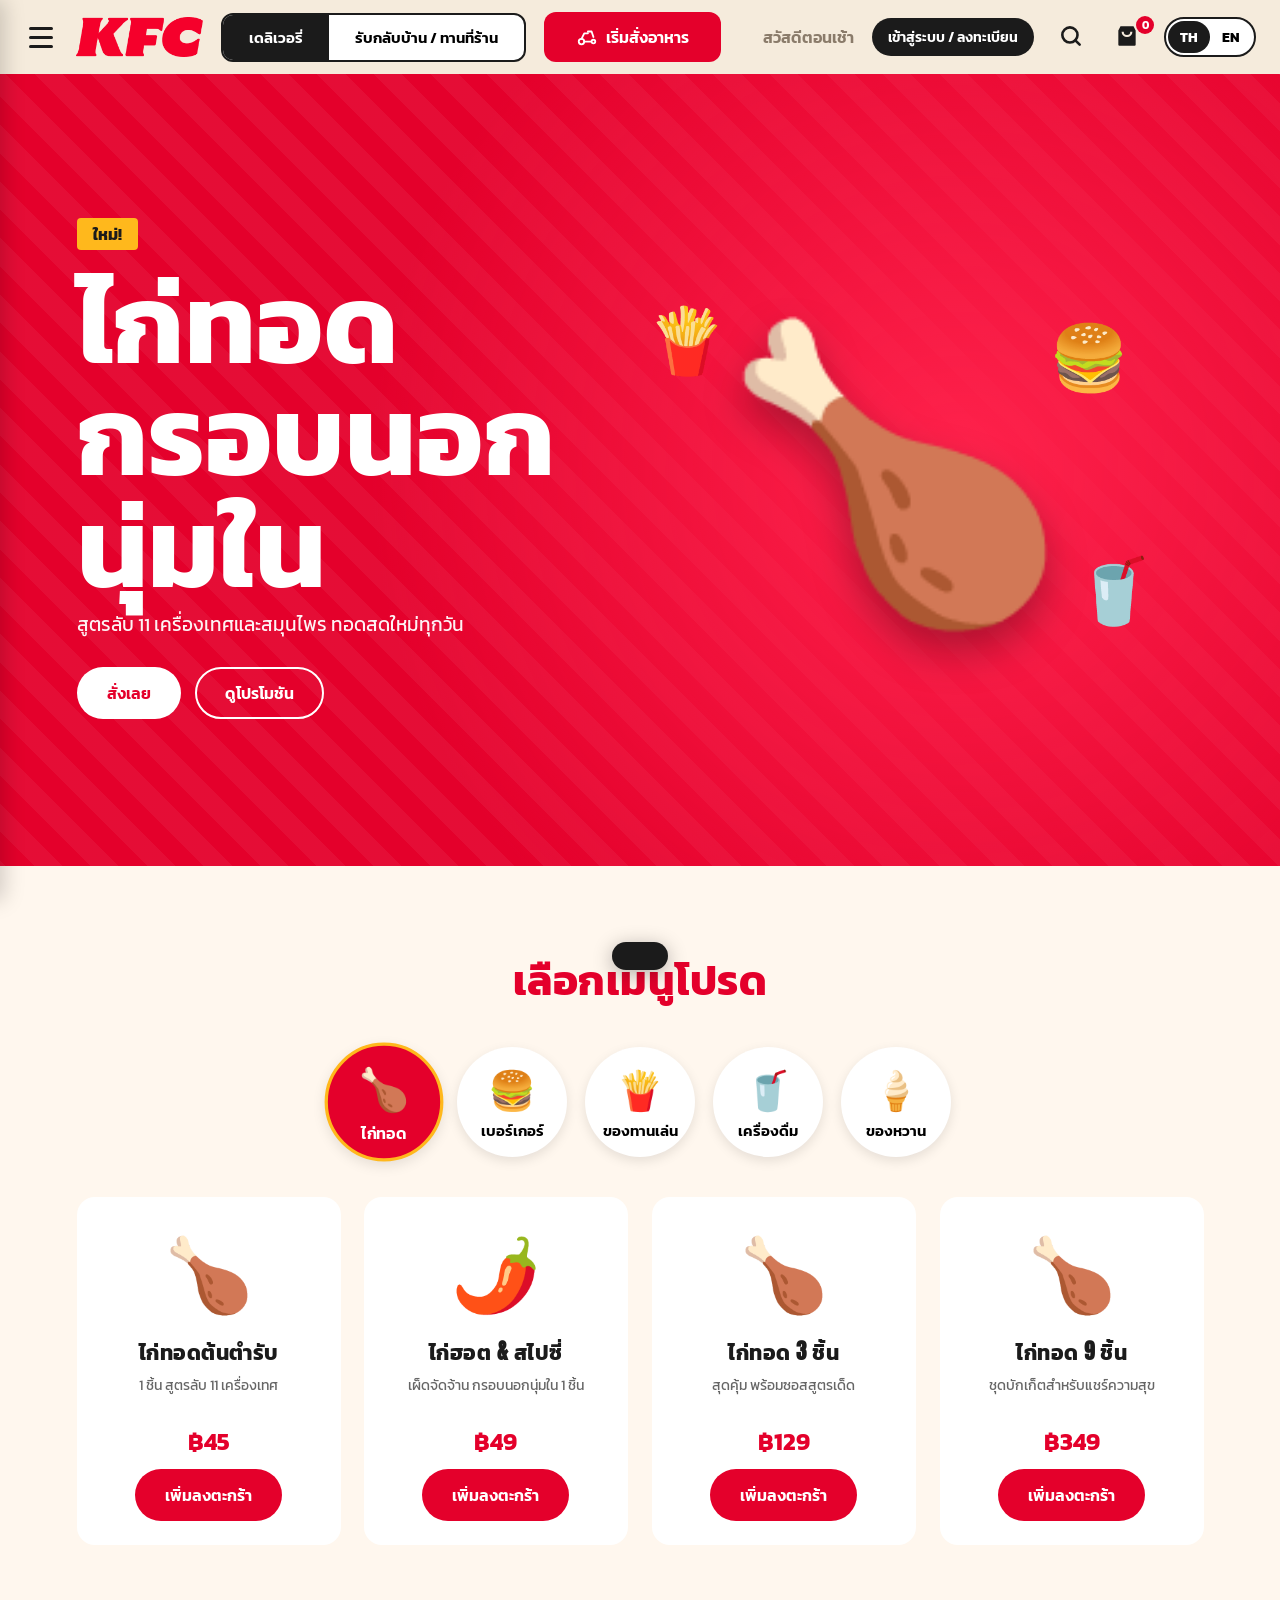
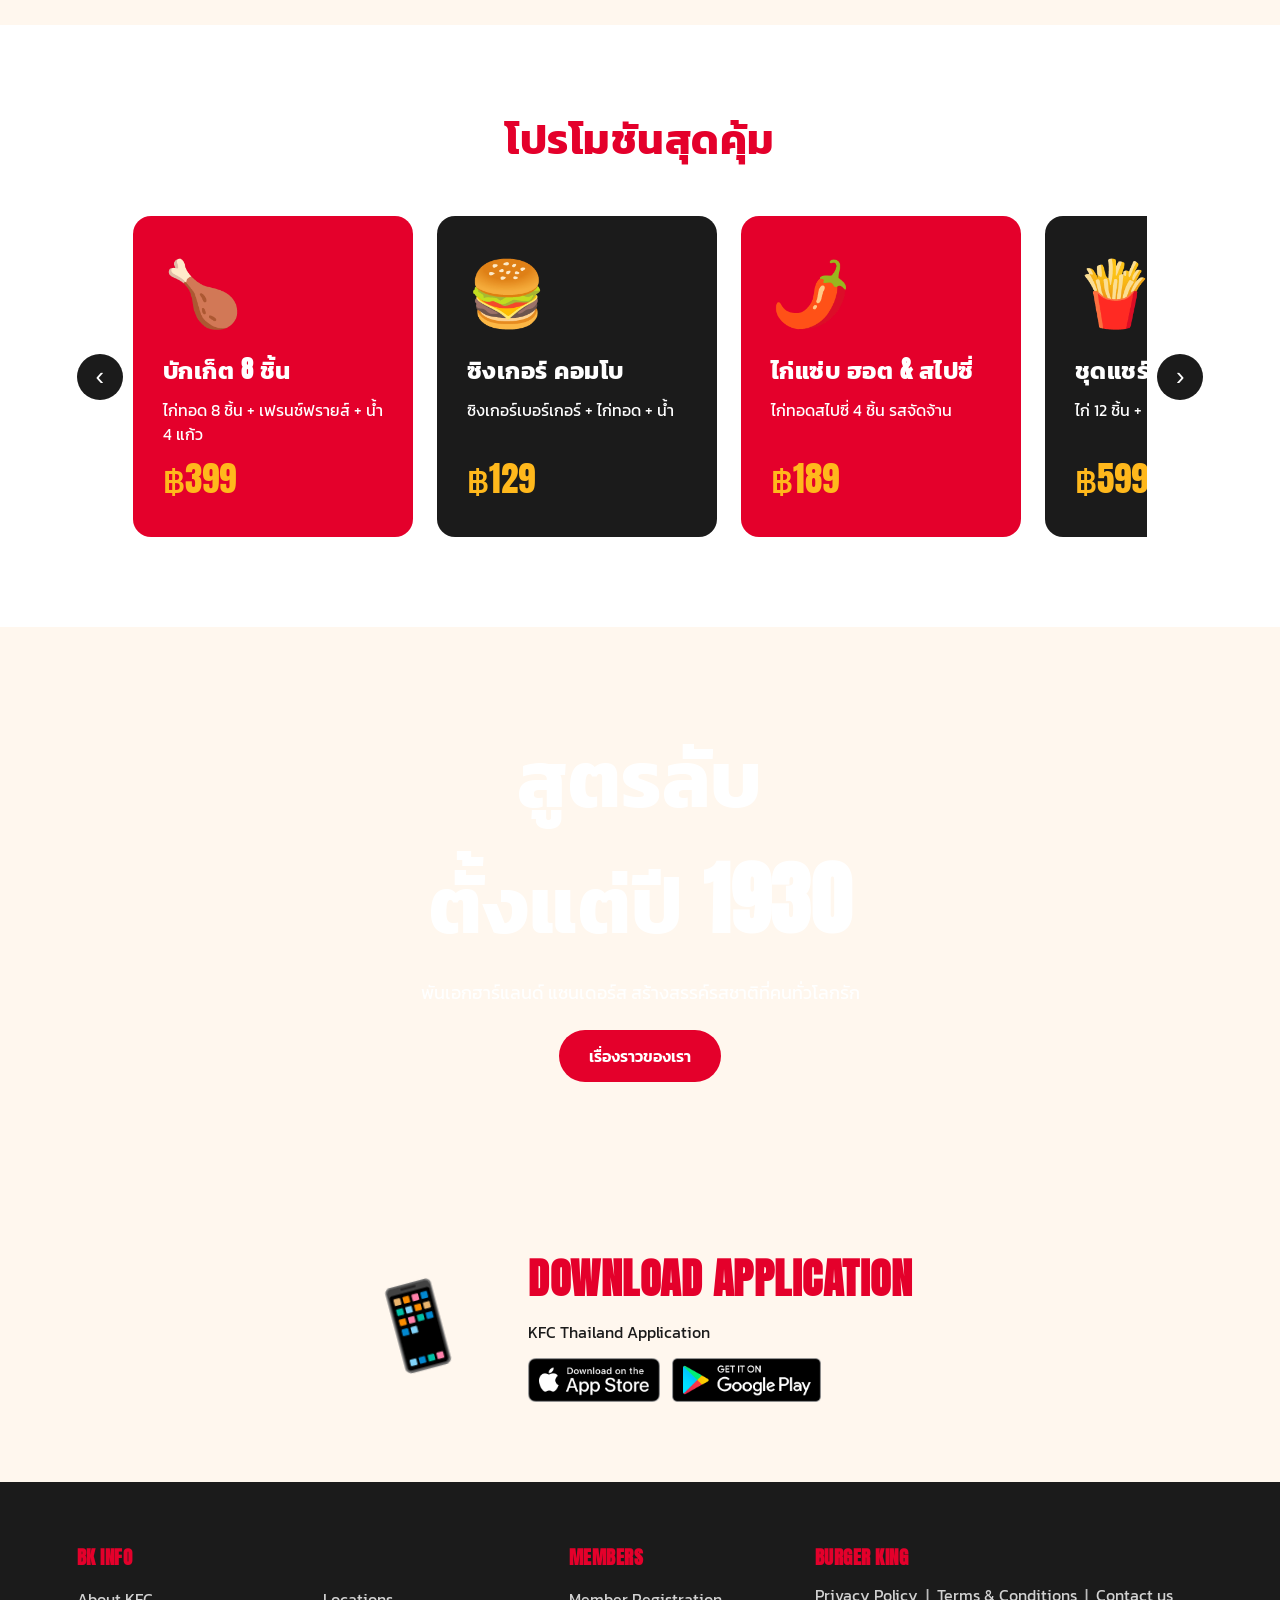
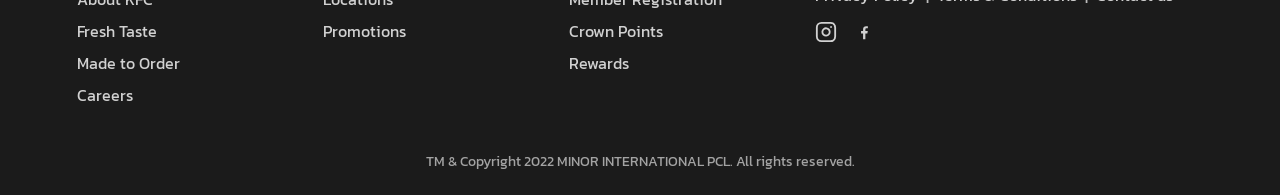
==== Homepage/index.html @ 67952323 "Update bar and Footer 1 / 2" ====
<!DOCTYPE html>
<html lang="th">
<head>
<meta charset="UTF-8">
<meta name="viewport" content="width=device-width, initial-scale=1">
<title>KFC ไทย | ไก่ทอดสูตรต้นตำรับ</title>
<link rel="preconnect" href="https://fonts.googleapis.com">
<link href="https://fonts.googleapis.com/css2?family=Anton&family=Kanit:wght@300;400;600;700&display=swap" rel="stylesheet">
<link rel="stylesheet" href="css/style.css">
</head>
<body>
<header class="header" id="header">
  <div class="header__left">
    <button class="burger" id="burger" aria-label="เมนู"><span></span><span></span><span></span></button>
    <a href="#" class="logo" id="logoTrigger" aria-label="KFC"><img src="images/kfclogo.png" alt="KFC"></a>
    <div class="seg" id="seg">
      <button class="seg__btn active" data-i18n="delivery" data-mode="delivery">เดลิเวอรี่</button>
      <button class="seg__btn" data-i18n="pickup" data-mode="pickup">รับกลับบ้าน / ทานที่ร้าน</button>
    </div>
    <a href="#menu" class="btn btn--order"><svg viewBox="0 0 24 24" width="22" height="22" fill="none" stroke="currentColor" stroke-width="2" stroke-linecap="round" stroke-linejoin="round"><circle cx="6" cy="17" r="3"/><circle cx="19" cy="17" r="2"/><path d="M9 17h7M13 6h4l2 6M6 14l3-6h4"/></svg><span data-i18n="order">เริ่มสั่งอาหาร</span></a>
  </div>
  <div class="header__right">
    <span class="greet" id="greet">สวัสดีตอนบ่าย</span>
    <button class="pill" id="loginBtn" data-i18n="login">เข้าสู่ระบบ / ลงทะเบียน</button>
    <button class="icon" aria-label="ค้นหา" id="searchBtn"><svg viewBox="0 0 24 24" width="26" height="26" fill="none" stroke="currentColor" stroke-width="2.4" stroke-linecap="round"><circle cx="11" cy="11" r="7"/><path d="M20 20l-4-4"/></svg></button>
    <button class="icon bag" id="cartBtn" aria-label="ตะกร้า"><svg viewBox="0 0 24 24" width="26" height="26" fill="currentColor"><path d="M6 3h12l2 4v13a1 1 0 0 1-1 1H5a1 1 0 0 1-1-1V7l2-4zm1 5a5 5 0 0 0 10 0H15a3 3 0 0 1-6 0H7z"/></svg><em id="cartCount">0</em></button>
    <div class="lang" id="lang"><button class="on" data-lang="th">TH</button><button data-lang="en">EN</button></div>
  </div>
  <div class="searchbar" id="searchbar">
    <label class="searchbox"><svg viewBox="0 0 24 24" width="22" height="22" fill="none" stroke="currentColor" stroke-width="2.6" stroke-linecap="round"><circle cx="11" cy="11" r="7"/><path d="M20 20l-4-4"/></svg><input id="searchInput" type="text" placeholder="ค้นหาเมนู" data-ph="search"></label>
    <button class="cancel" id="searchCancel" data-i18n="cancel">ยกเลิก</button>
  </div>
  <nav class="nav" id="nav"><a href="#menu" data-i18n="nav_menu">เมนู</a><a href="#deals" data-i18n="nav_deals">โปรโมชัน</a><a href="#app" data-i18n="nav_app">แอป KFC</a></nav>
</header>

<!-- แถบเลื่อนด้านซ้ายเมื่อกดปุ่มเมนู 3 ขีด -->
<div class="drawer-backdrop" id="drawerBackdrop"></div>
<aside class="logo-drawer" id="logoDrawer" aria-hidden="true">
  <div class="logo-drawer__header">
    <button class="logo-drawer__close" id="drawerClose" aria-label="ปิดเมนู">✕</button>
  </div>


  <ul class="logo-drawer__list">
    <li><a href="#deals" class="is-bold" data-i18n="drawer_promo">โปรโมชัน</a></li>
    <li><a href="#menu" data-i18n="drawer_bestseller">สินค้าขายดี</a></li>
    <li><a href="#menu" data-i18n="drawer_group">ชุดคอมโบ</a></li>
    <li><a href="#menu" data-i18n="drawer_box">เดอะบ็อกซ์</a></li>
    <li><a href="#menu" data-i18n="drawer_setone">ชุดอิ่มคนเดียว</a></li>
    <li><a href="#menu" data-i18n="drawer_cbr">ไก่ทอด / เบอร์เกอร์ / ข้าว</a></li>
    <li><a href="#menu" data-i18n="drawer_snacks">ของทานเล่น</a></li>
    <li><a href="#menu" data-i18n="drawer_sweets">ของหวาน</a></li>
    <li><a href="#menu" data-i18n="drawer_drinks">เครื่องดื่ม</a></li>
  </ul>
</aside>

<section class="hero">
  <div class="hero__bg" data-parallax="0.3"></div>
  <div class="hero__text reveal">
    <span class="tag" data-i18n="hero_tag">ใหม่!</span>
    <h1 data-i18n="hero_title">ไก่ทอด<br>กรอบนอก<br>นุ่มใน</h1>
    <p data-i18n="hero_desc">สูตรลับ 11 เครื่องเทศและสมุนไพร ทอดสดใหม่ทุกวัน</p>
    <a href="#menu" class="btn btn--primary" data-i18n="hero_order">สั่งเลย</a>
    <a href="#deals" class="btn btn--outline" data-i18n="hero_deals">ดูโปรโมชัน</a>
  </div>
  <div class="hero__art" data-parallax="-0.15"><span class="bucket">🍗</span><span class="float f1">🍟</span><span class="float f2">🥤</span><span class="float f3">🍔</span></div>
</section>

<section class="categories" id="menu">
  <h2 class="title reveal" data-i18n="menu_title">เลือกเมนูโปรด</h2>
  <div class="cat-list">
    <button class="cat active" data-cat="chicken"><i>🍗</i>ไก่ทอด</button>
    <button class="cat" data-cat="burger"><i>🍔</i>เบอร์เกอร์</button>
    <button class="cat" data-cat="snack"><i>🍟</i>ของทานเล่น</button>
    <button class="cat" data-cat="drink"><i>🥤</i>เครื่องดื่ม</button>
    <button class="cat" data-cat="dessert"><i>🍦</i>ของหวาน</button>
  </div>
  <div class="products" id="products"></div>
</section>

<section class="deals" id="deals">
  <h2 class="title reveal" data-i18n="deals_title">โปรโมชันสุดคุ้ม</h2>
  <div class="carousel">
    <button class="arrow" id="prev">‹</button>
    <div class="track" id="track">
      <article class="deal"><i>🍗</i><h3>บักเก็ต 8 ชิ้น</h3><p>ไก่ทอด 8 ชิ้น + เฟรนช์ฟรายส์ + น้ำ 4 แก้ว</p><b>฿399</b></article>
      <article class="deal deal--dark"><i>🍔</i><h3>ซิงเกอร์ คอมโบ</h3><p>ซิงเกอร์เบอร์เกอร์ + ไก่ทอด + น้ำ</p><b>฿129</b></article>
      <article class="deal"><i>🌶️</i><h3>ไก่แซ่บ ฮอต &amp; สไปซี่</h3><p>ไก่ทอดสไปซี่ 4 ชิ้น รสจัดจ้าน</p><b>฿189</b></article>
      <article class="deal deal--dark"><i>🍟</i><h3>ชุดแชร์ปาร์ตี้</h3><p>ไก่ 12 ชิ้น + นักเก็ต + ฟรายส์ใหญ่</p><b>฿599</b></article>
    </div>
    <button class="arrow" id="next">›</button>
  </div>
</section>

<section class="parallax-band" data-parallax-bg>
  <div class="reveal"><h2>สูตรลับ<br>ตั้งแต่ปี 1930</h2><p>พันเอกฮาร์แลนด์ แซนเดอร์ส สร้างสรรค์รสชาติที่คนทั่วโลกรัก</p><a href="#menu" class="btn btn--primary">เรื่องราวของเรา</a></div>
</section>

<section class="app" id="app">
  <div class="app__mockup reveal">
    <div class="phone-tilt">📱</div>
  </div>
  <div class="app__text reveal">
    <h2>Download Application</h2>
    <p>KFC Thailand Application</p>
    <div class="app__buttons">
      <a href="#" class="store-badge" aria-label="Download on the App Store">
        <img src="images/AppStore.png" alt="App Store">
      </a>
      <a href="#" class="store-badge" aria-label="Get it on Google Play">
        <img src="images/GooglePlay.png" alt="Google Play">
      </a>
    </div>
  </div>
</section>

<footer class="footer">
  <div class="cols">
    <div>
      <h4>BK INFO</h4>
      <a href="#">About KFC</a>
      <a href="#">Fresh Taste</a>
      <a href="#">Made to Order</a>
      <a href="#">Careers</a>
    </div>
    <div>
      <h4 style="visibility: hidden; margin-bottom: 12px;">Hidden</h4>
      <a href="#">Locations</a>
      <a href="#">Promotions</a>
    </div>
    <div>
      <h4>Members</h4>
      <a href="#" id="footerMemberReg">Member Registration</a>
      <a href="#">Crown Points</a>
      <a href="#">Rewards</a>
    </div>
    <div>
      <h4>BURGER KING</h4>
      <div class="footer-bottom-links">
        <a href="#">Privacy Policy</a> <span class="divider">|</span> 
        <a href="#">Terms &amp; Conditions</a> <span class="divider">|</span> 
        <a href="#">Contact us</a>
      </div>
      <div class="social-icons">
        <a href="#" aria-label="Instagram"><svg viewBox="0 0 24 24" width="22" height="22" fill="none" stroke="currentColor" stroke-width="2" stroke-linecap="round" stroke-linejoin="round"><rect x="2" y="2" width="20" height="20" rx="5" ry="5"></rect><path d="M16 11.37A4 4 0 1 1 12.63 8 4.04 4.04 0 0 1 16 11.37z"></path><line x1="17.5" y1="6.5" x2="17.51" y2="6.5"></line></svg></a>
        <a href="#" aria-label="Facebook"><svg viewBox="0 0 24 24" width="22" height="22" fill="currentColor"><path d="M13.5 20v-6.5h2.2l.4-2.6h-2.6V9.3c0-.8.3-1.3 1.4-1.3h1.3V5.7c-.2 0-1-.1-1.9-.1-2 0-3.3 1.2-3.3 3.4v1.9H8.8v2.6H11V20z"/></svg></a>
      </div>
    </div>
  </div>
  <p class="copy">TM &amp; Copyright 2022 MINOR INTERNATIONAL PCL. All rights reserved.</p>
</footer>

<section class="login" id="login" aria-hidden="true">
  <div class="login__top">
    <a href="#" class="login__logo"><img src="images/kfclogo.png" alt="KFC"></a>
    <div class="lang lang--login" id="lang2">
      <button class="on" data-lang="th">TH</button>
      <button data-lang="en">EN</button>
    </div>
  </div>
  <button class="login__back" id="loginBack" aria-label="กลับ"><svg viewBox="0 0 24 24" width="30" height="30" fill="none" stroke="currentColor" stroke-width="3" stroke-linecap="round" stroke-linejoin="round"><path d="M15 5l-7 7 7 7"/></svg></button>
  <form class="login__box" id="loginForm" onsubmit="return false">
    <h2 data-i18n="welcome">ยินดีต้อนรับสู่ KFC</h2>
    <input type="tel" id="phone" placeholder="เบอร์โทรศัพท์" data-ph="phone" autocomplete="tel">
    <button class="btn btn--wide btn--primary" id="signin" data-i18n="signin">ลงชื่อเข้าใช้</button>
    <p class="or" data-i18n="or">หรือ</p>
    <button class="btn btn--wide btn--social" id="btnFacebook" type="button"><svg width="24" height="24" viewBox="0 0 24 24"><circle cx="12" cy="12" r="11" fill="#1877f2"/><path d="M13.5 20v-6.5h2.2l.4-2.6h-2.6V9.3c0-.8.3-1.3 1.4-1.3h1.3V5.7c-.2 0-1-.1-1.9-.1-2 0-3.3 1.2-3.3 3.4v1.9H8.8v2.6H11V20z" fill="#fff"/></svg>Sign in with Facebook</button>
    <button class="btn btn--wide btn--social" id="btnGoogle" type="button"><svg width="22" height="22" viewBox="0 0 48 48"><path fill="#EA4335" d="M24 9.5c3.5 0 6.6 1.2 9 3.5l6.7-6.7C35.6 2.4 30.2 0 24 0 14.6 0 6.5 5.4 2.6 13.2l7.8 6.1C12.3 13.6 17.7 9.5 24 9.5z"/><path fill="#4285F4" d="M46.5 24.5c0-1.6-.1-3.1-.4-4.5H24v9h12.7c-.6 3-2.3 5.5-4.8 7.2l7.6 5.9c4.5-4.1 7-10.2 7-17.6z"/><path fill="#FBBC05" d="M10.4 28.7A14.5 14.5 0 0 1 9.5 24c0-1.6.3-3.2.9-4.7l-7.8-6.1A24 24 0 0 0 0 24c0 3.9.9 7.5 2.6 10.8z"/><path fill="#34A853" d="M24 48c6.5 0 11.9-2.1 15.9-5.8l-7.6-5.9c-2.1 1.4-4.9 2.3-8.3 2.3-6.3 0-11.7-4.1-13.6-9.8l-7.8 6.1C6.5 42.6 14.6 48 24 48z"/></svg>Sign in with Google</button>
    <p class="noacc" data-i18n="noacc">ไม่มีบัญชีผู้ใช้</p>
    <button class="btn btn--wide btn--outline-red" id="registerBtn" type="button" data-i18n="register">สมัครบัญชีผู้ใช้</button>
    <p class="guest"><span data-i18n="guest1">เริ่มใช้งานแบบ</span> <a href="#" id="guest" data-i18n="guest2">ผู้ใช้ชั่วคราว</a></p>
    <a href="#" class="forgot" id="forgotLink" data-i18n="forgot">ลืมรหัสผ่าน?</a>
    <p class="msg" id="loginMsg"></p>
  </form>
</section>

<div class="toast" id="toast"></div>

<script src="js/script.js"></script>
</body>
</html>
---- Homepage/css/style.css ----
* {
  box-sizing: border-box;
  margin: 0;
}

html {
  scroll-behavior: smooth;
}

body {
  font-family: "Kanit", sans-serif;
  color: #1b1b1b;
  background: #fff7ee;
  overflow-x: hidden;
}

a {
  color: inherit;
  text-decoration: none;
}

section {
  padding: 80px 6%;
}

h1, h2, h3, h4, .logo {
  font-family: "Anton", "Kanit", sans-serif;
  text-transform: uppercase;
  letter-spacing: 0.5px;
}

.title {
  font-size: 2.6rem;
  text-align: center;
  margin-bottom: 36px;
  color: #e4002b;
}

.btn {
  font: 600 1rem "Kanit", sans-serif;
  padding: 12px 28px;
  border-radius: 50px;
  border: 2px solid transparent;
  cursor: pointer;
  display: inline-block;
  transition: all 0.25s;
}
.btn--primary {
  background: #e4002b;
  color: #fff;
}
.btn--primary:hover {
  background: rgb(69.4117647059%, 0%, 13.0908152735%);
  transform: scale(1.06);
}
.btn--outline {
  border-color: #fff;
  color: #fff;
  background: none;
  margin-left: 10px;
}
.btn--outline:hover {
  background: #fff;
  color: #e4002b;
}
.btn--ghost {
  background: none;
  border-color: #1b1b1b;
}
.btn--ghost:hover {
  background: #1b1b1b;
  color: #fff;
}
.btn--dark {
  background: #1b1b1b;
  color: #fff;
}
.btn--dark:hover {
  background: #444;
}
.btn--cart {
  background: #e4002b;
  color: #fff;
  padding: 10px 18px;
}

.header {
  position: sticky;
  top: 0;
  z-index: 50;
  display: flex;
  flex-direction: row;
  justify-content: space-between;
  align-items: center;
  gap: 16px;
  padding: 12px 24px;
  background: #f5ebdc;
  transition: box-shadow 0.3s, padding 0.3s;
}
.header.scrolled {
  box-shadow: 0 4px 18px rgba(0, 0, 0, 0.15);
  padding: 7px 24px;
}
.header__left, .header__right {
  display: flex;
  flex-direction: row;
  justify-content: center;
  align-items: center;
  gap: 18px;
}
.header .burger {
  width: 34px;
  height: 34px;
  background: none;
  border: 0;
  cursor: pointer;
  display: flex;
  flex-direction: column;
  justify-content: center;
  align-items: center;
  gap: 6px;
}
.header .burger span {
  width: 24px;
  height: 3px;
  background: #1b1b1b;
  border-radius: 3px;
  transition: transform 0.3s, opacity 0.3s;
}
.header .burger.open span:nth-child(1) {
  transform: translateY(9px) rotate(45deg);
}
.header .burger.open span:nth-child(2) {
  opacity: 0;
}
.header .burger.open span:nth-child(3) {
  transform: translateY(-9px) rotate(-45deg);
}
.header .logo {
  display: flex;
  flex-direction: row;
  justify-content: center;
  align-items: center;
  transition: transform 0.3s;
  cursor: default; /* กำหนดให้โลโก้ไม่มีเคอร์เซอร์คลิก */
}
.header .logo img {
  height: 40px;
  display: block;
}
.header .seg {
  display: flex;
  border: 2px solid #1b1b1b;
  border-radius: 12px;
  overflow: hidden;
  background: #fff;
}
.header .seg__btn {
  font: 600 0.95rem "Kanit", sans-serif;
  padding: 11px 26px;
  border: 0;
  background: none;
  cursor: pointer;
  transition: background 0.3s, color 0.3s;
}
.header .seg__btn.active {
  background: #1b1b1b;
  color: #fff;
}
.header .seg__btn:not(.active):hover {
  background: #eee;
}
.header .btn--order {
  background: #e4002b;
  color: #fff;
  border-radius: 12px;
  padding: 11px 30px;
  display: flex;
  flex-direction: row;
  justify-content: center;
  align-items: center;
  gap: 8px;
}
.header .btn--order:hover {
  background: rgb(73.4117647059%, 0%, 13.8452012384%);
  transform: scale(1.05);
}
.header .greet {
  color: #8a7b6a;
  font-weight: 600;
}
.header .pill {
  background: #1b1b1b;
  color: #fff;
  border: 0;
  border-radius: 50px;
  padding: 8px 16px;
  font: 600 0.9rem "Kanit", sans-serif;
  cursor: pointer;
  transition: background 0.25s;
}
.header .pill:hover {
  background: #e4002b;
}
.header .icon {
  background: none;
  border: 0;
  cursor: pointer;
  color: #1b1b1b;
  position: relative;
  transition: transform 0.25s, color 0.25s;
}
.header .icon:hover {
  transform: scale(1.18);
  color: #e4002b;
}
.header .bag em {
  position: absolute;
  top: -6px;
  right: -8px;
  background: #e4002b;
  color: #fff;
  font: 700 0.7rem "Kanit", sans-serif;
  min-width: 18px;
  height: 18px;
  border-radius: 9px;
  display: flex;
  flex-direction: row;
  justify-content: center;
  align-items: center;
  font-style: normal;
}
.header .lang {
  display: flex;
  border: 2px solid #1b1b1b;
  border-radius: 50px;
  padding: 2px;
  background: #fff;
}
.header .lang button {
  border: 0;
  background: none;
  font: 700 0.85rem "Kanit", sans-serif;
  padding: 6px 12px;
  border-radius: 50px;
  cursor: pointer;
  transition: all 0.3s;
}
.header .lang button.on {
  background: #1b1b1b;
  color: #fff;
}

/* ซ่อน nav เมนูแบบเดิม */
.header .nav {
  display: none !important;
}

/* ช่องค้นหาชิดขวา และซ่อนข้อความด้านหลังเมื่อเปิดใช้งาน */
.header .searchbar {
  position: absolute;
  inset: auto 0 0 auto;
  top: 0;
  bottom: 0;
  width: auto;
  background: #f5ebdc;
  display: flex;
  flex-direction: row;
  justify-content: flex-end;
  align-items: center;
  gap: 16px;
  padding: 0 24px;
  opacity: 0;
  pointer-events: none;
  transform: translateY(-100%);
  transition: transform 0.35s ease, opacity 0.35s;
  z-index: 60;
}
.header .searchbar.open {
  opacity: 1;
  pointer-events: auto;
  transform: none;
}
.header:has(.searchbar.open) .header__right {
  opacity: 0 !important;
  visibility: hidden !important;
  pointer-events: none !important;
}
.header .searchbox {
  width: 320px;
  max-width: 45vw;
  display: flex;
  flex-direction: row;
  justify-content: flex-start;
  align-items: center;
  gap: 10px;
  background: #fff;
  border: 1px solid #d8c9b8;
  border-radius: 12px;
  padding: 8px 14px;
  color: #9a7b6a;
}
.header .searchbox input {
  flex: 1;
  border: 0;
  outline: 0;
  font: 1rem "Kanit", sans-serif;
  color: #1b1b1b;
  background: none;
}
.header .searchbox:focus-within {
  border-color: #e4002b;
  box-shadow: 0 0 0 3px rgba(228, 0, 43, 0.15);
}
.header .cancel {
  background: none;
  border: 0;
  color: #e4002b;
  font: 700 1rem "Kanit", sans-serif;
  cursor: pointer;
}
.header .cancel:hover {
  text-decoration: underline;
}

@media (max-width: 860px) {
  .header {
    padding: 10px 14px;
  }
  .header__left, .header__right {
    gap: 10px;
  }
  .header .greet, .header .pill, .header .seg, .header .lang {
    display: none;
  }
  .header .btn--order {
    padding: 10px 16px;
  }
  .header .btn--order span {
    display: none;
  }
}

/* แถบเลื่อนด้านซ้าย (Drawer เมนู 3 ขีด) */
.drawer-backdrop {
  position: fixed;
  inset: 0;
  background: rgba(0, 0, 0, 0.55);
  z-index: 199;
  opacity: 0;
  visibility: hidden;
  transition: opacity 0.3s ease, visibility 0.3s ease;
}
.drawer-backdrop.open {
  opacity: 1;
  visibility: visible;
}

.logo-drawer {
  position: fixed;
  top: 0;
  left: 0;
  bottom: 0;
  width: 280px;
  max-width: 82vw;
  background: #f5ebdc;
  z-index: 200;
  padding: 20px 28px;
  box-shadow: 4px 0 20px rgba(0, 0, 0, 0.18);
  transform: translateX(-100%);
  transition: transform 0.35s cubic-bezier(0.4, 0, 0.2, 1);
  overflow-y: auto;
  display: flex;
  flex-direction: column;
}
.logo-drawer.open {
  transform: translateX(0);
}

.logo-drawer__header {
  display: flex;
  align-items: center;
  justify-content: space-between;
  margin-bottom: 20px;
}

.logo-drawer__close {
  background: none;
  border: none;
  font-size: 24px;
  line-height: 1;
  color: #1b1b1b;
  cursor: pointer;
  padding: 4px;
}
.logo-drawer__close:hover {
  color: #e4002b;
}

.logo-drawer__auth {
  margin-bottom: 14px;
}
.logo-drawer__auth .pill {
  width: 100%;
  text-align: center;
  justify-content: center;
  font-size: 0.95rem;
  padding: 10px 16px;
}

.logo-drawer__seg {
  margin-bottom: 20px;
}
.logo-drawer__seg .seg {
  display: flex;
  width: 100%;
  border: 2px solid #1b1b1b;
  border-radius: 12px;
  overflow: hidden;
  background: #fff;
}
.logo-drawer__seg .seg__btn {
  flex: 1;
  font: 600 0.85rem "Kanit", sans-serif;
  padding: 9px 8px;
  border: 0;
  background: none;
  cursor: pointer;
  text-align: center;
  transition: background 0.25s, color 0.25s;
}
.logo-drawer__seg .seg__btn.active {
  background: #1b1b1b;
  color: #fff;
}

.lang--drawer {
  display: inline-flex;
  align-items: center;
  border: 1.5px solid #1b1b1b;
  border-radius: 999px;
  padding: 2px;
  background: #fff;
}
.lang--drawer button {
  border: 0;
  background: transparent;
  color: #1b1b1b;
  font: 700 0.75rem "Kanit", sans-serif;
  padding: 3px 10px;
  border-radius: 999px;
  cursor: pointer;
  transition: all 0.2s;
}
.lang--drawer button.on {
  background: #1b1b1b;
  color: #fff;
}

.pill.logged-in {
  background: #e4002b;
  color: #fff;
}
.pill.logged-in:hover {
  background: #b50022;
}

.logo-drawer__list {
  list-style: none;
  padding: 0;
  margin: 0;
  display: flex;
  flex-direction: column;
  gap: 20px;
}

.logo-drawer__list a {
  display: block;
  font-family: "Kanit", sans-serif;
  font-size: 1.05rem;
  color: #1b1b1b;
  text-decoration: none;
  transition: color 0.2s, padding-left 0.2s;
}
.logo-drawer__list a.is-bold {
  font-weight: 700;
}
.logo-drawer__list a:hover {
  color: #e4002b;
  padding-left: 6px;
}

.hero {
  position: relative;
  min-height: 88vh;
  background: #e4002b;
  color: #fff;
  display: flex;
  flex-direction: row;
  justify-content: space-between;
  align-items: center;
  overflow: hidden;
  gap: 30px;
}
.hero__bg {
  position: absolute;
  inset: -10% 0;
  background: radial-gradient(circle at 75% 50%, rgb(100%, 13.4117647059%, 29.742002064%) 0, transparent 55%), repeating-linear-gradient(45deg, rgba(255, 255, 255, 0.05) 0 20px, transparent 20px 40px);
}
.hero__text {
  position: relative;
  z-index: 2;
  max-width: 520px;
}
.hero__text h1 {
  font-size: clamp(3.4rem, 9vw, 7rem);
  line-height: 1;
  margin: 14px 0;
}
.hero__text p {
  font-size: 1.2rem;
  margin-bottom: 28px;
  opacity: 0.95;
}
.hero__text .btn--primary {
  background: #fff;
  color: #e4002b;
}
.hero__text .btn--primary:hover {
  background: #ffb81c;
  color: #1b1b1b;
}
.hero__art {
  position: relative;
  z-index: 2;
  flex: 1;
  display: flex;
  flex-direction: row;
  justify-content: center;
  align-items: center;
  min-height: 340px;
}
.hero .tag {
  background: #ffb81c;
  color: #1b1b1b;
  padding: 4px 16px;
  border-radius: 4px;
  font-weight: 700;
}
@media (max-width: 860px) {
  .hero {
    flex-direction: column;
    text-align: center;
    padding-top: 50px;
  }
}

.bucket {
  font-size: clamp(10rem, 22vw, 18rem);
  animation: bounce 3s ease-in-out infinite;
  filter: drop-shadow(0 20px 20px rgba(0, 0, 0, 0.3));
}

.float {
  position: absolute;
  font-size: 4rem;
  animation: floaty 4s ease-in-out infinite;
}
.float.f1 {
  top: 8%;
  left: 10%;
}
.float.f2 {
  bottom: 10%;
  right: 8%;
  animation-delay: -1s;
}
.float.f3 {
  top: 12%;
  right: 12%;
  animation-delay: -2s;
}

@keyframes bounce {
  50% {
    transform: translateY(-22px) rotate(4deg);
  }
}
@keyframes floaty {
  50% {
    transform: translateY(-18px) rotate(-10deg);
  }
}
.cat-list {
  display: flex;
  flex-direction: row;
  justify-content: center;
  align-items: center;
  flex-wrap: wrap;
  gap: 18px;
  margin-bottom: 40px;
}

.cat {
  display: flex;
  flex-direction: column;
  justify-content: center;
  align-items: center;
  width: 110px;
  height: 110px;
  border-radius: 50%;
  border: 3px solid transparent;
  background: #fff;
  font: 600 0.95rem "Kanit", sans-serif;
  cursor: pointer;
  box-shadow: 0 4px 12px rgba(0, 0, 0, 0.1);
  transition: all 0.3s;
}
.cat i {
  font-size: 2.4rem;
  font-style: normal;
  transition: transform 0.3s;
}
.cat:hover i {
  transform: scale(1.25) rotate(-8deg);
}
.cat.active {
  background: #e4002b;
  color: #fff;
  border-color: #ffb81c;
  transform: scale(1.08);
}

.products {
  display: grid;
  grid-template-columns: repeat(auto-fit, minmax(220px, 1fr));
  gap: 24px;
}

.card {
  background: #fff;
  border-radius: 18px;
  padding: 24px;
  text-align: center;
  transition: transform 0.3s ease, box-shadow 0.3s ease;
}
.card:hover {
  transform: translateY(-8px);
  box-shadow: 0 16px 30px rgba(0, 0, 0, 0.18);
}
.card {
  animation: pop 0.5s both;
}
.card i {
  display: block;
  font-size: 4.5rem;
  font-style: normal;
  margin-bottom: 8px;
}
.card h3 {
  font-size: 1.3rem;
  margin-bottom: 6px;
}
.card p {
  font-size: 0.9rem;
  color: #666;
  min-height: 40px;
}
.card b {
  display: block;
  color: #e4002b;
  font-size: 1.5rem;
  margin: 10px 0;
}

@keyframes pop {
  from {
    opacity: 0;
    transform: scale(0.85) translateY(20px);
  }
}
.deals {
  background: #fff;
}

.carousel {
  display: flex;
  flex-direction: row;
  justify-content: center;
  align-items: center;
  gap: 10px;
}

.track {
  display: flex;
  gap: 24px;
  overflow-x: auto;
  scroll-snap-type: x mandatory;
  scroll-behavior: smooth;
  padding: 10px;
  scrollbar-width: none;
}
.track::-webkit-scrollbar {
  display: none;
}

.deal {
  flex: 0 0 280px;
  scroll-snap-align: start;
  background: #e4002b;
  color: #fff;
  border-radius: 18px;
  padding: 30px;
  transition: transform 0.3s ease, box-shadow 0.3s ease;
}
.deal:hover {
  transform: translateY(-8px);
  box-shadow: 0 16px 30px rgba(0, 0, 0, 0.18);
}
.deal i {
  font-size: 4rem;
  font-style: normal;
}
.deal h3 {
  font-size: 1.5rem;
  margin: 10px 0;
}
.deal p {
  min-height: 54px;
}
.deal b {
  font: 2.2rem "Anton", "Kanit", sans-serif;
  color: #ffb81c;
}
.deal--dark {
  background: #1b1b1b;
}

.arrow {
  width: 46px;
  height: 46px;
  flex: none;
  border-radius: 50%;
  border: 0;
  background: #1b1b1b;
  color: #fff;
  font-size: 1.6rem;
  cursor: pointer;
  transition: background 0.2s;
}
.arrow:hover {
  background: #e4002b;
}

.parallax-band {
  min-height: 60vh;
  display: flex;
  flex-direction: row;
  justify-content: center;
  align-items: center;
  text-align: center;
  color: #fff;
  background: linear-gradient(rgba(0, 0, 0, 0.6), rgba(228, 0, 43, 0.7)), repeating-linear-gradient(135deg, #3a0008 0 30px, #4d000c 30px 60px);
  background-attachment: fixed;
  background-size: cover;
}
.parallax-band h2 {
  font-size: clamp(2.5rem, 7vw, 5rem);
  margin-bottom: 14px;
}
.parallax-band p {
  margin-bottom: 24px;
  font-size: 1.15rem;
}

.app {
  display: flex;
  flex-direction: row;
  justify-content: center;
  align-items: center;
  gap: 60px;
  flex-wrap: wrap;
}
.app__phone {
  width: 220px;
  height: 400px;
  background: #1b1b1b;
  border-radius: 36px;
  border: 8px solid #e4002b;
  display: flex;
  flex-direction: column;
  justify-content: center;
  align-items: center;
  font-size: 5rem;
  color: #fff;
  animation: floaty 5s infinite;
}
.app__phone span {
  font: 2.4rem "Anton", "Kanit", sans-serif;
  color: #e4002b;
}
.app__text {
  max-width: 440px;
}
.app__text h2 {
  font-size: 2.6rem;
  color: #e4002b;
  margin-bottom: 10px;
}
.app__text p {
  margin-bottom: 14px;
}
.app__text ul {
  list-style: none;
  margin-bottom: 24px;
  padding: 0;
}
.app__text ul li {
  padding: 4px 0;
  font-weight: 600;
}

.stores {
  background: #ffb81c;
  text-align: center;
}
.stores h2 {
  font-size: 2.4rem;
}
.stores p {
  margin-bottom: 20px;
}
.stores .finder {
  display: flex;
  flex-direction: row;
  justify-content: center;
  align-items: center;
  gap: 10px;
  flex-wrap: wrap;
}
.stores .finder input {
  padding: 13px 24px;
  border-radius: 50px;
  border: 0;
  min-width: 280px;
  font: 1rem "Kanit", sans-serif;
}
.stores .msg {
  margin-top: 18px;
  font-weight: 600;
  min-height: 24px;
}

.footer {
  background: #1b1b1b;
  color: #fff;
  padding: 60px 6% 24px;
}
.footer .cols {
  display: grid;
  grid-template-columns: repeat(auto-fit, minmax(180px, 1fr));
  gap: 30px;
}
.footer h4 {
  color: #e4002b;
  margin-bottom: 12px;
  font-size: 1.2rem;
}
.footer a {
  display: block;
  padding: 4px 0;
  opacity: 0.8;
  transition: 0.2s;
}
.footer a:hover {
  opacity: 1;
  color: #ffb81c;
  padding-left: 6px;
}
.footer .copy {
  text-align: center;
  margin-top: 40px;
  font-size: 0.85rem;
  opacity: 0.6;
}

.reveal {
  opacity: 0;
  transform: translateY(50px);
  transition: opacity 0.9s ease, transform 0.9s ease;
}
.reveal.show {
  opacity: 1;
  transform: none;
}

.toast {
  position: fixed;
  bottom: 30px;
  left: 50%;
  transform: translate(-50%, 100px);
  background: #1b1b1b;
  color: #fff;
  padding: 14px 28px;
  border-radius: 50px;
  transition: transform 0.4s;
  z-index: 999;
  pointer-events: none;
  box-shadow: 0 4px 20px rgba(0, 0, 0, 0.3);
}
.toast.on {
  transform: translate(-50%, 0);
}

.login {
  position: fixed;
  inset: 0;
  z-index: 250;
  padding: 0;
  background: #f5ebdc;
  overflow-y: auto;
  opacity: 0;
  visibility: hidden;
  transform: translateY(30px);
  transition: opacity 0.4s, transform 0.4s, visibility 0.4s;
}
.login.open {
  opacity: 1;
  visibility: visible;
  transform: none;
}
.login__top {
  display: flex;
  flex-direction: row;
  justify-content: center;
  align-items: center;
  position: relative;
  width: 100%;
  height: 64px;
  background: #f5ebdc;
  box-shadow: 0 2px 8px rgba(0, 0, 0, 0.08);
}
.login__top .lang--login {
  position: absolute;
  right: 24px;
  top: 50%;
  transform: translateY(-50%);
  display: inline-flex;
  align-items: center;
  border: 1.5px solid #502314;
  border-radius: 999px;
  padding: 0;
  background: transparent;
  overflow: hidden;
  height: 28px;
}
.login__top .lang--login button {
  border: 0;
  background: transparent;
  color: #502314;
  font: 700 0.75rem "Kanit", sans-serif;
  padding: 0 10px;
  height: 100%;
  border-radius: 999px;
  cursor: pointer;
  transition: all 0.25s;
}
.login__top .lang--login button.on {
  background: #502314;
  color: #fff;
}
.login__logo img {
  height: 42px;
  display: block;
}
.login__back {
  position: absolute;
  top: 90px;
  left: 24px;
  background: none;
  border: 0;
  cursor: pointer;
  color: #1b1b1b;
  transition: transform 0.25s;
}
.login__back:hover {
  transform: translateX(-6px);
  color: #e4002b;
}
.login__box {
  max-width: 336px;
  margin: 0 auto;
  padding: 40px 0 60px;
  display: flex;
  flex-direction: column;
  justify-content: flex-start;
  align-items: stretch;
  gap: 16px;
  text-align: center;
}
.login__box h2 {
  font: 700 1.5rem "Kanit", sans-serif;
  text-transform: none;
  letter-spacing: 0;
  margin-bottom: 12px;
}
.login__box input {
  padding: 15px 16px;
  border: 1px solid #ddd0c0;
  border-radius: 8px;
  font: 1rem "Kanit", sans-serif;
  outline: 0;
  transition: border-color 0.2s, box-shadow 0.2s;
}
.login__box input:focus {
  border-color: #e4002b;
  box-shadow: 0 0 0 3px rgba(228, 0, 43, 0.15);
}
.login__box .or {
  margin: 14px 0 8px;
  color: #8a7b6a;
  font-weight: 600;
}
.login__box .noacc {
  margin-top: 40px;
  font-weight: 600;
  margin-bottom: 0;
}
.login__box .guest {
  font-size: 1.15rem;
  margin: 22px 0 8px;
}
.login__box .guest a {
  color: #e4002b;
  font-weight: 700;
}
.login__box .forgot {
  color: #e4002b;
  font-weight: 700;
  margin-top: 14px;
}
.login__box .msg {
  font-weight: 600;
  color: #e4002b;
  min-height: 22px;
}

.btn--wide {
  width: 100%;
  padding: 14px;
}
.btn--wide.btn--primary {
  margin-top: 4px;
}

.btn--social {
  background: #fff;
  border: 1.5px solid #1b1b1b;
  color: #1b1b1b;
  display: flex;
  flex-direction: row;
  justify-content: center;
  align-items: center;
  gap: 10px;
  padding: 11px;
  font-weight: 500;
}
.btn--social:hover {
  background: #ffffff;
  transform: scale(1.02);
}

.btn--outline-red {
  background: #fff;
  border: 1.5px solid #e4002b;
  color: #e4002b;
  font-weight: 700;
}
.btn--outline-red:hover {
  background: #e4002b;
  color: #fff;
}

/* ขยายคอลัมน์สุดท้าย (BURGER KING) ให้กว้างกว่าคอลัมน์อื่นเพื่อไม่ให้ข้อความตกบรรทัด */
@media (min-width: 861px) {
  .footer .cols {
    grid-template-columns: 1fr 1fr 1fr 1.8fr;
  }
}

/* บังคับให้ลิงก์ Privacy Policy | Terms & Conditions | Contact us เรียงแนวนอน */
.footer .footer-bottom-links {
  display: flex;
  flex-direction: row;
  align-items: center;
  flex-wrap: nowrap;
  gap: 8px;
  margin-bottom: 14px;
  white-space: nowrap;
}

.footer .footer-bottom-links a {
  display: inline-block;
  padding: 0;
}

.footer .footer-bottom-links .divider {
  opacity: 0.7;
}

/* บังคับให้ไอคอน Instagram และ Facebook เรียงแนวนอนข้างกัน */
.footer .social-icons {
  display: flex;
  flex-direction: row;
  align-items: center;
  gap: 16px;
  margin-top: 10px;
}

.footer .social-icons a {
  display: inline-flex;
  align-items: center;
  justify-content: center;
  padding: 0;
}

/* ควบคุมขนาดปุ่มดาวน์โหลดแอปให้พอดีและสวยงาม */
.app__buttons {
  display: flex;
  flex-direction: row; /* จัดเรียงปุ่มให้อยู่ในแนวนอน */
  gap: 12px;
  align-items: center;
  flex-wrap: wrap;
}

.store-badge {
  display: inline-block;
  transition: transform 0.25s ease;
}

/* กำหนดความสูงให้รูปภาพปุ่มไม่ให้ใหญ่เกินไป (เช่น 44px) และความกว้างปรับอัตโนมัติ */
.store-badge img {
  height: 44px !important;
  width: auto !important;
  max-width: none !important;
  display: block;
}

.store-badge:hover {
  transform: scale(1.05);
}

/* จัดการขนาดไอคอนโทรศัพท์ด้านข้างให้พอดี ไม่ให้เล็กหรือใหญ่ผิดปกติ */
.app__mockup .phone-tilt {
  font-size: 5rem; /* ปรับขนาดไอคอนโทรศัพท์ให้สมดุล */
  transform: rotate(-15deg);
}

@media (max-width: 860px) {
  .app {
    flex-direction: column;
    text-align: center;
  }
  .app__buttons {
    justify-content: center;
  }
}
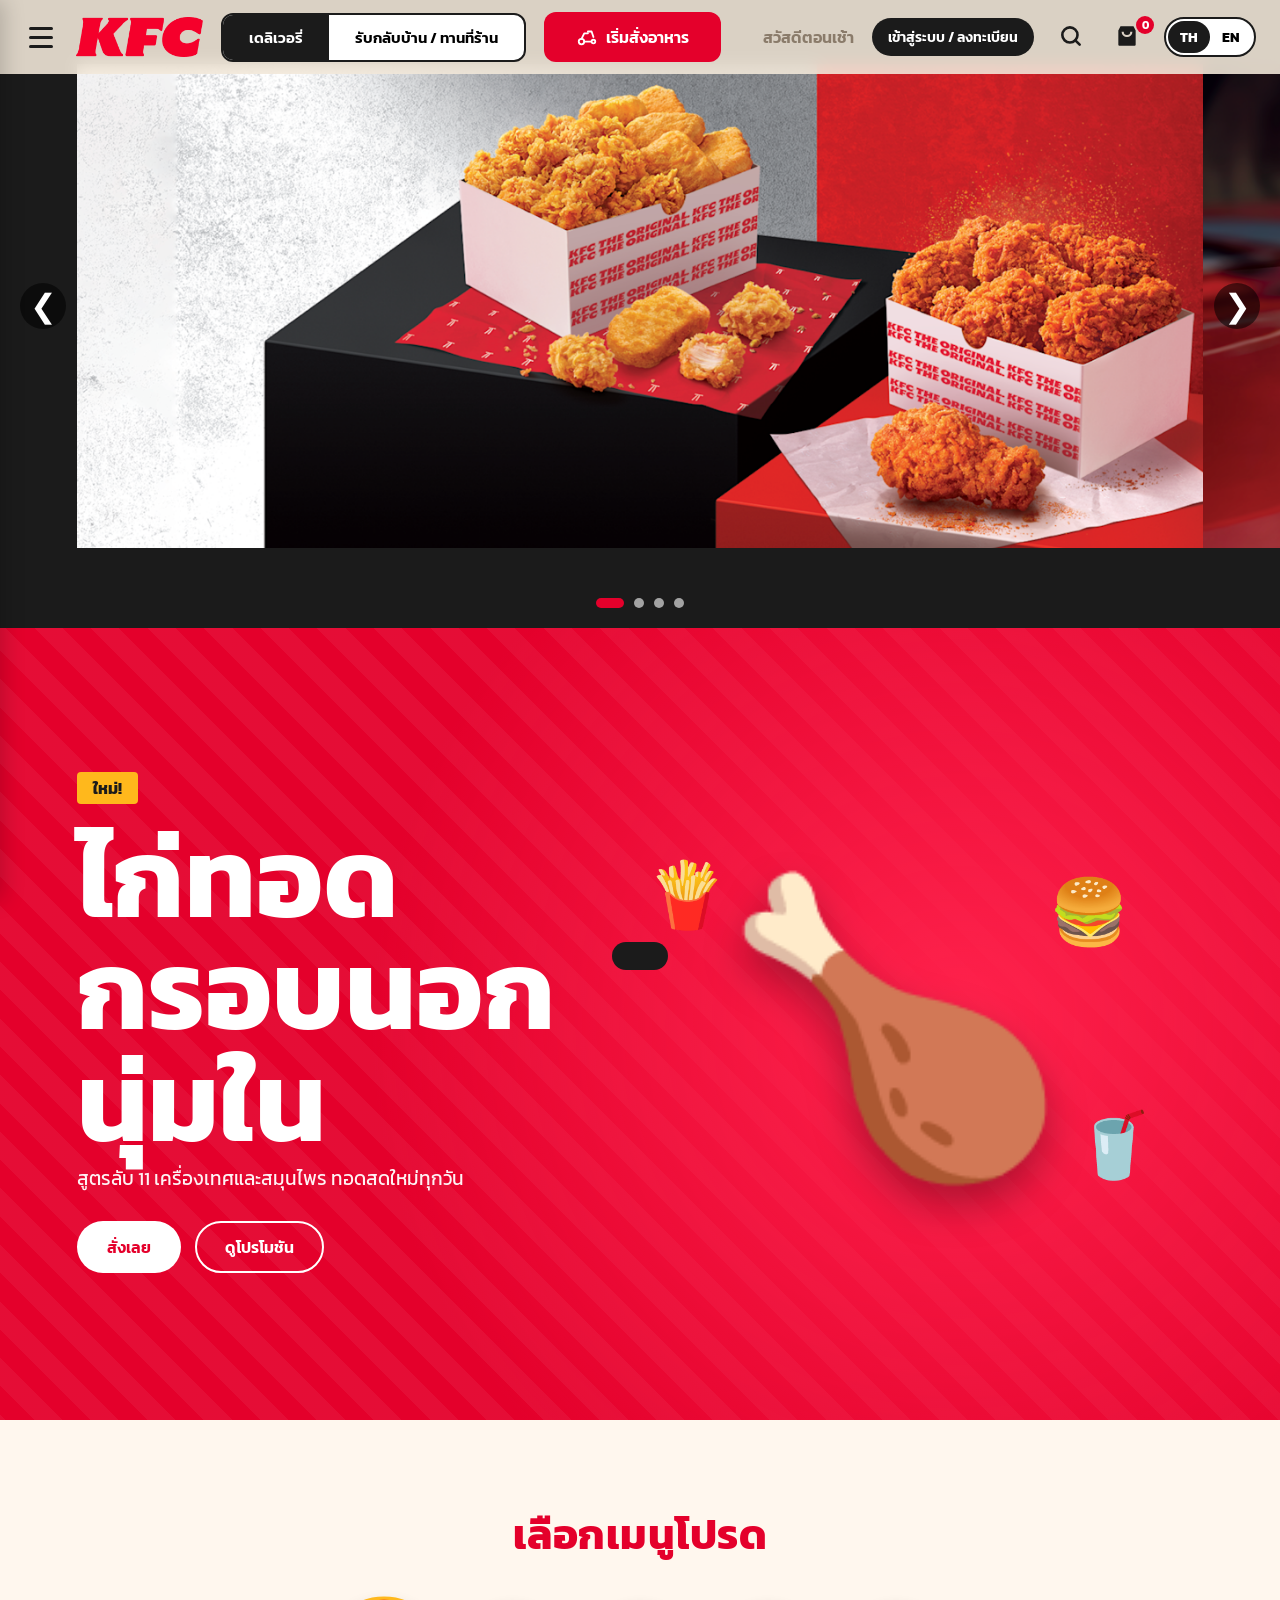
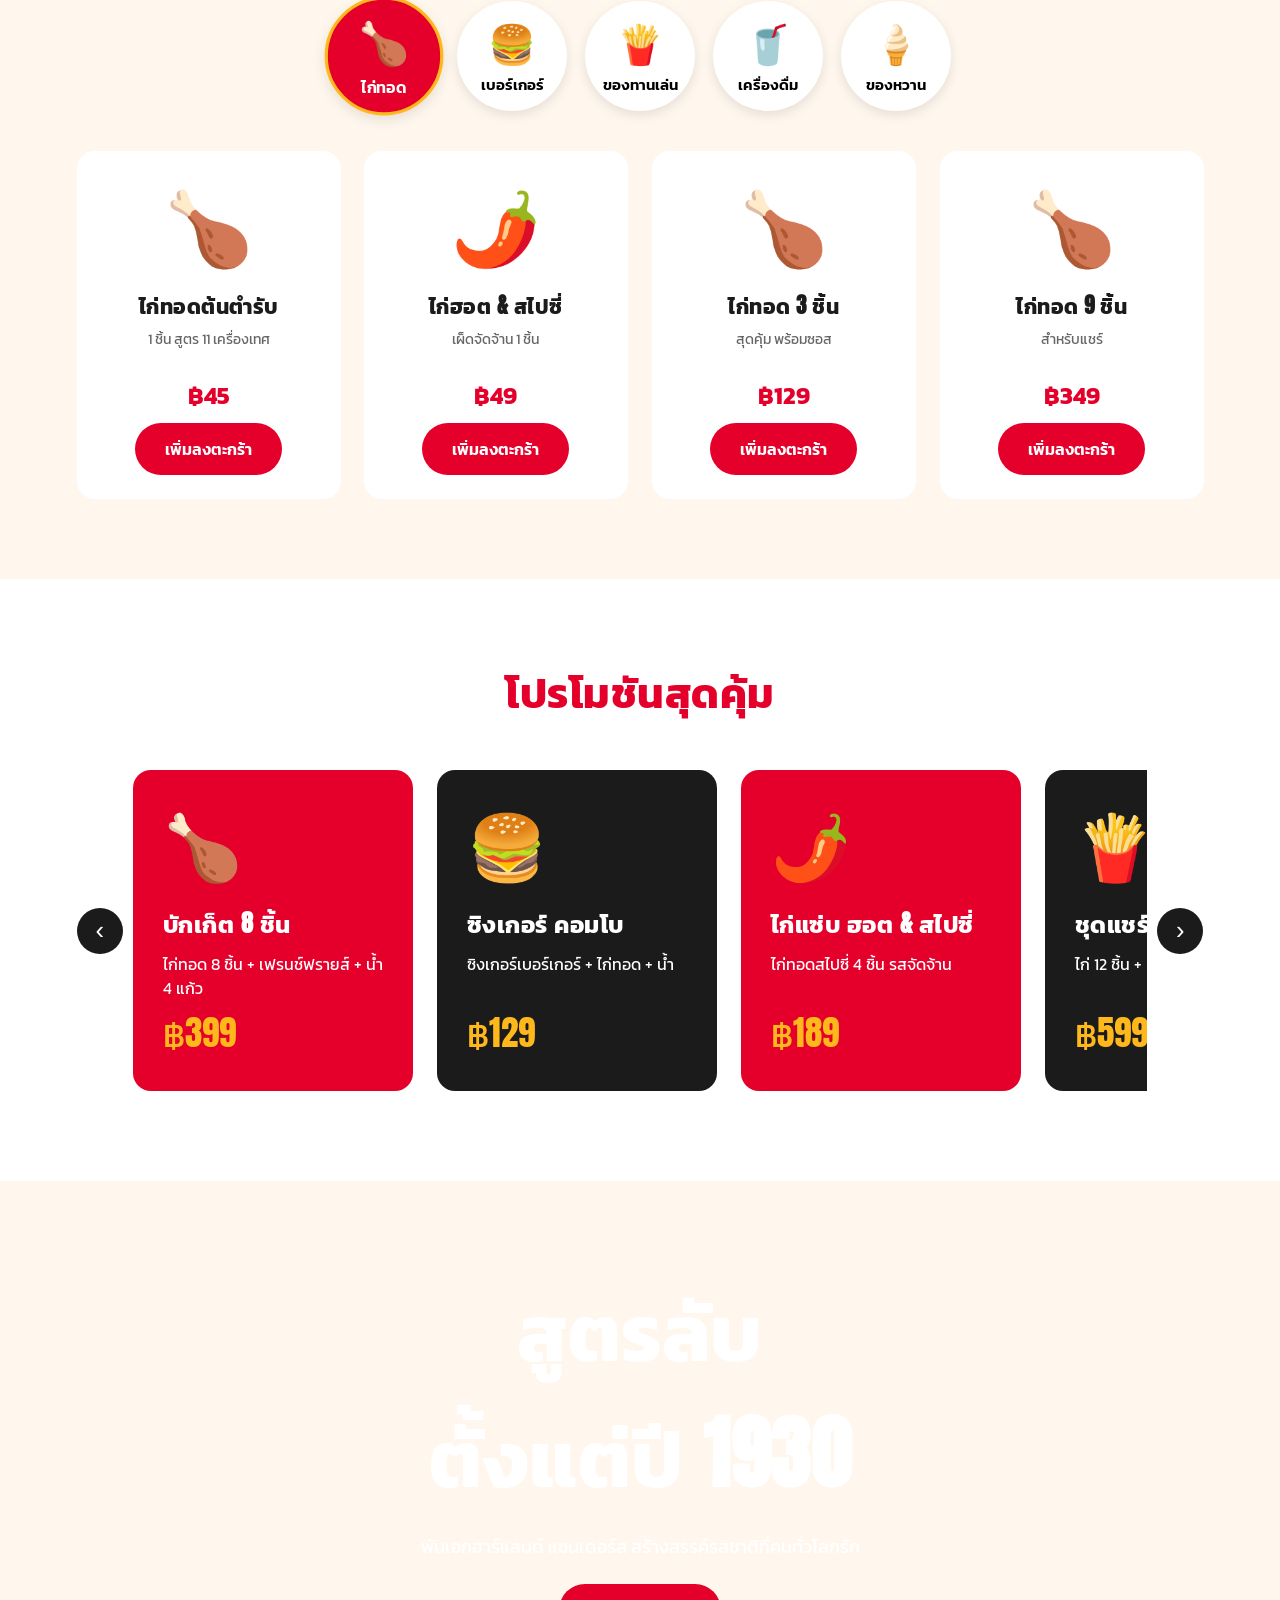
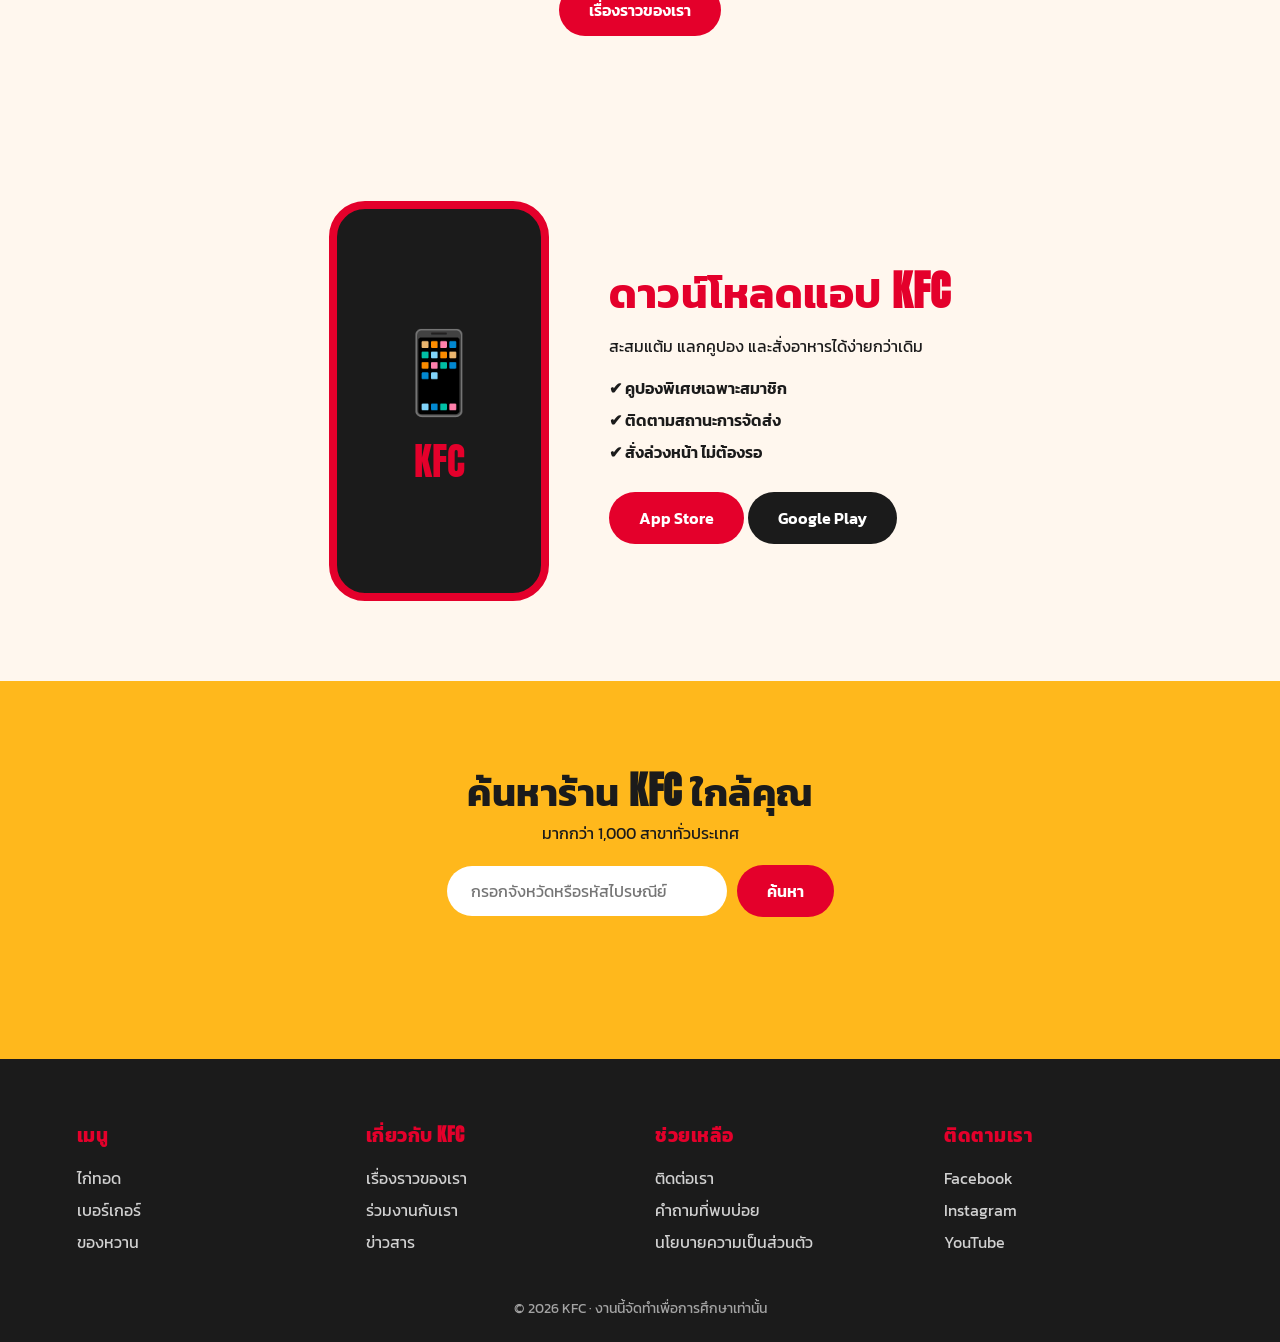
==== commit f4f6c8ec: "แยกไฟล์ js ,เพิ่ม banner.js ,แก้ index, เพิ่มรูปb1-4 ,แก้ css" ====
--- a/Homepage/index.html
+++ b/Homepage/index.html
@@ -1,181 +1,482 @@
+
 <!DOCTYPE html>
 <html lang="th">
 <head>
-<meta charset="UTF-8">
-<meta name="viewport" content="width=device-width, initial-scale=1">
-<title>KFC ไทย | ไก่ทอดสูตรต้นตำรับ</title>
-<link rel="preconnect" href="https://fonts.googleapis.com">
-<link href="https://fonts.googleapis.com/css2?family=Anton&family=Kanit:wght@300;400;600;700&display=swap" rel="stylesheet">
-<link rel="stylesheet" href="css/style.css">
+    <meta charset="UTF-8">
+    <meta name="viewport" content="width=device-width, initial-scale=1">
+    <title>KFC ไทย | ไก่ทอดสูตรต้นตำรับ</title>
+
+    <!-- GOOGLE FONTS -->
+    <link rel="preconnect" href="https://fonts.googleapis.com">
+    <link href="https://fonts.googleapis.com/css2?family=Anton&family=Kanit:wght@300;400;600;700&display=swap" rel="stylesheet">
+
+    <!-- CSS -->
+    <link rel="stylesheet" href="css/style.css">
 </head>
+
 <body>
-<header class="header" id="header">
-  <div class="header__left">
-    <button class="burger" id="burger" aria-label="เมนู"><span></span><span></span><span></span></button>
-    <a href="#" class="logo" id="logoTrigger" aria-label="KFC"><img src="images/kfclogo.png" alt="KFC"></a>
-    <div class="seg" id="seg">
-      <button class="seg__btn active" data-i18n="delivery" data-mode="delivery">เดลิเวอรี่</button>
-      <button class="seg__btn" data-i18n="pickup" data-mode="pickup">รับกลับบ้าน / ทานที่ร้าน</button>
+
+    <!-- ========================================
+         HEADER
+    ======================================== -->
+
+    <header class="header-wrapper">
+
+    <div class="header" id="header">
+
+        <div class="header__left">
+
+            <button class="burger" id="burger" aria-label="เมนู">
+                <span></span>
+                <span></span>
+                <span></span>
+            </button>
+
+            <a href="#" class="logo" id="logoTrigger" aria-label="KFC">
+                <img src="images/kfclogo.png" alt="KFC">
+            </a>
+
+            <div class="seg" id="seg">
+                <button class="seg__btn active" data-i18n="delivery">เดลิเวอรี่</button>
+                <button class="seg__btn" data-i18n="pickup">รับกลับบ้าน / ทานที่ร้าน</button>
+            </div>
+
+            <a href="#menu" class="btn btn--order">
+                <svg viewBox="0 0 24 24" width="22" height="22" fill="none" stroke="currentColor" stroke-width="2" stroke-linecap="round" stroke-linejoin="round">
+                    <circle cx="6" cy="17" r="3"/>
+                    <circle cx="19" cy="17" r="2"/>
+                    <path d="M9 17h7M13 6h4l2 6M6 14l3-6h4"/>
+                </svg>
+                <span data-i18n="order">เริ่มสั่งอาหาร</span>
+            </a>
+
+        </div>
+
+        <div class="header__right">
+
+            <span class="greet" id="greet">สวัสดีตอนบ่าย</span>
+
+            <button class="pill" id="loginBtn" data-i18n="login">
+                เข้าสู่ระบบ / ลงทะเบียน
+            </button>
+
+            <button class="icon" aria-label="ค้นหา" id="searchBtn">
+                <svg viewBox="0 0 24 24" width="26" height="26" fill="none" stroke="currentColor" stroke-width="2.4" stroke-linecap="round">
+                    <circle cx="11" cy="11" r="7"/>
+                    <path d="M20 20l-4-4"/>
+                </svg>
+            </button>
+
+            <button class="icon bag" id="cartBtn" aria-label="ตะกร้า">
+                <svg viewBox="0 0 24 24" width="26" height="26" fill="currentColor">
+                    <path d="M6 3h12l2 4v13a1 1 0 0 1-1 1H5a1 1 0 0 1-1-1V7l2-4zm1 5a5 5 0 0 0 10 0H15a3 3 0 0 1-6 0H7z"/>
+                </svg>
+                <em id="cartCount">0</em>
+            </button>
+
+            <div class="lang" id="lang">
+                <button class="on" data-lang="th">TH</button>
+                <button data-lang="en">EN</button>
+            </div>
+
+        </div>
+
+        <!-- SEARCH BAR -->
+        <div class="searchbar" id="searchbar">
+
+            <label class="searchbox">
+                <svg viewBox="0 0 24 24" width="22" height="22" fill="none" stroke="currentColor" stroke-width="2.6" stroke-linecap="round">
+                    <circle cx="11" cy="11" r="7"/>
+                    <path d="M20 20l-4-4"/>
+                </svg>
+
+                <input id="searchInput" type="text" placeholder="ค้นหาเมนู" data-ph="search">
+            </label>
+
+            <button class="cancel" id="searchCancel" data-i18n="cancel">
+                ยกเลิก
+            </button>
+
+        </div>
+
+                <!-- NAVIGATION -->
+        <nav class="nav" id="nav">
+            <a href="#menu">เมนู</a>
+            <a href="#deals">โปรโมชัน</a>
+            <a href="#app">แอป KFC</a>
+            <a href="#stores">ร้านใกล้คุณ</a>
+        </nav>
+
     </div>
-    <a href="#menu" class="btn btn--order"><svg viewBox="0 0 24 24" width="22" height="22" fill="none" stroke="currentColor" stroke-width="2" stroke-linecap="round" stroke-linejoin="round"><circle cx="6" cy="17" r="3"/><circle cx="19" cy="17" r="2"/><path d="M9 17h7M13 6h4l2 6M6 14l3-6h4"/></svg><span data-i18n="order">เริ่มสั่งอาหาร</span></a>
-  </div>
-  <div class="header__right">
-    <span class="greet" id="greet">สวัสดีตอนบ่าย</span>
-    <button class="pill" id="loginBtn" data-i18n="login">เข้าสู่ระบบ / ลงทะเบียน</button>
-    <button class="icon" aria-label="ค้นหา" id="searchBtn"><svg viewBox="0 0 24 24" width="26" height="26" fill="none" stroke="currentColor" stroke-width="2.4" stroke-linecap="round"><circle cx="11" cy="11" r="7"/><path d="M20 20l-4-4"/></svg></button>
-    <button class="icon bag" id="cartBtn" aria-label="ตะกร้า"><svg viewBox="0 0 24 24" width="26" height="26" fill="currentColor"><path d="M6 3h12l2 4v13a1 1 0 0 1-1 1H5a1 1 0 0 1-1-1V7l2-4zm1 5a5 5 0 0 0 10 0H15a3 3 0 0 1-6 0H7z"/></svg><em id="cartCount">0</em></button>
-    <div class="lang" id="lang"><button class="on" data-lang="th">TH</button><button data-lang="en">EN</button></div>
-  </div>
-  <div class="searchbar" id="searchbar">
-    <label class="searchbox"><svg viewBox="0 0 24 24" width="22" height="22" fill="none" stroke="currentColor" stroke-width="2.6" stroke-linecap="round"><circle cx="11" cy="11" r="7"/><path d="M20 20l-4-4"/></svg><input id="searchInput" type="text" placeholder="ค้นหาเมนู" data-ph="search"></label>
-    <button class="cancel" id="searchCancel" data-i18n="cancel">ยกเลิก</button>
-  </div>
-  <nav class="nav" id="nav"><a href="#menu" data-i18n="nav_menu">เมนู</a><a href="#deals" data-i18n="nav_deals">โปรโมชัน</a><a href="#app" data-i18n="nav_app">แอป KFC</a></nav>
+
+    <!-- ========================================
+         BANNER SLIDER
+    ======================================== -->
+
+    <section class="banner-slider" id="bannerSlider">
+
+        <div class="banner-track" id="bannerTrack">
+
+            <div class="banner-slide active">
+                <img src="images/banner/b1.webp" alt="KFC Original Recipe">
+            </div>
+
+            <div class="banner-slide">
+                <img src="images/banner/b2.webp" alt="KFC Fried Chicken">
+            </div>
+
+            <div class="banner-slide">
+                <img src="images/banner/b3.webp" alt="KFC The Box Kaisen and Scoops Fries">
+            </div>
+
+            <div class="banner-slide">
+                <img src="images/banner/b4.webp" alt="KFC Scoops Fries">
+            </div>
+
+        </div>
+
+        <button class="banner-arrow banner-prev" id="bannerPrev" aria-label="Previous banner">
+            &#10094;
+        </button>
+
+        <button class="banner-arrow banner-next" id="bannerNext" aria-label="Next banner">
+            &#10095;
+        </button>
+
+        <div class="banner-dots" id="bannerDots">
+            <button class="banner-dot active" data-slide="0" aria-label="Banner 1"></button>
+            <button class="banner-dot" data-slide="1" aria-label="Banner 2"></button>
+            <button class="banner-dot" data-slide="2" aria-label="Banner 3"></button>
+            <button class="banner-dot" data-slide="3" aria-label="Banner 4"></button>
+        </div>
+
+    </section>
+
 </header>
 
-<!-- แถบเลื่อนด้านซ้ายเมื่อกดปุ่มเมนู 3 ขีด -->
-<div class="drawer-backdrop" id="drawerBackdrop"></div>
-<aside class="logo-drawer" id="logoDrawer" aria-hidden="true">
-  <div class="logo-drawer__header">
-    <button class="logo-drawer__close" id="drawerClose" aria-label="ปิดเมนู">✕</button>
-  </div>
-
-
-  <ul class="logo-drawer__list">
-    <li><a href="#deals" class="is-bold" data-i18n="drawer_promo">โปรโมชัน</a></li>
-    <li><a href="#menu" data-i18n="drawer_bestseller">สินค้าขายดี</a></li>
-    <li><a href="#menu" data-i18n="drawer_group">ชุดคอมโบ</a></li>
-    <li><a href="#menu" data-i18n="drawer_box">เดอะบ็อกซ์</a></li>
-    <li><a href="#menu" data-i18n="drawer_setone">ชุดอิ่มคนเดียว</a></li>
-    <li><a href="#menu" data-i18n="drawer_cbr">ไก่ทอด / เบอร์เกอร์ / ข้าว</a></li>
-    <li><a href="#menu" data-i18n="drawer_snacks">ของทานเล่น</a></li>
-    <li><a href="#menu" data-i18n="drawer_sweets">ของหวาน</a></li>
-    <li><a href="#menu" data-i18n="drawer_drinks">เครื่องดื่ม</a></li>
-  </ul>
-</aside>
-
-<section class="hero">
-  <div class="hero__bg" data-parallax="0.3"></div>
-  <div class="hero__text reveal">
-    <span class="tag" data-i18n="hero_tag">ใหม่!</span>
-    <h1 data-i18n="hero_title">ไก่ทอด<br>กรอบนอก<br>นุ่มใน</h1>
-    <p data-i18n="hero_desc">สูตรลับ 11 เครื่องเทศและสมุนไพร ทอดสดใหม่ทุกวัน</p>
-    <a href="#menu" class="btn btn--primary" data-i18n="hero_order">สั่งเลย</a>
-    <a href="#deals" class="btn btn--outline" data-i18n="hero_deals">ดูโปรโมชัน</a>
-  </div>
-  <div class="hero__art" data-parallax="-0.15"><span class="bucket">🍗</span><span class="float f1">🍟</span><span class="float f2">🥤</span><span class="float f3">🍔</span></div>
-</section>
-
-<section class="categories" id="menu">
-  <h2 class="title reveal" data-i18n="menu_title">เลือกเมนูโปรด</h2>
-  <div class="cat-list">
-    <button class="cat active" data-cat="chicken"><i>🍗</i>ไก่ทอด</button>
-    <button class="cat" data-cat="burger"><i>🍔</i>เบอร์เกอร์</button>
-    <button class="cat" data-cat="snack"><i>🍟</i>ของทานเล่น</button>
-    <button class="cat" data-cat="drink"><i>🥤</i>เครื่องดื่ม</button>
-    <button class="cat" data-cat="dessert"><i>🍦</i>ของหวาน</button>
-  </div>
-  <div class="products" id="products"></div>
-</section>
-
-<section class="deals" id="deals">
-  <h2 class="title reveal" data-i18n="deals_title">โปรโมชันสุดคุ้ม</h2>
-  <div class="carousel">
-    <button class="arrow" id="prev">‹</button>
-    <div class="track" id="track">
-      <article class="deal"><i>🍗</i><h3>บักเก็ต 8 ชิ้น</h3><p>ไก่ทอด 8 ชิ้น + เฟรนช์ฟรายส์ + น้ำ 4 แก้ว</p><b>฿399</b></article>
-      <article class="deal deal--dark"><i>🍔</i><h3>ซิงเกอร์ คอมโบ</h3><p>ซิงเกอร์เบอร์เกอร์ + ไก่ทอด + น้ำ</p><b>฿129</b></article>
-      <article class="deal"><i>🌶️</i><h3>ไก่แซ่บ ฮอต &amp; สไปซี่</h3><p>ไก่ทอดสไปซี่ 4 ชิ้น รสจัดจ้าน</p><b>฿189</b></article>
-      <article class="deal deal--dark"><i>🍟</i><h3>ชุดแชร์ปาร์ตี้</h3><p>ไก่ 12 ชิ้น + นักเก็ต + ฟรายส์ใหญ่</p><b>฿599</b></article>
-    </div>
-    <button class="arrow" id="next">›</button>
-  </div>
-</section>
-
-<section class="parallax-band" data-parallax-bg>
-  <div class="reveal"><h2>สูตรลับ<br>ตั้งแต่ปี 1930</h2><p>พันเอกฮาร์แลนด์ แซนเดอร์ส สร้างสรรค์รสชาติที่คนทั่วโลกรัก</p><a href="#menu" class="btn btn--primary">เรื่องราวของเรา</a></div>
-</section>
-
-<section class="app" id="app">
-  <div class="app__mockup reveal">
-    <div class="phone-tilt">📱</div>
-  </div>
-  <div class="app__text reveal">
-    <h2>Download Application</h2>
-    <p>KFC Thailand Application</p>
-    <div class="app__buttons">
-      <a href="#" class="store-badge" aria-label="Download on the App Store">
-        <img src="images/AppStore.png" alt="App Store">
-      </a>
-      <a href="#" class="store-badge" aria-label="Get it on Google Play">
-        <img src="images/GooglePlay.png" alt="Google Play">
-      </a>
-    </div>
-  </div>
-</section>
-
-<footer class="footer">
-  <div class="cols">
-    <div>
-      <h4>BK INFO</h4>
-      <a href="#">About KFC</a>
-      <a href="#">Fresh Taste</a>
-      <a href="#">Made to Order</a>
-      <a href="#">Careers</a>
-    </div>
-    <div>
-      <h4 style="visibility: hidden; margin-bottom: 12px;">Hidden</h4>
-      <a href="#">Locations</a>
-      <a href="#">Promotions</a>
-    </div>
-    <div>
-      <h4>Members</h4>
-      <a href="#" id="footerMemberReg">Member Registration</a>
-      <a href="#">Crown Points</a>
-      <a href="#">Rewards</a>
-    </div>
-    <div>
-      <h4>BURGER KING</h4>
-      <div class="footer-bottom-links">
-        <a href="#">Privacy Policy</a> <span class="divider">|</span> 
-        <a href="#">Terms &amp; Conditions</a> <span class="divider">|</span> 
-        <a href="#">Contact us</a>
-      </div>
-      <div class="social-icons">
-        <a href="#" aria-label="Instagram"><svg viewBox="0 0 24 24" width="22" height="22" fill="none" stroke="currentColor" stroke-width="2" stroke-linecap="round" stroke-linejoin="round"><rect x="2" y="2" width="20" height="20" rx="5" ry="5"></rect><path d="M16 11.37A4 4 0 1 1 12.63 8 4.04 4.04 0 0 1 16 11.37z"></path><line x1="17.5" y1="6.5" x2="17.51" y2="6.5"></line></svg></a>
-        <a href="#" aria-label="Facebook"><svg viewBox="0 0 24 24" width="22" height="22" fill="currentColor"><path d="M13.5 20v-6.5h2.2l.4-2.6h-2.6V9.3c0-.8.3-1.3 1.4-1.3h1.3V5.7c-.2 0-1-.1-1.9-.1-2 0-3.3 1.2-3.3 3.4v1.9H8.8v2.6H11V20z"/></svg></a>
-      </div>
-    </div>
-  </div>
-  <p class="copy">TM &amp; Copyright 2022 MINOR INTERNATIONAL PCL. All rights reserved.</p>
-</footer>
-
-<section class="login" id="login" aria-hidden="true">
-  <div class="login__top">
-    <a href="#" class="login__logo"><img src="images/kfclogo.png" alt="KFC"></a>
-    <div class="lang lang--login" id="lang2">
-      <button class="on" data-lang="th">TH</button>
-      <button data-lang="en">EN</button>
-    </div>
-  </div>
-  <button class="login__back" id="loginBack" aria-label="กลับ"><svg viewBox="0 0 24 24" width="30" height="30" fill="none" stroke="currentColor" stroke-width="3" stroke-linecap="round" stroke-linejoin="round"><path d="M15 5l-7 7 7 7"/></svg></button>
-  <form class="login__box" id="loginForm" onsubmit="return false">
-    <h2 data-i18n="welcome">ยินดีต้อนรับสู่ KFC</h2>
-    <input type="tel" id="phone" placeholder="เบอร์โทรศัพท์" data-ph="phone" autocomplete="tel">
-    <button class="btn btn--wide btn--primary" id="signin" data-i18n="signin">ลงชื่อเข้าใช้</button>
-    <p class="or" data-i18n="or">หรือ</p>
-    <button class="btn btn--wide btn--social" id="btnFacebook" type="button"><svg width="24" height="24" viewBox="0 0 24 24"><circle cx="12" cy="12" r="11" fill="#1877f2"/><path d="M13.5 20v-6.5h2.2l.4-2.6h-2.6V9.3c0-.8.3-1.3 1.4-1.3h1.3V5.7c-.2 0-1-.1-1.9-.1-2 0-3.3 1.2-3.3 3.4v1.9H8.8v2.6H11V20z" fill="#fff"/></svg>Sign in with Facebook</button>
-    <button class="btn btn--wide btn--social" id="btnGoogle" type="button"><svg width="22" height="22" viewBox="0 0 48 48"><path fill="#EA4335" d="M24 9.5c3.5 0 6.6 1.2 9 3.5l6.7-6.7C35.6 2.4 30.2 0 24 0 14.6 0 6.5 5.4 2.6 13.2l7.8 6.1C12.3 13.6 17.7 9.5 24 9.5z"/><path fill="#4285F4" d="M46.5 24.5c0-1.6-.1-3.1-.4-4.5H24v9h12.7c-.6 3-2.3 5.5-4.8 7.2l7.6 5.9c4.5-4.1 7-10.2 7-17.6z"/><path fill="#FBBC05" d="M10.4 28.7A14.5 14.5 0 0 1 9.5 24c0-1.6.3-3.2.9-4.7l-7.8-6.1A24 24 0 0 0 0 24c0 3.9.9 7.5 2.6 10.8z"/><path fill="#34A853" d="M24 48c6.5 0 11.9-2.1 15.9-5.8l-7.6-5.9c-2.1 1.4-4.9 2.3-8.3 2.3-6.3 0-11.7-4.1-13.6-9.8l-7.8 6.1C6.5 42.6 14.6 48 24 48z"/></svg>Sign in with Google</button>
-    <p class="noacc" data-i18n="noacc">ไม่มีบัญชีผู้ใช้</p>
-    <button class="btn btn--wide btn--outline-red" id="registerBtn" type="button" data-i18n="register">สมัครบัญชีผู้ใช้</button>
-    <p class="guest"><span data-i18n="guest1">เริ่มใช้งานแบบ</span> <a href="#" id="guest" data-i18n="guest2">ผู้ใช้ชั่วคราว</a></p>
-    <a href="#" class="forgot" id="forgotLink" data-i18n="forgot">ลืมรหัสผ่าน?</a>
-    <p class="msg" id="loginMsg"></p>
-  </form>
-</section>
-
-<div class="toast" id="toast"></div>
-
-<script src="js/script.js"></script>
+
+
+    <!-- ========================================
+         LOGO DRAWER
+    ======================================== -->
+
+    <div class="drawer-backdrop" id="drawerBackdrop"></div>
+
+    <aside class="logo-drawer" id="logoDrawer" aria-hidden="true">
+
+        <button class="logo-drawer__close" id="drawerClose" aria-label="ปิดเมนู">
+            ✕
+        </button>
+
+        <ul class="logo-drawer__list">
+            <li><a href="#deals" class="is-bold" data-i18n="drawer_promo">โปรโมชัน</a></li>
+            <li><a href="#menu" data-i18n="drawer_bestseller">สินค้าขายดี</a></li>
+            <li><a href="#menu" data-i18n="drawer_group">ชุดคอมโบ</a></li>
+            <li><a href="#menu" data-i18n="drawer_box">เดอะบ็อกซ์</a></li>
+            <li><a href="#menu" data-i18n="drawer_setone">ชุดอิ่มคนเดียว</a></li>
+            <li><a href="#menu" data-i18n="drawer_cbr">ไก่ทอด / เบอร์เกอร์ / ข้าว</a></li>
+            <li><a href="#menu" data-i18n="drawer_snacks">ของทานเล่น</a></li>
+            <li><a href="#menu" data-i18n="drawer_sweets">ของหวาน</a></li>
+            <li><a href="#menu" data-i18n="drawer_drinks">เครื่องดื่ม</a></li>
+        </ul>
+
+    </aside>
+
+
+    <!-- ========================================
+         HERO
+    ======================================== -->
+
+    <section class="hero">
+
+        <div class="hero__bg" data-parallax="0.3"></div>
+
+        <div class="hero__text reveal">
+            <span class="tag">ใหม่!</span>
+
+            <h1>ไก่ทอด<br>กรอบนอก<br>นุ่มใน</h1>
+
+            <p>สูตรลับ 11 เครื่องเทศและสมุนไพร ทอดสดใหม่ทุกวัน</p>
+
+            <a href="#menu" class="btn btn--primary">สั่งเลย</a>
+            <a href="#deals" class="btn btn--outline">ดูโปรโมชัน</a>
+        </div>
+
+        <div class="hero__art" data-parallax="-0.15">
+            <span class="bucket">🍗</span>
+            <span class="float f1">🍟</span>
+            <span class="float f2">🥤</span>
+            <span class="float f3">🍔</span>
+        </div>
+
+    </section>
+
+
+    <!-- ========================================
+         MENU
+    ======================================== -->
+
+    <section class="categories" id="menu">
+
+        <h2 class="title reveal">เลือกเมนูโปรด</h2>
+
+        <div class="cat-list">
+            <button class="cat active" data-cat="chicken"><i>🍗</i>ไก่ทอด</button>
+            <button class="cat" data-cat="burger"><i>🍔</i>เบอร์เกอร์</button>
+            <button class="cat" data-cat="snack"><i>🍟</i>ของทานเล่น</button>
+            <button class="cat" data-cat="drink"><i>🥤</i>เครื่องดื่ม</button>
+            <button class="cat" data-cat="dessert"><i>🍦</i>ของหวาน</button>
+        </div>
+
+        <div class="products" id="products"></div>
+
+    </section>
+
+
+    <!-- ========================================
+         DEALS
+    ======================================== -->
+
+    <section class="deals" id="deals">
+
+        <h2 class="title reveal">โปรโมชันสุดคุ้ม</h2>
+
+        <div class="carousel">
+
+            <button class="arrow" id="prev">‹</button>
+
+            <div class="track" id="track">
+
+                <article class="deal">
+                    <i>🍗</i>
+                    <h3>บักเก็ต 8 ชิ้น</h3>
+                    <p>ไก่ทอด 8 ชิ้น + เฟรนช์ฟรายส์ + น้ำ 4 แก้ว</p>
+                    <b>฿399</b>
+                </article>
+
+                <article class="deal deal--dark">
+                    <i>🍔</i>
+                    <h3>ซิงเกอร์ คอมโบ</h3>
+                    <p>ซิงเกอร์เบอร์เกอร์ + ไก่ทอด + น้ำ</p>
+                    <b>฿129</b>
+                </article>
+
+                <article class="deal">
+                    <i>🌶️</i>
+                    <h3>ไก่แซ่บ ฮอต &amp; สไปซี่</h3>
+                    <p>ไก่ทอดสไปซี่ 4 ชิ้น รสจัดจ้าน</p>
+                    <b>฿189</b>
+                </article>
+
+                <article class="deal deal--dark">
+                    <i>🍟</i>
+                    <h3>ชุดแชร์ปาร์ตี้</h3>
+                    <p>ไก่ 12 ชิ้น + นักเก็ต + ฟรายส์ใหญ่</p>
+                    <b>฿599</b>
+                </article>
+
+            </div>
+
+            <button class="arrow" id="next">›</button>
+
+        </div>
+
+    </section>
+
+
+    <!-- ========================================
+         PARALLAX BAND
+    ======================================== -->
+
+    <section class="parallax-band" data-parallax-bg>
+
+        <div class="reveal">
+            <h2>สูตรลับ<br>ตั้งแต่ปี 1930</h2>
+            <p>พันเอกฮาร์แลนด์ แซนเดอร์ส สร้างสรรค์รสชาติที่คนทั่วโลกรัก</p>
+            <a href="#" class="btn btn--primary">เรื่องราวของเรา</a>
+        </div>
+
+    </section>
+
+
+    <!-- ========================================
+         APP
+    ======================================== -->
+
+    <section class="app" id="app">
+
+        <div class="app__phone reveal">
+            📱<span>KFC</span>
+        </div>
+
+        <div class="app__text reveal">
+            <h2>ดาวน์โหลดแอป KFC</h2>
+            <p>สะสมแต้ม แลกคูปอง และสั่งอาหารได้ง่ายกว่าเดิม</p>
+
+            <ul>
+                <li>✔ คูปองพิเศษเฉพาะสมาชิก</li>
+                <li>✔ ติดตามสถานะการจัดส่ง</li>
+                <li>✔ สั่งล่วงหน้า ไม่ต้องรอ</li>
+            </ul>
+
+            <button class="btn btn--primary">App Store</button>
+            <button class="btn btn--dark">Google Play</button>
+        </div>
+
+    </section>
+
+
+    <!-- ========================================
+         STORE FINDER
+    ======================================== -->
+
+    <section class="stores" id="stores">
+
+        <div class="reveal">
+            <h2>ค้นหาร้าน KFC ใกล้คุณ</h2>
+            <p>มากกว่า 1,000 สาขาทั่วประเทศ</p>
+        </div>
+
+        <form class="finder" onsubmit="return false">
+            <input id="loc" placeholder="กรอกจังหวัดหรือรหัสไปรษณีย์">
+            <button class="btn btn--primary" id="find">ค้นหา</button>
+        </form>
+
+        <p id="findMsg" class="msg"></p>
+
+    </section>
+
+
+    <!-- ========================================
+         FOOTER
+    ======================================== -->
+
+    <footer class="footer">
+
+        <div class="cols">
+
+            <div>
+                <h4>เมนู</h4>
+                <a href="#">ไก่ทอด</a>
+                <a href="#">เบอร์เกอร์</a>
+                <a href="#">ของหวาน</a>
+            </div>
+
+            <div>
+                <h4>เกี่ยวกับ KFC</h4>
+                <a href="#">เรื่องราวของเรา</a>
+                <a href="#">ร่วมงานกับเรา</a>
+                <a href="#">ข่าวสาร</a>
+            </div>
+
+            <div>
+                <h4>ช่วยเหลือ</h4>
+                <a href="#">ติดต่อเรา</a>
+                <a href="#">คำถามที่พบบ่อย</a>
+                <a href="#">นโยบายความเป็นส่วนตัว</a>
+            </div>
+
+            <div>
+                <h4>ติดตามเรา</h4>
+                <a href="#">Facebook</a>
+                <a href="#">Instagram</a>
+                <a href="#">YouTube</a>
+            </div>
+
+        </div>
+
+        <p class="copy">© 2026 KFC · งานนี้จัดทำเพื่อการศึกษาเท่านั้น</p>
+
+    </footer>
+
+
+    <!-- ========================================
+         LOGIN
+    ======================================== -->
+
+    <section class="login" id="login" aria-hidden="true">
+
+        <div class="login__top">
+
+            <a href="#" class="login__logo">
+                <img src="images/kfclogo.png" alt="KFC">
+            </a>
+
+            <div class="lang lang--login" id="lang2">
+                <button class="on" data-lang="th">TH</button>
+                <button data-lang="en">EN</button>
+            </div>
+
+        </div>
+
+        <button class="login__back" id="loginBack" aria-label="กลับ">
+            <svg viewBox="0 0 24 24" width="30" height="30" fill="none" stroke="currentColor" stroke-width="3" stroke-linecap="round" stroke-linejoin="round">
+                <path d="M15 5l-7 7 7 7"/>
+            </svg>
+        </button>
+
+        <form class="login__box" id="loginForm" onsubmit="return false">
+
+            <h2 data-i18n="welcome">ยินดีต้อนรับสู่ KFC</h2>
+
+            <input type="tel" id="phone" placeholder="เบอร์โทรศัพท์" data-ph="phone">
+
+            <button class="btn btn--wide btn--primary" id="signin" data-i18n="signin">
+                ลงชื่อเข้าใช้
+            </button>
+
+            <p class="or" data-i18n="or">หรือ</p>
+
+            <button class="btn btn--wide btn--social" type="button">
+                <svg width="24" height="24" viewBox="0 0 24 24">
+                    <circle cx="12" cy="12" r="11" fill="#1877f2"/>
+                    <path d="M13.5 20v-6.5h2.2l.4-2.6h-2.6V9.3c0-.8.3-1.3 1.4-1.3h1.3V5.7c-.2 0-1-.1-1.9-.1-2 0-3.3 1.2-3.3 3.4v1.9H8.8v2.6H11V20z" fill="#fff"/>
+                </svg>
+                Sign in with Facebook
+            </button>
+
+            <button class="btn btn--wide btn--social" type="button">
+                <svg width="22" height="22" viewBox="0 0 48 48">
+                    <path fill="#EA4335" d="M24 9.5c3.5 0 6.6 1.2 9 3.5l6.7-6.7C35.6 2.4 30.2 0 24 0 14.6 0 6.5 5.4 2.6 13.2l7.8 6.1C12.3 13.6 17.7 9.5 24 9.5z"/>
+                    <path fill="#4285F4" d="M46.5 24.5c0-1.6-.1-3.1-.4-4.5H24v9h12.7c-.6 3-2.3 5.5-4.8 7.2l7.6 5.9c4.5-4.1 7-10.2 7-17.6z"/>
+                    <path fill="#FBBC05" d="M10.4 28.7A14.5 14.5 0 0 1 9.5 24c0-1.6.3-3.2.9-4.7l-7.8-6.1A24 24 0 0 0 0 24c0 3.9.9 7.5 2.6 10.8z"/>
+                    <path fill="#34A853" d="M24 48c6.5 0 11.9-2.1 15.9-5.8l-7.6-5.9c-2.1 1.4-4.9 2.3-8.3 2.3-6.3 0-11.7-4.1-13.6-9.8l-7.8 6.1C6.5 42.6 14.6 48 24 48z"/>
+                </svg>
+                Sign in with Google
+            </button>
+
+            <p class="noacc" data-i18n="noacc">ไม่มีบัญชีผู้ใช้</p>
+
+            <button class="btn btn--wide btn--outline-red" type="button" data-i18n="register">
+                สมัครบัญชีผู้ใช้
+            </button>
+
+            <p class="guest">
+                <span data-i18n="guest1">เริ่มใช้งานแบบ</span>
+                <a href="#" id="guest" data-i18n="guest2">ผู้ใช้ชั่วคราว</a>
+            </p>
+
+            <a href="#" class="forgot" data-i18n="forgot">ลืมรหัสผ่าน?</a>
+
+            <p class="msg" id="loginMsg"></p>
+
+        </form>
+
+    </section>
+
+
+    <!-- ========================================
+         TOAST
+    ======================================== -->
+
+    <div class="toast" id="toast"></div>
+
+
+    <!-- ========================================
+         MAIN JAVASCRIPT MODULE
+    ======================================== -->
+
+    <script type="module" src="js/main.js"></script>
+
 </body>
 </html>
--- a/Homepage/css/style.css
+++ b/Homepage/css/style.css
@@ -1,1167 +1,1368 @@
+/* ========================================
+   1. GLOBAL
+======================================== */
+
 * {
-  box-sizing: border-box;
-  margin: 0;
+    box-sizing: border-box;
+    margin: 0;
 }
 
 html {
-  scroll-behavior: smooth;
+    scroll-behavior: smooth;
 }
 
 body {
-  font-family: "Kanit", sans-serif;
-  color: #1b1b1b;
-  background: #fff7ee;
-  overflow-x: hidden;
+    font-family: "Kanit", sans-serif;
+    color: #1b1b1b;
+    background: #fff7ee;
+    overflow-x: hidden;
 }
 
 a {
-  color: inherit;
-  text-decoration: none;
+    color: inherit;
+    text-decoration: none;
 }
 
 section {
-  padding: 80px 6%;
-}
-
-h1, h2, h3, h4, .logo {
-  font-family: "Anton", "Kanit", sans-serif;
-  text-transform: uppercase;
-  letter-spacing: 0.5px;
-}
+    padding: 80px 6%;
+}
+
+h1,
+h2,
+h3,
+h4,
+.logo {
+    font-family: "Anton", "Kanit", sans-serif;
+    text-transform: uppercase;
+    letter-spacing: 0.5px;
+}
+
+
+/* ========================================
+   2. BUTTONS
+======================================== */
+
+.btn {
+    display: inline-block;
+    padding: 12px 28px;
+    border: 2px solid transparent;
+    border-radius: 50px;
+    font: 600 1rem "Kanit", sans-serif;
+    cursor: pointer;
+    transition: all 0.25s;
+}
+
+.btn--primary {
+    background: #e4002b;
+    color: #fff;
+}
+
+.btn--primary:hover {
+    background: #b10022;
+    transform: scale(1.06);
+}
+
+.btn--outline {
+    margin-left: 10px;
+    border-color: #fff;
+    background: none;
+    color: #fff;
+}
+
+.btn--outline:hover {
+    background: #fff;
+    color: #e4002b;
+}
+
+.btn--ghost {
+    border-color: #1b1b1b;
+    background: none;
+}
+
+.btn--ghost:hover {
+    background: #1b1b1b;
+    color: #fff;
+}
+
+.btn--dark {
+    background: #1b1b1b;
+    color: #fff;
+}
+
+.btn--dark:hover {
+    background: #444;
+}
+
+.btn--cart {
+    padding: 10px 18px;
+    background: #e4002b;
+    color: #fff;
+}
+
+.btn--wide {
+    width: 100%;
+    padding: 14px;
+}
+
+.btn--wide.btn--primary {
+    margin-top: 4px;
+}
+
+.btn--social {
+    display: flex;
+    flex-direction: row;
+    justify-content: center;
+    align-items: center;
+    gap: 10px;
+    padding: 11px;
+    border: 1.5px solid #1b1b1b;
+    background: #fff;
+    color: #1b1b1b;
+    font-weight: 500;
+}
+
+.btn--social:hover {
+    background: #fff;
+    transform: scale(1.02);
+}
+
+.btn--outline-red {
+    border: 1.5px solid #e4002b;
+    background: #fff;
+    color: #e4002b;
+    font-weight: 700;
+}
+
+.btn--outline-red:hover {
+    background: #e4002b;
+    color: #fff;
+}
+
+
+/* ========================================
+   3. HEADER
+======================================== */
+
+.header {
+    position: sticky;
+    top: 0;
+    z-index: 50;
+    display: flex;
+    flex-direction: row;
+    justify-content: space-between;
+    align-items: center;
+    gap: 16px;
+    padding: 12px 24px;
+    margin-bottom: -90px;
+    background: rgba(245, 235, 220, 0.88);
+    backdrop-filter: blur(8px);
+    transition: box-shadow 0.3s, padding 0.3s;
+}
+
+.header.scrolled {
+    padding: 7px 24px;
+    box-shadow: 0 4px 18px rgba(0, 0, 0, 0.15);
+}
+
+.header__left,
+.header__right {
+    display: flex;
+    flex-direction: row;
+    justify-content: center;
+    align-items: center;
+    gap: 18px;
+}
+
+.header .burger {
+    display: flex;
+    flex-direction: column;
+    justify-content: center;
+    align-items: center;
+    gap: 6px;
+    width: 34px;
+    height: 34px;
+    border: 0;
+    background: none;
+    cursor: pointer;
+}
+
+.header .burger span {
+    width: 24px;
+    height: 3px;
+    border-radius: 3px;
+    background: #1b1b1b;
+    transition: transform 0.3s, opacity 0.3s;
+}
+
+.header .burger.open span:nth-child(1) {
+    transform: translateY(9px) rotate(45deg);
+}
+
+.header .burger.open span:nth-child(2) {
+    opacity: 0;
+}
+
+.header .burger.open span:nth-child(3) {
+    transform: translateY(-9px) rotate(-45deg);
+}
+
+.header .logo {
+    display: flex;
+    flex-direction: row;
+    justify-content: center;
+    align-items: center;
+    cursor: default;
+    transition: transform 0.3s;
+}
+
+.header .logo img {
+    display: block;
+    height: 40px;
+}
+
+.header .seg {
+    display: flex;
+    overflow: hidden;
+    border: 2px solid #1b1b1b;
+    border-radius: 12px;
+    background: #fff;
+}
+
+.header .seg__btn {
+    padding: 11px 26px;
+    border: 0;
+    background: none;
+    font: 600 0.95rem "Kanit", sans-serif;
+    cursor: pointer;
+    transition: background 0.3s, color 0.3s;
+}
+
+.header .seg__btn.active {
+    background: #1b1b1b;
+    color: #fff;
+}
+
+.header .seg__btn:not(.active):hover {
+    background: #eee;
+}
+
+.header .btn--order {
+    display: flex;
+    flex-direction: row;
+    justify-content: center;
+    align-items: center;
+    gap: 8px;
+    padding: 11px 30px;
+    border-radius: 12px;
+    background: #e4002b;
+    color: #fff;
+}
+
+.header .btn--order:hover {
+    background: #bb0024;
+    transform: scale(1.05);
+}
+
+.header .greet {
+    color: #8a7b6a;
+    font-weight: 600;
+}
+
+.header .pill {
+    padding: 8px 16px;
+    border: 0;
+    border-radius: 50px;
+    background: #1b1b1b;
+    color: #fff;
+    font: 600 0.9rem "Kanit", sans-serif;
+    cursor: pointer;
+    transition: background 0.25s;
+}
+
+.header .pill:hover {
+    background: #e4002b;
+}
+
+.header .icon {
+    position: relative;
+    border: 0;
+    background: none;
+    color: #1b1b1b;
+    cursor: pointer;
+    transition: transform 0.25s, color 0.25s;
+}
+
+.header .icon:hover {
+    transform: scale(1.18);
+    color: #e4002b;
+}
+
+.header .bag em {
+    position: absolute;
+    top: -6px;
+    right: -8px;
+    display: flex;
+    flex-direction: row;
+    justify-content: center;
+    align-items: center;
+    min-width: 18px;
+    height: 18px;
+    border-radius: 9px;
+    background: #e4002b;
+    color: #fff;
+    font: 700 0.7rem "Kanit", sans-serif;
+    font-style: normal;
+}
+
+.header .lang {
+    display: flex;
+    padding: 2px;
+    border: 2px solid #1b1b1b;
+    border-radius: 50px;
+    background: #fff;
+}
+
+.header .lang button {
+    padding: 6px 12px;
+    border: 0;
+    border-radius: 50px;
+    background: none;
+    font: 700 0.85rem "Kanit", sans-serif;
+    cursor: pointer;
+    transition: all 0.3s;
+}
+
+.header .lang button.on {
+    background: #1b1b1b;
+    color: #fff;
+}
+
+/* ซ่อนแถบนำทางเดิม */
+.header .nav {
+    display: none;
+}
+
+/* Search bar */
+.header .searchbar {
+    position: absolute;
+    top: 0;
+    right: 0;
+    bottom: 0;
+    z-index: 60;
+    display: flex;
+    flex-direction: row;
+    justify-content: flex-end;
+    align-items: center;
+    gap: 16px;
+    width: auto;
+    padding: 0 24px;
+    background: #f5ebdc;
+    opacity: 0;
+    pointer-events: none;
+    transform: translateY(-100%);
+    transition: transform 0.35s ease, opacity 0.35s;
+}
+
+.header .searchbar.open {
+    opacity: 1;
+    pointer-events: auto;
+    transform: none;
+}
+
+.header:has(.searchbar.open) .header__right {
+    opacity: 0;
+    visibility: hidden;
+    pointer-events: none;
+}
+
+.header .searchbox {
+    display: flex;
+    flex-direction: row;
+    justify-content: flex-start;
+    align-items: center;
+    gap: 10px;
+    width: 320px;
+    max-width: 45vw;
+    padding: 8px 14px;
+    border: 1px solid #d8c9b8;
+    border-radius: 12px;
+    background: #fff;
+    color: #9a7b6a;
+}
+
+.header .searchbox input {
+    flex: 1;
+    border: 0;
+    outline: 0;
+    background: none;
+    color: #1b1b1b;
+    font: 1rem "Kanit", sans-serif;
+}
+
+.header .searchbox:focus-within {
+    border-color: #e4002b;
+    box-shadow: 0 0 0 3px rgba(228, 0, 43, 0.15);
+}
+
+.header .cancel {
+    border: 0;
+    background: none;
+    color: #e4002b;
+    font: 700 1rem "Kanit", sans-serif;
+    cursor: pointer;
+}
+
+.header .cancel:hover {
+    text-decoration: underline;
+}
+
+
+/* ========================================
+   4. BANNER SLIDER
+   ใช้ class และ id ให้ตรงกับ index.html
+======================================== */
+
+.banner-slider {
+    position: relative;
+    width: 100%;
+    height: auto;
+    overflow: hidden;
+    background: #1b1b1b;
+}
+
+.banner-track {
+    display: flex;
+    width: 100%;
+    transition: transform 0.6s ease-in-out;
+    will-change: transform;
+}
+
+.banner-slide {
+    position: relative;
+    flex: 0 0 100%;
+    width: 100%;
+}
+
+.banner-slide img {
+    display: block;
+    width: 100%;
+    aspect-ratio: 1280 / 550;
+    object-fit: cover;
+}
+
+/* Banner arrows */
+.banner-arrow {
+    position: absolute;
+    top: 50%;
+    z-index: 2;
+    display: flex;
+    justify-content: center;
+    align-items: center;
+    width: 46px;
+    height: 46px;
+    border: none;
+    border-radius: 50%;
+    background: rgba(0, 0, 0, 0.55);
+    color: #fff;
+    font-size: 2rem;
+    cursor: pointer;
+    transform: translateY(-50%);
+    transition: background 0.3s, transform 0.3s;
+}
+
+.banner-arrow:hover {
+    background: #e4002b;
+    transform: translateY(-50%) scale(1.1);
+}
+
+.banner-prev {
+    left: 20px;
+}
+
+.banner-next {
+    right: 20px;
+}
+
+/* Banner dots */
+.banner-dots {
+    position: absolute;
+    bottom: 20px;
+    left: 50%;
+    z-index: 2;
+    display: flex;
+    gap: 10px;
+    transform: translateX(-50%);
+}
+
+.banner-dot {
+    width: 10px;
+    height: 10px;
+    padding: 0;
+    border: none;
+    border-radius: 50%;
+    background: rgba(255, 255, 255, 0.6);
+    cursor: pointer;
+    transition: all 0.3s;
+}
+
+.banner-dot.active {
+    width: 28px;
+    border-radius: 10px;
+    background: #e4002b;
+}
+
+
+/* ========================================
+   5. LOGO DRAWER
+======================================== */
+
+.drawer-backdrop {
+    position: fixed;
+    inset: 0;
+    z-index: 199;
+    background: rgba(0, 0, 0, 0.55);
+    opacity: 0;
+    visibility: hidden;
+    transition: opacity 0.3s ease, visibility 0.3s ease;
+}
+
+.drawer-backdrop.open {
+    opacity: 1;
+    visibility: visible;
+}
+
+.logo-drawer {
+    position: fixed;
+    top: 0;
+    bottom: 0;
+    left: 0;
+    z-index: 200;
+    display: flex;
+    flex-direction: column;
+    width: 280px;
+    max-width: 82vw;
+    padding: 20px 28px;
+    overflow-y: auto;
+    background: #f5ebdc;
+    box-shadow: 4px 0 20px rgba(0, 0, 0, 0.18);
+    transform: translateX(-100%);
+    transition: transform 0.35s cubic-bezier(0.4, 0, 0.2, 1);
+}
+
+.logo-drawer.open {
+    transform: translateX(0);
+}
+
+.logo-drawer__close {
+    align-self: flex-start;
+    margin-bottom: 24px;
+    padding: 4px;
+    border: none;
+    background: none;
+    color: #1b1b1b;
+    font-size: 24px;
+    line-height: 1;
+    cursor: pointer;
+}
+
+.logo-drawer__close:hover {
+    color: #e4002b;
+}
+
+.logo-drawer__list {
+    display: flex;
+    flex-direction: column;
+    gap: 20px;
+    margin: 0;
+    padding: 0;
+    list-style: none;
+}
+
+.logo-drawer__list a {
+    display: block;
+    color: #1b1b1b;
+    font-family: "Kanit", sans-serif;
+    font-size: 1.05rem;
+    transition: color 0.2s, padding-left 0.2s;
+}
+
+.logo-drawer__list a.is-bold {
+    font-weight: 700;
+}
+
+.logo-drawer__list a:hover {
+    padding-left: 6px;
+    color: #e4002b;
+}
+
+
+/* ========================================
+   6. HERO
+======================================== */
+
+.hero {
+    position: relative;
+    display: flex;
+    flex-direction: row;
+    justify-content: space-between;
+    align-items: center;
+    gap: 30px;
+    min-height: 88vh;
+    overflow: hidden;
+    background: #e4002b;
+    color: #fff;
+}
+
+.hero__bg {
+    position: absolute;
+    inset: -10% 0;
+    background:
+        radial-gradient(circle at 75% 50%, #ff224c 0, transparent 55%),
+        repeating-linear-gradient(
+            45deg,
+            rgba(255, 255, 255, 0.05) 0 20px,
+            transparent 20px 40px
+        );
+}
+
+.hero__text {
+    position: relative;
+    z-index: 2;
+    max-width: 520px;
+}
+
+.hero__text h1 {
+    margin: 14px 0;
+    font-size: clamp(3.4rem, 9vw, 7rem);
+    line-height: 1;
+}
+
+.hero__text p {
+    margin-bottom: 28px;
+    font-size: 1.2rem;
+    opacity: 0.95;
+}
+
+.hero__text .btn--primary {
+    background: #fff;
+    color: #e4002b;
+}
+
+.hero__text .btn--primary:hover {
+    background: #ffb81c;
+    color: #1b1b1b;
+}
+
+.hero__art {
+    position: relative;
+    z-index: 2;
+    display: flex;
+    flex: 1;
+    flex-direction: row;
+    justify-content: center;
+    align-items: center;
+    min-height: 340px;
+}
+
+.hero .tag {
+    padding: 4px 16px;
+    border-radius: 4px;
+    background: #ffb81c;
+    color: #1b1b1b;
+    font-weight: 700;
+}
+
+.bucket {
+    font-size: clamp(10rem, 22vw, 18rem);
+    animation: bounce 3s ease-in-out infinite;
+    filter: drop-shadow(0 20px 20px rgba(0, 0, 0, 0.3));
+}
+
+.float {
+    position: absolute;
+    font-size: 4rem;
+    animation: floaty 4s ease-in-out infinite;
+}
+
+.float.f1 {
+    top: 8%;
+    left: 10%;
+}
+
+.float.f2 {
+    right: 8%;
+    bottom: 10%;
+    animation-delay: -1s;
+}
+
+.float.f3 {
+    top: 12%;
+    right: 12%;
+    animation-delay: -2s;
+}
+
+@keyframes bounce {
+    50% {
+        transform: translateY(-22px) rotate(4deg);
+    }
+}
+
+@keyframes floaty {
+    50% {
+        transform: translateY(-18px) rotate(-10deg);
+    }
+}
+
+
+/* ========================================
+   7. MENU
+======================================== */
 
 .title {
-  font-size: 2.6rem;
-  text-align: center;
-  margin-bottom: 36px;
-  color: #e4002b;
-}
-
-.btn {
-  font: 600 1rem "Kanit", sans-serif;
-  padding: 12px 28px;
-  border-radius: 50px;
-  border: 2px solid transparent;
-  cursor: pointer;
-  display: inline-block;
-  transition: all 0.25s;
-}
-.btn--primary {
-  background: #e4002b;
-  color: #fff;
-}
-.btn--primary:hover {
-  background: rgb(69.4117647059%, 0%, 13.0908152735%);
-  transform: scale(1.06);
-}
-.btn--outline {
-  border-color: #fff;
-  color: #fff;
-  background: none;
-  margin-left: 10px;
-}
-.btn--outline:hover {
-  background: #fff;
-  color: #e4002b;
-}
-.btn--ghost {
-  background: none;
-  border-color: #1b1b1b;
-}
-.btn--ghost:hover {
-  background: #1b1b1b;
-  color: #fff;
-}
-.btn--dark {
-  background: #1b1b1b;
-  color: #fff;
-}
-.btn--dark:hover {
-  background: #444;
-}
-.btn--cart {
-  background: #e4002b;
-  color: #fff;
-  padding: 10px 18px;
-}
-
-.header {
-  position: sticky;
-  top: 0;
-  z-index: 50;
-  display: flex;
-  flex-direction: row;
-  justify-content: space-between;
-  align-items: center;
-  gap: 16px;
-  padding: 12px 24px;
-  background: #f5ebdc;
-  transition: box-shadow 0.3s, padding 0.3s;
-}
-.header.scrolled {
-  box-shadow: 0 4px 18px rgba(0, 0, 0, 0.15);
-  padding: 7px 24px;
-}
-.header__left, .header__right {
-  display: flex;
-  flex-direction: row;
-  justify-content: center;
-  align-items: center;
-  gap: 18px;
-}
-.header .burger {
-  width: 34px;
-  height: 34px;
-  background: none;
-  border: 0;
-  cursor: pointer;
-  display: flex;
-  flex-direction: column;
-  justify-content: center;
-  align-items: center;
-  gap: 6px;
-}
-.header .burger span {
-  width: 24px;
-  height: 3px;
-  background: #1b1b1b;
-  border-radius: 3px;
-  transition: transform 0.3s, opacity 0.3s;
-}
-.header .burger.open span:nth-child(1) {
-  transform: translateY(9px) rotate(45deg);
-}
-.header .burger.open span:nth-child(2) {
-  opacity: 0;
-}
-.header .burger.open span:nth-child(3) {
-  transform: translateY(-9px) rotate(-45deg);
-}
-.header .logo {
-  display: flex;
-  flex-direction: row;
-  justify-content: center;
-  align-items: center;
-  transition: transform 0.3s;
-  cursor: default; /* กำหนดให้โลโก้ไม่มีเคอร์เซอร์คลิก */
-}
-.header .logo img {
-  height: 40px;
-  display: block;
-}
-.header .seg {
-  display: flex;
-  border: 2px solid #1b1b1b;
-  border-radius: 12px;
-  overflow: hidden;
-  background: #fff;
-}
-.header .seg__btn {
-  font: 600 0.95rem "Kanit", sans-serif;
-  padding: 11px 26px;
-  border: 0;
-  background: none;
-  cursor: pointer;
-  transition: background 0.3s, color 0.3s;
-}
-.header .seg__btn.active {
-  background: #1b1b1b;
-  color: #fff;
-}
-.header .seg__btn:not(.active):hover {
-  background: #eee;
-}
-.header .btn--order {
-  background: #e4002b;
-  color: #fff;
-  border-radius: 12px;
-  padding: 11px 30px;
-  display: flex;
-  flex-direction: row;
-  justify-content: center;
-  align-items: center;
-  gap: 8px;
-}
-.header .btn--order:hover {
-  background: rgb(73.4117647059%, 0%, 13.8452012384%);
-  transform: scale(1.05);
-}
-.header .greet {
-  color: #8a7b6a;
-  font-weight: 600;
-}
-.header .pill {
-  background: #1b1b1b;
-  color: #fff;
-  border: 0;
-  border-radius: 50px;
-  padding: 8px 16px;
-  font: 600 0.9rem "Kanit", sans-serif;
-  cursor: pointer;
-  transition: background 0.25s;
-}
-.header .pill:hover {
-  background: #e4002b;
-}
-.header .icon {
-  background: none;
-  border: 0;
-  cursor: pointer;
-  color: #1b1b1b;
-  position: relative;
-  transition: transform 0.25s, color 0.25s;
-}
-.header .icon:hover {
-  transform: scale(1.18);
-  color: #e4002b;
-}
-.header .bag em {
-  position: absolute;
-  top: -6px;
-  right: -8px;
-  background: #e4002b;
-  color: #fff;
-  font: 700 0.7rem "Kanit", sans-serif;
-  min-width: 18px;
-  height: 18px;
-  border-radius: 9px;
-  display: flex;
-  flex-direction: row;
-  justify-content: center;
-  align-items: center;
-  font-style: normal;
-}
-.header .lang {
-  display: flex;
-  border: 2px solid #1b1b1b;
-  border-radius: 50px;
-  padding: 2px;
-  background: #fff;
-}
-.header .lang button {
-  border: 0;
-  background: none;
-  font: 700 0.85rem "Kanit", sans-serif;
-  padding: 6px 12px;
-  border-radius: 50px;
-  cursor: pointer;
-  transition: all 0.3s;
-}
-.header .lang button.on {
-  background: #1b1b1b;
-  color: #fff;
-}
-
-/* ซ่อน nav เมนูแบบเดิม */
-.header .nav {
-  display: none !important;
-}
-
-/* ช่องค้นหาชิดขวา และซ่อนข้อความด้านหลังเมื่อเปิดใช้งาน */
-.header .searchbar {
-  position: absolute;
-  inset: auto 0 0 auto;
-  top: 0;
-  bottom: 0;
-  width: auto;
-  background: #f5ebdc;
-  display: flex;
-  flex-direction: row;
-  justify-content: flex-end;
-  align-items: center;
-  gap: 16px;
-  padding: 0 24px;
-  opacity: 0;
-  pointer-events: none;
-  transform: translateY(-100%);
-  transition: transform 0.35s ease, opacity 0.35s;
-  z-index: 60;
-}
-.header .searchbar.open {
-  opacity: 1;
-  pointer-events: auto;
-  transform: none;
-}
-.header:has(.searchbar.open) .header__right {
-  opacity: 0 !important;
-  visibility: hidden !important;
-  pointer-events: none !important;
-}
-.header .searchbox {
-  width: 320px;
-  max-width: 45vw;
-  display: flex;
-  flex-direction: row;
-  justify-content: flex-start;
-  align-items: center;
-  gap: 10px;
-  background: #fff;
-  border: 1px solid #d8c9b8;
-  border-radius: 12px;
-  padding: 8px 14px;
-  color: #9a7b6a;
-}
-.header .searchbox input {
-  flex: 1;
-  border: 0;
-  outline: 0;
-  font: 1rem "Kanit", sans-serif;
-  color: #1b1b1b;
-  background: none;
-}
-.header .searchbox:focus-within {
-  border-color: #e4002b;
-  box-shadow: 0 0 0 3px rgba(228, 0, 43, 0.15);
-}
-.header .cancel {
-  background: none;
-  border: 0;
-  color: #e4002b;
-  font: 700 1rem "Kanit", sans-serif;
-  cursor: pointer;
-}
-.header .cancel:hover {
-  text-decoration: underline;
-}
+    margin-bottom: 36px;
+    color: #e4002b;
+    font-size: 2.6rem;
+    text-align: center;
+}
+
+.cat-list {
+    display: flex;
+    flex-direction: row;
+    justify-content: center;
+    align-items: center;
+    flex-wrap: wrap;
+    gap: 18px;
+    margin-bottom: 40px;
+}
+
+.cat {
+    display: flex;
+    flex-direction: column;
+    justify-content: center;
+    align-items: center;
+    width: 110px;
+    height: 110px;
+    border: 3px solid transparent;
+    border-radius: 50%;
+    background: #fff;
+    font: 600 0.95rem "Kanit", sans-serif;
+    cursor: pointer;
+    box-shadow: 0 4px 12px rgba(0, 0, 0, 0.1);
+    transition: all 0.3s;
+}
+
+.cat i {
+    font-size: 2.4rem;
+    font-style: normal;
+    transition: transform 0.3s;
+}
+
+.cat:hover i {
+    transform: scale(1.25) rotate(-8deg);
+}
+
+.cat.active {
+    border-color: #ffb81c;
+    background: #e4002b;
+    color: #fff;
+    transform: scale(1.08);
+}
+
+.products {
+    display: grid;
+    grid-template-columns: repeat(auto-fit, minmax(220px, 1fr));
+    gap: 24px;
+}
+
+.card {
+    padding: 24px;
+    border-radius: 18px;
+    background: #fff;
+    text-align: center;
+    animation: pop 0.5s both;
+    transition: transform 0.3s ease, box-shadow 0.3s ease;
+}
+
+.card:hover {
+    transform: translateY(-8px);
+    box-shadow: 0 16px 30px rgba(0, 0, 0, 0.18);
+}
+
+.card i {
+    display: block;
+    margin-bottom: 8px;
+    font-size: 4.5rem;
+    font-style: normal;
+}
+
+.card h3 {
+    margin-bottom: 6px;
+    font-size: 1.3rem;
+}
+
+.card p {
+    min-height: 40px;
+    color: #666;
+    font-size: 0.9rem;
+}
+
+.card b {
+    display: block;
+    margin: 10px 0;
+    color: #e4002b;
+    font-size: 1.5rem;
+}
+
+@keyframes pop {
+    from {
+        opacity: 0;
+        transform: scale(0.85) translateY(20px);
+    }
+}
+
+
+/* ========================================
+   8. DEALS CAROUSEL
+======================================== */
+
+.deals {
+    background: #fff;
+}
+
+.carousel {
+    display: flex;
+    flex-direction: row;
+    justify-content: center;
+    align-items: center;
+    gap: 10px;
+}
+
+.track {
+    display: flex;
+    gap: 24px;
+    padding: 10px;
+    overflow-x: auto;
+    scroll-snap-type: x mandatory;
+    scroll-behavior: smooth;
+    scrollbar-width: none;
+}
+
+.track::-webkit-scrollbar {
+    display: none;
+}
+
+.deal {
+    flex: 0 0 280px;
+    padding: 30px;
+    border-radius: 18px;
+    background: #e4002b;
+    color: #fff;
+    scroll-snap-align: start;
+    transition: transform 0.3s ease, box-shadow 0.3s ease;
+}
+
+.deal:hover {
+    transform: translateY(-8px);
+    box-shadow: 0 16px 30px rgba(0, 0, 0, 0.18);
+}
+
+.deal i {
+    font-size: 4rem;
+    font-style: normal;
+}
+
+.deal h3 {
+    margin: 10px 0;
+    font-size: 1.5rem;
+}
+
+.deal p {
+    min-height: 54px;
+}
+
+.deal b {
+    color: #ffb81c;
+    font: 2.2rem "Anton", "Kanit", sans-serif;
+}
+
+.deal--dark {
+    background: #1b1b1b;
+}
+
+.arrow {
+    flex: none;
+    width: 46px;
+    height: 46px;
+    border: 0;
+    border-radius: 50%;
+    background: #1b1b1b;
+    color: #fff;
+    font-size: 1.6rem;
+    cursor: pointer;
+    transition: background 0.2s;
+}
+
+.arrow:hover {
+    background: #e4002b;
+}
+
+
+/* ========================================
+   9. PARALLAX BAND
+======================================== */
+
+.parallax-band {
+    display: flex;
+    flex-direction: row;
+    justify-content: center;
+    align-items: center;
+    min-height: 60vh;
+    background:
+        linear-gradient(rgba(0, 0, 0, 0.6), rgba(228, 0, 43, 0.7)),
+        repeating-linear-gradient(135deg, #3a0008 0 30px, #4d000c 30px 60px);
+    background-attachment: fixed;
+    background-size: cover;
+    color: #fff;
+    text-align: center;
+}
+
+.parallax-band h2 {
+    margin-bottom: 14px;
+    font-size: clamp(2.5rem, 7vw, 5rem);
+}
+
+.parallax-band p {
+    margin-bottom: 24px;
+    font-size: 1.15rem;
+}
+
+
+/* ========================================
+   10. APP
+======================================== */
+
+.app {
+    display: flex;
+    flex-direction: row;
+    justify-content: center;
+    align-items: center;
+    flex-wrap: wrap;
+    gap: 60px;
+}
+
+.app__phone {
+    display: flex;
+    flex-direction: column;
+    justify-content: center;
+    align-items: center;
+    width: 220px;
+    height: 400px;
+    border: 8px solid #e4002b;
+    border-radius: 36px;
+    background: #1b1b1b;
+    color: #fff;
+    font-size: 5rem;
+    animation: floaty 5s infinite;
+}
+
+.app__phone span {
+    color: #e4002b;
+    font: 2.4rem "Anton", "Kanit", sans-serif;
+}
+
+.app__text {
+    max-width: 440px;
+}
+
+.app__text h2 {
+    margin-bottom: 10px;
+    color: #e4002b;
+    font-size: 2.6rem;
+}
+
+.app__text p {
+    margin-bottom: 14px;
+}
+
+.app__text ul {
+    margin-bottom: 24px;
+    padding: 0;
+    list-style: none;
+}
+
+.app__text ul li {
+    padding: 4px 0;
+    font-weight: 600;
+}
+
+
+/* ========================================
+   11. STORE FINDER
+======================================== */
+
+.stores {
+    background: #ffb81c;
+    text-align: center;
+}
+
+.stores h2 {
+    font-size: 2.4rem;
+}
+
+.stores p {
+    margin-bottom: 20px;
+}
+
+.stores .finder {
+    display: flex;
+    flex-direction: row;
+    justify-content: center;
+    align-items: center;
+    flex-wrap: wrap;
+    gap: 10px;
+}
+
+.stores .finder input {
+    min-width: 280px;
+    padding: 13px 24px;
+    border: 0;
+    border-radius: 50px;
+    font: 1rem "Kanit", sans-serif;
+}
+
+.stores .msg {
+    min-height: 24px;
+    margin-top: 18px;
+    font-weight: 600;
+}
+
+
+/* ========================================
+   12. FOOTER
+   ใช้ class .cols และ .copy ตาม index.html
+======================================== */
+
+.footer {
+    padding: 60px 6% 24px;
+    background: #1b1b1b;
+    color: #fff;
+}
+
+.footer .cols {
+    display: grid;
+    grid-template-columns: repeat(auto-fit, minmax(180px, 1fr));
+    gap: 30px;
+}
+
+.footer h4 {
+    margin-bottom: 12px;
+    color: #e4002b;
+    font-size: 1.2rem;
+}
+
+.footer a {
+    display: block;
+    padding: 4px 0;
+    opacity: 0.8;
+    transition: 0.2s;
+}
+
+.footer a:hover {
+    padding-left: 6px;
+    color: #ffb81c;
+    opacity: 1;
+}
+
+.footer .copy {
+    margin-top: 40px;
+    font-size: 0.85rem;
+    opacity: 0.6;
+    text-align: center;
+}
+
+
+/* ========================================
+   13. SCROLL REVEAL
+======================================== */
+
+.reveal {
+    opacity: 0;
+    transform: translateY(50px);
+    transition: opacity 0.9s ease, transform 0.9s ease;
+}
+
+.reveal.show {
+    opacity: 1;
+    transform: none;
+}
+
+
+/* ========================================
+   14. TOAST
+======================================== */
+
+.toast {
+    position: fixed;
+    bottom: 30px;
+    left: 50%;
+    z-index: 99;
+    padding: 14px 28px;
+    border-radius: 50px;
+    background: #1b1b1b;
+    color: #fff;
+    transform: translate(-50%, 100px);
+    transition: transform 0.4s;
+}
+
+.toast.on {
+    transform: translate(-50%, 0);
+}
+
+
+/* ========================================
+   15. LOGIN
+======================================== */
+
+.login {
+    position: fixed;
+    inset: 0;
+    z-index: 100;
+    padding: 0;
+    overflow-y: auto;
+    background: #f5ebdc;
+    opacity: 0;
+    visibility: hidden;
+    transform: translateY(30px);
+    transition: opacity 0.4s, transform 0.4s, visibility 0.4s;
+}
+
+.login.open {
+    opacity: 1;
+    visibility: visible;
+    transform: none;
+}
+
+.login__top {
+    position: relative;
+    display: flex;
+    flex-direction: row;
+    justify-content: center;
+    align-items: center;
+    width: 100%;
+    height: 64px;
+    background: #f5ebdc;
+    box-shadow: 0 2px 8px rgba(0, 0, 0, 0.08);
+}
+
+.login__top .lang--login {
+    position: absolute;
+    top: 50%;
+    right: 24px;
+    display: inline-flex;
+    align-items: center;
+    height: 28px;
+    padding: 0;
+    overflow: hidden;
+    border: 1.5px solid #502314;
+    border-radius: 999px;
+    background: transparent;
+    transform: translateY(-50%);
+}
+
+.login__top .lang--login button {
+    height: 100%;
+    padding: 0 10px;
+    border: 0;
+    border-radius: 999px;
+    background: transparent;
+    color: #502314;
+    font: 700 0.75rem "Kanit", sans-serif;
+    cursor: pointer;
+    transition: all 0.25s;
+}
+
+.login__top .lang--login button.on {
+    background: #502314;
+    color: #fff;
+}
+
+.login__logo img {
+    display: block;
+    height: 42px;
+}
+
+.login__back {
+    position: absolute;
+    top: 90px;
+    left: 24px;
+    border: 0;
+    background: none;
+    color: #1b1b1b;
+    cursor: pointer;
+    transition: transform 0.25s;
+}
+
+.login__back:hover {
+    color: #e4002b;
+    transform: translateX(-6px);
+}
+
+.login__box {
+    display: flex;
+    flex-direction: column;
+    justify-content: flex-start;
+    align-items: stretch;
+    gap: 16px;
+    max-width: 336px;
+    margin: 0 auto;
+    padding: 40px 0 60px;
+    text-align: center;
+}
+
+.login__box h2 {
+    margin-bottom: 12px;
+    font: 700 1.5rem "Kanit", sans-serif;
+    text-transform: none;
+    letter-spacing: 0;
+}
+
+.login__box input {
+    padding: 15px 16px;
+    border: 1px solid #ddd0c0;
+    border-radius: 8px;
+    outline: 0;
+    font: 1rem "Kanit", sans-serif;
+    transition: border-color 0.2s, box-shadow 0.2s;
+}
+
+.login__box input:focus {
+    border-color: #e4002b;
+    box-shadow: 0 0 0 3px rgba(228, 0, 43, 0.15);
+}
+
+.login__box .or {
+    margin: 14px 0 8px;
+    color: #8a7b6a;
+    font-weight: 600;
+}
+
+.login__box .noacc {
+    margin: 40px 0 0;
+    font-weight: 600;
+}
+
+.login__box .guest {
+    margin: 22px 0 8px;
+    font-size: 1.15rem;
+}
+
+.login__box .guest a {
+    color: #e4002b;
+    font-weight: 700;
+}
+
+.login__box .forgot {
+    margin-top: 14px;
+    color: #e4002b;
+    font-weight: 700;
+}
+
+.login__box .msg {
+    min-height: 22px;
+    color: #e4002b;
+    font-weight: 600;
+}
+
+
+/* ========================================
+   16. RESPONSIVE
+======================================== */
 
 @media (max-width: 860px) {
-  .header {
-    padding: 10px 14px;
-  }
-  .header__left, .header__right {
-    gap: 10px;
-  }
-  .header .greet, .header .pill, .header .seg, .header .lang {
-    display: none;
-  }
-  .header .btn--order {
-    padding: 10px 16px;
-  }
-  .header .btn--order span {
-    display: none;
-  }
-}
-
-/* แถบเลื่อนด้านซ้าย (Drawer เมนู 3 ขีด) */
-.drawer-backdrop {
-  position: fixed;
-  inset: 0;
-  background: rgba(0, 0, 0, 0.55);
-  z-index: 199;
-  opacity: 0;
-  visibility: hidden;
-  transition: opacity 0.3s ease, visibility 0.3s ease;
-}
-.drawer-backdrop.open {
-  opacity: 1;
-  visibility: visible;
-}
-
-.logo-drawer {
-  position: fixed;
-  top: 0;
-  left: 0;
-  bottom: 0;
-  width: 280px;
-  max-width: 82vw;
-  background: #f5ebdc;
-  z-index: 200;
-  padding: 20px 28px;
-  box-shadow: 4px 0 20px rgba(0, 0, 0, 0.18);
-  transform: translateX(-100%);
-  transition: transform 0.35s cubic-bezier(0.4, 0, 0.2, 1);
-  overflow-y: auto;
-  display: flex;
-  flex-direction: column;
-}
-.logo-drawer.open {
-  transform: translateX(0);
-}
-
-.logo-drawer__header {
-  display: flex;
-  align-items: center;
-  justify-content: space-between;
-  margin-bottom: 20px;
-}
-
-.logo-drawer__close {
-  background: none;
-  border: none;
-  font-size: 24px;
-  line-height: 1;
-  color: #1b1b1b;
-  cursor: pointer;
-  padding: 4px;
-}
-.logo-drawer__close:hover {
-  color: #e4002b;
-}
-
-.logo-drawer__auth {
-  margin-bottom: 14px;
-}
-.logo-drawer__auth .pill {
-  width: 100%;
-  text-align: center;
-  justify-content: center;
-  font-size: 0.95rem;
-  padding: 10px 16px;
-}
-
-.logo-drawer__seg {
-  margin-bottom: 20px;
-}
-.logo-drawer__seg .seg {
-  display: flex;
-  width: 100%;
-  border: 2px solid #1b1b1b;
-  border-radius: 12px;
-  overflow: hidden;
-  background: #fff;
-}
-.logo-drawer__seg .seg__btn {
-  flex: 1;
-  font: 600 0.85rem "Kanit", sans-serif;
-  padding: 9px 8px;
-  border: 0;
-  background: none;
-  cursor: pointer;
-  text-align: center;
-  transition: background 0.25s, color 0.25s;
-}
-.logo-drawer__seg .seg__btn.active {
-  background: #1b1b1b;
-  color: #fff;
-}
-
-.lang--drawer {
-  display: inline-flex;
-  align-items: center;
-  border: 1.5px solid #1b1b1b;
-  border-radius: 999px;
-  padding: 2px;
-  background: #fff;
-}
-.lang--drawer button {
-  border: 0;
-  background: transparent;
-  color: #1b1b1b;
-  font: 700 0.75rem "Kanit", sans-serif;
-  padding: 3px 10px;
-  border-radius: 999px;
-  cursor: pointer;
-  transition: all 0.2s;
-}
-.lang--drawer button.on {
-  background: #1b1b1b;
-  color: #fff;
-}
-
-.pill.logged-in {
-  background: #e4002b;
-  color: #fff;
-}
-.pill.logged-in:hover {
-  background: #b50022;
-}
-
-.logo-drawer__list {
-  list-style: none;
-  padding: 0;
-  margin: 0;
-  display: flex;
-  flex-direction: column;
-  gap: 20px;
-}
-
-.logo-drawer__list a {
-  display: block;
-  font-family: "Kanit", sans-serif;
-  font-size: 1.05rem;
-  color: #1b1b1b;
-  text-decoration: none;
-  transition: color 0.2s, padding-left 0.2s;
-}
-.logo-drawer__list a.is-bold {
-  font-weight: 700;
-}
-.logo-drawer__list a:hover {
-  color: #e4002b;
-  padding-left: 6px;
-}
-
-.hero {
-  position: relative;
-  min-height: 88vh;
-  background: #e4002b;
-  color: #fff;
-  display: flex;
-  flex-direction: row;
-  justify-content: space-between;
-  align-items: center;
-  overflow: hidden;
-  gap: 30px;
-}
-.hero__bg {
-  position: absolute;
-  inset: -10% 0;
-  background: radial-gradient(circle at 75% 50%, rgb(100%, 13.4117647059%, 29.742002064%) 0, transparent 55%), repeating-linear-gradient(45deg, rgba(255, 255, 255, 0.05) 0 20px, transparent 20px 40px);
-}
-.hero__text {
-  position: relative;
-  z-index: 2;
-  max-width: 520px;
-}
-.hero__text h1 {
-  font-size: clamp(3.4rem, 9vw, 7rem);
-  line-height: 1;
-  margin: 14px 0;
-}
-.hero__text p {
-  font-size: 1.2rem;
-  margin-bottom: 28px;
-  opacity: 0.95;
-}
-.hero__text .btn--primary {
-  background: #fff;
-  color: #e4002b;
-}
-.hero__text .btn--primary:hover {
-  background: #ffb81c;
-  color: #1b1b1b;
-}
-.hero__art {
-  position: relative;
-  z-index: 2;
-  flex: 1;
-  display: flex;
-  flex-direction: row;
-  justify-content: center;
-  align-items: center;
-  min-height: 340px;
-}
-.hero .tag {
-  background: #ffb81c;
-  color: #1b1b1b;
-  padding: 4px 16px;
-  border-radius: 4px;
-  font-weight: 700;
-}
-@media (max-width: 860px) {
-  .hero {
-    flex-direction: column;
-    text-align: center;
-    padding-top: 50px;
-  }
-}
-
-.bucket {
-  font-size: clamp(10rem, 22vw, 18rem);
-  animation: bounce 3s ease-in-out infinite;
-  filter: drop-shadow(0 20px 20px rgba(0, 0, 0, 0.3));
-}
-
-.float {
-  position: absolute;
-  font-size: 4rem;
-  animation: floaty 4s ease-in-out infinite;
-}
-.float.f1 {
-  top: 8%;
-  left: 10%;
-}
-.float.f2 {
-  bottom: 10%;
-  right: 8%;
-  animation-delay: -1s;
-}
-.float.f3 {
-  top: 12%;
-  right: 12%;
-  animation-delay: -2s;
-}
-
-@keyframes bounce {
-  50% {
-    transform: translateY(-22px) rotate(4deg);
-  }
-}
-@keyframes floaty {
-  50% {
-    transform: translateY(-18px) rotate(-10deg);
-  }
-}
-.cat-list {
-  display: flex;
-  flex-direction: row;
-  justify-content: center;
-  align-items: center;
-  flex-wrap: wrap;
-  gap: 18px;
-  margin-bottom: 40px;
-}
-
-.cat {
-  display: flex;
-  flex-direction: column;
-  justify-content: center;
-  align-items: center;
-  width: 110px;
-  height: 110px;
-  border-radius: 50%;
-  border: 3px solid transparent;
-  background: #fff;
-  font: 600 0.95rem "Kanit", sans-serif;
-  cursor: pointer;
-  box-shadow: 0 4px 12px rgba(0, 0, 0, 0.1);
-  transition: all 0.3s;
-}
-.cat i {
-  font-size: 2.4rem;
-  font-style: normal;
-  transition: transform 0.3s;
-}
-.cat:hover i {
-  transform: scale(1.25) rotate(-8deg);
-}
-.cat.active {
-  background: #e4002b;
-  color: #fff;
-  border-color: #ffb81c;
-  transform: scale(1.08);
-}
-
-.products {
-  display: grid;
-  grid-template-columns: repeat(auto-fit, minmax(220px, 1fr));
-  gap: 24px;
-}
-
-.card {
-  background: #fff;
-  border-radius: 18px;
-  padding: 24px;
-  text-align: center;
-  transition: transform 0.3s ease, box-shadow 0.3s ease;
-}
-.card:hover {
-  transform: translateY(-8px);
-  box-shadow: 0 16px 30px rgba(0, 0, 0, 0.18);
-}
-.card {
-  animation: pop 0.5s both;
-}
-.card i {
-  display: block;
-  font-size: 4.5rem;
-  font-style: normal;
-  margin-bottom: 8px;
-}
-.card h3 {
-  font-size: 1.3rem;
-  margin-bottom: 6px;
-}
-.card p {
-  font-size: 0.9rem;
-  color: #666;
-  min-height: 40px;
-}
-.card b {
-  display: block;
-  color: #e4002b;
-  font-size: 1.5rem;
-  margin: 10px 0;
-}
-
-@keyframes pop {
-  from {
-    opacity: 0;
-    transform: scale(0.85) translateY(20px);
-  }
-}
-.deals {
-  background: #fff;
-}
-
-.carousel {
-  display: flex;
-  flex-direction: row;
-  justify-content: center;
-  align-items: center;
-  gap: 10px;
-}
-
-.track {
-  display: flex;
-  gap: 24px;
-  overflow-x: auto;
-  scroll-snap-type: x mandatory;
-  scroll-behavior: smooth;
-  padding: 10px;
-  scrollbar-width: none;
-}
-.track::-webkit-scrollbar {
-  display: none;
-}
-
-.deal {
-  flex: 0 0 280px;
-  scroll-snap-align: start;
-  background: #e4002b;
-  color: #fff;
-  border-radius: 18px;
-  padding: 30px;
-  transition: transform 0.3s ease, box-shadow 0.3s ease;
-}
-.deal:hover {
-  transform: translateY(-8px);
-  box-shadow: 0 16px 30px rgba(0, 0, 0, 0.18);
-}
-.deal i {
-  font-size: 4rem;
-  font-style: normal;
-}
-.deal h3 {
-  font-size: 1.5rem;
-  margin: 10px 0;
-}
-.deal p {
-  min-height: 54px;
-}
-.deal b {
-  font: 2.2rem "Anton", "Kanit", sans-serif;
-  color: #ffb81c;
-}
-.deal--dark {
-  background: #1b1b1b;
-}
-
-.arrow {
-  width: 46px;
-  height: 46px;
-  flex: none;
-  border-radius: 50%;
-  border: 0;
-  background: #1b1b1b;
-  color: #fff;
-  font-size: 1.6rem;
-  cursor: pointer;
-  transition: background 0.2s;
-}
-.arrow:hover {
-  background: #e4002b;
-}
-
-.parallax-band {
-  min-height: 60vh;
-  display: flex;
-  flex-direction: row;
-  justify-content: center;
-  align-items: center;
-  text-align: center;
-  color: #fff;
-  background: linear-gradient(rgba(0, 0, 0, 0.6), rgba(228, 0, 43, 0.7)), repeating-linear-gradient(135deg, #3a0008 0 30px, #4d000c 30px 60px);
-  background-attachment: fixed;
-  background-size: cover;
-}
-.parallax-band h2 {
-  font-size: clamp(2.5rem, 7vw, 5rem);
-  margin-bottom: 14px;
-}
-.parallax-band p {
-  margin-bottom: 24px;
-  font-size: 1.15rem;
-}
-
-.app {
-  display: flex;
-  flex-direction: row;
-  justify-content: center;
-  align-items: center;
-  gap: 60px;
-  flex-wrap: wrap;
-}
-.app__phone {
-  width: 220px;
-  height: 400px;
-  background: #1b1b1b;
-  border-radius: 36px;
-  border: 8px solid #e4002b;
-  display: flex;
-  flex-direction: column;
-  justify-content: center;
-  align-items: center;
-  font-size: 5rem;
-  color: #fff;
-  animation: floaty 5s infinite;
-}
-.app__phone span {
-  font: 2.4rem "Anton", "Kanit", sans-serif;
-  color: #e4002b;
-}
-.app__text {
-  max-width: 440px;
-}
-.app__text h2 {
-  font-size: 2.6rem;
-  color: #e4002b;
-  margin-bottom: 10px;
-}
-.app__text p {
-  margin-bottom: 14px;
-}
-.app__text ul {
-  list-style: none;
-  margin-bottom: 24px;
-  padding: 0;
-}
-.app__text ul li {
-  padding: 4px 0;
-  font-weight: 600;
-}
-
-.stores {
-  background: #ffb81c;
-  text-align: center;
-}
-.stores h2 {
-  font-size: 2.4rem;
-}
-.stores p {
-  margin-bottom: 20px;
-}
-.stores .finder {
-  display: flex;
-  flex-direction: row;
-  justify-content: center;
-  align-items: center;
-  gap: 10px;
-  flex-wrap: wrap;
-}
-.stores .finder input {
-  padding: 13px 24px;
-  border-radius: 50px;
-  border: 0;
-  min-width: 280px;
-  font: 1rem "Kanit", sans-serif;
-}
-.stores .msg {
-  margin-top: 18px;
-  font-weight: 600;
-  min-height: 24px;
-}
-
-.footer {
-  background: #1b1b1b;
-  color: #fff;
-  padding: 60px 6% 24px;
-}
-.footer .cols {
-  display: grid;
-  grid-template-columns: repeat(auto-fit, minmax(180px, 1fr));
-  gap: 30px;
-}
-.footer h4 {
-  color: #e4002b;
-  margin-bottom: 12px;
-  font-size: 1.2rem;
-}
-.footer a {
-  display: block;
-  padding: 4px 0;
-  opacity: 0.8;
-  transition: 0.2s;
-}
-.footer a:hover {
-  opacity: 1;
-  color: #ffb81c;
-  padding-left: 6px;
-}
-.footer .copy {
-  text-align: center;
-  margin-top: 40px;
-  font-size: 0.85rem;
-  opacity: 0.6;
-}
-
-.reveal {
-  opacity: 0;
-  transform: translateY(50px);
-  transition: opacity 0.9s ease, transform 0.9s ease;
-}
-.reveal.show {
-  opacity: 1;
-  transform: none;
-}
-
-.toast {
-  position: fixed;
-  bottom: 30px;
-  left: 50%;
-  transform: translate(-50%, 100px);
-  background: #1b1b1b;
-  color: #fff;
-  padding: 14px 28px;
-  border-radius: 50px;
-  transition: transform 0.4s;
-  z-index: 999;
-  pointer-events: none;
-  box-shadow: 0 4px 20px rgba(0, 0, 0, 0.3);
-}
-.toast.on {
-  transform: translate(-50%, 0);
-}
-
-.login {
-  position: fixed;
-  inset: 0;
-  z-index: 250;
-  padding: 0;
-  background: #f5ebdc;
-  overflow-y: auto;
-  opacity: 0;
-  visibility: hidden;
-  transform: translateY(30px);
-  transition: opacity 0.4s, transform 0.4s, visibility 0.4s;
-}
-.login.open {
-  opacity: 1;
-  visibility: visible;
-  transform: none;
-}
-.login__top {
-  display: flex;
-  flex-direction: row;
-  justify-content: center;
-  align-items: center;
-  position: relative;
-  width: 100%;
-  height: 64px;
-  background: #f5ebdc;
-  box-shadow: 0 2px 8px rgba(0, 0, 0, 0.08);
-}
-.login__top .lang--login {
-  position: absolute;
-  right: 24px;
-  top: 50%;
-  transform: translateY(-50%);
-  display: inline-flex;
-  align-items: center;
-  border: 1.5px solid #502314;
-  border-radius: 999px;
-  padding: 0;
-  background: transparent;
-  overflow: hidden;
-  height: 28px;
-}
-.login__top .lang--login button {
-  border: 0;
-  background: transparent;
-  color: #502314;
-  font: 700 0.75rem "Kanit", sans-serif;
-  padding: 0 10px;
-  height: 100%;
-  border-radius: 999px;
-  cursor: pointer;
-  transition: all 0.25s;
-}
-.login__top .lang--login button.on {
-  background: #502314;
-  color: #fff;
-}
-.login__logo img {
-  height: 42px;
-  display: block;
-}
-.login__back {
-  position: absolute;
-  top: 90px;
-  left: 24px;
-  background: none;
-  border: 0;
-  cursor: pointer;
-  color: #1b1b1b;
-  transition: transform 0.25s;
-}
-.login__back:hover {
-  transform: translateX(-6px);
-  color: #e4002b;
-}
-.login__box {
-  max-width: 336px;
-  margin: 0 auto;
-  padding: 40px 0 60px;
-  display: flex;
-  flex-direction: column;
-  justify-content: flex-start;
-  align-items: stretch;
-  gap: 16px;
-  text-align: center;
-}
-.login__box h2 {
-  font: 700 1.5rem "Kanit", sans-serif;
-  text-transform: none;
-  letter-spacing: 0;
-  margin-bottom: 12px;
-}
-.login__box input {
-  padding: 15px 16px;
-  border: 1px solid #ddd0c0;
-  border-radius: 8px;
-  font: 1rem "Kanit", sans-serif;
-  outline: 0;
-  transition: border-color 0.2s, box-shadow 0.2s;
-}
-.login__box input:focus {
-  border-color: #e4002b;
-  box-shadow: 0 0 0 3px rgba(228, 0, 43, 0.15);
-}
-.login__box .or {
-  margin: 14px 0 8px;
-  color: #8a7b6a;
-  font-weight: 600;
-}
-.login__box .noacc {
-  margin-top: 40px;
-  font-weight: 600;
-  margin-bottom: 0;
-}
-.login__box .guest {
-  font-size: 1.15rem;
-  margin: 22px 0 8px;
-}
-.login__box .guest a {
-  color: #e4002b;
-  font-weight: 700;
-}
-.login__box .forgot {
-  color: #e4002b;
-  font-weight: 700;
-  margin-top: 14px;
-}
-.login__box .msg {
-  font-weight: 600;
-  color: #e4002b;
-  min-height: 22px;
-}
-
-.btn--wide {
-  width: 100%;
-  padding: 14px;
-}
-.btn--wide.btn--primary {
-  margin-top: 4px;
-}
-
-.btn--social {
-  background: #fff;
-  border: 1.5px solid #1b1b1b;
-  color: #1b1b1b;
-  display: flex;
-  flex-direction: row;
-  justify-content: center;
-  align-items: center;
-  gap: 10px;
-  padding: 11px;
-  font-weight: 500;
-}
-.btn--social:hover {
-  background: #ffffff;
-  transform: scale(1.02);
-}
-
-.btn--outline-red {
-  background: #fff;
-  border: 1.5px solid #e4002b;
-  color: #e4002b;
-  font-weight: 700;
-}
-.btn--outline-red:hover {
-  background: #e4002b;
-  color: #fff;
-}
-
-/* ขยายคอลัมน์สุดท้าย (BURGER KING) ให้กว้างกว่าคอลัมน์อื่นเพื่อไม่ให้ข้อความตกบรรทัด */
-@media (min-width: 861px) {
-  .footer .cols {
-    grid-template-columns: 1fr 1fr 1fr 1.8fr;
-  }
-}
-
-/* บังคับให้ลิงก์ Privacy Policy | Terms & Conditions | Contact us เรียงแนวนอน */
-.footer .footer-bottom-links {
-  display: flex;
-  flex-direction: row;
-  align-items: center;
-  flex-wrap: nowrap;
-  gap: 8px;
-  margin-bottom: 14px;
-  white-space: nowrap;
-}
-
-.footer .footer-bottom-links a {
-  display: inline-block;
-  padding: 0;
-}
-
-.footer .footer-bottom-links .divider {
-  opacity: 0.7;
-}
-
-/* บังคับให้ไอคอน Instagram และ Facebook เรียงแนวนอนข้างกัน */
-.footer .social-icons {
-  display: flex;
-  flex-direction: row;
-  align-items: center;
-  gap: 16px;
-  margin-top: 10px;
-}
-
-.footer .social-icons a {
-  display: inline-flex;
-  align-items: center;
-  justify-content: center;
-  padding: 0;
-}
-
-/* ควบคุมขนาดปุ่มดาวน์โหลดแอปให้พอดีและสวยงาม */
-.app__buttons {
-  display: flex;
-  flex-direction: row; /* จัดเรียงปุ่มให้อยู่ในแนวนอน */
-  gap: 12px;
-  align-items: center;
-  flex-wrap: wrap;
-}
-
-.store-badge {
-  display: inline-block;
-  transition: transform 0.25s ease;
-}
-
-/* กำหนดความสูงให้รูปภาพปุ่มไม่ให้ใหญ่เกินไป (เช่น 44px) และความกว้างปรับอัตโนมัติ */
-.store-badge img {
-  height: 44px !important;
-  width: auto !important;
-  max-width: none !important;
-  display: block;
-}
-
-.store-badge:hover {
-  transform: scale(1.05);
-}
-
-/* จัดการขนาดไอคอนโทรศัพท์ด้านข้างให้พอดี ไม่ให้เล็กหรือใหญ่ผิดปกติ */
-.app__mockup .phone-tilt {
-  font-size: 5rem; /* ปรับขนาดไอคอนโทรศัพท์ให้สมดุล */
-  transform: rotate(-15deg);
-}
-
-@media (max-width: 860px) {
-  .app {
-    flex-direction: column;
-    text-align: center;
-  }
-  .app__buttons {
-    justify-content: center;
-  }
-}+    .header {
+        padding: 10px 14px;
+    }
+
+    .header__left,
+    .header__right {
+        gap: 10px;
+    }
+
+    .header .greet,
+    .header .pill,
+    .header .seg,
+    .header .lang {
+        display: none;
+    }
+
+    .header .btn--order {
+        padding: 10px 16px;
+    }
+
+    .header .btn--order span {
+        display: none;
+    }
+
+    .hero {
+        flex-direction: column;
+        padding-top: 50px;
+        text-align: center;
+    }
+}
+
+@media (max-width: 768px) {
+    .banner-arrow {
+        width: 36px;
+        height: 36px;
+        font-size: 1.5rem;
+    }
+
+    .banner-prev {
+        left: 10px;
+    }
+
+    .banner-next {
+        right: 10px;
+    }
+
+    .banner-dots {
+        bottom: 10px;
+    }
+
+    .login__box {
+        width: calc(100% - 48px);
+    }
+}
+
+@media (max-width: 480px) {
+    section {
+        padding: 60px 5%;
+    }
+
+    .footer {
+        padding: 40px 6% 20px;
+    }
+
+    .footer .cols {
+        grid-template-columns: repeat(2, 1fr);
+    }
+
+    .banner-slide img {
+        aspect-ratio: 16 / 9;
+    }
+
+    .banner-arrow {
+        width: 32px;
+        height: 32px;
+        font-size: 1.2rem;
+    }
+
+    .banner-dots {
+        bottom: 8px;
+        gap: 7px;
+    }
+
+    .login__box {
+        padding-top: 32px;
+    }
+}
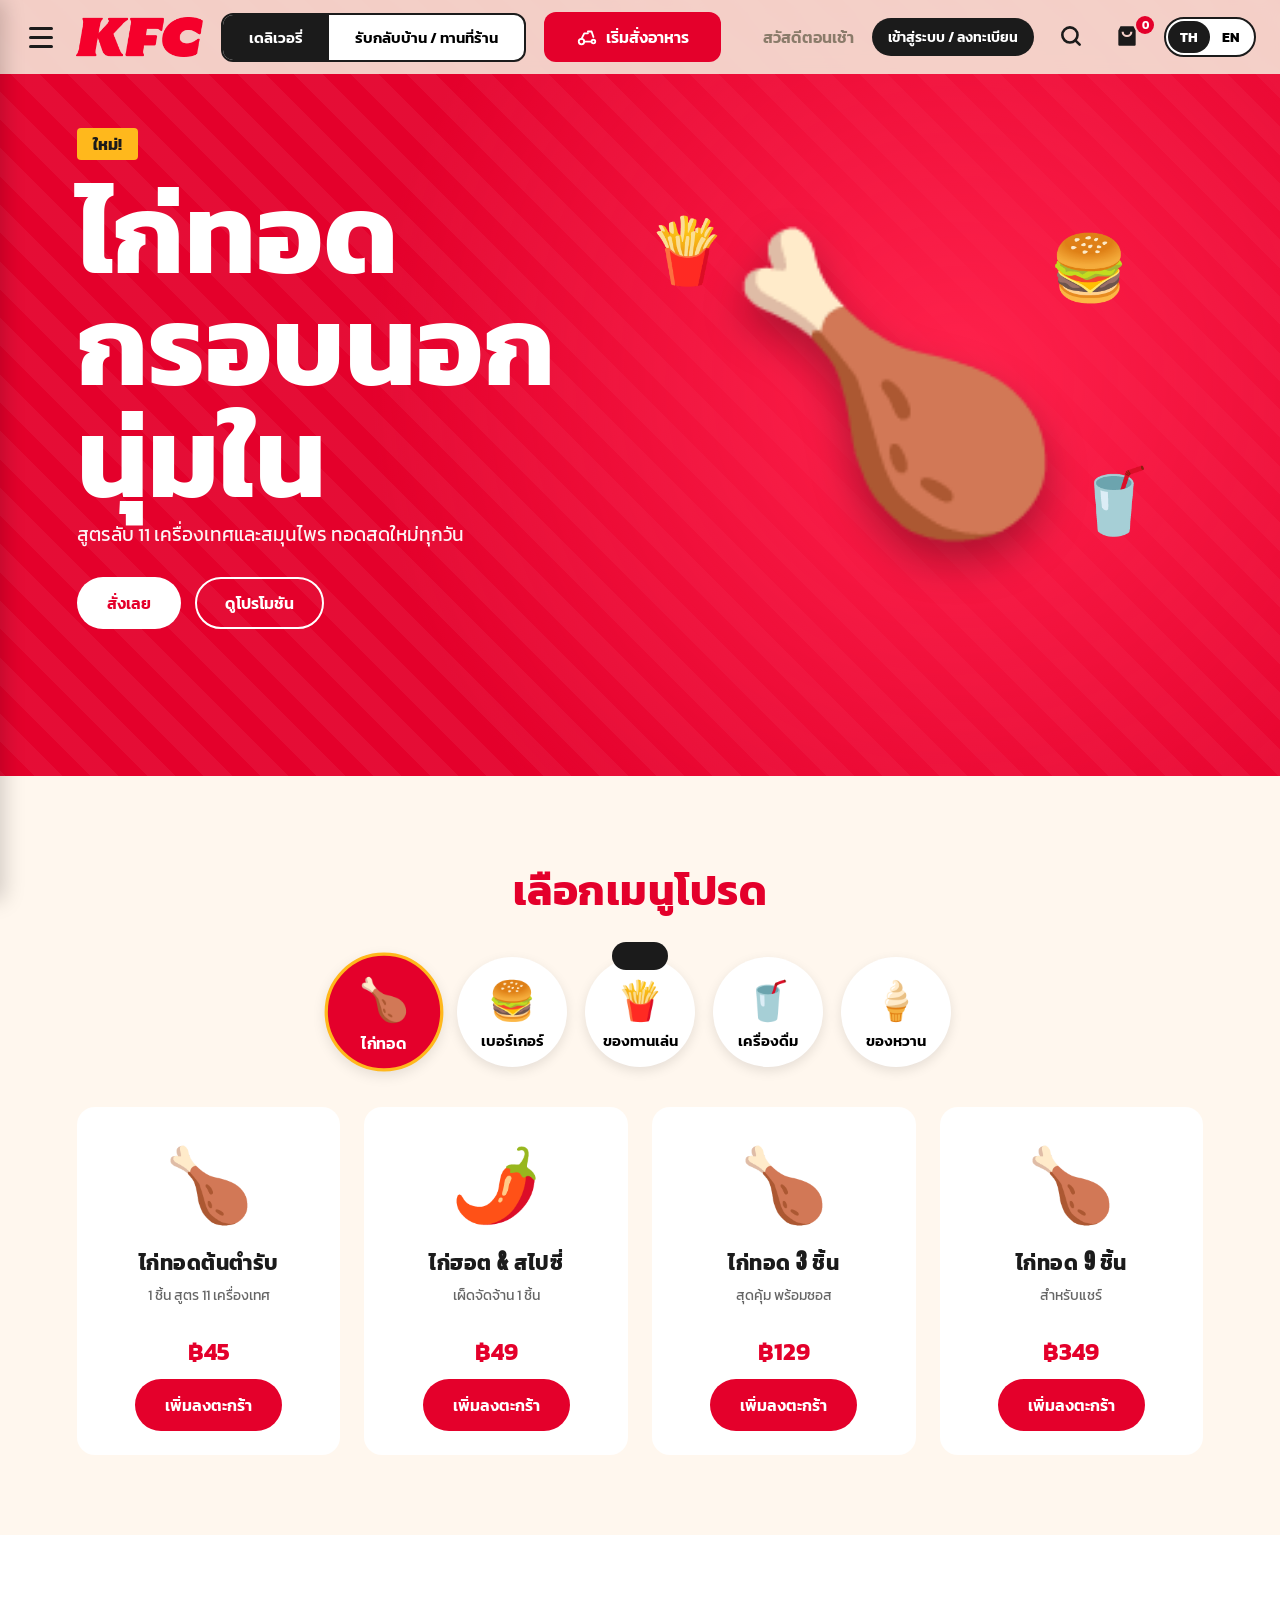
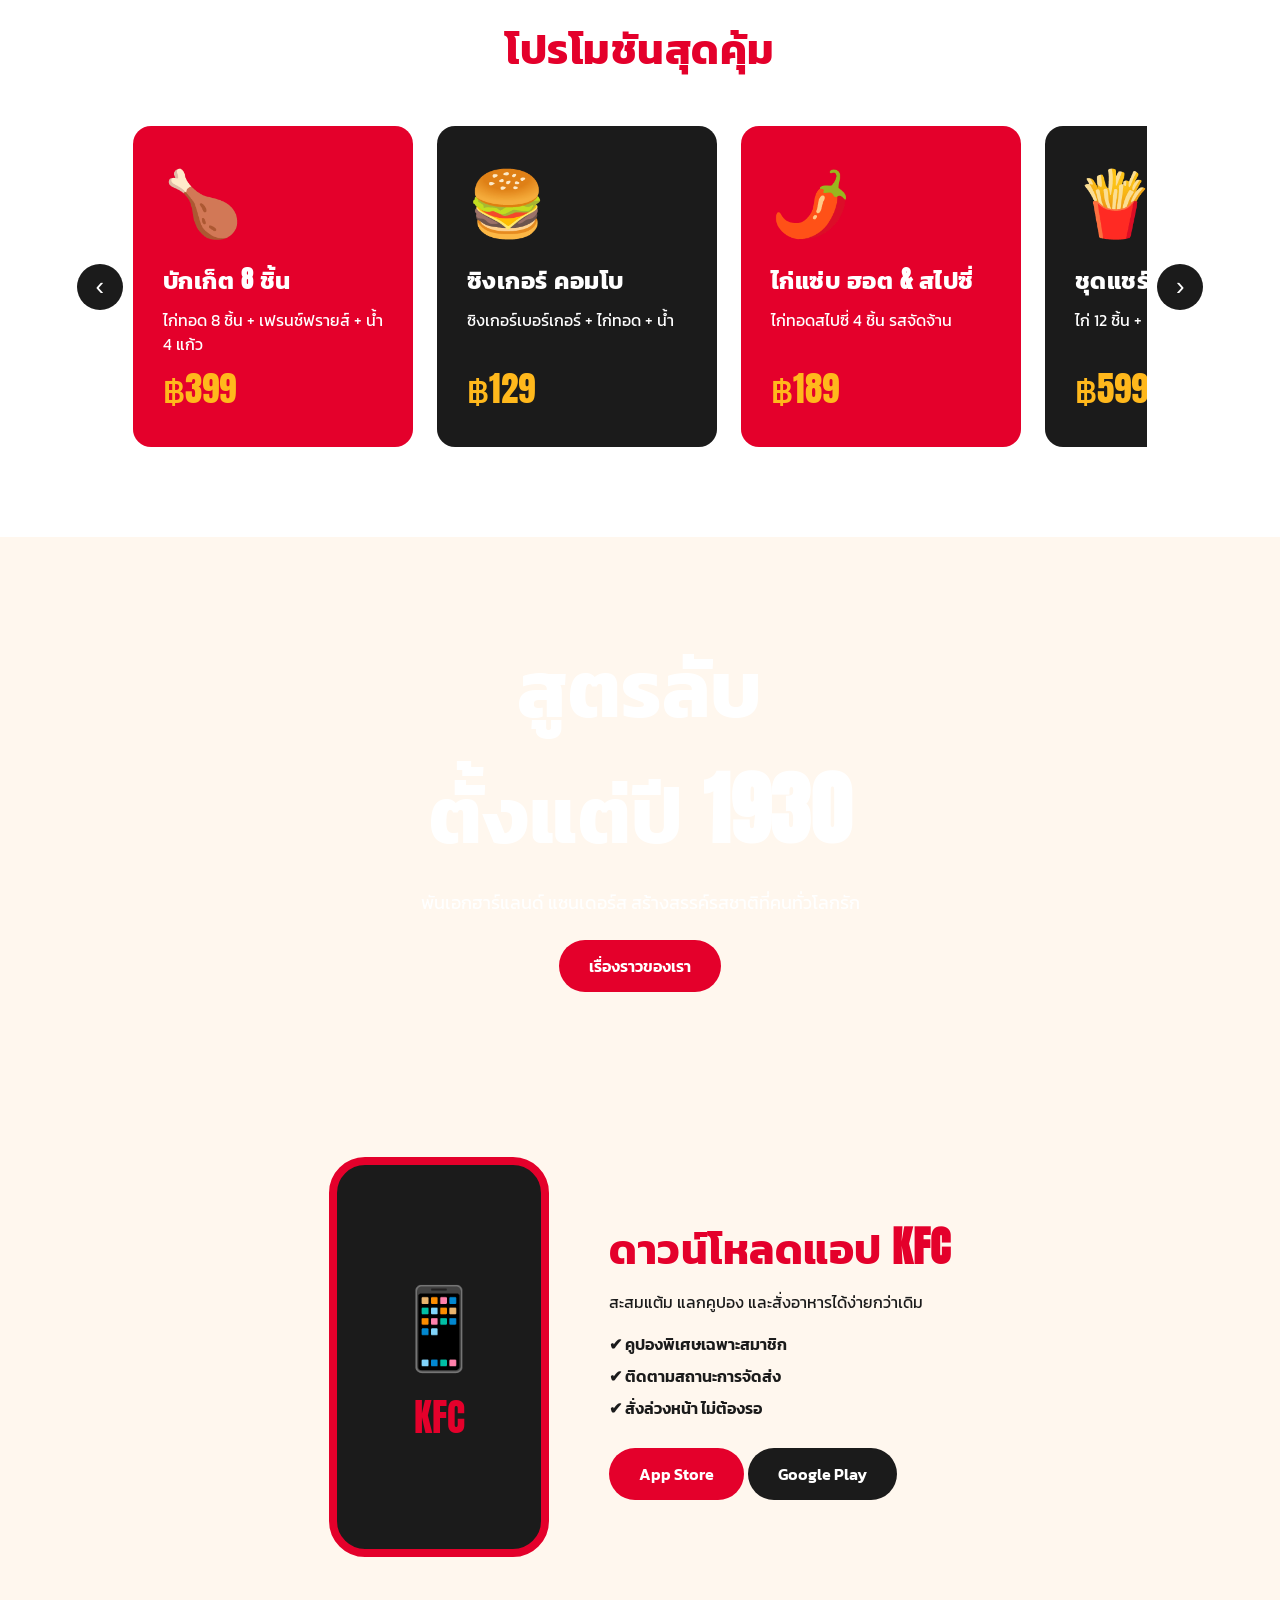
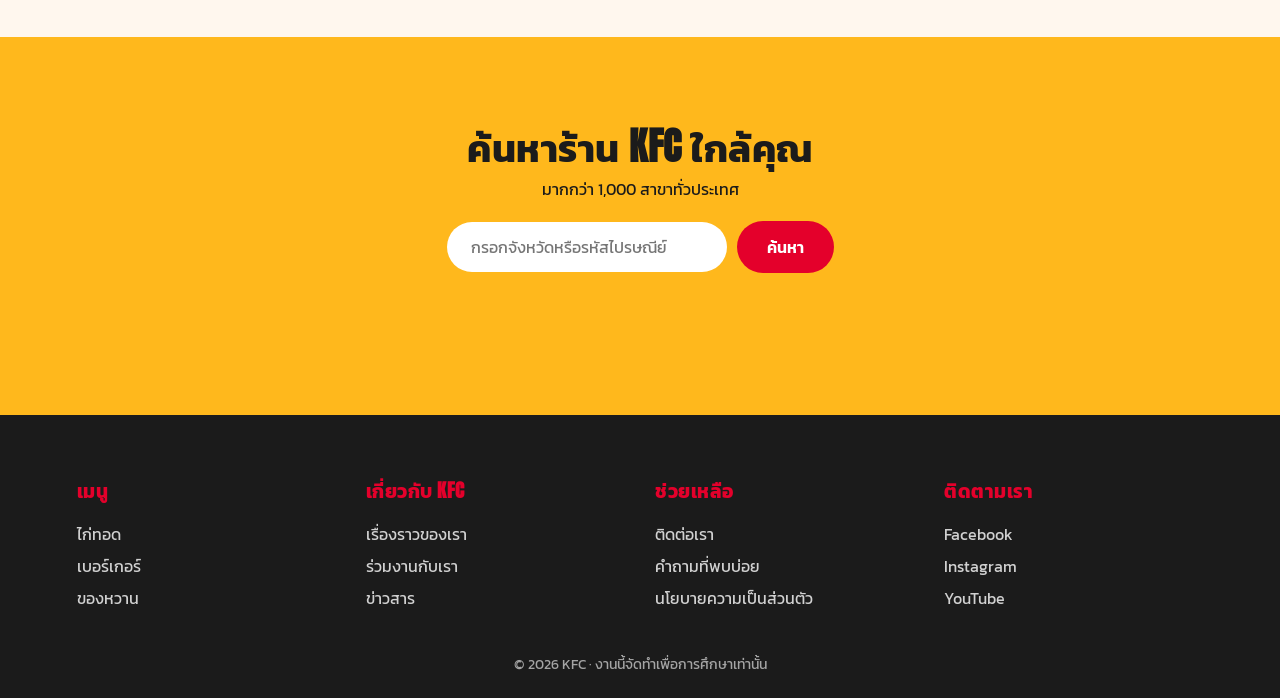
==== commit cf305533: "Merge branch 'main' of https://github.com/exrthz/KFC into nsleep" ====
--- a/Homepage/index.html
+++ b/Homepage/index.html
@@ -2,481 +2,182 @@
 <!DOCTYPE html>
 <html lang="th">
 <head>
-    <meta charset="UTF-8">
-    <meta name="viewport" content="width=device-width, initial-scale=1">
-    <title>KFC ไทย | ไก่ทอดสูตรต้นตำรับ</title>
+<meta charset="UTF-8">
+<meta name="viewport" content="width=device-width, initial-scale=1">
+<title>KFC ไทย | ไก่ทอดสูตรต้นตำรับ</title>
+<link rel="preconnect" href="https://fonts.googleapis.com">
+<link href="https://fonts.googleapis.com/css2?family=Anton&family=Kanit:wght@300;400;600;700&display=swap" rel="stylesheet">
+<link rel="stylesheet" href="css/style.css">
 
-    <!-- GOOGLE FONTS -->
-    <link rel="preconnect" href="https://fonts.googleapis.com">
-    <link href="https://fonts.googleapis.com/css2?family=Anton&family=Kanit:wght@300;400;600;700&display=swap" rel="stylesheet">
-
-    <!-- CSS -->
-    <link rel="stylesheet" href="css/style.css">
 </head>
 
 <body>
-
-    <!-- ========================================
-         HEADER
-    ======================================== -->
-
-    <header class="header-wrapper">
-
-    <div class="header" id="header">
-
-        <div class="header__left">
-
-            <button class="burger" id="burger" aria-label="เมนู">
-                <span></span>
-                <span></span>
-                <span></span>
-            </button>
-
-            <a href="#" class="logo" id="logoTrigger" aria-label="KFC">
-                <img src="images/kfclogo.png" alt="KFC">
-            </a>
-
-            <div class="seg" id="seg">
-                <button class="seg__btn active" data-i18n="delivery">เดลิเวอรี่</button>
-                <button class="seg__btn" data-i18n="pickup">รับกลับบ้าน / ทานที่ร้าน</button>
-            </div>
-
-            <a href="#menu" class="btn btn--order">
-                <svg viewBox="0 0 24 24" width="22" height="22" fill="none" stroke="currentColor" stroke-width="2" stroke-linecap="round" stroke-linejoin="round">
-                    <circle cx="6" cy="17" r="3"/>
-                    <circle cx="19" cy="17" r="2"/>
-                    <path d="M9 17h7M13 6h4l2 6M6 14l3-6h4"/>
-                </svg>
-                <span data-i18n="order">เริ่มสั่งอาหาร</span>
-            </a>
-
-        </div>
-
-        <div class="header__right">
-
-            <span class="greet" id="greet">สวัสดีตอนบ่าย</span>
-
-            <button class="pill" id="loginBtn" data-i18n="login">
-                เข้าสู่ระบบ / ลงทะเบียน
-            </button>
-
-            <button class="icon" aria-label="ค้นหา" id="searchBtn">
-                <svg viewBox="0 0 24 24" width="26" height="26" fill="none" stroke="currentColor" stroke-width="2.4" stroke-linecap="round">
-                    <circle cx="11" cy="11" r="7"/>
-                    <path d="M20 20l-4-4"/>
-                </svg>
-            </button>
-
-            <button class="icon bag" id="cartBtn" aria-label="ตะกร้า">
-                <svg viewBox="0 0 24 24" width="26" height="26" fill="currentColor">
-                    <path d="M6 3h12l2 4v13a1 1 0 0 1-1 1H5a1 1 0 0 1-1-1V7l2-4zm1 5a5 5 0 0 0 10 0H15a3 3 0 0 1-6 0H7z"/>
-                </svg>
-                <em id="cartCount">0</em>
-            </button>
-
-            <div class="lang" id="lang">
-                <button class="on" data-lang="th">TH</button>
-                <button data-lang="en">EN</button>
-            </div>
-
-        </div>
-
-        <!-- SEARCH BAR -->
-        <div class="searchbar" id="searchbar">
-
-            <label class="searchbox">
-                <svg viewBox="0 0 24 24" width="22" height="22" fill="none" stroke="currentColor" stroke-width="2.6" stroke-linecap="round">
-                    <circle cx="11" cy="11" r="7"/>
-                    <path d="M20 20l-4-4"/>
-                </svg>
-
-                <input id="searchInput" type="text" placeholder="ค้นหาเมนู" data-ph="search">
-            </label>
-
-            <button class="cancel" id="searchCancel" data-i18n="cancel">
-                ยกเลิก
-            </button>
-
-        </div>
-
-                <!-- NAVIGATION -->
-        <nav class="nav" id="nav">
-            <a href="#menu">เมนู</a>
-            <a href="#deals">โปรโมชัน</a>
-            <a href="#app">แอป KFC</a>
-            <a href="#stores">ร้านใกล้คุณ</a>
-        </nav>
-
+<header class="header" id="header">
+  <div class="header__left">
+    <button class="burger" id="burger" aria-label="เมนู"><span></span><span></span><span></span></button>
+    <a href="#" class="logo" id="logoTrigger" aria-label="KFC"><img src="images/kfclogo.png" alt="KFC"></a>
+    <div class="seg" id="seg">
+      <button class="seg__btn active" data-i18n="delivery">เดลิเวอรี่</button>
+      <button class="seg__btn" data-i18n="pickup">รับกลับบ้าน / ทานที่ร้าน</button>
     </div>
-
-    <!-- ========================================
-         BANNER SLIDER
-    ======================================== -->
-
-    <section class="banner-slider" id="bannerSlider">
-
-        <div class="banner-track" id="bannerTrack">
-
-            <div class="banner-slide active">
-                <img src="images/banner/b1.webp" alt="KFC Original Recipe">
-            </div>
-
-            <div class="banner-slide">
-                <img src="images/banner/b2.webp" alt="KFC Fried Chicken">
-            </div>
-
-            <div class="banner-slide">
-                <img src="images/banner/b3.webp" alt="KFC The Box Kaisen and Scoops Fries">
-            </div>
-
-            <div class="banner-slide">
-                <img src="images/banner/b4.webp" alt="KFC Scoops Fries">
-            </div>
-
-        </div>
-
-        <button class="banner-arrow banner-prev" id="bannerPrev" aria-label="Previous banner">
-            &#10094;
-        </button>
-
-        <button class="banner-arrow banner-next" id="bannerNext" aria-label="Next banner">
-            &#10095;
-        </button>
-
-        <div class="banner-dots" id="bannerDots">
-            <button class="banner-dot active" data-slide="0" aria-label="Banner 1"></button>
-            <button class="banner-dot" data-slide="1" aria-label="Banner 2"></button>
-            <button class="banner-dot" data-slide="2" aria-label="Banner 3"></button>
-            <button class="banner-dot" data-slide="3" aria-label="Banner 4"></button>
-        </div>
-
-    </section>
-
+    <a href="#menu" class="btn btn--order"><svg viewBox="0 0 24 24" width="22" height="22" fill="none" stroke="currentColor" stroke-width="2" stroke-linecap="round" stroke-linejoin="round"><circle cx="6" cy="17" r="3"/><circle cx="19" cy="17" r="2"/><path d="M9 17h7M13 6h4l2 6M6 14l3-6h4"/></svg><span data-i18n="order">เริ่มสั่งอาหาร</span></a>
+  </div>
+  <div class="header__right">
+    <span class="greet" id="greet">สวัสดีตอนบ่าย</span>
+    <button class="pill" id="loginBtn" data-i18n="login">เข้าสู่ระบบ / ลงทะเบียน</button>
+    <button class="icon" aria-label="ค้นหา" id="searchBtn"><svg viewBox="0 0 24 24" width="26" height="26" fill="none" stroke="currentColor" stroke-width="2.4" stroke-linecap="round"><circle cx="11" cy="11" r="7"/><path d="M20 20l-4-4"/></svg></button>
+    <button class="icon bag" id="cartBtn" aria-label="ตะกร้า"><svg viewBox="0 0 24 24" width="26" height="26" fill="currentColor"><path d="M6 3h12l2 4v13a1 1 0 0 1-1 1H5a1 1 0 0 1-1-1V7l2-4zm1 5a5 5 0 0 0 10 0H15a3 3 0 0 1-6 0H7z"/></svg><em id="cartCount">0</em></button>
+    <div class="lang" id="lang"><button class="on" data-lang="th">TH</button><button data-lang="en">EN</button></div>
+  </div>
+  <div class="searchbar" id="searchbar">
+    <label class="searchbox"><svg viewBox="0 0 24 24" width="22" height="22" fill="none" stroke="currentColor" stroke-width="2.6" stroke-linecap="round"><circle cx="11" cy="11" r="7"/><path d="M20 20l-4-4"/></svg><input id="searchInput" type="text" placeholder="ค้นหาเมนู" data-ph="search"></label>
+    <button class="cancel" id="searchCancel" data-i18n="cancel">ยกเลิก</button>
+  </div>
+  <nav class="nav" id="nav"><a href="#menu">เมนู</a><a href="#deals">โปรโมชัน</a><a href="#app">แอป KFC</a><a href="#stores">ร้านใกล้คุณ</a></nav>
 </header>
 
+<!-- แถบเลื่อนด้านซ้ายเมื่อกดที่ Logo -->
+<div class="drawer-backdrop" id="drawerBackdrop"></div>
+<aside class="logo-drawer" id="logoDrawer" aria-hidden="true">
+  <button class="logo-drawer__close" id="drawerClose" aria-label="ปิดเมนู">✕</button>
+  <ul class="logo-drawer__list">
+    <li><a href="#deals" class="is-bold" data-i18n="drawer_promo">โปรโมชัน</a></li>
+    <li><a href="#menu" data-i18n="drawer_bestseller">สินค้าขายดี</a></li>
+    <li><a href="#menu" data-i18n="drawer_group">ชุดคอมโบ</a></li>
+    <li><a href="#menu" data-i18n="drawer_box">เดอะบ็อกซ์</a></li>
+    <li><a href="#menu" data-i18n="drawer_setone">ชุดอิ่มคนเดียว</a></li>
+    <li><a href="#menu" data-i18n="drawer_cbr">ไก่ทอด / เบอร์เกอร์ / ข้าว</a></li>
+    <li><a href="#menu" data-i18n="drawer_snacks">ของทานเล่น</a></li>
+    <li><a href="#menu" data-i18n="drawer_sweets">ของหวาน</a></li>
+    <li><a href="#menu" data-i18n="drawer_drinks">เครื่องดื่ม</a></li>
+  </ul>
+</aside>
 
+<section class="hero">
+  <div class="hero__bg" data-parallax="0.3"></div>
+  <div class="hero__text reveal">
+    <span class="tag">ใหม่!</span>
+    <h1>ไก่ทอด<br>กรอบนอก<br>นุ่มใน</h1>
+    <p>สูตรลับ 11 เครื่องเทศและสมุนไพร ทอดสดใหม่ทุกวัน</p>
+    <a href="#menu" class="btn btn--primary">สั่งเลย</a>
+    <a href="#deals" class="btn btn--outline">ดูโปรโมชัน</a>
+  </div>
+  <div class="hero__art" data-parallax="-0.15"><span class="bucket">🍗</span><span class="float f1">🍟</span><span class="float f2">🥤</span><span class="float f3">🍔</span></div>
+</section>
 
-    <!-- ========================================
-         LOGO DRAWER
-    ======================================== -->
+<section class="categories" id="menu">
+  <h2 class="title reveal">เลือกเมนูโปรด</h2>
+  <div class="cat-list">
+    <button class="cat active" data-cat="chicken"><i>🍗</i>ไก่ทอด</button>
+    <button class="cat" data-cat="burger"><i>🍔</i>เบอร์เกอร์</button>
+    <button class="cat" data-cat="snack"><i>🍟</i>ของทานเล่น</button>
+    <button class="cat" data-cat="drink"><i>🥤</i>เครื่องดื่ม</button>
+    <button class="cat" data-cat="dessert"><i>🍦</i>ของหวาน</button>
+  </div>
+  <div class="products" id="products"></div>
+</section>
 
-    <div class="drawer-backdrop" id="drawerBackdrop"></div>
+<section class="deals" id="deals">
+  <h2 class="title reveal">โปรโมชันสุดคุ้ม</h2>
+  <div class="carousel">
+    <button class="arrow" id="prev">‹</button>
+    <div class="track" id="track">
+      <article class="deal"><i>🍗</i><h3>บักเก็ต 8 ชิ้น</h3><p>ไก่ทอด 8 ชิ้น + เฟรนช์ฟรายส์ + น้ำ 4 แก้ว</p><b>฿399</b></article>
+      <article class="deal deal--dark"><i>🍔</i><h3>ซิงเกอร์ คอมโบ</h3><p>ซิงเกอร์เบอร์เกอร์ + ไก่ทอด + น้ำ</p><b>฿129</b></article>
+      <article class="deal"><i>🌶️</i><h3>ไก่แซ่บ ฮอต &amp; สไปซี่</h3><p>ไก่ทอดสไปซี่ 4 ชิ้น รสจัดจ้าน</p><b>฿189</b></article>
+      <article class="deal deal--dark"><i>🍟</i><h3>ชุดแชร์ปาร์ตี้</h3><p>ไก่ 12 ชิ้น + นักเก็ต + ฟรายส์ใหญ่</p><b>฿599</b></article>
+    </div>
+    <button class="arrow" id="next">›</button>
+  </div>
+</section>
 
-    <aside class="logo-drawer" id="logoDrawer" aria-hidden="true">
+<section class="parallax-band" data-parallax-bg>
+  <div class="reveal"><h2>สูตรลับ<br>ตั้งแต่ปี 1930</h2><p>พันเอกฮาร์แลนด์ แซนเดอร์ส สร้างสรรค์รสชาติที่คนทั่วโลกรัก</p><a href="#" class="btn btn--primary">เรื่องราวของเรา</a></div>
+</section>
 
-        <button class="logo-drawer__close" id="drawerClose" aria-label="ปิดเมนู">
-            ✕
-        </button>
+<section class="app" id="app">
+  <div class="app__phone reveal">📱<span>KFC</span></div>
+  <div class="app__text reveal">
+    <h2>ดาวน์โหลดแอป KFC</h2>
+    <p>สะสมแต้ม แลกคูปอง และสั่งอาหารได้ง่ายกว่าเดิม</p>
+    <ul><li>✔ คูปองพิเศษเฉพาะสมาชิก</li><li>✔ ติดตามสถานะการจัดส่ง</li><li>✔ สั่งล่วงหน้า ไม่ต้องรอ</li></ul>
+    <button class="btn btn--primary">App Store</button> <button class="btn btn--dark">Google Play</button>
+  </div>
+</section>
 
-        <ul class="logo-drawer__list">
-            <li><a href="#deals" class="is-bold" data-i18n="drawer_promo">โปรโมชัน</a></li>
-            <li><a href="#menu" data-i18n="drawer_bestseller">สินค้าขายดี</a></li>
-            <li><a href="#menu" data-i18n="drawer_group">ชุดคอมโบ</a></li>
-            <li><a href="#menu" data-i18n="drawer_box">เดอะบ็อกซ์</a></li>
-            <li><a href="#menu" data-i18n="drawer_setone">ชุดอิ่มคนเดียว</a></li>
-            <li><a href="#menu" data-i18n="drawer_cbr">ไก่ทอด / เบอร์เกอร์ / ข้าว</a></li>
-            <li><a href="#menu" data-i18n="drawer_snacks">ของทานเล่น</a></li>
-            <li><a href="#menu" data-i18n="drawer_sweets">ของหวาน</a></li>
-            <li><a href="#menu" data-i18n="drawer_drinks">เครื่องดื่ม</a></li>
-        </ul>
+<section class="stores" id="stores">
+  <div class="reveal"><h2>ค้นหาร้าน KFC ใกล้คุณ</h2><p>มากกว่า 1,000 สาขาทั่วประเทศ</p></div>
+  <form class="finder" onsubmit="return false"><input id="loc" placeholder="กรอกจังหวัดหรือรหัสไปรษณีย์"><button class="btn btn--primary" id="find">ค้นหา</button></form>
+  <p id="findMsg" class="msg"></p>
+</section>
 
-    </aside>
+<footer class="footer">
+  <div class="cols">
+    <div><h4>เมนู</h4><a href="#">ไก่ทอด</a><a href="#">เบอร์เกอร์</a><a href="#">ของหวาน</a></div>
+    <div><h4>เกี่ยวกับ KFC</h4><a href="#">เรื่องราวของเรา</a><a href="#">ร่วมงานกับเรา</a><a href="#">ข่าวสาร</a></div>
+    <div><h4>ช่วยเหลือ</h4><a href="#">ติดต่อเรา</a><a href="#">คำถามที่พบบ่อย</a><a href="#">นโยบายความเป็นส่วนตัว</a></div>
+    <div><h4>ติดตามเรา</h4><a href="#">Facebook</a><a href="#">Instagram</a><a href="#">YouTube</a></div>
+  </div>
+  <p class="copy">© 2026 KFC · งานนี้จัดทำเพื่อการศึกษาเท่านั้น</p>
+</footer>
+<section class="login" id="login" aria-hidden="true">
+  <div class="login__top"><a href="#" class="login__logo"><img src="images/kfclogo.png" alt="KFC"></a>
+    <div class="lang lang--login" id="lang2"><button class="on" data-lang="th">TH</button><button data-lang="en">EN</button></div></div>
+  <button class="login__back" id="loginBack" aria-label="กลับ"><svg viewBox="0 0 24 24" width="30" height="30" fill="none" stroke="currentColor" stroke-width="3" stroke-linecap="round" stroke-linejoin="round"><path d="M15 5l-7 7 7 7"/></svg></button>
+  <form class="login__box" id="loginForm" onsubmit="return false">
+    <h2 data-i18n="welcome">ยินดีต้อนรับสู่ KFC</h2>
+    <input type="tel" id="phone" placeholder="เบอร์โทรศัพท์" data-ph="phone">
+    <button class="btn btn--wide btn--primary" id="signin" data-i18n="signin">ลงชื่อเข้าใช้</button>
+    <p class="or" data-i18n="or">หรือ</p>
+    <button class="btn btn--wide btn--social" type="button"><svg width="24" height="24" viewBox="0 0 24 24"><circle cx="12" cy="12" r="11" fill="#1877f2"/><path d="M13.5 20v-6.5h2.2l.4-2.6h-2.6V9.3c0-.8.3-1.3 1.4-1.3h1.3V5.7c-.2 0-1-.1-1.9-.1-2 0-3.3 1.2-3.3 3.4v1.9H8.8v2.6H11V20z" fill="#fff"/></svg>Sign in with Facebook</button>
+    <button class="btn btn--wide btn--social" type="button"><svg width="22" height="22" viewBox="0 0 48 48"><path fill="#EA4335" d="M24 9.5c3.5 0 6.6 1.2 9 3.5l6.7-6.7C35.6 2.4 30.2 0 24 0 14.6 0 6.5 5.4 2.6 13.2l7.8 6.1C12.3 13.6 17.7 9.5 24 9.5z"/><path fill="#4285F4" d="M46.5 24.5c0-1.6-.1-3.1-.4-4.5H24v9h12.7c-.6 3-2.3 5.5-4.8 7.2l7.6 5.9c4.5-4.1 7-10.2 7-17.6z"/><path fill="#FBBC05" d="M10.4 28.7A14.5 14.5 0 0 1 9.5 24c0-1.6.3-3.2.9-4.7l-7.8-6.1A24 24 0 0 0 0 24c0 3.9.9 7.5 2.6 10.8z"/><path fill="#34A853" d="M24 48c6.5 0 11.9-2.1 15.9-5.8l-7.6-5.9c-2.1 1.4-4.9 2.3-8.3 2.3-6.3 0-11.7-4.1-13.6-9.8l-7.8 6.1C6.5 42.6 14.6 48 24 48z"/></svg>Sign in with Google</button>
+    <p class="noacc" data-i18n="noacc">ไม่มีบัญชีผู้ใช้</p>
+    <button class="btn btn--wide btn--outline-red" type="button" data-i18n="register">สมัครบัญชีผู้ใช้</button>
+    <p class="guest"><span data-i18n="guest1">เริ่มใช้งานแบบ</span> <a href="#" id="guest" data-i18n="guest2">ผู้ใช้ชั่วคราว</a></p>
+    <a href="#" class="forgot" data-i18n="forgot">ลืมรหัสผ่าน?</a>
+    <p class="msg" id="loginMsg"></p>
+  </form>
+</section>
+<div class="toast" id="toast"></div>
+<script src="js/script.js"></script>
+<script>
+  (function () {
+    const burger = document.getElementById('burger');
+    const logoTrigger = document.getElementById('logoTrigger');
+    const drawer = document.getElementById('logoDrawer');
+    const backdrop = document.getElementById('drawerBackdrop');
+    const closeBtn = document.getElementById('drawerClose');
 
+    function openDrawer(e) {
+      e.preventDefault();
+      e.stopImmediatePropagation(); // ป้องกันไม่ให้ script.js เดิมทำงานซ้อน
+      drawer.classList.add('open');
+      backdrop.classList.add('open');
+      drawer.setAttribute('aria-hidden', 'false');
+    }
 
-    <!-- ========================================
-         HERO
-    ======================================== -->
+    function closeDrawer() {
+      drawer.classList.remove('open');
+      backdrop.classList.remove('open');
+      drawer.setAttribute('aria-hidden', 'true');
+    }
 
-    <section class="hero">
+    // กดขีด 3 ขีดเพื่อเปิดแถบเลื่อนด้านซ้าย
+    burger.addEventListener('click', openDrawer, true);
 
-        <div class="hero__bg" data-parallax="0.3"></div>
+    // กดโลโก้แล้วไม่มีอะไรเกิดขึ้น
+    if (logoTrigger) {
+      logoTrigger.addEventListener('click', function (e) {
+        e.preventDefault();
+      });
+    }
 
-        <div class="hero__text reveal">
-            <span class="tag">ใหม่!</span>
-
-            <h1>ไก่ทอด<br>กรอบนอก<br>นุ่มใน</h1>
-
-            <p>สูตรลับ 11 เครื่องเทศและสมุนไพร ทอดสดใหม่ทุกวัน</p>
-
-            <a href="#menu" class="btn btn--primary">สั่งเลย</a>
-            <a href="#deals" class="btn btn--outline">ดูโปรโมชัน</a>
-        </div>
-
-        <div class="hero__art" data-parallax="-0.15">
-            <span class="bucket">🍗</span>
-            <span class="float f1">🍟</span>
-            <span class="float f2">🥤</span>
-            <span class="float f3">🍔</span>
-        </div>
-
-    </section>
-
-
-    <!-- ========================================
-         MENU
-    ======================================== -->
-
-    <section class="categories" id="menu">
-
-        <h2 class="title reveal">เลือกเมนูโปรด</h2>
-
-        <div class="cat-list">
-            <button class="cat active" data-cat="chicken"><i>🍗</i>ไก่ทอด</button>
-            <button class="cat" data-cat="burger"><i>🍔</i>เบอร์เกอร์</button>
-            <button class="cat" data-cat="snack"><i>🍟</i>ของทานเล่น</button>
-            <button class="cat" data-cat="drink"><i>🥤</i>เครื่องดื่ม</button>
-            <button class="cat" data-cat="dessert"><i>🍦</i>ของหวาน</button>
-        </div>
-
-        <div class="products" id="products"></div>
-
-    </section>
-
-
-    <!-- ========================================
-         DEALS
-    ======================================== -->
-
-    <section class="deals" id="deals">
-
-        <h2 class="title reveal">โปรโมชันสุดคุ้ม</h2>
-
-        <div class="carousel">
-
-            <button class="arrow" id="prev">‹</button>
-
-            <div class="track" id="track">
-
-                <article class="deal">
-                    <i>🍗</i>
-                    <h3>บักเก็ต 8 ชิ้น</h3>
-                    <p>ไก่ทอด 8 ชิ้น + เฟรนช์ฟรายส์ + น้ำ 4 แก้ว</p>
-                    <b>฿399</b>
-                </article>
-
-                <article class="deal deal--dark">
-                    <i>🍔</i>
-                    <h3>ซิงเกอร์ คอมโบ</h3>
-                    <p>ซิงเกอร์เบอร์เกอร์ + ไก่ทอด + น้ำ</p>
-                    <b>฿129</b>
-                </article>
-
-                <article class="deal">
-                    <i>🌶️</i>
-                    <h3>ไก่แซ่บ ฮอต &amp; สไปซี่</h3>
-                    <p>ไก่ทอดสไปซี่ 4 ชิ้น รสจัดจ้าน</p>
-                    <b>฿189</b>
-                </article>
-
-                <article class="deal deal--dark">
-                    <i>🍟</i>
-                    <h3>ชุดแชร์ปาร์ตี้</h3>
-                    <p>ไก่ 12 ชิ้น + นักเก็ต + ฟรายส์ใหญ่</p>
-                    <b>฿599</b>
-                </article>
-
-            </div>
-
-            <button class="arrow" id="next">›</button>
-
-        </div>
-
-    </section>
-
-
-    <!-- ========================================
-         PARALLAX BAND
-    ======================================== -->
-
-    <section class="parallax-band" data-parallax-bg>
-
-        <div class="reveal">
-            <h2>สูตรลับ<br>ตั้งแต่ปี 1930</h2>
-            <p>พันเอกฮาร์แลนด์ แซนเดอร์ส สร้างสรรค์รสชาติที่คนทั่วโลกรัก</p>
-            <a href="#" class="btn btn--primary">เรื่องราวของเรา</a>
-        </div>
-
-    </section>
-
-
-    <!-- ========================================
-         APP
-    ======================================== -->
-
-    <section class="app" id="app">
-
-        <div class="app__phone reveal">
-            📱<span>KFC</span>
-        </div>
-
-        <div class="app__text reveal">
-            <h2>ดาวน์โหลดแอป KFC</h2>
-            <p>สะสมแต้ม แลกคูปอง และสั่งอาหารได้ง่ายกว่าเดิม</p>
-
-            <ul>
-                <li>✔ คูปองพิเศษเฉพาะสมาชิก</li>
-                <li>✔ ติดตามสถานะการจัดส่ง</li>
-                <li>✔ สั่งล่วงหน้า ไม่ต้องรอ</li>
-            </ul>
-
-            <button class="btn btn--primary">App Store</button>
-            <button class="btn btn--dark">Google Play</button>
-        </div>
-
-    </section>
-
-
-    <!-- ========================================
-         STORE FINDER
-    ======================================== -->
-
-    <section class="stores" id="stores">
-
-        <div class="reveal">
-            <h2>ค้นหาร้าน KFC ใกล้คุณ</h2>
-            <p>มากกว่า 1,000 สาขาทั่วประเทศ</p>
-        </div>
-
-        <form class="finder" onsubmit="return false">
-            <input id="loc" placeholder="กรอกจังหวัดหรือรหัสไปรษณีย์">
-            <button class="btn btn--primary" id="find">ค้นหา</button>
-        </form>
-
-        <p id="findMsg" class="msg"></p>
-
-    </section>
-
-
-    <!-- ========================================
-         FOOTER
-    ======================================== -->
-
-    <footer class="footer">
-
-        <div class="cols">
-
-            <div>
-                <h4>เมนู</h4>
-                <a href="#">ไก่ทอด</a>
-                <a href="#">เบอร์เกอร์</a>
-                <a href="#">ของหวาน</a>
-            </div>
-
-            <div>
-                <h4>เกี่ยวกับ KFC</h4>
-                <a href="#">เรื่องราวของเรา</a>
-                <a href="#">ร่วมงานกับเรา</a>
-                <a href="#">ข่าวสาร</a>
-            </div>
-
-            <div>
-                <h4>ช่วยเหลือ</h4>
-                <a href="#">ติดต่อเรา</a>
-                <a href="#">คำถามที่พบบ่อย</a>
-                <a href="#">นโยบายความเป็นส่วนตัว</a>
-            </div>
-
-            <div>
-                <h4>ติดตามเรา</h4>
-                <a href="#">Facebook</a>
-                <a href="#">Instagram</a>
-                <a href="#">YouTube</a>
-            </div>
-
-        </div>
-
-        <p class="copy">© 2026 KFC · งานนี้จัดทำเพื่อการศึกษาเท่านั้น</p>
-
-    </footer>
-
-
-    <!-- ========================================
-         LOGIN
-    ======================================== -->
-
-    <section class="login" id="login" aria-hidden="true">
-
-        <div class="login__top">
-
-            <a href="#" class="login__logo">
-                <img src="images/kfclogo.png" alt="KFC">
-            </a>
-
-            <div class="lang lang--login" id="lang2">
-                <button class="on" data-lang="th">TH</button>
-                <button data-lang="en">EN</button>
-            </div>
-
-        </div>
-
-        <button class="login__back" id="loginBack" aria-label="กลับ">
-            <svg viewBox="0 0 24 24" width="30" height="30" fill="none" stroke="currentColor" stroke-width="3" stroke-linecap="round" stroke-linejoin="round">
-                <path d="M15 5l-7 7 7 7"/>
-            </svg>
-        </button>
-
-        <form class="login__box" id="loginForm" onsubmit="return false">
-
-            <h2 data-i18n="welcome">ยินดีต้อนรับสู่ KFC</h2>
-
-            <input type="tel" id="phone" placeholder="เบอร์โทรศัพท์" data-ph="phone">
-
-            <button class="btn btn--wide btn--primary" id="signin" data-i18n="signin">
-                ลงชื่อเข้าใช้
-            </button>
-
-            <p class="or" data-i18n="or">หรือ</p>
-
-            <button class="btn btn--wide btn--social" type="button">
-                <svg width="24" height="24" viewBox="0 0 24 24">
-                    <circle cx="12" cy="12" r="11" fill="#1877f2"/>
-                    <path d="M13.5 20v-6.5h2.2l.4-2.6h-2.6V9.3c0-.8.3-1.3 1.4-1.3h1.3V5.7c-.2 0-1-.1-1.9-.1-2 0-3.3 1.2-3.3 3.4v1.9H8.8v2.6H11V20z" fill="#fff"/>
-                </svg>
-                Sign in with Facebook
-            </button>
-
-            <button class="btn btn--wide btn--social" type="button">
-                <svg width="22" height="22" viewBox="0 0 48 48">
-                    <path fill="#EA4335" d="M24 9.5c3.5 0 6.6 1.2 9 3.5l6.7-6.7C35.6 2.4 30.2 0 24 0 14.6 0 6.5 5.4 2.6 13.2l7.8 6.1C12.3 13.6 17.7 9.5 24 9.5z"/>
-                    <path fill="#4285F4" d="M46.5 24.5c0-1.6-.1-3.1-.4-4.5H24v9h12.7c-.6 3-2.3 5.5-4.8 7.2l7.6 5.9c4.5-4.1 7-10.2 7-17.6z"/>
-                    <path fill="#FBBC05" d="M10.4 28.7A14.5 14.5 0 0 1 9.5 24c0-1.6.3-3.2.9-4.7l-7.8-6.1A24 24 0 0 0 0 24c0 3.9.9 7.5 2.6 10.8z"/>
-                    <path fill="#34A853" d="M24 48c6.5 0 11.9-2.1 15.9-5.8l-7.6-5.9c-2.1 1.4-4.9 2.3-8.3 2.3-6.3 0-11.7-4.1-13.6-9.8l-7.8 6.1C6.5 42.6 14.6 48 24 48z"/>
-                </svg>
-                Sign in with Google
-            </button>
-
-            <p class="noacc" data-i18n="noacc">ไม่มีบัญชีผู้ใช้</p>
-
-            <button class="btn btn--wide btn--outline-red" type="button" data-i18n="register">
-                สมัครบัญชีผู้ใช้
-            </button>
-
-            <p class="guest">
-                <span data-i18n="guest1">เริ่มใช้งานแบบ</span>
-                <a href="#" id="guest" data-i18n="guest2">ผู้ใช้ชั่วคราว</a>
-            </p>
-
-            <a href="#" class="forgot" data-i18n="forgot">ลืมรหัสผ่าน?</a>
-
-            <p class="msg" id="loginMsg"></p>
-
-        </form>
-
-    </section>
-
-
-    <!-- ========================================
-         TOAST
-    ======================================== -->
-
-    <div class="toast" id="toast"></div>
-
-
-    <!-- ========================================
-         MAIN JAVASCRIPT MODULE
-    ======================================== -->
-
-    <script type="module" src="js/main.js"></script>
-
+    closeBtn.addEventListener('click', closeDrawer);
+    backdrop.addEventListener('click', closeDrawer);
+    drawer.querySelectorAll('a').forEach(link => {
+      link.addEventListener('click', closeDrawer);
+    });
+  })();
+</script>
 </body>
 </html>
--- a/Homepage/css/style.css
+++ b/Homepage/css/style.css
@@ -553,20 +553,95 @@
     transform: translateX(0);
 }
 
+.logo-drawer__header {
+  display: flex;
+  align-items: center;
+  justify-content: space-between;
+  margin-bottom: 20px;
+}
+
 .logo-drawer__close {
-    align-self: flex-start;
-    margin-bottom: 24px;
-    padding: 4px;
-    border: none;
-    background: none;
-    color: #1b1b1b;
-    font-size: 24px;
-    line-height: 1;
-    cursor: pointer;
+  align-self: flex-start;
+  background: none;
+  border: none;
+  font-size: 24px;
+  line-height: 1;
+  color: #1b1b1b;
+  cursor: pointer;
+  padding: 4px;
+  margin-bottom: 24px;
 }
 
 .logo-drawer__close:hover {
     color: #e4002b;
+}
+
+.logo-drawer__auth {
+  margin-bottom: 14px;
+}
+.logo-drawer__auth .pill {
+  width: 100%;
+  text-align: center;
+  justify-content: center;
+  font-size: 0.95rem;
+  padding: 10px 16px;
+}
+
+.logo-drawer__seg {
+  margin-bottom: 20px;
+}
+.logo-drawer__seg .seg {
+  display: flex;
+  width: 100%;
+  border: 2px solid #1b1b1b;
+  border-radius: 12px;
+  overflow: hidden;
+  background: #fff;
+}
+.logo-drawer__seg .seg__btn {
+  flex: 1;
+  font: 600 0.85rem "Kanit", sans-serif;
+  padding: 9px 8px;
+  border: 0;
+  background: none;
+  cursor: pointer;
+  text-align: center;
+  transition: background 0.25s, color 0.25s;
+}
+.logo-drawer__seg .seg__btn.active {
+  background: #1b1b1b;
+  color: #fff;
+}
+
+.lang--drawer {
+  display: inline-flex;
+  align-items: center;
+  border: 1.5px solid #1b1b1b;
+  border-radius: 999px;
+  padding: 2px;
+  background: #fff;
+}
+.lang--drawer button {
+  border: 0;
+  background: transparent;
+  color: #1b1b1b;
+  font: 700 0.75rem "Kanit", sans-serif;
+  padding: 3px 10px;
+  border-radius: 999px;
+  cursor: pointer;
+  transition: all 0.2s;
+}
+.lang--drawer button.on {
+  background: #1b1b1b;
+  color: #fff;
+}
+
+.pill.logged-in {
+  background: #e4002b;
+  color: #fff;
+}
+.pill.logged-in:hover {
+  background: #b50022;
 }
 
 .logo-drawer__list {
@@ -1102,16 +1177,16 @@
 ======================================== */
 
 .toast {
-    position: fixed;
-    bottom: 30px;
-    left: 50%;
-    z-index: 99;
-    padding: 14px 28px;
-    border-radius: 50px;
-    background: #1b1b1b;
-    color: #fff;
-    transform: translate(-50%, 100px);
-    transition: transform 0.4s;
+  position: fixed;
+  bottom: 30px;
+  left: 50%;
+  transform: translate(-50%, 100px);
+  background: #1b1b1b;
+  color: #fff;
+  padding: 14px 28px;
+  border-radius: 50px;
+  transition: transform 0.4s;
+  z-index: 99;
 }
 
 .toast.on {
@@ -1124,16 +1199,16 @@
 ======================================== */
 
 .login {
-    position: fixed;
-    inset: 0;
-    z-index: 100;
-    padding: 0;
-    overflow-y: auto;
-    background: #f5ebdc;
-    opacity: 0;
-    visibility: hidden;
-    transform: translateY(30px);
-    transition: opacity 0.4s, transform 0.4s, visibility 0.4s;
+  position: fixed;
+  inset: 0;
+  z-index: 100;
+  padding: 0;
+  background: #f5ebdc;
+  overflow-y: auto;
+  opacity: 0;
+  visibility: hidden;
+  transform: translateY(30px);
+  transition: opacity 0.4s, transform 0.4s, visibility 0.4s;
 }
 
 .login.open {
@@ -1272,97 +1347,34 @@
     color: #e4002b;
     font-weight: 600;
 }
-
-
-/* ========================================
-   16. RESPONSIVE
-======================================== */
-
-@media (max-width: 860px) {
-    .header {
-        padding: 10px 14px;
-    }
-
-    .header__left,
-    .header__right {
-        gap: 10px;
-    }
-
-    .header .greet,
-    .header .pill,
-    .header .seg,
-    .header .lang {
-        display: none;
-    }
-
-    .header .btn--order {
-        padding: 10px 16px;
-    }
-
-    .header .btn--order span {
-        display: none;
-    }
-
-    .hero {
-        flex-direction: column;
-        padding-top: 50px;
-        text-align: center;
-    }
-}
-
-@media (max-width: 768px) {
-    .banner-arrow {
-        width: 36px;
-        height: 36px;
-        font-size: 1.5rem;
-    }
-
-    .banner-prev {
-        left: 10px;
-    }
-
-    .banner-next {
-        right: 10px;
-    }
-
-    .banner-dots {
-        bottom: 10px;
-    }
-
-    .login__box {
-        width: calc(100% - 48px);
-    }
-}
-
-@media (max-width: 480px) {
-    section {
-        padding: 60px 5%;
-    }
-
-    .footer {
-        padding: 40px 6% 20px;
-    }
-
-    .footer .cols {
-        grid-template-columns: repeat(2, 1fr);
-    }
-
-    .banner-slide img {
-        aspect-ratio: 16 / 9;
-    }
-
-    .banner-arrow {
-        width: 32px;
-        height: 32px;
-        font-size: 1.2rem;
-    }
-
-    .banner-dots {
-        bottom: 8px;
-        gap: 7px;
-    }
-
-    .login__box {
-        padding-top: 32px;
-    }
-}
+.btn--wide.btn--primary {
+  margin-top: 4px;
+}
+
+.btn--social {
+  background: #fff;
+  border: 1.5px solid #1b1b1b;
+  color: #1b1b1b;
+  display: flex;
+  flex-direction: row;
+  justify-content: center;
+  align-items: center;
+  gap: 10px;
+  padding: 11px;
+  font-weight: 500;
+}
+.btn--social:hover {
+  background: #ffffff;
+  transform: scale(1.02);
+}
+
+.btn--outline-red {
+  background: #fff;
+  border: 1.5px solid #e4002b;
+  color: #e4002b;
+  font-weight: 700;
+}
+.btn--outline-red:hover {
+  background: #e4002b;
+  color: #fff;
+}
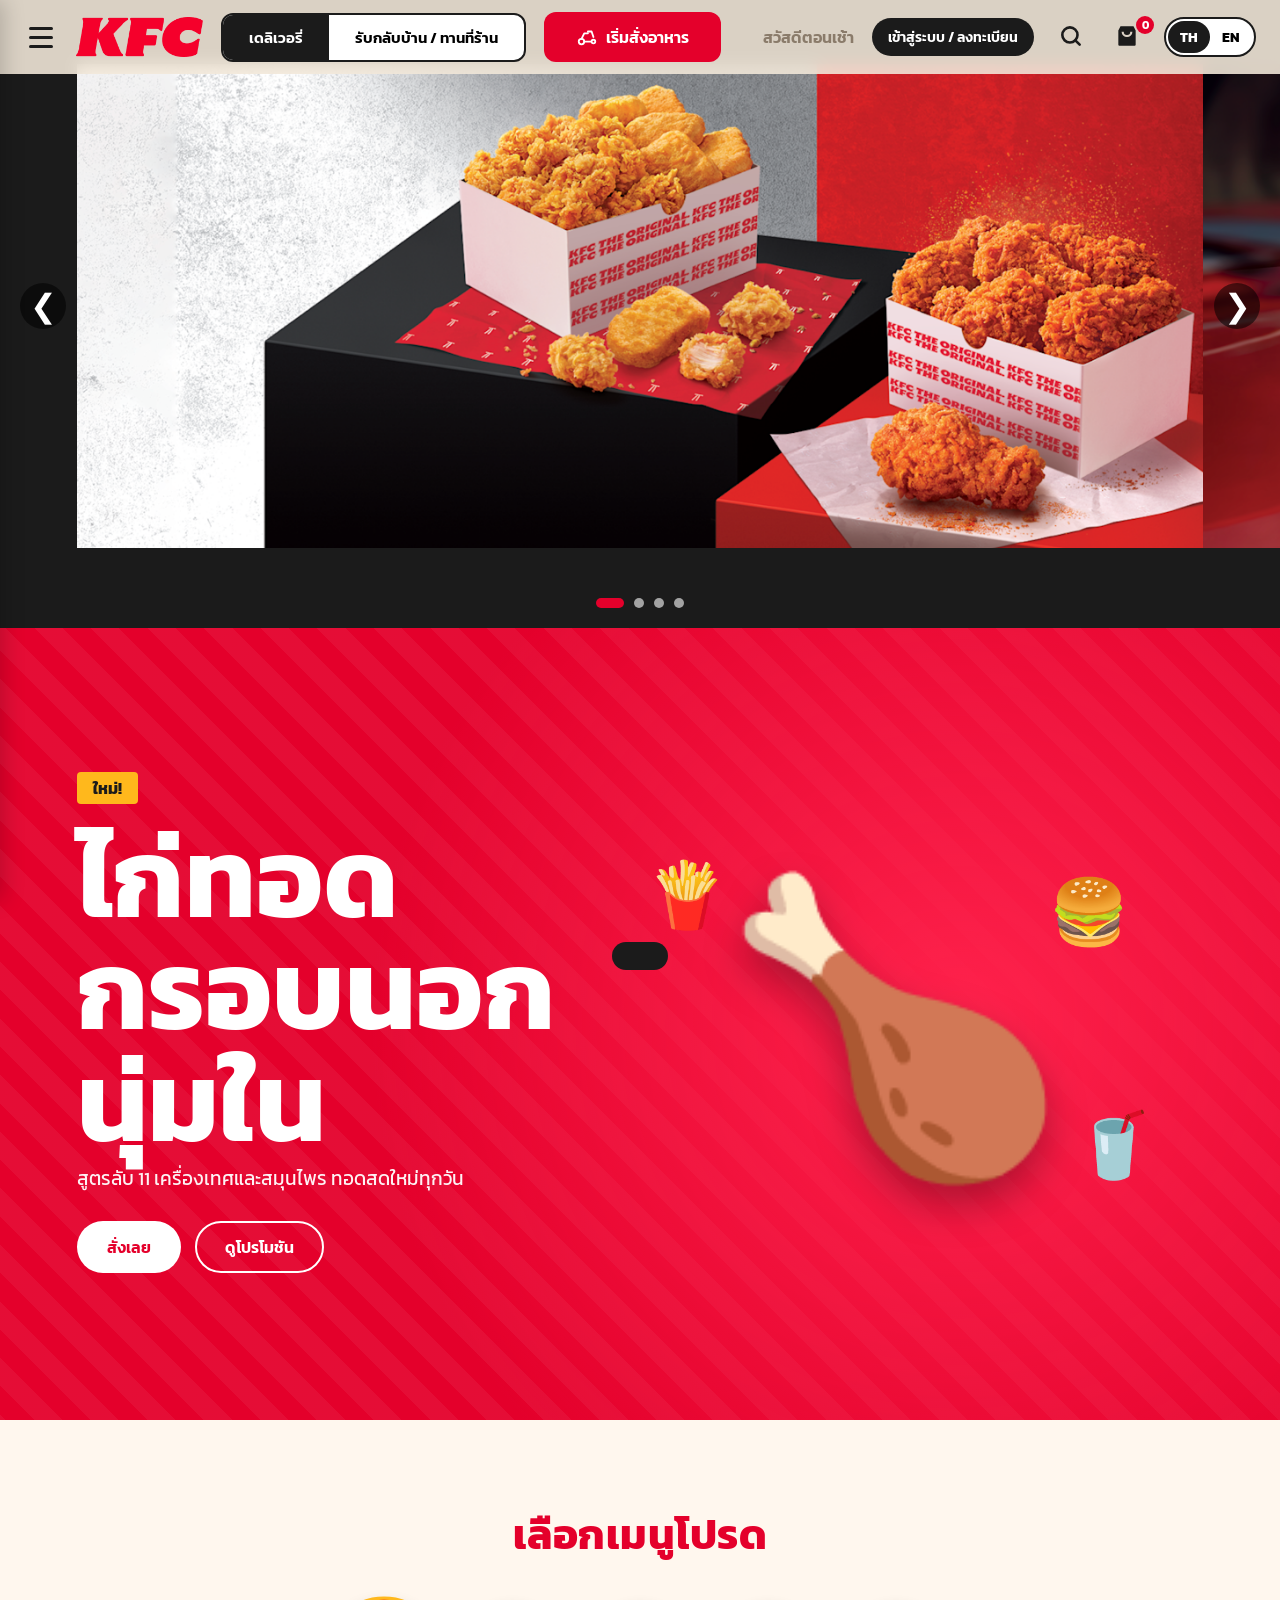
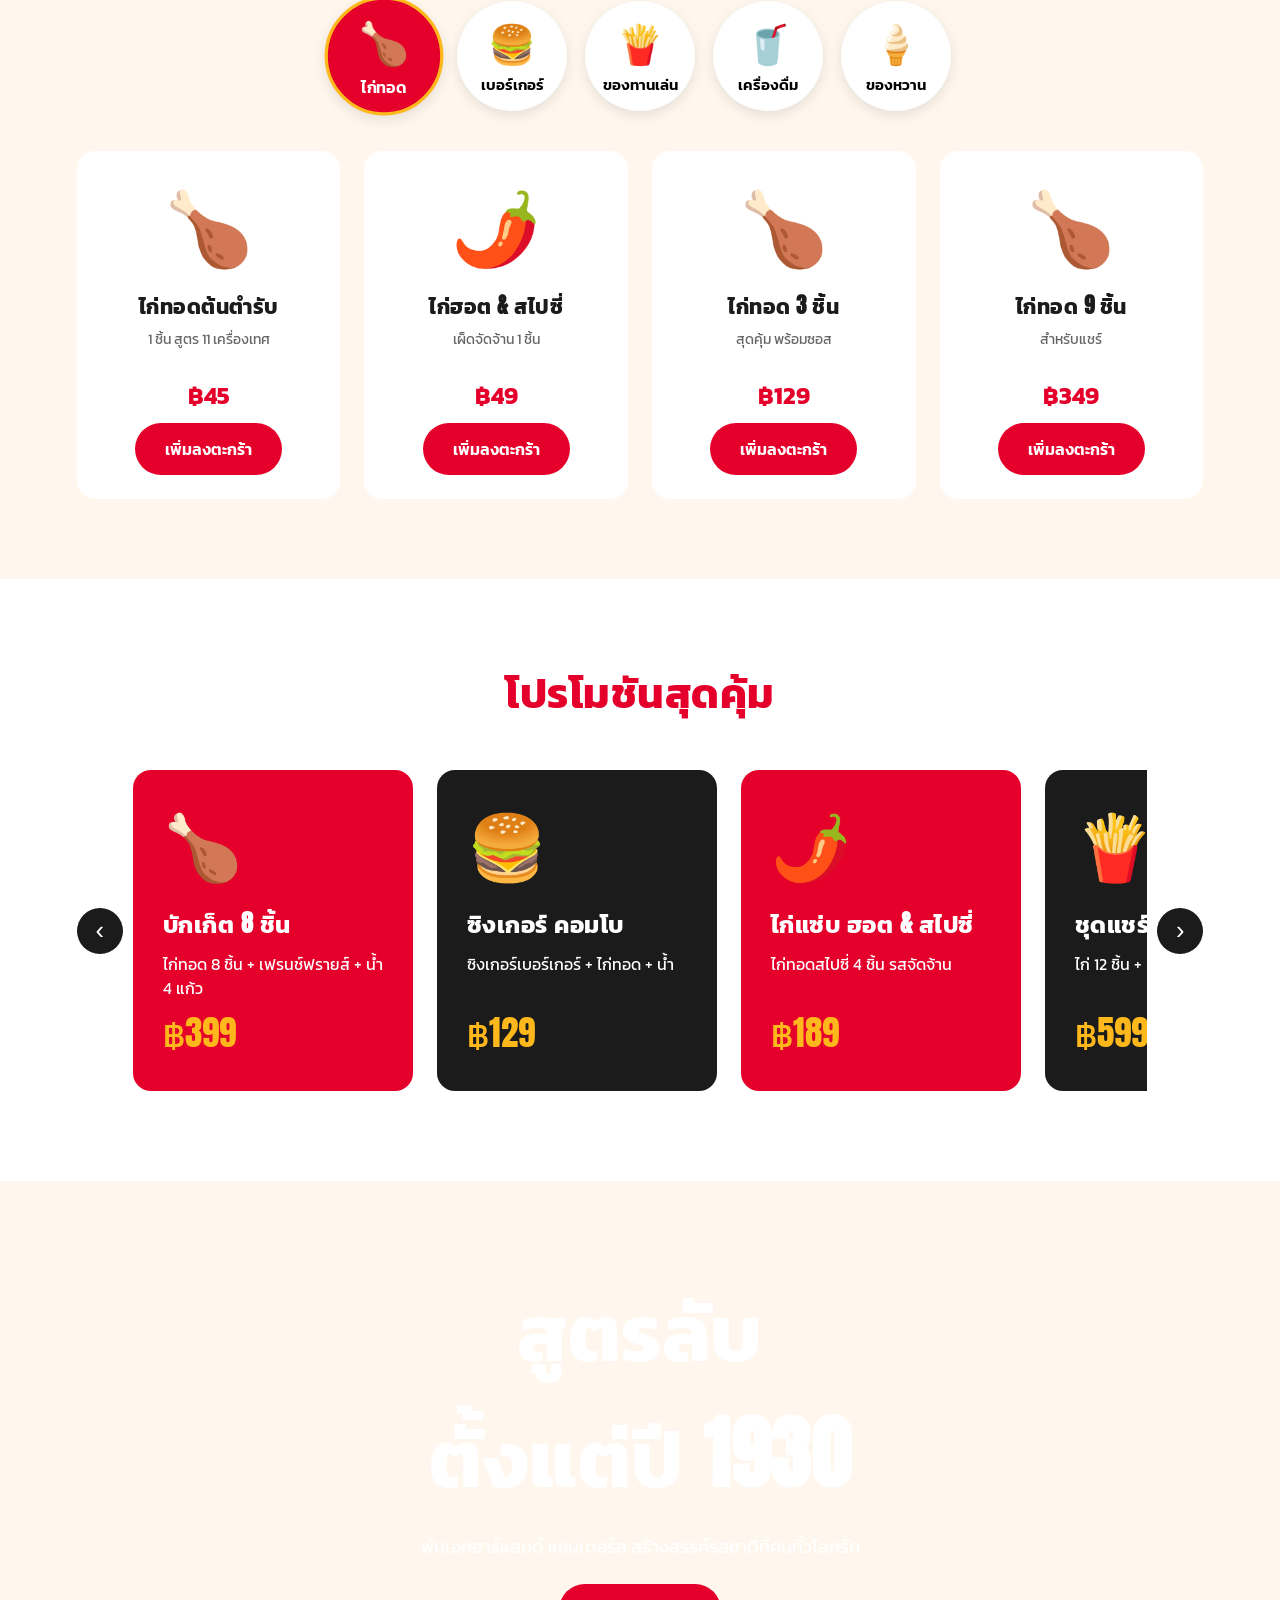
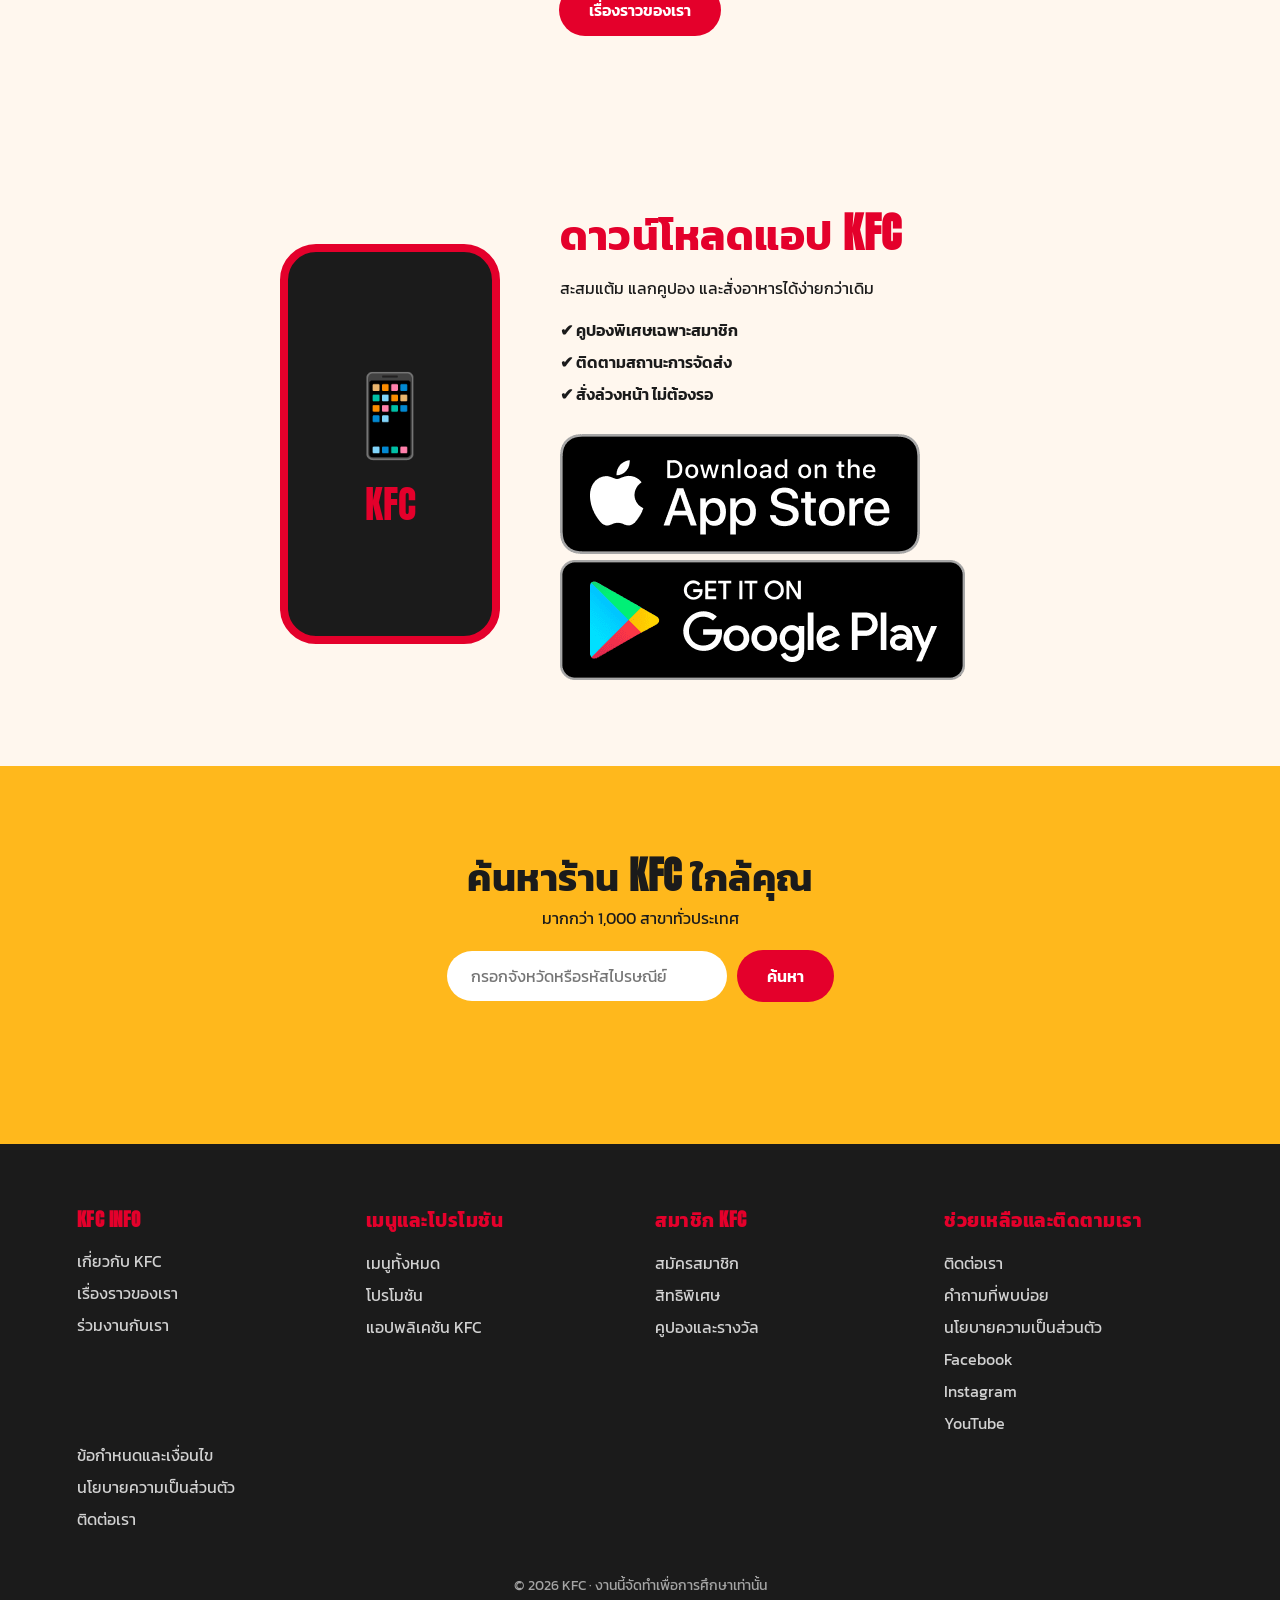
==== commit b2ea86c8: "เพิ่ม banner" ====
--- a/Homepage/index.html
+++ b/Homepage/index.html
@@ -1,183 +1,598 @@
 
 <!DOCTYPE html>
 <html lang="th">
+
 <head>
-<meta charset="UTF-8">
-<meta name="viewport" content="width=device-width, initial-scale=1">
-<title>KFC ไทย | ไก่ทอดสูตรต้นตำรับ</title>
-<link rel="preconnect" href="https://fonts.googleapis.com">
-<link href="https://fonts.googleapis.com/css2?family=Anton&family=Kanit:wght@300;400;600;700&display=swap" rel="stylesheet">
-<link rel="stylesheet" href="css/style.css">
-
+    <meta charset="UTF-8">
+    <meta name="viewport" content="width=device-width, initial-scale=1">
+    <title>KFC ไทย | ไก่ทอดสูตรต้นตำรับ</title>
+
+    <!-- GOOGLE FONTS -->
+    <link rel="preconnect" href="https://fonts.googleapis.com">
+    <link href="https://fonts.googleapis.com/css2?family=Anton&family=Kanit:wght@300;400;600;700&display=swap" rel="stylesheet">
+
+    <!-- CSS -->
+    <link rel="stylesheet" href="css/style.css">
 </head>
 
 <body>
-<header class="header" id="header">
-  <div class="header__left">
-    <button class="burger" id="burger" aria-label="เมนู"><span></span><span></span><span></span></button>
-    <a href="#" class="logo" id="logoTrigger" aria-label="KFC"><img src="images/kfclogo.png" alt="KFC"></a>
-    <div class="seg" id="seg">
-      <button class="seg__btn active" data-i18n="delivery">เดลิเวอรี่</button>
-      <button class="seg__btn" data-i18n="pickup">รับกลับบ้าน / ทานที่ร้าน</button>
-    </div>
-    <a href="#menu" class="btn btn--order"><svg viewBox="0 0 24 24" width="22" height="22" fill="none" stroke="currentColor" stroke-width="2" stroke-linecap="round" stroke-linejoin="round"><circle cx="6" cy="17" r="3"/><circle cx="19" cy="17" r="2"/><path d="M9 17h7M13 6h4l2 6M6 14l3-6h4"/></svg><span data-i18n="order">เริ่มสั่งอาหาร</span></a>
-  </div>
-  <div class="header__right">
-    <span class="greet" id="greet">สวัสดีตอนบ่าย</span>
-    <button class="pill" id="loginBtn" data-i18n="login">เข้าสู่ระบบ / ลงทะเบียน</button>
-    <button class="icon" aria-label="ค้นหา" id="searchBtn"><svg viewBox="0 0 24 24" width="26" height="26" fill="none" stroke="currentColor" stroke-width="2.4" stroke-linecap="round"><circle cx="11" cy="11" r="7"/><path d="M20 20l-4-4"/></svg></button>
-    <button class="icon bag" id="cartBtn" aria-label="ตะกร้า"><svg viewBox="0 0 24 24" width="26" height="26" fill="currentColor"><path d="M6 3h12l2 4v13a1 1 0 0 1-1 1H5a1 1 0 0 1-1-1V7l2-4zm1 5a5 5 0 0 0 10 0H15a3 3 0 0 1-6 0H7z"/></svg><em id="cartCount">0</em></button>
-    <div class="lang" id="lang"><button class="on" data-lang="th">TH</button><button data-lang="en">EN</button></div>
-  </div>
-  <div class="searchbar" id="searchbar">
-    <label class="searchbox"><svg viewBox="0 0 24 24" width="22" height="22" fill="none" stroke="currentColor" stroke-width="2.6" stroke-linecap="round"><circle cx="11" cy="11" r="7"/><path d="M20 20l-4-4"/></svg><input id="searchInput" type="text" placeholder="ค้นหาเมนู" data-ph="search"></label>
-    <button class="cancel" id="searchCancel" data-i18n="cancel">ยกเลิก</button>
-  </div>
-  <nav class="nav" id="nav"><a href="#menu">เมนู</a><a href="#deals">โปรโมชัน</a><a href="#app">แอป KFC</a><a href="#stores">ร้านใกล้คุณ</a></nav>
-</header>
-
-<!-- แถบเลื่อนด้านซ้ายเมื่อกดที่ Logo -->
-<div class="drawer-backdrop" id="drawerBackdrop"></div>
-<aside class="logo-drawer" id="logoDrawer" aria-hidden="true">
-  <button class="logo-drawer__close" id="drawerClose" aria-label="ปิดเมนู">✕</button>
-  <ul class="logo-drawer__list">
-    <li><a href="#deals" class="is-bold" data-i18n="drawer_promo">โปรโมชัน</a></li>
-    <li><a href="#menu" data-i18n="drawer_bestseller">สินค้าขายดี</a></li>
-    <li><a href="#menu" data-i18n="drawer_group">ชุดคอมโบ</a></li>
-    <li><a href="#menu" data-i18n="drawer_box">เดอะบ็อกซ์</a></li>
-    <li><a href="#menu" data-i18n="drawer_setone">ชุดอิ่มคนเดียว</a></li>
-    <li><a href="#menu" data-i18n="drawer_cbr">ไก่ทอด / เบอร์เกอร์ / ข้าว</a></li>
-    <li><a href="#menu" data-i18n="drawer_snacks">ของทานเล่น</a></li>
-    <li><a href="#menu" data-i18n="drawer_sweets">ของหวาน</a></li>
-    <li><a href="#menu" data-i18n="drawer_drinks">เครื่องดื่ม</a></li>
-  </ul>
-</aside>
-
-<section class="hero">
-  <div class="hero__bg" data-parallax="0.3"></div>
-  <div class="hero__text reveal">
-    <span class="tag">ใหม่!</span>
-    <h1>ไก่ทอด<br>กรอบนอก<br>นุ่มใน</h1>
-    <p>สูตรลับ 11 เครื่องเทศและสมุนไพร ทอดสดใหม่ทุกวัน</p>
-    <a href="#menu" class="btn btn--primary">สั่งเลย</a>
-    <a href="#deals" class="btn btn--outline">ดูโปรโมชัน</a>
-  </div>
-  <div class="hero__art" data-parallax="-0.15"><span class="bucket">🍗</span><span class="float f1">🍟</span><span class="float f2">🥤</span><span class="float f3">🍔</span></div>
-</section>
-
-<section class="categories" id="menu">
-  <h2 class="title reveal">เลือกเมนูโปรด</h2>
-  <div class="cat-list">
-    <button class="cat active" data-cat="chicken"><i>🍗</i>ไก่ทอด</button>
-    <button class="cat" data-cat="burger"><i>🍔</i>เบอร์เกอร์</button>
-    <button class="cat" data-cat="snack"><i>🍟</i>ของทานเล่น</button>
-    <button class="cat" data-cat="drink"><i>🥤</i>เครื่องดื่ม</button>
-    <button class="cat" data-cat="dessert"><i>🍦</i>ของหวาน</button>
-  </div>
-  <div class="products" id="products"></div>
-</section>
-
-<section class="deals" id="deals">
-  <h2 class="title reveal">โปรโมชันสุดคุ้ม</h2>
-  <div class="carousel">
-    <button class="arrow" id="prev">‹</button>
-    <div class="track" id="track">
-      <article class="deal"><i>🍗</i><h3>บักเก็ต 8 ชิ้น</h3><p>ไก่ทอด 8 ชิ้น + เฟรนช์ฟรายส์ + น้ำ 4 แก้ว</p><b>฿399</b></article>
-      <article class="deal deal--dark"><i>🍔</i><h3>ซิงเกอร์ คอมโบ</h3><p>ซิงเกอร์เบอร์เกอร์ + ไก่ทอด + น้ำ</p><b>฿129</b></article>
-      <article class="deal"><i>🌶️</i><h3>ไก่แซ่บ ฮอต &amp; สไปซี่</h3><p>ไก่ทอดสไปซี่ 4 ชิ้น รสจัดจ้าน</p><b>฿189</b></article>
-      <article class="deal deal--dark"><i>🍟</i><h3>ชุดแชร์ปาร์ตี้</h3><p>ไก่ 12 ชิ้น + นักเก็ต + ฟรายส์ใหญ่</p><b>฿599</b></article>
-    </div>
-    <button class="arrow" id="next">›</button>
-  </div>
-</section>
-
-<section class="parallax-band" data-parallax-bg>
-  <div class="reveal"><h2>สูตรลับ<br>ตั้งแต่ปี 1930</h2><p>พันเอกฮาร์แลนด์ แซนเดอร์ส สร้างสรรค์รสชาติที่คนทั่วโลกรัก</p><a href="#" class="btn btn--primary">เรื่องราวของเรา</a></div>
-</section>
-
-<section class="app" id="app">
-  <div class="app__phone reveal">📱<span>KFC</span></div>
-  <div class="app__text reveal">
-    <h2>ดาวน์โหลดแอป KFC</h2>
-    <p>สะสมแต้ม แลกคูปอง และสั่งอาหารได้ง่ายกว่าเดิม</p>
-    <ul><li>✔ คูปองพิเศษเฉพาะสมาชิก</li><li>✔ ติดตามสถานะการจัดส่ง</li><li>✔ สั่งล่วงหน้า ไม่ต้องรอ</li></ul>
-    <button class="btn btn--primary">App Store</button> <button class="btn btn--dark">Google Play</button>
-  </div>
-</section>
-
-<section class="stores" id="stores">
-  <div class="reveal"><h2>ค้นหาร้าน KFC ใกล้คุณ</h2><p>มากกว่า 1,000 สาขาทั่วประเทศ</p></div>
-  <form class="finder" onsubmit="return false"><input id="loc" placeholder="กรอกจังหวัดหรือรหัสไปรษณีย์"><button class="btn btn--primary" id="find">ค้นหา</button></form>
-  <p id="findMsg" class="msg"></p>
-</section>
-
-<footer class="footer">
-  <div class="cols">
-    <div><h4>เมนู</h4><a href="#">ไก่ทอด</a><a href="#">เบอร์เกอร์</a><a href="#">ของหวาน</a></div>
-    <div><h4>เกี่ยวกับ KFC</h4><a href="#">เรื่องราวของเรา</a><a href="#">ร่วมงานกับเรา</a><a href="#">ข่าวสาร</a></div>
-    <div><h4>ช่วยเหลือ</h4><a href="#">ติดต่อเรา</a><a href="#">คำถามที่พบบ่อย</a><a href="#">นโยบายความเป็นส่วนตัว</a></div>
-    <div><h4>ติดตามเรา</h4><a href="#">Facebook</a><a href="#">Instagram</a><a href="#">YouTube</a></div>
-  </div>
-  <p class="copy">© 2026 KFC · งานนี้จัดทำเพื่อการศึกษาเท่านั้น</p>
-</footer>
-<section class="login" id="login" aria-hidden="true">
-  <div class="login__top"><a href="#" class="login__logo"><img src="images/kfclogo.png" alt="KFC"></a>
-    <div class="lang lang--login" id="lang2"><button class="on" data-lang="th">TH</button><button data-lang="en">EN</button></div></div>
-  <button class="login__back" id="loginBack" aria-label="กลับ"><svg viewBox="0 0 24 24" width="30" height="30" fill="none" stroke="currentColor" stroke-width="3" stroke-linecap="round" stroke-linejoin="round"><path d="M15 5l-7 7 7 7"/></svg></button>
-  <form class="login__box" id="loginForm" onsubmit="return false">
-    <h2 data-i18n="welcome">ยินดีต้อนรับสู่ KFC</h2>
-    <input type="tel" id="phone" placeholder="เบอร์โทรศัพท์" data-ph="phone">
-    <button class="btn btn--wide btn--primary" id="signin" data-i18n="signin">ลงชื่อเข้าใช้</button>
-    <p class="or" data-i18n="or">หรือ</p>
-    <button class="btn btn--wide btn--social" type="button"><svg width="24" height="24" viewBox="0 0 24 24"><circle cx="12" cy="12" r="11" fill="#1877f2"/><path d="M13.5 20v-6.5h2.2l.4-2.6h-2.6V9.3c0-.8.3-1.3 1.4-1.3h1.3V5.7c-.2 0-1-.1-1.9-.1-2 0-3.3 1.2-3.3 3.4v1.9H8.8v2.6H11V20z" fill="#fff"/></svg>Sign in with Facebook</button>
-    <button class="btn btn--wide btn--social" type="button"><svg width="22" height="22" viewBox="0 0 48 48"><path fill="#EA4335" d="M24 9.5c3.5 0 6.6 1.2 9 3.5l6.7-6.7C35.6 2.4 30.2 0 24 0 14.6 0 6.5 5.4 2.6 13.2l7.8 6.1C12.3 13.6 17.7 9.5 24 9.5z"/><path fill="#4285F4" d="M46.5 24.5c0-1.6-.1-3.1-.4-4.5H24v9h12.7c-.6 3-2.3 5.5-4.8 7.2l7.6 5.9c4.5-4.1 7-10.2 7-17.6z"/><path fill="#FBBC05" d="M10.4 28.7A14.5 14.5 0 0 1 9.5 24c0-1.6.3-3.2.9-4.7l-7.8-6.1A24 24 0 0 0 0 24c0 3.9.9 7.5 2.6 10.8z"/><path fill="#34A853" d="M24 48c6.5 0 11.9-2.1 15.9-5.8l-7.6-5.9c-2.1 1.4-4.9 2.3-8.3 2.3-6.3 0-11.7-4.1-13.6-9.8l-7.8 6.1C6.5 42.6 14.6 48 24 48z"/></svg>Sign in with Google</button>
-    <p class="noacc" data-i18n="noacc">ไม่มีบัญชีผู้ใช้</p>
-    <button class="btn btn--wide btn--outline-red" type="button" data-i18n="register">สมัครบัญชีผู้ใช้</button>
-    <p class="guest"><span data-i18n="guest1">เริ่มใช้งานแบบ</span> <a href="#" id="guest" data-i18n="guest2">ผู้ใช้ชั่วคราว</a></p>
-    <a href="#" class="forgot" data-i18n="forgot">ลืมรหัสผ่าน?</a>
-    <p class="msg" id="loginMsg"></p>
-  </form>
-</section>
-<div class="toast" id="toast"></div>
-<script src="js/script.js"></script>
-<script>
-  (function () {
-    const burger = document.getElementById('burger');
-    const logoTrigger = document.getElementById('logoTrigger');
-    const drawer = document.getElementById('logoDrawer');
-    const backdrop = document.getElementById('drawerBackdrop');
-    const closeBtn = document.getElementById('drawerClose');
-
-    function openDrawer(e) {
-      e.preventDefault();
-      e.stopImmediatePropagation(); // ป้องกันไม่ให้ script.js เดิมทำงานซ้อน
-      drawer.classList.add('open');
-      backdrop.classList.add('open');
-      drawer.setAttribute('aria-hidden', 'false');
-    }
-
-    function closeDrawer() {
-      drawer.classList.remove('open');
-      backdrop.classList.remove('open');
-      drawer.setAttribute('aria-hidden', 'true');
-    }
-
-    // กดขีด 3 ขีดเพื่อเปิดแถบเลื่อนด้านซ้าย
-    burger.addEventListener('click', openDrawer, true);
-
-    // กดโลโก้แล้วไม่มีอะไรเกิดขึ้น
-    if (logoTrigger) {
-      logoTrigger.addEventListener('click', function (e) {
-        e.preventDefault();
-      });
-    }
-
-    closeBtn.addEventListener('click', closeDrawer);
-    backdrop.addEventListener('click', closeDrawer);
-    drawer.querySelectorAll('a').forEach(link => {
-      link.addEventListener('click', closeDrawer);
-    });
-  })();
-</script>
+
+    <!-- ========================================
+         HEADER
+    ======================================== -->
+
+    <header class="header-wrapper">
+
+        <div class="header" id="header">
+
+            <div class="header__left">
+
+                <button class="burger" id="burger" aria-label="เมนู">
+                    <span></span>
+                    <span></span>
+                    <span></span>
+                </button>
+
+                <a href="#" class="logo" id="logoTrigger" aria-label="KFC">
+                    <img src="images/kfclogo.png" alt="KFC">
+                </a>
+
+                <div class="seg" id="seg">
+                    <button class="seg__btn active" data-i18n="delivery">
+                        เดลิเวอรี่
+                    </button>
+
+                    <button class="seg__btn" data-i18n="pickup">
+                        รับกลับบ้าน / ทานที่ร้าน
+                    </button>
+                </div>
+
+                <a href="#menu" class="btn btn--order">
+                    <svg viewBox="0 0 24 24" width="22" height="22"
+                        fill="none" stroke="currentColor" stroke-width="2"
+                        stroke-linecap="round" stroke-linejoin="round">
+                        <circle cx="6" cy="17" r="3"/>
+                        <circle cx="19" cy="17" r="2"/>
+                        <path d="M9 17h7M13 6h4l2 6M6 14l3-6h4"/>
+                    </svg>
+
+                    <span data-i18n="order">เริ่มสั่งอาหาร</span>
+                </a>
+
+            </div>
+
+            <div class="header__right">
+
+                <span class="greet" id="greet">สวัสดีตอนบ่าย</span>
+
+                <button class="pill" id="loginBtn" data-i18n="login">
+                    เข้าสู่ระบบ / ลงทะเบียน
+                </button>
+
+                <button class="icon" aria-label="ค้นหา" id="searchBtn">
+                    <svg viewBox="0 0 24 24" width="26" height="26"
+                        fill="none" stroke="currentColor" stroke-width="2.4"
+                        stroke-linecap="round">
+                        <circle cx="11" cy="11" r="7"/>
+                        <path d="M20 20l-4-4"/>
+                    </svg>
+                </button>
+
+                <button class="icon bag" id="cartBtn" aria-label="ตะกร้า">
+                    <svg viewBox="0 0 24 24" width="26" height="26" fill="currentColor">
+                        <path d="M6 3h12l2 4v13a1 1 0 0 1-1 1H5a1 1 0 0 1-1-1V7l2-4zm1 5a5 5 0 0 0 10 0H15a3 3 0 0 1-6 0H7z"/>
+                    </svg>
+
+                    <em id="cartCount">0</em>
+                </button>
+
+                <div class="lang" id="lang">
+                    <button class="on" data-lang="th">TH</button>
+                    <button data-lang="en">EN</button>
+                </div>
+
+            </div>
+
+            <!-- SEARCH BAR -->
+            <div class="searchbar" id="searchbar">
+
+                <label class="searchbox">
+                    <svg viewBox="0 0 24 24" width="22" height="22"
+                        fill="none" stroke="currentColor" stroke-width="2.6"
+                        stroke-linecap="round">
+                        <circle cx="11" cy="11" r="7"/>
+                        <path d="M20 20l-4-4"/>
+                    </svg>
+
+                    <input
+                        id="searchInput"
+                        type="text"
+                        placeholder="ค้นหาเมนู"
+                        data-ph="search"
+                    >
+                </label>
+
+                <button class="cancel" id="searchCancel" data-i18n="cancel">
+                    ยกเลิก
+                </button>
+
+            </div>
+
+            <!-- NAVIGATION -->
+            <nav class="nav" id="nav">
+                <a href="#menu">เมนู</a>
+                <a href="#deals">โปรโมชัน</a>
+                <a href="#app">แอป KFC</a>
+                <a href="#stores">ร้านใกล้คุณ</a>
+            </nav>
+
+        </div>
+
+        <!-- ========================================
+             BANNER SLIDER
+        ======================================== -->
+
+        <section class="banner-slider" id="bannerSlider">
+
+            <div class="banner-track" id="bannerTrack">
+
+                <div class="banner-slide active">
+                    <img src="images/banner/b1.webp" alt="KFC Original Recipe">
+                </div>
+
+                <div class="banner-slide">
+                    <img src="images/banner/b2.webp" alt="KFC Fried Chicken">
+                </div>
+
+                <div class="banner-slide">
+                    <img src="images/banner/b3.webp" alt="KFC The Box Kaisen and Scoops Fries">
+                </div>
+
+                <div class="banner-slide">
+                    <img src="images/banner/b4.webp" alt="KFC Scoops Fries">
+                </div>
+
+            </div>
+
+            <button class="banner-arrow banner-prev"
+                id="bannerPrev" aria-label="Previous banner">
+                &#10094;
+            </button>
+
+            <button class="banner-arrow banner-next"
+                id="bannerNext" aria-label="Next banner">
+                &#10095;
+            </button>
+
+            <div class="banner-dots" id="bannerDots">
+                <button class="banner-dot active" data-slide="0" aria-label="Banner 1"></button>
+                <button class="banner-dot" data-slide="1" aria-label="Banner 2"></button>
+                <button class="banner-dot" data-slide="2" aria-label="Banner 3"></button>
+                <button class="banner-dot" data-slide="3" aria-label="Banner 4"></button>
+            </div>
+
+        </section>
+
+    </header>
+
+
+    <!-- ========================================
+         LOGO DRAWER
+    ======================================== -->
+
+    <div class="drawer-backdrop" id="drawerBackdrop"></div>
+
+    <aside class="logo-drawer" id="logoDrawer" aria-hidden="true">
+
+        <button class="logo-drawer__close" id="drawerClose" aria-label="ปิดเมนู">
+            ✕
+        </button>
+
+        <ul class="logo-drawer__list">
+            <li><a href="#deals" class="is-bold" data-i18n="drawer_promo">โปรโมชัน</a></li>
+            <li><a href="#menu" data-i18n="drawer_bestseller">สินค้าขายดี</a></li>
+            <li><a href="#menu" data-i18n="drawer_group">ชุดคอมโบ</a></li>
+            <li><a href="#menu" data-i18n="drawer_box">เดอะบ็อกซ์</a></li>
+            <li><a href="#menu" data-i18n="drawer_setone">ชุดอิ่มคนเดียว</a></li>
+            <li><a href="#menu" data-i18n="drawer_cbr">ไก่ทอด / เบอร์เกอร์ / ข้าว</a></li>
+            <li><a href="#menu" data-i18n="drawer_snacks">ของทานเล่น</a></li>
+            <li><a href="#menu" data-i18n="drawer_sweets">ของหวาน</a></li>
+            <li><a href="#menu" data-i18n="drawer_drinks">เครื่องดื่ม</a></li>
+        </ul>
+
+    </aside>
+
+
+    <!-- ========================================
+         HERO
+    ======================================== -->
+
+    <section class="hero">
+
+        <div class="hero__bg" data-parallax="0.3"></div>
+
+        <div class="hero__text reveal">
+
+            <span class="tag">ใหม่!</span>
+
+            <h1>
+                ไก่ทอด<br>
+                กรอบนอก<br>
+                นุ่มใน
+            </h1>
+
+            <p>สูตรลับ 11 เครื่องเทศและสมุนไพร ทอดสดใหม่ทุกวัน</p>
+
+            <a href="#menu" class="btn btn--primary">สั่งเลย</a>
+            <a href="#deals" class="btn btn--outline">ดูโปรโมชัน</a>
+
+        </div>
+
+        <div class="hero__art" data-parallax="-0.15">
+            <span class="bucket">🍗</span>
+            <span class="float f1">🍟</span>
+            <span class="float f2">🥤</span>
+            <span class="float f3">🍔</span>
+        </div>
+
+    </section>
+
+
+    <!-- ========================================
+         MENU
+    ======================================== -->
+
+    <section class="categories" id="menu">
+
+        <h2 class="title reveal">เลือกเมนูโปรด</h2>
+
+        <div class="cat-list">
+
+            <button class="cat active" data-cat="chicken">
+                <i>🍗</i>ไก่ทอด
+            </button>
+
+            <button class="cat" data-cat="burger">
+                <i>🍔</i>เบอร์เกอร์
+            </button>
+
+            <button class="cat" data-cat="snack">
+                <i>🍟</i>ของทานเล่น
+            </button>
+
+            <button class="cat" data-cat="drink">
+                <i>🥤</i>เครื่องดื่ม
+            </button>
+
+            <button class="cat" data-cat="dessert">
+                <i>🍦</i>ของหวาน
+            </button>
+
+        </div>
+
+        <div class="products" id="products"></div>
+
+    </section>
+
+
+    <!-- ========================================
+         DEALS
+    ======================================== -->
+
+    <section class="deals" id="deals">
+
+        <h2 class="title reveal">โปรโมชันสุดคุ้ม</h2>
+
+        <div class="carousel">
+
+            <button class="arrow" id="prev" aria-label="Previous promotion">
+                ‹
+            </button>
+
+            <div class="track" id="track">
+
+                <article class="deal">
+                    <i>🍗</i>
+                    <h3>บักเก็ต 8 ชิ้น</h3>
+                    <p>ไก่ทอด 8 ชิ้น + เฟรนช์ฟรายส์ + น้ำ 4 แก้ว</p>
+                    <b>฿399</b>
+                </article>
+
+                <article class="deal deal--dark">
+                    <i>🍔</i>
+                    <h3>ซิงเกอร์ คอมโบ</h3>
+                    <p>ซิงเกอร์เบอร์เกอร์ + ไก่ทอด + น้ำ</p>
+                    <b>฿129</b>
+                </article>
+
+                <article class="deal">
+                    <i>🌶️</i>
+                    <h3>ไก่แซ่บ ฮอต &amp; สไปซี่</h3>
+                    <p>ไก่ทอดสไปซี่ 4 ชิ้น รสจัดจ้าน</p>
+                    <b>฿189</b>
+                </article>
+
+                <article class="deal deal--dark">
+                    <i>🍟</i>
+                    <h3>ชุดแชร์ปาร์ตี้</h3>
+                    <p>ไก่ 12 ชิ้น + นักเก็ต + ฟรายส์ใหญ่</p>
+                    <b>฿599</b>
+                </article>
+
+            </div>
+
+            <button class="arrow" id="next" aria-label="Next promotion">
+                ›
+            </button>
+
+        </div>
+
+    </section>
+
+
+    <!-- ========================================
+         PARALLAX BAND
+    ======================================== -->
+
+    <section class="parallax-band" data-parallax-bg>
+
+        <div class="reveal">
+            <h2>สูตรลับ<br>ตั้งแต่ปี 1930</h2>
+
+            <p>
+                พันเอกฮาร์แลนด์ แซนเดอร์ส
+                สร้างสรรค์รสชาติที่คนทั่วโลกรัก
+            </p>
+
+            <a href="#" class="btn btn--primary">เรื่องราวของเรา</a>
+        </div>
+
+    </section>
+
+
+    <!-- ========================================
+         APP
+    ======================================== -->
+
+    <section class="app" id="app">
+
+        <div class="app__phone reveal">
+            📱<span>KFC</span>
+        </div>
+
+        <div class="app__text reveal">
+
+            <h2>ดาวน์โหลดแอป KFC</h2>
+
+            <p>สะสมแต้ม แลกคูปอง และสั่งอาหารได้ง่ายกว่าเดิม</p>
+
+            <ul>
+                <li>✔ คูปองพิเศษเฉพาะสมาชิก</li>
+                <li>✔ ติดตามสถานะการจัดส่ง</li>
+                <li>✔ สั่งล่วงหน้า ไม่ต้องรอ</li>
+            </ul>
+
+            <div class="app__buttons">
+
+                <a href="#" class="store-badge"
+                    aria-label="Download on the App Store">
+                    <img src="images/AppStore.png" alt="App Store">
+                </a>
+
+                <a href="#" class="store-badge"
+                    aria-label="Get it on Google Play">
+                    <img src="images/GooglePlay.png" alt="Google Play">
+                </a>
+
+            </div>
+
+        </div>
+
+    </section>
+
+
+    <!-- ========================================
+         STORE FINDER
+    ======================================== -->
+
+    <section class="stores" id="stores">
+
+        <div class="reveal">
+            <h2>ค้นหาร้าน KFC ใกล้คุณ</h2>
+            <p>มากกว่า 1,000 สาขาทั่วประเทศ</p>
+        </div>
+
+        <form class="finder" onsubmit="return false">
+
+            <input
+                id="loc"
+                type="text"
+                placeholder="กรอกจังหวัดหรือรหัสไปรษณีย์"
+            >
+
+            <button class="btn btn--primary" id="find">
+                ค้นหา
+            </button>
+
+        </form>
+
+        <p id="findMsg" class="msg"></p>
+
+    </section>
+
+
+    <!-- ========================================
+         FOOTER
+    ======================================== -->
+
+    <footer class="footer">
+
+        <div class="cols">
+
+            <!-- KFC INFO -->
+            <div>
+                <h4>KFC INFO</h4>
+                <a href="#">เกี่ยวกับ KFC</a>
+                <a href="#">เรื่องราวของเรา</a>
+                <a href="#">ร่วมงานกับเรา</a>
+            </div>
+
+            <!-- MENU -->
+            <div>
+                <h4>เมนูและโปรโมชัน</h4>
+                <a href="#menu">เมนูทั้งหมด</a>
+                <a href="#deals">โปรโมชัน</a>
+                <a href="#app">แอปพลิเคชัน KFC</a>
+            </div>
+
+            <!-- MEMBERS -->
+            <div>
+                <h4>สมาชิก KFC</h4>
+                <a href="#" id="footerMemberReg">สมัครสมาชิก</a>
+                <a href="#">สิทธิพิเศษ</a>
+                <a href="#">คูปองและรางวัล</a>
+            </div>
+
+            <!-- HELP & SOCIAL -->
+            <div>
+                <h4>ช่วยเหลือและติดตามเรา</h4>
+                <a href="#">ติดต่อเรา</a>
+                <a href="#">คำถามที่พบบ่อย</a>
+                <a href="#">นโยบายความเป็นส่วนตัว</a>
+
+                <div class="social-icons">
+                    <a href="#" aria-label="Facebook">Facebook</a>
+                    <a href="#" aria-label="Instagram">Instagram</a>
+                    <a href="#" aria-label="YouTube">YouTube</a>
+                </div>
+            </div>
+
+        </div>
+
+        <div class="footer-bottom-links">
+            <a href="#">ข้อกำหนดและเงื่อนไข</a>
+            <a href="#">นโยบายความเป็นส่วนตัว</a>
+            <a href="#">ติดต่อเรา</a>
+        </div>
+
+        <p class="copy">
+            © 2026 KFC · งานนี้จัดทำเพื่อการศึกษาเท่านั้น
+        </p>
+
+    </footer>
+
+
+    <!-- ========================================
+         LOGIN
+    ======================================== -->
+
+    <section class="login" id="login" aria-hidden="true">
+
+        <div class="login__top">
+
+            <a href="#" class="login__logo">
+                <img src="images/kfclogo.png" alt="KFC">
+            </a>
+
+            <div class="lang lang--login" id="lang2">
+                <button class="on" data-lang="th">TH</button>
+                <button data-lang="en">EN</button>
+            </div>
+
+        </div>
+
+        <button class="login__back" id="loginBack" aria-label="กลับ">
+
+            <svg viewBox="0 0 24 24" width="30" height="30"
+                fill="none" stroke="currentColor" stroke-width="3"
+                stroke-linecap="round" stroke-linejoin="round">
+                <path d="M15 5l-7 7 7 7"/>
+            </svg>
+
+        </button>
+
+        <form class="login__box" id="loginForm" onsubmit="return false">
+
+            <h2 data-i18n="welcome">ยินดีต้อนรับสู่ KFC</h2>
+
+            <input
+                type="tel"
+                id="phone"
+                placeholder="เบอร์โทรศัพท์"
+                data-ph="phone"
+                autocomplete="tel"
+            >
+
+            <button class="btn btn--wide btn--primary"
+                id="signin" data-i18n="signin">
+                ลงชื่อเข้าใช้
+            </button>
+
+            <p class="or" data-i18n="or">หรือ</p>
+
+            <!-- FACEBOOK LOGIN -->
+            <button class="btn btn--wide btn--social" type="button">
+
+                <svg width="24" height="24" viewBox="0 0 24 24">
+                    <circle cx="12" cy="12" r="11" fill="#1877f2"/>
+                    <path d="M13.5 20v-6.5h2.2l.4-2.6h-2.6V9.3c0-.8.3-1.3 1.4-1.3h1.3V5.7c-.2 0-1-.1-1.9-.1-2 0-3.3 1.2-3.3 3.4v1.9H8.8v2.6H11V20z" fill="#fff"/>
+                </svg>
+
+                Sign in with Facebook
+
+            </button>
+
+            <!-- GOOGLE LOGIN -->
+            <button class="btn btn--wide btn--social" type="button">
+
+                <svg width="22" height="22" viewBox="0 0 48 48">
+                    <path fill="#EA4335" d="M24 9.5c3.5 0 6.6 1.2 9 3.5l6.7-6.7C35.6 2.4 30.2 0 24 0 14.6 0 6.5 5.4 2.6 13.2l7.8 6.1C12.3 13.6 17.7 9.5 24 9.5z"/>
+                    <path fill="#4285F4" d="M46.5 24.5c0-1.6-.1-3.1-.4-4.5H24v9h12.7c-.6 3-2.3 5.5-4.8 7.2l7.6 5.9c4.5-4.1 7-10.2 7-17.6z"/>
+                    <path fill="#FBBC05" d="M10.4 28.7A14.5 14.5 0 0 1 9.5 24c0-1.6.3-3.2.9-4.7l-7.8-6.1A24 24 0 0 0 0 24c0 3.9.9 7.5 2.6 10.8z"/>
+                    <path fill="#34A853" d="M24 48c6.5 0 11.9-2.1 15.9-5.8l-7.6-5.9c-2.1 1.4-4.9 2.3-8.3 2.3-6.3 0-11.7-4.1-13.6-9.8l-7.8 6.1C6.5 42.6 14.6 48 24 48z"/>
+                </svg>
+
+                Sign in with Google
+
+            </button>
+
+            <p class="noacc" data-i18n="noacc">
+                ไม่มีบัญชีผู้ใช้
+            </p>
+
+            <button class="btn btn--wide btn--outline-red"
+                type="button" data-i18n="register">
+                สมัครบัญชีผู้ใช้
+            </button>
+
+            <p class="guest">
+                <span data-i18n="guest1">เริ่มใช้งานแบบ</span>
+                <a href="#" id="guest" data-i18n="guest2">ผู้ใช้ชั่วคราว</a>
+            </p>
+
+            <a href="#" class="forgot" data-i18n="forgot">
+                ลืมรหัสผ่าน?
+            </a>
+
+            <p class="msg" id="loginMsg"></p>
+
+        </form>
+
+    </section>
+
+
+    <!-- ========================================
+         TOAST
+    ======================================== -->
+
+    <div class="toast" id="toast"></div>
+
+
+    <!-- ========================================
+         MAIN JAVASCRIPT MODULE
+    ======================================== -->
+
+    <script type="module" src="js/main.js"></script>
+
 </body>
 </html>
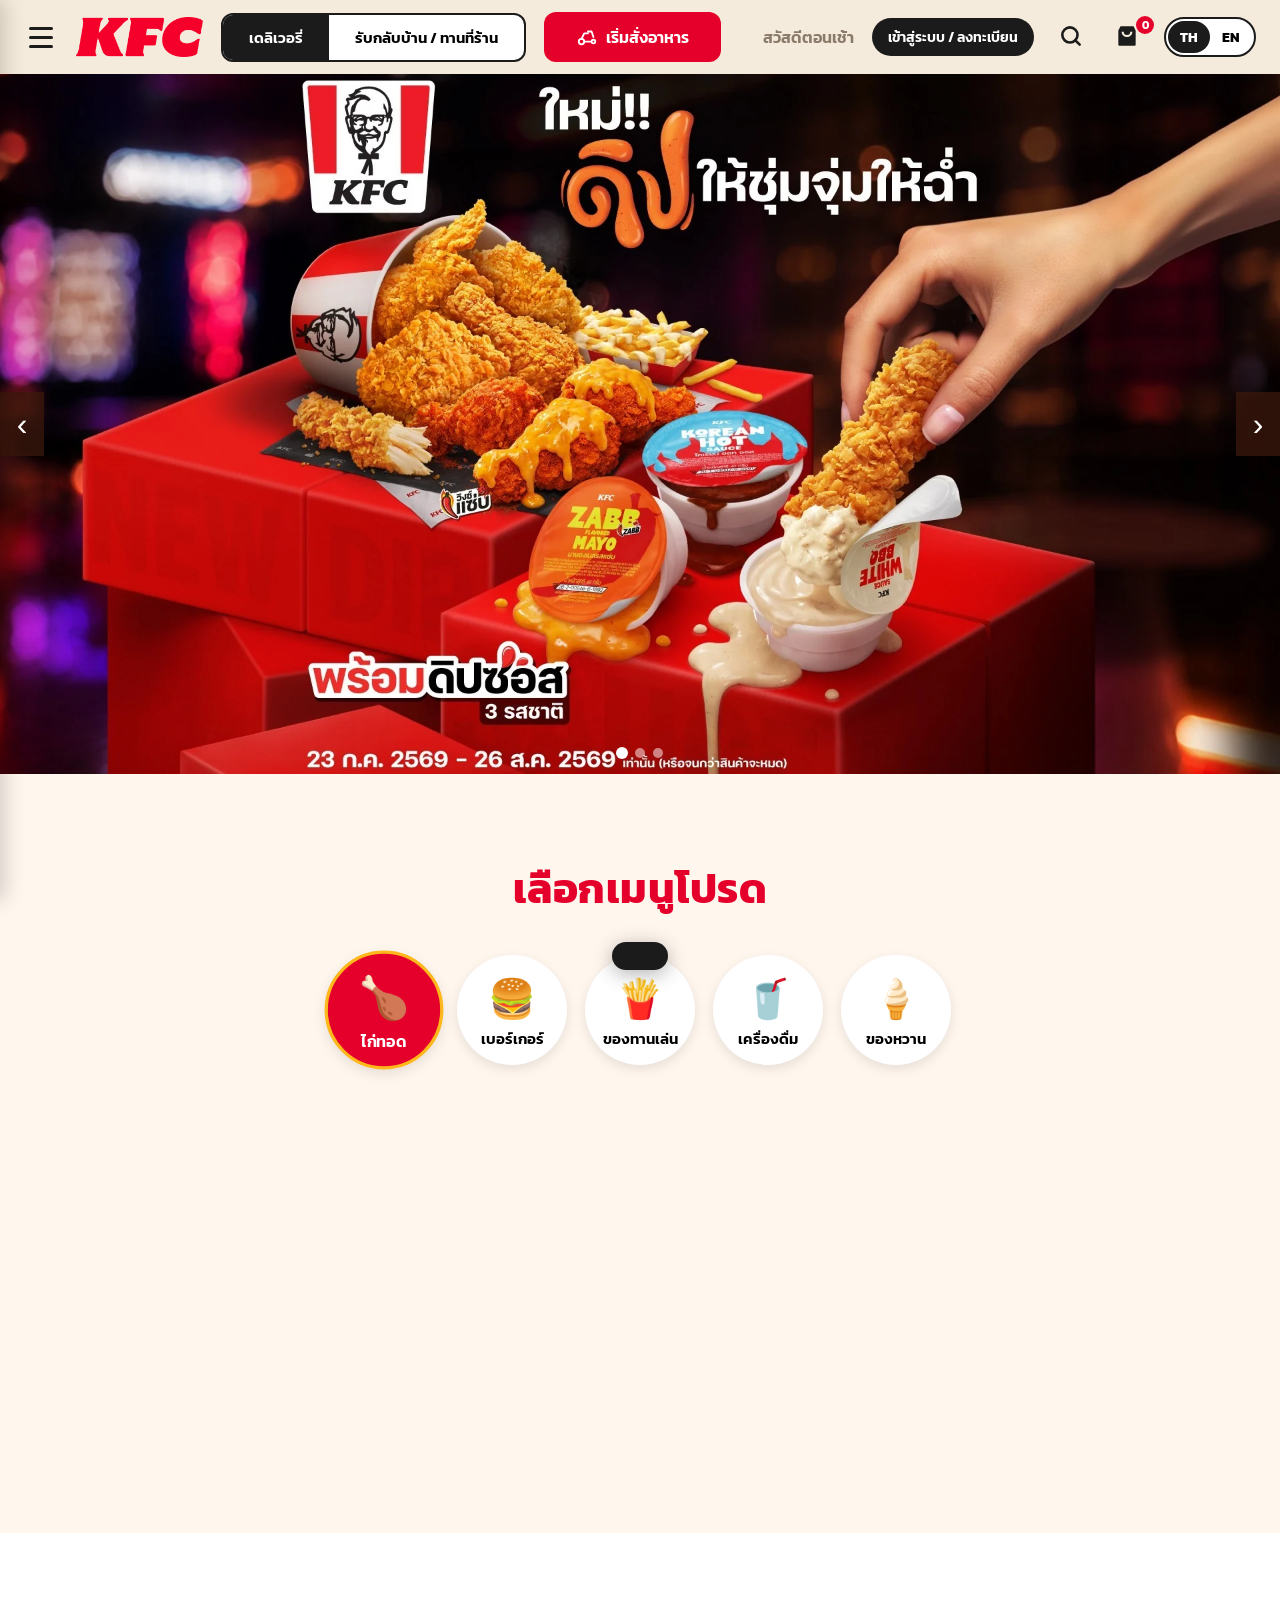
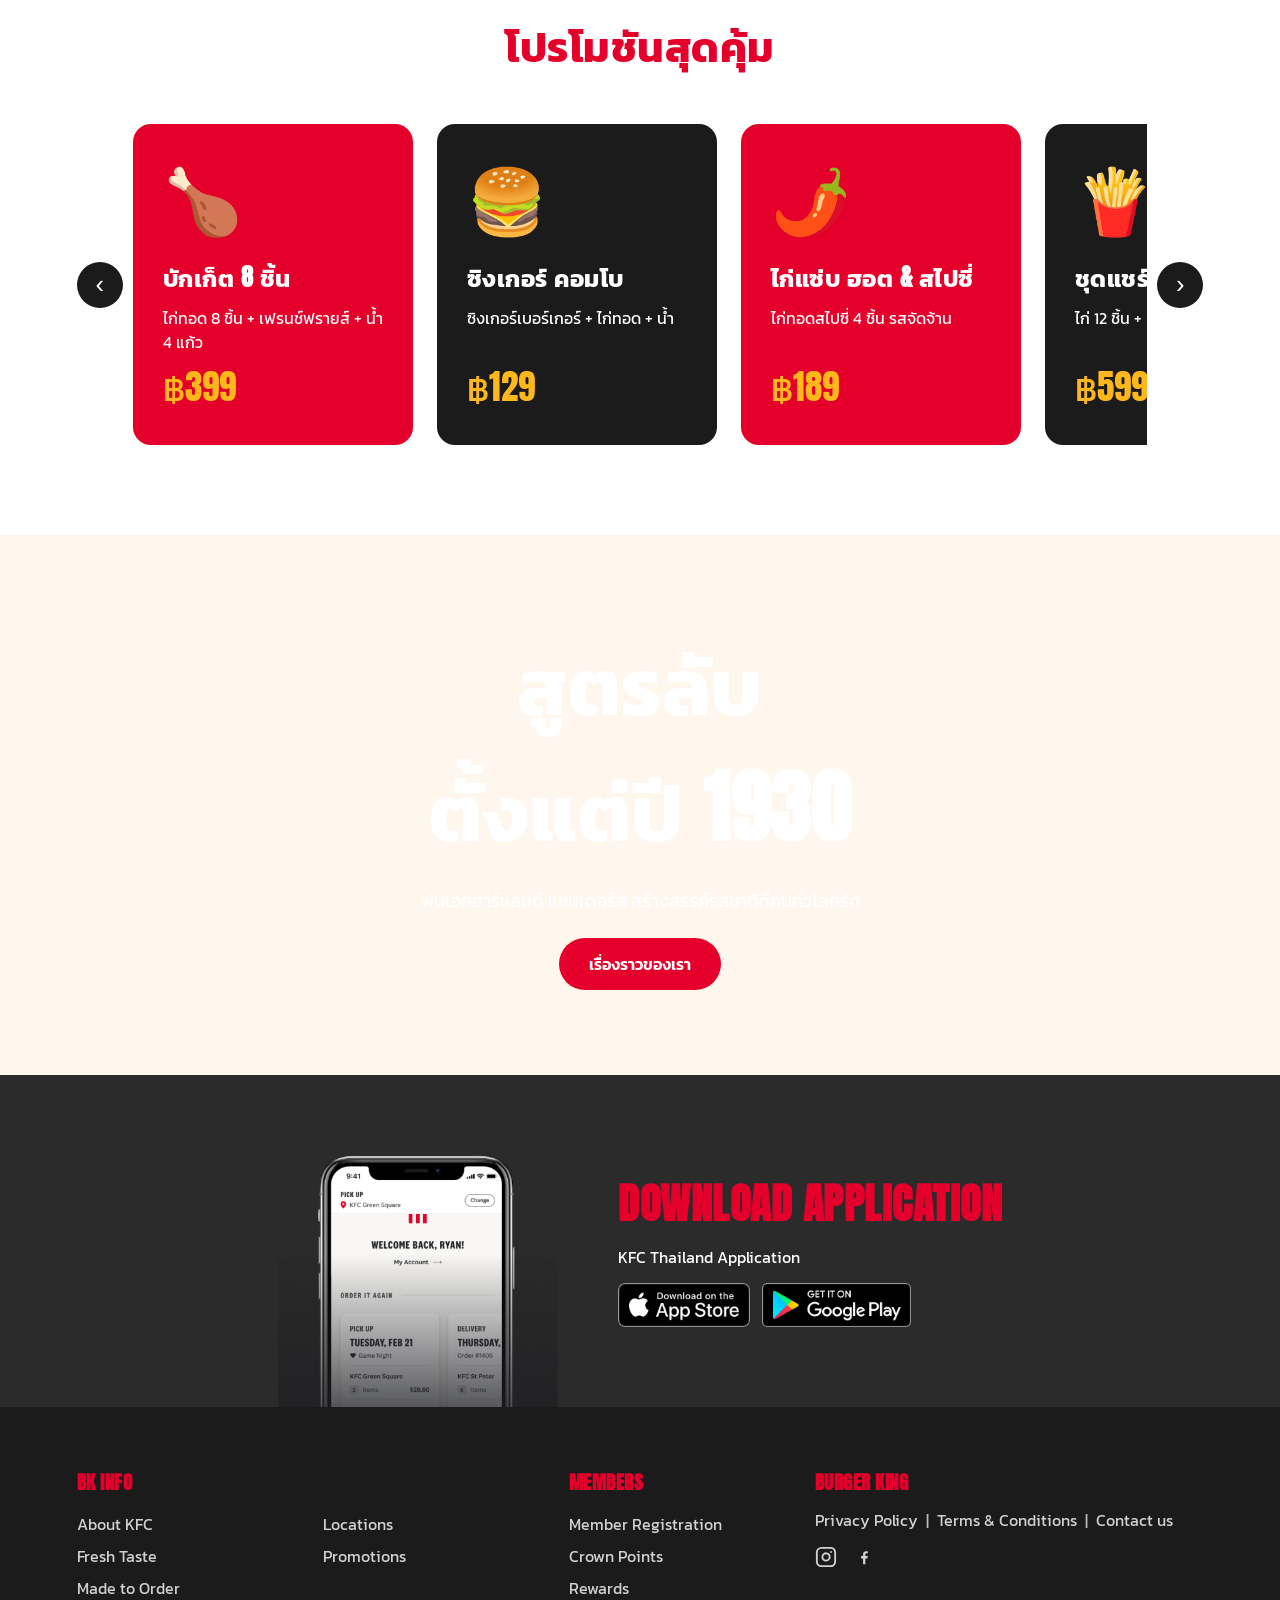
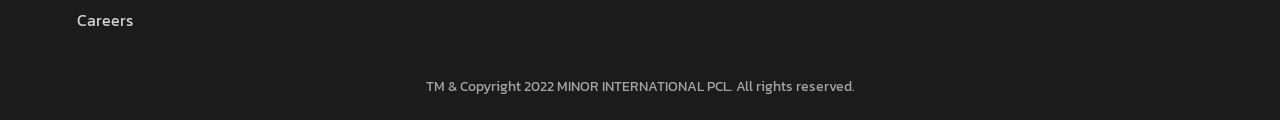
==== commit fecd3354: "Update branner footer 1" ====
--- a/Homepage/index.html
+++ b/Homepage/index.html
@@ -1,598 +1,187 @@
-
 <!DOCTYPE html>
 <html lang="th">
+<head>
+<meta charset="UTF-8">
+<meta name="viewport" content="width=device-width, initial-scale=1">
+<title>KFC ไทย | ไก่ทอดสูตรต้นตำรับ</title>
+<link rel="preconnect" href="https://fonts.googleapis.com">
+<link href="https://fonts.googleapis.com/css2?family=Anton&family=Kanit:wght@300;400;600;700&display=swap" rel="stylesheet">
+<link rel="stylesheet" href="css/style.css">
+</head>
+<body>
+<header class="header" id="header">
+  <div class="header__left">
+    <button class="burger" id="burger" aria-label="เมนู"><span></span><span></span><span></span></button>
+    <a href="#" class="logo" id="logoTrigger" aria-label="KFC"><img src="images/kfclogo.png" alt="KFC"></a>
+    <div class="seg" id="seg">
+      <button class="seg__btn active" data-i18n="delivery" data-mode="delivery">เดลิเวอรี่</button>
+      <button class="seg__btn" data-i18n="pickup" data-mode="pickup">รับกลับบ้าน / ทานที่ร้าน</button>
+    </div>
+    <a href="#menu" class="btn btn--order"><svg viewBox="0 0 24 24" width="22" height="22" fill="none" stroke="currentColor" stroke-width="2" stroke-linecap="round" stroke-linejoin="round"><circle cx="6" cy="17" r="3"/><circle cx="19" cy="17" r="2"/><path d="M9 17h7M13 6h4l2 6M6 14l3-6h4"/></svg><span data-i18n="order">เริ่มสั่งอาหาร</span></a>
+  </div>
+  <div class="header__right">
+    <span class="greet" id="greet">สวัสดีตอนบ่าย</span>
+    <button class="pill" id="loginBtn" data-i18n="login">เข้าสู่ระบบ / ลงทะเบียน</button>
+    <button class="icon" aria-label="ค้นหา" id="searchBtn"><svg viewBox="0 0 24 24" width="26" height="26" fill="none" stroke="currentColor" stroke-width="2.4" stroke-linecap="round"><circle cx="11" cy="11" r="7"/><path d="M20 20l-4-4"/></svg></button>
+    <button class="icon bag" id="cartBtn" aria-label="ตะกร้า"><svg viewBox="0 0 24 24" width="26" height="26" fill="currentColor"><path d="M6 3h12l2 4v13a1 1 0 0 1-1 1H5a1 1 0 0 1-1-1V7l2-4zm1 5a5 5 0 0 0 10 0H15a3 3 0 0 1-6 0H7z"/></svg><em id="cartCount">0</em></button>
+    <div class="lang" id="lang"><button class="on" data-lang="th">TH</button><button data-lang="en">EN</button></div>
+  </div>
+  <div class="searchbar" id="searchbar">
+    <label class="searchbox"><svg viewBox="0 0 24 24" width="22" height="22" fill="none" stroke="currentColor" stroke-width="2.6" stroke-linecap="round"><circle cx="11" cy="11" r="7"/><path d="M20 20l-4-4"/></svg><input id="searchInput" type="text" placeholder="ค้นหาเมนู" data-ph="search"></label>
+    <button class="cancel" id="searchCancel" data-i18n="cancel">ยกเลิก</button>
+  </div>
+  <nav class="nav" id="nav"><a href="#menu" data-i18n="nav_menu">เมนู</a><a href="#deals" data-i18n="nav_deals">โปรโมชัน</a><a href="#app" data-i18n="nav_app">แอป KFC</a></nav>
+</header>
 
-<head>
-    <meta charset="UTF-8">
-    <meta name="viewport" content="width=device-width, initial-scale=1">
-    <title>KFC ไทย | ไก่ทอดสูตรต้นตำรับ</title>
-
-    <!-- GOOGLE FONTS -->
-    <link rel="preconnect" href="https://fonts.googleapis.com">
-    <link href="https://fonts.googleapis.com/css2?family=Anton&family=Kanit:wght@300;400;600;700&display=swap" rel="stylesheet">
-
-    <!-- CSS -->
-    <link rel="stylesheet" href="css/style.css">
-</head>
-
-<body>
-
-    <!-- ========================================
-         HEADER
-    ======================================== -->
-
-    <header class="header-wrapper">
-
-        <div class="header" id="header">
-
-            <div class="header__left">
-
-                <button class="burger" id="burger" aria-label="เมนู">
-                    <span></span>
-                    <span></span>
-                    <span></span>
-                </button>
-
-                <a href="#" class="logo" id="logoTrigger" aria-label="KFC">
-                    <img src="images/kfclogo.png" alt="KFC">
-                </a>
-
-                <div class="seg" id="seg">
-                    <button class="seg__btn active" data-i18n="delivery">
-                        เดลิเวอรี่
-                    </button>
-
-                    <button class="seg__btn" data-i18n="pickup">
-                        รับกลับบ้าน / ทานที่ร้าน
-                    </button>
-                </div>
-
-                <a href="#menu" class="btn btn--order">
-                    <svg viewBox="0 0 24 24" width="22" height="22"
-                        fill="none" stroke="currentColor" stroke-width="2"
-                        stroke-linecap="round" stroke-linejoin="round">
-                        <circle cx="6" cy="17" r="3"/>
-                        <circle cx="19" cy="17" r="2"/>
-                        <path d="M9 17h7M13 6h4l2 6M6 14l3-6h4"/>
-                    </svg>
-
-                    <span data-i18n="order">เริ่มสั่งอาหาร</span>
-                </a>
-
-            </div>
-
-            <div class="header__right">
-
-                <span class="greet" id="greet">สวัสดีตอนบ่าย</span>
-
-                <button class="pill" id="loginBtn" data-i18n="login">
-                    เข้าสู่ระบบ / ลงทะเบียน
-                </button>
-
-                <button class="icon" aria-label="ค้นหา" id="searchBtn">
-                    <svg viewBox="0 0 24 24" width="26" height="26"
-                        fill="none" stroke="currentColor" stroke-width="2.4"
-                        stroke-linecap="round">
-                        <circle cx="11" cy="11" r="7"/>
-                        <path d="M20 20l-4-4"/>
-                    </svg>
-                </button>
-
-                <button class="icon bag" id="cartBtn" aria-label="ตะกร้า">
-                    <svg viewBox="0 0 24 24" width="26" height="26" fill="currentColor">
-                        <path d="M6 3h12l2 4v13a1 1 0 0 1-1 1H5a1 1 0 0 1-1-1V7l2-4zm1 5a5 5 0 0 0 10 0H15a3 3 0 0 1-6 0H7z"/>
-                    </svg>
-
-                    <em id="cartCount">0</em>
-                </button>
-
-                <div class="lang" id="lang">
-                    <button class="on" data-lang="th">TH</button>
-                    <button data-lang="en">EN</button>
-                </div>
-
-            </div>
-
-            <!-- SEARCH BAR -->
-            <div class="searchbar" id="searchbar">
-
-                <label class="searchbox">
-                    <svg viewBox="0 0 24 24" width="22" height="22"
-                        fill="none" stroke="currentColor" stroke-width="2.6"
-                        stroke-linecap="round">
-                        <circle cx="11" cy="11" r="7"/>
-                        <path d="M20 20l-4-4"/>
-                    </svg>
-
-                    <input
-                        id="searchInput"
-                        type="text"
-                        placeholder="ค้นหาเมนู"
-                        data-ph="search"
-                    >
-                </label>
-
-                <button class="cancel" id="searchCancel" data-i18n="cancel">
-                    ยกเลิก
-                </button>
-
-            </div>
-
-            <!-- NAVIGATION -->
-            <nav class="nav" id="nav">
-                <a href="#menu">เมนู</a>
-                <a href="#deals">โปรโมชัน</a>
-                <a href="#app">แอป KFC</a>
-                <a href="#stores">ร้านใกล้คุณ</a>
-            </nav>
-
-        </div>
-
-        <!-- ========================================
-             BANNER SLIDER
-        ======================================== -->
-
-        <section class="banner-slider" id="bannerSlider">
-
-            <div class="banner-track" id="bannerTrack">
-
-                <div class="banner-slide active">
-                    <img src="images/banner/b1.webp" alt="KFC Original Recipe">
-                </div>
-
-                <div class="banner-slide">
-                    <img src="images/banner/b2.webp" alt="KFC Fried Chicken">
-                </div>
-
-                <div class="banner-slide">
-                    <img src="images/banner/b3.webp" alt="KFC The Box Kaisen and Scoops Fries">
-                </div>
-
-                <div class="banner-slide">
-                    <img src="images/banner/b4.webp" alt="KFC Scoops Fries">
-                </div>
-
-            </div>
-
-            <button class="banner-arrow banner-prev"
-                id="bannerPrev" aria-label="Previous banner">
-                &#10094;
-            </button>
-
-            <button class="banner-arrow banner-next"
-                id="bannerNext" aria-label="Next banner">
-                &#10095;
-            </button>
-
-            <div class="banner-dots" id="bannerDots">
-                <button class="banner-dot active" data-slide="0" aria-label="Banner 1"></button>
-                <button class="banner-dot" data-slide="1" aria-label="Banner 2"></button>
-                <button class="banner-dot" data-slide="2" aria-label="Banner 3"></button>
-                <button class="banner-dot" data-slide="3" aria-label="Banner 4"></button>
-            </div>
-
-        </section>
-
-    </header>
+<!-- แถบเลื่อนด้านซ้ายเมื่อกดปุ่มเมนู 3 ขีด -->
+<div class="drawer-backdrop" id="drawerBackdrop"></div>
+<aside class="logo-drawer" id="logoDrawer" aria-hidden="true">
+  <div class="logo-drawer__header">
+    <button class="logo-drawer__close" id="drawerClose" aria-label="ปิดเมนู">✕</button>
+  </div>
 
 
-    <!-- ========================================
-         LOGO DRAWER
-    ======================================== -->
+  <ul class="logo-drawer__list">
+    <li><a href="#deals" class="is-bold" data-i18n="drawer_promo">โปรโมชัน</a></li>
+    <li><a href="#menu" data-i18n="drawer_bestseller">สินค้าขายดี</a></li>
+    <li><a href="#menu" data-i18n="drawer_group">ชุดคอมโบ</a></li>
+    <li><a href="#menu" data-i18n="drawer_box">เดอะบ็อกซ์</a></li>
+    <li><a href="#menu" data-i18n="drawer_setone">ชุดอิ่มคนเดียว</a></li>
+    <li><a href="#menu" data-i18n="drawer_cbr">ไก่ทอด / เบอร์เกอร์ / ข้าว</a></li>
+    <li><a href="#menu" data-i18n="drawer_snacks">ของทานเล่น</a></li>
+    <li><a href="#menu" data-i18n="drawer_sweets">ของหวาน</a></li>
+    <li><a href="#menu" data-i18n="drawer_drinks">เครื่องดื่ม</a></li>
+  </ul>
+</aside>
 
-    <div class="drawer-backdrop" id="drawerBackdrop"></div>
+<section class="hero-slider" id="heroSlider">
+  <div class="hero-slider__track" id="heroTrack">
+    <div class="hero-slider__slide"><img src="images/promotion1.webp" alt="โปรโมชัน 1"></div>
+    <div class="hero-slider__slide"><img src="images/promotion2.webp" alt="โปรโมชัน 2"></div>
+    <div class="hero-slider__slide"><img src="images/promotion4.jpg" alt="โปรโมชัน 3"></div>
+  </div>
+  <button class="hero-slider__arrow hero-slider__arrow--prev" id="heroPrev" aria-label="ก่อนหน้า">‹</button>
+  <button class="hero-slider__arrow hero-slider__arrow--next" id="heroNext" aria-label="ถัดไป">›</button>
+  
+  <!-- จุดบอกสถานะด้านล่าง -->
+  <div class="hero-slider__dots" id="heroDots">
+    <span class="active" data-index="0"></span>
+    <span data-index="1"></span>
+    <span data-index="2"></span>
+  </div>
+</section>
 
-    <aside class="logo-drawer" id="logoDrawer" aria-hidden="true">
+<section class="categories" id="menu">
+  <h2 class="title reveal" data-i18n="menu_title">เลือกเมนูโปรด</h2>
+  <div class="cat-list">
+    <button class="cat active" data-cat="chicken"><i>🍗</i>ไก่ทอด</button>
+    <button class="cat" data-cat="burger"><i>🍔</i>เบอร์เกอร์</button>
+    <button class="cat" data-cat="snack"><i>🍟</i>ของทานเล่น</button>
+    <button class="cat" data-cat="drink"><i>🥤</i>เครื่องดื่ม</button>
+    <button class="cat" data-cat="dessert"><i>🍦</i>ของหวาน</button>
+  </div>
+  <div class="products" id="products"></div>
+</section>
 
-        <button class="logo-drawer__close" id="drawerClose" aria-label="ปิดเมนู">
-            ✕
-        </button>
+<section class="deals" id="deals">
+  <h2 class="title reveal" data-i18n="deals_title">โปรโมชันสุดคุ้ม</h2>
+  <div class="carousel">
+    <button class="arrow" id="prev">‹</button>
+    <div class="track" id="track">
+      <article class="deal"><i>🍗</i><h3>บักเก็ต 8 ชิ้น</h3><p>ไก่ทอด 8 ชิ้น + เฟรนช์ฟรายส์ + น้ำ 4 แก้ว</p><b>฿399</b></article>
+      <article class="deal deal--dark"><i>🍔</i><h3>ซิงเกอร์ คอมโบ</h3><p>ซิงเกอร์เบอร์เกอร์ + ไก่ทอด + น้ำ</p><b>฿129</b></article>
+      <article class="deal"><i>🌶️</i><h3>ไก่แซ่บ ฮอต &amp; สไปซี่</h3><p>ไก่ทอดสไปซี่ 4 ชิ้น รสจัดจ้าน</p><b>฿189</b></article>
+      <article class="deal deal--dark"><i>🍟</i><h3>ชุดแชร์ปาร์ตี้</h3><p>ไก่ 12 ชิ้น + นักเก็ต + ฟรายส์ใหญ่</p><b>฿599</b></article>
+    </div>
+    <button class="arrow" id="next">›</button>
+  </div>
+</section>
 
-        <ul class="logo-drawer__list">
-            <li><a href="#deals" class="is-bold" data-i18n="drawer_promo">โปรโมชัน</a></li>
-            <li><a href="#menu" data-i18n="drawer_bestseller">สินค้าขายดี</a></li>
-            <li><a href="#menu" data-i18n="drawer_group">ชุดคอมโบ</a></li>
-            <li><a href="#menu" data-i18n="drawer_box">เดอะบ็อกซ์</a></li>
-            <li><a href="#menu" data-i18n="drawer_setone">ชุดอิ่มคนเดียว</a></li>
-            <li><a href="#menu" data-i18n="drawer_cbr">ไก่ทอด / เบอร์เกอร์ / ข้าว</a></li>
-            <li><a href="#menu" data-i18n="drawer_snacks">ของทานเล่น</a></li>
-            <li><a href="#menu" data-i18n="drawer_sweets">ของหวาน</a></li>
-            <li><a href="#menu" data-i18n="drawer_drinks">เครื่องดื่ม</a></li>
-        </ul>
+<section class="parallax-band" data-parallax-bg>
+  <div class="reveal"><h2>สูตรลับ<br>ตั้งแต่ปี 1930</h2><p>พันเอกฮาร์แลนด์ แซนเดอร์ส สร้างสรรค์รสชาติที่คนทั่วโลกรัก</p><a href="#menu" class="btn btn--primary">เรื่องราวของเรา</a></div>
+</section>
 
-    </aside>
+<section class="app" id="app">
+  <div class="app__mockup reveal">
+    <!-- ดึงไฟล์รูปโทรศัพท์ที่คุณอัปโหลดมาแสดงผลแบบตั้งตรงปกติ -->
+    <img src="images/Phone.webp" alt="KFC App Mockup" class="phone-img">
+  </div>
+  <div class="app__text reveal">
+    <h2>DOWNLOAD APPLICATION</h2>
+    <p class="app-subtitle">KFC Thailand Application</p>
+    <div class="app__buttons">
+      <a href="#" class="store-badge" aria-label="Download on the App Store">
+        <img src="images/AppStore.png" alt="App Store">
+      </a>
+      <a href="#" class="store-badge" aria-label="Get it on Google Play">
+        <img src="images/GooglePlay.png" alt="Google Play">
+      </a>
+    </div>
+  </div>
+</section>
 
+<footer class="footer">
+  <div class="cols">
+    <div>
+      <h4>BK INFO</h4>
+      <a href="#">About KFC</a>
+      <a href="#">Fresh Taste</a>
+      <a href="#">Made to Order</a>
+      <a href="#">Careers</a>
+    </div>
+    <div>
+      <h4 style="visibility: hidden; margin-bottom: 12px;">Hidden</h4>
+      <a href="#">Locations</a>
+      <a href="#">Promotions</a>
+    </div>
+    <div>
+      <h4>Members</h4>
+      <a href="#" id="footerMemberReg">Member Registration</a>
+      <a href="#">Crown Points</a>
+      <a href="#">Rewards</a>
+    </div>
+    <div>
+      <h4>BURGER KING</h4>
+      <div class="footer-bottom-links">
+        <a href="#">Privacy Policy</a> <span class="divider">|</span> 
+        <a href="#">Terms &amp; Conditions</a> <span class="divider">|</span> 
+        <a href="#">Contact us</a>
+      </div>
+      <div class="social-icons">
+        <a href="#" aria-label="Instagram"><svg viewBox="0 0 24 24" width="22" height="22" fill="none" stroke="currentColor" stroke-width="2" stroke-linecap="round" stroke-linejoin="round"><rect x="2" y="2" width="20" height="20" rx="5" ry="5"></rect><path d="M16 11.37A4 4 0 1 1 12.63 8 4.04 4.04 0 0 1 16 11.37z"></path><line x1="17.5" y1="6.5" x2="17.51" y2="6.5"></line></svg></a>
+        <a href="#" aria-label="Facebook"><svg viewBox="0 0 24 24" width="22" height="22" fill="currentColor"><path d="M13.5 20v-6.5h2.2l.4-2.6h-2.6V9.3c0-.8.3-1.3 1.4-1.3h1.3V5.7c-.2 0-1-.1-1.9-.1-2 0-3.3 1.2-3.3 3.4v1.9H8.8v2.6H11V20z"/></svg></a>
+      </div>
+    </div>
+  </div>
+  <p class="copy">TM &amp; Copyright 2022 MINOR INTERNATIONAL PCL. All rights reserved.</p>
+</footer>
 
-    <!-- ========================================
-         HERO
-    ======================================== -->
+<section class="login" id="login" aria-hidden="true">
+  <div class="login__top">
+    <a href="#" class="login__logo"><img src="images/kfclogo.png" alt="KFC"></a>
+    <div class="lang lang--login" id="lang2">
+      <button class="on" data-lang="th">TH</button>
+      <button data-lang="en">EN</button>
+    </div>
+  </div>
+  <button class="login__back" id="loginBack" aria-label="กลับ"><svg viewBox="0 0 24 24" width="30" height="30" fill="none" stroke="currentColor" stroke-width="3" stroke-linecap="round" stroke-linejoin="round"><path d="M15 5l-7 7 7 7"/></svg></button>
+  <form class="login__box" id="loginForm" onsubmit="return false">
+    <h2 data-i18n="welcome">ยินดีต้อนรับสู่ KFC</h2>
+    <input type="tel" id="phone" placeholder="เบอร์โทรศัพท์" data-ph="phone" autocomplete="tel">
+    <button class="btn btn--wide btn--primary" id="signin" data-i18n="signin">ลงชื่อเข้าใช้</button>
+    <p class="or" data-i18n="or">หรือ</p>
+    <button class="btn btn--wide btn--social" id="btnFacebook" type="button"><svg width="24" height="24" viewBox="0 0 24 24"><circle cx="12" cy="12" r="11" fill="#1877f2"/><path d="M13.5 20v-6.5h2.2l.4-2.6h-2.6V9.3c0-.8.3-1.3 1.4-1.3h1.3V5.7c-.2 0-1-.1-1.9-.1-2 0-3.3 1.2-3.3 3.4v1.9H8.8v2.6H11V20z" fill="#fff"/></svg>Sign in with Facebook</button>
+    <button class="btn btn--wide btn--social" id="btnGoogle" type="button"><svg width="22" height="22" viewBox="0 0 48 48"><path fill="#EA4335" d="M24 9.5c3.5 0 6.6 1.2 9 3.5l6.7-6.7C35.6 2.4 30.2 0 24 0 14.6 0 6.5 5.4 2.6 13.2l7.8 6.1C12.3 13.6 17.7 9.5 24 9.5z"/><path fill="#4285F4" d="M46.5 24.5c0-1.6-.1-3.1-.4-4.5H24v9h12.7c-.6 3-2.3 5.5-4.8 7.2l7.6 5.9c4.5-4.1 7-10.2 7-17.6z"/><path fill="#FBBC05" d="M10.4 28.7A14.5 14.5 0 0 1 9.5 24c0-1.6.3-3.2.9-4.7l-7.8-6.1A24 24 0 0 0 0 24c0 3.9.9 7.5 2.6 10.8z"/><path fill="#34A853" d="M24 48c6.5 0 11.9-2.1 15.9-5.8l-7.6-5.9c-2.1 1.4-4.9 2.3-8.3 2.3-6.3 0-11.7-4.1-13.6-9.8l-7.8 6.1C6.5 42.6 14.6 48 24 48z"/></svg>Sign in with Google</button>
+    <p class="noacc" data-i18n="noacc">ไม่มีบัญชีผู้ใช้</p>
+    <button class="btn btn--wide btn--outline-red" id="registerBtn" type="button" data-i18n="register">สมัครบัญชีผู้ใช้</button>
+    <p class="guest"><span data-i18n="guest1">เริ่มใช้งานแบบ</span> <a href="#" id="guest" data-i18n="guest2">ผู้ใช้ชั่วคราว</a></p>
+    <a href="#" class="forgot" id="forgotLink" data-i18n="forgot">ลืมรหัสผ่าน?</a>
+    <p class="msg" id="loginMsg"></p>
+  </form>
+</section>
 
-    <section class="hero">
+<div class="toast" id="toast"></div>
 
-        <div class="hero__bg" data-parallax="0.3"></div>
-
-        <div class="hero__text reveal">
-
-            <span class="tag">ใหม่!</span>
-
-            <h1>
-                ไก่ทอด<br>
-                กรอบนอก<br>
-                นุ่มใน
-            </h1>
-
-            <p>สูตรลับ 11 เครื่องเทศและสมุนไพร ทอดสดใหม่ทุกวัน</p>
-
-            <a href="#menu" class="btn btn--primary">สั่งเลย</a>
-            <a href="#deals" class="btn btn--outline">ดูโปรโมชัน</a>
-
-        </div>
-
-        <div class="hero__art" data-parallax="-0.15">
-            <span class="bucket">🍗</span>
-            <span class="float f1">🍟</span>
-            <span class="float f2">🥤</span>
-            <span class="float f3">🍔</span>
-        </div>
-
-    </section>
-
-
-    <!-- ========================================
-         MENU
-    ======================================== -->
-
-    <section class="categories" id="menu">
-
-        <h2 class="title reveal">เลือกเมนูโปรด</h2>
-
-        <div class="cat-list">
-
-            <button class="cat active" data-cat="chicken">
-                <i>🍗</i>ไก่ทอด
-            </button>
-
-            <button class="cat" data-cat="burger">
-                <i>🍔</i>เบอร์เกอร์
-            </button>
-
-            <button class="cat" data-cat="snack">
-                <i>🍟</i>ของทานเล่น
-            </button>
-
-            <button class="cat" data-cat="drink">
-                <i>🥤</i>เครื่องดื่ม
-            </button>
-
-            <button class="cat" data-cat="dessert">
-                <i>🍦</i>ของหวาน
-            </button>
-
-        </div>
-
-        <div class="products" id="products"></div>
-
-    </section>
-
-
-    <!-- ========================================
-         DEALS
-    ======================================== -->
-
-    <section class="deals" id="deals">
-
-        <h2 class="title reveal">โปรโมชันสุดคุ้ม</h2>
-
-        <div class="carousel">
-
-            <button class="arrow" id="prev" aria-label="Previous promotion">
-                ‹
-            </button>
-
-            <div class="track" id="track">
-
-                <article class="deal">
-                    <i>🍗</i>
-                    <h3>บักเก็ต 8 ชิ้น</h3>
-                    <p>ไก่ทอด 8 ชิ้น + เฟรนช์ฟรายส์ + น้ำ 4 แก้ว</p>
-                    <b>฿399</b>
-                </article>
-
-                <article class="deal deal--dark">
-                    <i>🍔</i>
-                    <h3>ซิงเกอร์ คอมโบ</h3>
-                    <p>ซิงเกอร์เบอร์เกอร์ + ไก่ทอด + น้ำ</p>
-                    <b>฿129</b>
-                </article>
-
-                <article class="deal">
-                    <i>🌶️</i>
-                    <h3>ไก่แซ่บ ฮอต &amp; สไปซี่</h3>
-                    <p>ไก่ทอดสไปซี่ 4 ชิ้น รสจัดจ้าน</p>
-                    <b>฿189</b>
-                </article>
-
-                <article class="deal deal--dark">
-                    <i>🍟</i>
-                    <h3>ชุดแชร์ปาร์ตี้</h3>
-                    <p>ไก่ 12 ชิ้น + นักเก็ต + ฟรายส์ใหญ่</p>
-                    <b>฿599</b>
-                </article>
-
-            </div>
-
-            <button class="arrow" id="next" aria-label="Next promotion">
-                ›
-            </button>
-
-        </div>
-
-    </section>
-
-
-    <!-- ========================================
-         PARALLAX BAND
-    ======================================== -->
-
-    <section class="parallax-band" data-parallax-bg>
-
-        <div class="reveal">
-            <h2>สูตรลับ<br>ตั้งแต่ปี 1930</h2>
-
-            <p>
-                พันเอกฮาร์แลนด์ แซนเดอร์ส
-                สร้างสรรค์รสชาติที่คนทั่วโลกรัก
-            </p>
-
-            <a href="#" class="btn btn--primary">เรื่องราวของเรา</a>
-        </div>
-
-    </section>
-
-
-    <!-- ========================================
-         APP
-    ======================================== -->
-
-    <section class="app" id="app">
-
-        <div class="app__phone reveal">
-            📱<span>KFC</span>
-        </div>
-
-        <div class="app__text reveal">
-
-            <h2>ดาวน์โหลดแอป KFC</h2>
-
-            <p>สะสมแต้ม แลกคูปอง และสั่งอาหารได้ง่ายกว่าเดิม</p>
-
-            <ul>
-                <li>✔ คูปองพิเศษเฉพาะสมาชิก</li>
-                <li>✔ ติดตามสถานะการจัดส่ง</li>
-                <li>✔ สั่งล่วงหน้า ไม่ต้องรอ</li>
-            </ul>
-
-            <div class="app__buttons">
-
-                <a href="#" class="store-badge"
-                    aria-label="Download on the App Store">
-                    <img src="images/AppStore.png" alt="App Store">
-                </a>
-
-                <a href="#" class="store-badge"
-                    aria-label="Get it on Google Play">
-                    <img src="images/GooglePlay.png" alt="Google Play">
-                </a>
-
-            </div>
-
-        </div>
-
-    </section>
-
-
-    <!-- ========================================
-         STORE FINDER
-    ======================================== -->
-
-    <section class="stores" id="stores">
-
-        <div class="reveal">
-            <h2>ค้นหาร้าน KFC ใกล้คุณ</h2>
-            <p>มากกว่า 1,000 สาขาทั่วประเทศ</p>
-        </div>
-
-        <form class="finder" onsubmit="return false">
-
-            <input
-                id="loc"
-                type="text"
-                placeholder="กรอกจังหวัดหรือรหัสไปรษณีย์"
-            >
-
-            <button class="btn btn--primary" id="find">
-                ค้นหา
-            </button>
-
-        </form>
-
-        <p id="findMsg" class="msg"></p>
-
-    </section>
-
-
-    <!-- ========================================
-         FOOTER
-    ======================================== -->
-
-    <footer class="footer">
-
-        <div class="cols">
-
-            <!-- KFC INFO -->
-            <div>
-                <h4>KFC INFO</h4>
-                <a href="#">เกี่ยวกับ KFC</a>
-                <a href="#">เรื่องราวของเรา</a>
-                <a href="#">ร่วมงานกับเรา</a>
-            </div>
-
-            <!-- MENU -->
-            <div>
-                <h4>เมนูและโปรโมชัน</h4>
-                <a href="#menu">เมนูทั้งหมด</a>
-                <a href="#deals">โปรโมชัน</a>
-                <a href="#app">แอปพลิเคชัน KFC</a>
-            </div>
-
-            <!-- MEMBERS -->
-            <div>
-                <h4>สมาชิก KFC</h4>
-                <a href="#" id="footerMemberReg">สมัครสมาชิก</a>
-                <a href="#">สิทธิพิเศษ</a>
-                <a href="#">คูปองและรางวัล</a>
-            </div>
-
-            <!-- HELP & SOCIAL -->
-            <div>
-                <h4>ช่วยเหลือและติดตามเรา</h4>
-                <a href="#">ติดต่อเรา</a>
-                <a href="#">คำถามที่พบบ่อย</a>
-                <a href="#">นโยบายความเป็นส่วนตัว</a>
-
-                <div class="social-icons">
-                    <a href="#" aria-label="Facebook">Facebook</a>
-                    <a href="#" aria-label="Instagram">Instagram</a>
-                    <a href="#" aria-label="YouTube">YouTube</a>
-                </div>
-            </div>
-
-        </div>
-
-        <div class="footer-bottom-links">
-            <a href="#">ข้อกำหนดและเงื่อนไข</a>
-            <a href="#">นโยบายความเป็นส่วนตัว</a>
-            <a href="#">ติดต่อเรา</a>
-        </div>
-
-        <p class="copy">
-            © 2026 KFC · งานนี้จัดทำเพื่อการศึกษาเท่านั้น
-        </p>
-
-    </footer>
-
-
-    <!-- ========================================
-         LOGIN
-    ======================================== -->
-
-    <section class="login" id="login" aria-hidden="true">
-
-        <div class="login__top">
-
-            <a href="#" class="login__logo">
-                <img src="images/kfclogo.png" alt="KFC">
-            </a>
-
-            <div class="lang lang--login" id="lang2">
-                <button class="on" data-lang="th">TH</button>
-                <button data-lang="en">EN</button>
-            </div>
-
-        </div>
-
-        <button class="login__back" id="loginBack" aria-label="กลับ">
-
-            <svg viewBox="0 0 24 24" width="30" height="30"
-                fill="none" stroke="currentColor" stroke-width="3"
-                stroke-linecap="round" stroke-linejoin="round">
-                <path d="M15 5l-7 7 7 7"/>
-            </svg>
-
-        </button>
-
-        <form class="login__box" id="loginForm" onsubmit="return false">
-
-            <h2 data-i18n="welcome">ยินดีต้อนรับสู่ KFC</h2>
-
-            <input
-                type="tel"
-                id="phone"
-                placeholder="เบอร์โทรศัพท์"
-                data-ph="phone"
-                autocomplete="tel"
-            >
-
-            <button class="btn btn--wide btn--primary"
-                id="signin" data-i18n="signin">
-                ลงชื่อเข้าใช้
-            </button>
-
-            <p class="or" data-i18n="or">หรือ</p>
-
-            <!-- FACEBOOK LOGIN -->
-            <button class="btn btn--wide btn--social" type="button">
-
-                <svg width="24" height="24" viewBox="0 0 24 24">
-                    <circle cx="12" cy="12" r="11" fill="#1877f2"/>
-                    <path d="M13.5 20v-6.5h2.2l.4-2.6h-2.6V9.3c0-.8.3-1.3 1.4-1.3h1.3V5.7c-.2 0-1-.1-1.9-.1-2 0-3.3 1.2-3.3 3.4v1.9H8.8v2.6H11V20z" fill="#fff"/>
-                </svg>
-
-                Sign in with Facebook
-
-            </button>
-
-            <!-- GOOGLE LOGIN -->
-            <button class="btn btn--wide btn--social" type="button">
-
-                <svg width="22" height="22" viewBox="0 0 48 48">
-                    <path fill="#EA4335" d="M24 9.5c3.5 0 6.6 1.2 9 3.5l6.7-6.7C35.6 2.4 30.2 0 24 0 14.6 0 6.5 5.4 2.6 13.2l7.8 6.1C12.3 13.6 17.7 9.5 24 9.5z"/>
-                    <path fill="#4285F4" d="M46.5 24.5c0-1.6-.1-3.1-.4-4.5H24v9h12.7c-.6 3-2.3 5.5-4.8 7.2l7.6 5.9c4.5-4.1 7-10.2 7-17.6z"/>
-                    <path fill="#FBBC05" d="M10.4 28.7A14.5 14.5 0 0 1 9.5 24c0-1.6.3-3.2.9-4.7l-7.8-6.1A24 24 0 0 0 0 24c0 3.9.9 7.5 2.6 10.8z"/>
-                    <path fill="#34A853" d="M24 48c6.5 0 11.9-2.1 15.9-5.8l-7.6-5.9c-2.1 1.4-4.9 2.3-8.3 2.3-6.3 0-11.7-4.1-13.6-9.8l-7.8 6.1C6.5 42.6 14.6 48 24 48z"/>
-                </svg>
-
-                Sign in with Google
-
-            </button>
-
-            <p class="noacc" data-i18n="noacc">
-                ไม่มีบัญชีผู้ใช้
-            </p>
-
-            <button class="btn btn--wide btn--outline-red"
-                type="button" data-i18n="register">
-                สมัครบัญชีผู้ใช้
-            </button>
-
-            <p class="guest">
-                <span data-i18n="guest1">เริ่มใช้งานแบบ</span>
-                <a href="#" id="guest" data-i18n="guest2">ผู้ใช้ชั่วคราว</a>
-            </p>
-
-            <a href="#" class="forgot" data-i18n="forgot">
-                ลืมรหัสผ่าน?
-            </a>
-
-            <p class="msg" id="loginMsg"></p>
-
-        </form>
-
-    </section>
-
-
-    <!-- ========================================
-         TOAST
-    ======================================== -->
-
-    <div class="toast" id="toast"></div>
-
-
-    <!-- ========================================
-         MAIN JAVASCRIPT MODULE
-    ======================================== -->
-
-    <script type="module" src="js/main.js"></script>
-
+<script src="js/script.js"></script>
 </body>
 </html>
--- a/Homepage/css/style.css
+++ b/Homepage/css/style.css
@@ -1,556 +1,380 @@
-/* ========================================
-   1. GLOBAL
-======================================== */
-
 * {
-    box-sizing: border-box;
-    margin: 0;
+  box-sizing: border-box;
+  margin: 0;
 }
 
 html {
-    scroll-behavior: smooth;
+  scroll-behavior: smooth;
 }
 
 body {
-    font-family: "Kanit", sans-serif;
-    color: #1b1b1b;
-    background: #fff7ee;
-    overflow-x: hidden;
+  font-family: "Kanit", sans-serif;
+  color: #1b1b1b;
+  background: #fff7ee;
+  overflow-x: hidden;
 }
 
 a {
-    color: inherit;
-    text-decoration: none;
+  color: inherit;
+  text-decoration: none;
 }
 
 section {
-    padding: 80px 6%;
-}
-
-h1,
-h2,
-h3,
-h4,
-.logo {
-    font-family: "Anton", "Kanit", sans-serif;
-    text-transform: uppercase;
-    letter-spacing: 0.5px;
-}
-
-
-/* ========================================
-   2. BUTTONS
-======================================== */
+  padding: 80px 6%;
+}
+
+h1, h2, h3, h4, .logo {
+  font-family: "Anton", "Kanit", sans-serif;
+  text-transform: uppercase;
+  letter-spacing: 0.5px;
+}
+
+.title {
+  font-size: 2.6rem;
+  text-align: center;
+  margin-bottom: 36px;
+  color: #e4002b;
+}
 
 .btn {
-    display: inline-block;
-    padding: 12px 28px;
-    border: 2px solid transparent;
-    border-radius: 50px;
-    font: 600 1rem "Kanit", sans-serif;
-    cursor: pointer;
-    transition: all 0.25s;
-}
-
+  font: 600 1rem "Kanit", sans-serif;
+  padding: 12px 28px;
+  border-radius: 50px;
+  border: 2px solid transparent;
+  cursor: pointer;
+  display: inline-block;
+  transition: all 0.25s;
+}
 .btn--primary {
-    background: #e4002b;
-    color: #fff;
-}
-
+  background: #e4002b;
+  color: #fff;
+}
 .btn--primary:hover {
-    background: #b10022;
-    transform: scale(1.06);
-}
-
+  background: rgb(69.4117647059%, 0%, 13.0908152735%);
+  transform: scale(1.06);
+}
 .btn--outline {
-    margin-left: 10px;
-    border-color: #fff;
-    background: none;
-    color: #fff;
-}
-
+  border-color: #fff;
+  color: #fff;
+  background: none;
+  margin-left: 10px;
+}
 .btn--outline:hover {
-    background: #fff;
-    color: #e4002b;
-}
-
+  background: #fff;
+  color: #e4002b;
+}
 .btn--ghost {
-    border-color: #1b1b1b;
-    background: none;
-}
-
+  background: none;
+  border-color: #1b1b1b;
+}
 .btn--ghost:hover {
-    background: #1b1b1b;
-    color: #fff;
-}
-
+  background: #1b1b1b;
+  color: #fff;
+}
 .btn--dark {
-    background: #1b1b1b;
-    color: #fff;
-}
-
+  background: #1b1b1b;
+  color: #fff;
+}
 .btn--dark:hover {
-    background: #444;
-}
-
+  background: #444;
+}
 .btn--cart {
-    padding: 10px 18px;
-    background: #e4002b;
-    color: #fff;
-}
-
-.btn--wide {
-    width: 100%;
-    padding: 14px;
-}
-
-.btn--wide.btn--primary {
-    margin-top: 4px;
-}
-
-.btn--social {
-    display: flex;
-    flex-direction: row;
-    justify-content: center;
-    align-items: center;
+  background: #e4002b;
+  color: #fff;
+  padding: 10px 18px;
+}
+
+.header {
+  position: sticky;
+  top: 0;
+  z-index: 50;
+  display: flex;
+  flex-direction: row;
+  justify-content: space-between;
+  align-items: center;
+  gap: 16px;
+  padding: 12px 24px;
+  background: #f5ebdc;
+  transition: box-shadow 0.3s, padding 0.3s;
+}
+.header.scrolled {
+  box-shadow: 0 4px 18px rgba(0, 0, 0, 0.15);
+  padding: 7px 24px;
+}
+.header__left, .header__right {
+  display: flex;
+  flex-direction: row;
+  justify-content: center;
+  align-items: center;
+  gap: 18px;
+}
+.header .burger {
+  width: 34px;
+  height: 34px;
+  background: none;
+  border: 0;
+  cursor: pointer;
+  display: flex;
+  flex-direction: column;
+  justify-content: center;
+  align-items: center;
+  gap: 6px;
+}
+.header .burger span {
+  width: 24px;
+  height: 3px;
+  background: #1b1b1b;
+  border-radius: 3px;
+  transition: transform 0.3s, opacity 0.3s;
+}
+.header .burger.open span:nth-child(1) {
+  transform: translateY(9px) rotate(45deg);
+}
+.header .burger.open span:nth-child(2) {
+  opacity: 0;
+}
+.header .burger.open span:nth-child(3) {
+  transform: translateY(-9px) rotate(-45deg);
+}
+.header .logo {
+  display: flex;
+  flex-direction: row;
+  justify-content: center;
+  align-items: center;
+  transition: transform 0.3s;
+  cursor: default; /* กำหนดให้โลโก้ไม่มีเคอร์เซอร์คลิก */
+}
+.header .logo img {
+  height: 40px;
+  display: block;
+}
+.header .seg {
+  display: flex;
+  border: 2px solid #1b1b1b;
+  border-radius: 12px;
+  overflow: hidden;
+  background: #fff;
+}
+.header .seg__btn {
+  font: 600 0.95rem "Kanit", sans-serif;
+  padding: 11px 26px;
+  border: 0;
+  background: none;
+  cursor: pointer;
+  transition: background 0.3s, color 0.3s;
+}
+.header .seg__btn.active {
+  background: #1b1b1b;
+  color: #fff;
+}
+.header .seg__btn:not(.active):hover {
+  background: #eee;
+}
+.header .btn--order {
+  background: #e4002b;
+  color: #fff;
+  border-radius: 12px;
+  padding: 11px 30px;
+  display: flex;
+  flex-direction: row;
+  justify-content: center;
+  align-items: center;
+  gap: 8px;
+}
+.header .btn--order:hover {
+  background: rgb(73.4117647059%, 0%, 13.8452012384%);
+  transform: scale(1.05);
+}
+.header .greet {
+  color: #8a7b6a;
+  font-weight: 600;
+}
+.header .pill {
+  background: #1b1b1b;
+  color: #fff;
+  border: 0;
+  border-radius: 50px;
+  padding: 8px 16px;
+  font: 600 0.9rem "Kanit", sans-serif;
+  cursor: pointer;
+  transition: background 0.25s;
+}
+.header .pill:hover {
+  background: #e4002b;
+}
+.header .icon {
+  background: none;
+  border: 0;
+  cursor: pointer;
+  color: #1b1b1b;
+  position: relative;
+  transition: transform 0.25s, color 0.25s;
+}
+.header .icon:hover {
+  transform: scale(1.18);
+  color: #e4002b;
+}
+.header .bag em {
+  position: absolute;
+  top: -6px;
+  right: -8px;
+  background: #e4002b;
+  color: #fff;
+  font: 700 0.7rem "Kanit", sans-serif;
+  min-width: 18px;
+  height: 18px;
+  border-radius: 9px;
+  display: flex;
+  flex-direction: row;
+  justify-content: center;
+  align-items: center;
+  font-style: normal;
+}
+.header .lang {
+  display: flex;
+  border: 2px solid #1b1b1b;
+  border-radius: 50px;
+  padding: 2px;
+  background: #fff;
+}
+.header .lang button {
+  border: 0;
+  background: none;
+  font: 700 0.85rem "Kanit", sans-serif;
+  padding: 6px 12px;
+  border-radius: 50px;
+  cursor: pointer;
+  transition: all 0.3s;
+}
+.header .lang button.on {
+  background: #1b1b1b;
+  color: #fff;
+}
+
+/* ซ่อน nav เมนูแบบเดิม */
+.header .nav {
+  display: none !important;
+}
+
+/* ช่องค้นหาชิดขวา และซ่อนข้อความด้านหลังเมื่อเปิดใช้งาน */
+.header .searchbar {
+  position: absolute;
+  inset: auto 0 0 auto;
+  top: 0;
+  bottom: 0;
+  width: auto;
+  background: #f5ebdc;
+  display: flex;
+  flex-direction: row;
+  justify-content: flex-end;
+  align-items: center;
+  gap: 16px;
+  padding: 0 24px;
+  opacity: 0;
+  pointer-events: none;
+  transform: translateY(-100%);
+  transition: transform 0.35s ease, opacity 0.35s;
+  z-index: 60;
+}
+.header .searchbar.open {
+  opacity: 1;
+  pointer-events: auto;
+  transform: none;
+}
+.header:has(.searchbar.open) .header__right {
+  opacity: 0 !important;
+  visibility: hidden !important;
+  pointer-events: none !important;
+}
+.header .searchbox {
+  width: 320px;
+  max-width: 45vw;
+  display: flex;
+  flex-direction: row;
+  justify-content: flex-start;
+  align-items: center;
+  gap: 10px;
+  background: #fff;
+  border: 1px solid #d8c9b8;
+  border-radius: 12px;
+  padding: 8px 14px;
+  color: #9a7b6a;
+}
+.header .searchbox input {
+  flex: 1;
+  border: 0;
+  outline: 0;
+  font: 1rem "Kanit", sans-serif;
+  color: #1b1b1b;
+  background: none;
+}
+.header .searchbox:focus-within {
+  border-color: #e4002b;
+  box-shadow: 0 0 0 3px rgba(228, 0, 43, 0.15);
+}
+.header .cancel {
+  background: none;
+  border: 0;
+  color: #e4002b;
+  font: 700 1rem "Kanit", sans-serif;
+  cursor: pointer;
+}
+.header .cancel:hover {
+  text-decoration: underline;
+}
+
+@media (max-width: 860px) {
+  .header {
+    padding: 10px 14px;
+  }
+  .header__left, .header__right {
     gap: 10px;
-    padding: 11px;
-    border: 1.5px solid #1b1b1b;
-    background: #fff;
-    color: #1b1b1b;
-    font-weight: 500;
-}
-
-.btn--social:hover {
-    background: #fff;
-    transform: scale(1.02);
-}
-
-.btn--outline-red {
-    border: 1.5px solid #e4002b;
-    background: #fff;
-    color: #e4002b;
-    font-weight: 700;
-}
-
-.btn--outline-red:hover {
-    background: #e4002b;
-    color: #fff;
-}
-
-
-/* ========================================
-   3. HEADER
-======================================== */
-
-.header {
-    position: sticky;
-    top: 0;
-    z-index: 50;
-    display: flex;
-    flex-direction: row;
-    justify-content: space-between;
-    align-items: center;
-    gap: 16px;
-    padding: 12px 24px;
-    margin-bottom: -90px;
-    background: rgba(245, 235, 220, 0.88);
-    backdrop-filter: blur(8px);
-    transition: box-shadow 0.3s, padding 0.3s;
-}
-
-.header.scrolled {
-    padding: 7px 24px;
-    box-shadow: 0 4px 18px rgba(0, 0, 0, 0.15);
-}
-
-.header__left,
-.header__right {
-    display: flex;
-    flex-direction: row;
-    justify-content: center;
-    align-items: center;
-    gap: 18px;
-}
-
-.header .burger {
-    display: flex;
-    flex-direction: column;
-    justify-content: center;
-    align-items: center;
-    gap: 6px;
-    width: 34px;
-    height: 34px;
-    border: 0;
-    background: none;
-    cursor: pointer;
-}
-
-.header .burger span {
-    width: 24px;
-    height: 3px;
-    border-radius: 3px;
-    background: #1b1b1b;
-    transition: transform 0.3s, opacity 0.3s;
-}
-
-.header .burger.open span:nth-child(1) {
-    transform: translateY(9px) rotate(45deg);
-}
-
-.header .burger.open span:nth-child(2) {
-    opacity: 0;
-}
-
-.header .burger.open span:nth-child(3) {
-    transform: translateY(-9px) rotate(-45deg);
-}
-
-.header .logo {
-    display: flex;
-    flex-direction: row;
-    justify-content: center;
-    align-items: center;
-    cursor: default;
-    transition: transform 0.3s;
-}
-
-.header .logo img {
-    display: block;
-    height: 40px;
-}
-
-.header .seg {
-    display: flex;
-    overflow: hidden;
-    border: 2px solid #1b1b1b;
-    border-radius: 12px;
-    background: #fff;
-}
-
-.header .seg__btn {
-    padding: 11px 26px;
-    border: 0;
-    background: none;
-    font: 600 0.95rem "Kanit", sans-serif;
-    cursor: pointer;
-    transition: background 0.3s, color 0.3s;
-}
-
-.header .seg__btn.active {
-    background: #1b1b1b;
-    color: #fff;
-}
-
-.header .seg__btn:not(.active):hover {
-    background: #eee;
-}
-
-.header .btn--order {
-    display: flex;
-    flex-direction: row;
-    justify-content: center;
-    align-items: center;
-    gap: 8px;
-    padding: 11px 30px;
-    border-radius: 12px;
-    background: #e4002b;
-    color: #fff;
-}
-
-.header .btn--order:hover {
-    background: #bb0024;
-    transform: scale(1.05);
-}
-
-.header .greet {
-    color: #8a7b6a;
-    font-weight: 600;
-}
-
-.header .pill {
-    padding: 8px 16px;
-    border: 0;
-    border-radius: 50px;
-    background: #1b1b1b;
-    color: #fff;
-    font: 600 0.9rem "Kanit", sans-serif;
-    cursor: pointer;
-    transition: background 0.25s;
-}
-
-.header .pill:hover {
-    background: #e4002b;
-}
-
-.header .icon {
-    position: relative;
-    border: 0;
-    background: none;
-    color: #1b1b1b;
-    cursor: pointer;
-    transition: transform 0.25s, color 0.25s;
-}
-
-.header .icon:hover {
-    transform: scale(1.18);
-    color: #e4002b;
-}
-
-.header .bag em {
-    position: absolute;
-    top: -6px;
-    right: -8px;
-    display: flex;
-    flex-direction: row;
-    justify-content: center;
-    align-items: center;
-    min-width: 18px;
-    height: 18px;
-    border-radius: 9px;
-    background: #e4002b;
-    color: #fff;
-    font: 700 0.7rem "Kanit", sans-serif;
-    font-style: normal;
-}
-
-.header .lang {
-    display: flex;
-    padding: 2px;
-    border: 2px solid #1b1b1b;
-    border-radius: 50px;
-    background: #fff;
-}
-
-.header .lang button {
-    padding: 6px 12px;
-    border: 0;
-    border-radius: 50px;
-    background: none;
-    font: 700 0.85rem "Kanit", sans-serif;
-    cursor: pointer;
-    transition: all 0.3s;
-}
-
-.header .lang button.on {
-    background: #1b1b1b;
-    color: #fff;
-}
-
-/* ซ่อนแถบนำทางเดิม */
-.header .nav {
+  }
+  .header .greet, .header .pill, .header .seg, .header .lang {
     display: none;
-}
-
-/* Search bar */
-.header .searchbar {
-    position: absolute;
-    top: 0;
-    right: 0;
-    bottom: 0;
-    z-index: 60;
-    display: flex;
-    flex-direction: row;
-    justify-content: flex-end;
-    align-items: center;
-    gap: 16px;
-    width: auto;
-    padding: 0 24px;
-    background: #f5ebdc;
-    opacity: 0;
-    pointer-events: none;
-    transform: translateY(-100%);
-    transition: transform 0.35s ease, opacity 0.35s;
-}
-
-.header .searchbar.open {
-    opacity: 1;
-    pointer-events: auto;
-    transform: none;
-}
-
-.header:has(.searchbar.open) .header__right {
-    opacity: 0;
-    visibility: hidden;
-    pointer-events: none;
-}
-
-.header .searchbox {
-    display: flex;
-    flex-direction: row;
-    justify-content: flex-start;
-    align-items: center;
-    gap: 10px;
-    width: 320px;
-    max-width: 45vw;
-    padding: 8px 14px;
-    border: 1px solid #d8c9b8;
-    border-radius: 12px;
-    background: #fff;
-    color: #9a7b6a;
-}
-
-.header .searchbox input {
-    flex: 1;
-    border: 0;
-    outline: 0;
-    background: none;
-    color: #1b1b1b;
-    font: 1rem "Kanit", sans-serif;
-}
-
-.header .searchbox:focus-within {
-    border-color: #e4002b;
-    box-shadow: 0 0 0 3px rgba(228, 0, 43, 0.15);
-}
-
-.header .cancel {
-    border: 0;
-    background: none;
-    color: #e4002b;
-    font: 700 1rem "Kanit", sans-serif;
-    cursor: pointer;
-}
-
-.header .cancel:hover {
-    text-decoration: underline;
-}
-
-
-/* ========================================
-   4. BANNER SLIDER
-   ใช้ class และ id ให้ตรงกับ index.html
-======================================== */
-
-.banner-slider {
-    position: relative;
-    width: 100%;
-    height: auto;
-    overflow: hidden;
-    background: #1b1b1b;
-}
-
-.banner-track {
-    display: flex;
-    width: 100%;
-    transition: transform 0.6s ease-in-out;
-    will-change: transform;
-}
-
-.banner-slide {
-    position: relative;
-    flex: 0 0 100%;
-    width: 100%;
-}
-
-.banner-slide img {
-    display: block;
-    width: 100%;
-    aspect-ratio: 1280 / 550;
-    object-fit: cover;
-}
-
-/* Banner arrows */
-.banner-arrow {
-    position: absolute;
-    top: 50%;
-    z-index: 2;
-    display: flex;
-    justify-content: center;
-    align-items: center;
-    width: 46px;
-    height: 46px;
-    border: none;
-    border-radius: 50%;
-    background: rgba(0, 0, 0, 0.55);
-    color: #fff;
-    font-size: 2rem;
-    cursor: pointer;
-    transform: translateY(-50%);
-    transition: background 0.3s, transform 0.3s;
-}
-
-.banner-arrow:hover {
-    background: #e4002b;
-    transform: translateY(-50%) scale(1.1);
-}
-
-.banner-prev {
-    left: 20px;
-}
-
-.banner-next {
-    right: 20px;
-}
-
-/* Banner dots */
-.banner-dots {
-    position: absolute;
-    bottom: 20px;
-    left: 50%;
-    z-index: 2;
-    display: flex;
-    gap: 10px;
-    transform: translateX(-50%);
-}
-
-.banner-dot {
-    width: 10px;
-    height: 10px;
-    padding: 0;
-    border: none;
-    border-radius: 50%;
-    background: rgba(255, 255, 255, 0.6);
-    cursor: pointer;
-    transition: all 0.3s;
-}
-
-.banner-dot.active {
-    width: 28px;
-    border-radius: 10px;
-    background: #e4002b;
-}
-
-
-/* ========================================
-   5. LOGO DRAWER
-======================================== */
-
+  }
+  .header .btn--order {
+    padding: 10px 16px;
+  }
+  .header .btn--order span {
+    display: none;
+  }
+}
+
+/* แถบเลื่อนด้านซ้าย (Drawer เมนู 3 ขีด) */
 .drawer-backdrop {
-    position: fixed;
-    inset: 0;
-    z-index: 199;
-    background: rgba(0, 0, 0, 0.55);
-    opacity: 0;
-    visibility: hidden;
-    transition: opacity 0.3s ease, visibility 0.3s ease;
-}
-
+  position: fixed;
+  inset: 0;
+  background: rgba(0, 0, 0, 0.55);
+  z-index: 199;
+  opacity: 0;
+  visibility: hidden;
+  transition: opacity 0.3s ease, visibility 0.3s ease;
+}
 .drawer-backdrop.open {
-    opacity: 1;
-    visibility: visible;
+  opacity: 1;
+  visibility: visible;
 }
 
 .logo-drawer {
-    position: fixed;
-    top: 0;
-    bottom: 0;
-    left: 0;
-    z-index: 200;
-    display: flex;
-    flex-direction: column;
-    width: 280px;
-    max-width: 82vw;
-    padding: 20px 28px;
-    overflow-y: auto;
-    background: #f5ebdc;
-    box-shadow: 4px 0 20px rgba(0, 0, 0, 0.18);
-    transform: translateX(-100%);
-    transition: transform 0.35s cubic-bezier(0.4, 0, 0.2, 1);
-}
-
+  position: fixed;
+  top: 0;
+  left: 0;
+  bottom: 0;
+  width: 280px;
+  max-width: 82vw;
+  background: #f5ebdc;
+  z-index: 200;
+  padding: 20px 28px;
+  box-shadow: 4px 0 20px rgba(0, 0, 0, 0.18);
+  transform: translateX(-100%);
+  transition: transform 0.35s cubic-bezier(0.4, 0, 0.2, 1);
+  overflow-y: auto;
+  display: flex;
+  flex-direction: column;
+}
 .logo-drawer.open {
-    transform: translateX(0);
+  transform: translateX(0);
 }
 
 .logo-drawer__header {
@@ -561,7 +385,6 @@
 }
 
 .logo-drawer__close {
-  align-self: flex-start;
   background: none;
   border: none;
   font-size: 24px;
@@ -569,11 +392,9 @@
   color: #1b1b1b;
   cursor: pointer;
   padding: 4px;
-  margin-bottom: 24px;
-}
-
+}
 .logo-drawer__close:hover {
-    color: #e4002b;
+  color: #e4002b;
 }
 
 .logo-drawer__auth {
@@ -645,536 +466,433 @@
 }
 
 .logo-drawer__list {
-    display: flex;
+  list-style: none;
+  padding: 0;
+  margin: 0;
+  display: flex;
+  flex-direction: column;
+  gap: 20px;
+}
+
+.logo-drawer__list a {
+  display: block;
+  font-family: "Kanit", sans-serif;
+  font-size: 1.05rem;
+  color: #1b1b1b;
+  text-decoration: none;
+  transition: color 0.2s, padding-left 0.2s;
+}
+.logo-drawer__list a.is-bold {
+  font-weight: 700;
+}
+.logo-drawer__list a:hover {
+  color: #e4002b;
+  padding-left: 6px;
+}
+
+.hero {
+  position: relative;
+  min-height: 88vh;
+  background: #e4002b;
+  color: #fff;
+  display: flex;
+  flex-direction: row;
+  justify-content: space-between;
+  align-items: center;
+  overflow: hidden;
+  gap: 30px;
+}
+.hero__bg {
+  position: absolute;
+  inset: -10% 0;
+  background: radial-gradient(circle at 75% 50%, rgb(100%, 13.4117647059%, 29.742002064%) 0, transparent 55%), repeating-linear-gradient(45deg, rgba(255, 255, 255, 0.05) 0 20px, transparent 20px 40px);
+}
+.hero__text {
+  position: relative;
+  z-index: 2;
+  max-width: 520px;
+}
+.hero__text h1 {
+  font-size: clamp(3.4rem, 9vw, 7rem);
+  line-height: 1;
+  margin: 14px 0;
+}
+.hero__text p {
+  font-size: 1.2rem;
+  margin-bottom: 28px;
+  opacity: 0.95;
+}
+.hero__text .btn--primary {
+  background: #fff;
+  color: #e4002b;
+}
+.hero__text .btn--primary:hover {
+  background: #ffb81c;
+  color: #1b1b1b;
+}
+.hero__art {
+  position: relative;
+  z-index: 2;
+  flex: 1;
+  display: flex;
+  flex-direction: row;
+  justify-content: center;
+  align-items: center;
+  min-height: 340px;
+}
+.hero .tag {
+  background: #ffb81c;
+  color: #1b1b1b;
+  padding: 4px 16px;
+  border-radius: 4px;
+  font-weight: 700;
+}
+@media (max-width: 860px) {
+  .hero {
     flex-direction: column;
-    gap: 20px;
-    margin: 0;
-    padding: 0;
-    list-style: none;
-}
-
-.logo-drawer__list a {
-    display: block;
-    color: #1b1b1b;
-    font-family: "Kanit", sans-serif;
-    font-size: 1.05rem;
-    transition: color 0.2s, padding-left 0.2s;
-}
-
-.logo-drawer__list a.is-bold {
-    font-weight: 700;
-}
-
-.logo-drawer__list a:hover {
-    padding-left: 6px;
-    color: #e4002b;
-}
-
-
-/* ========================================
-   6. HERO
-======================================== */
-
-.hero {
-    position: relative;
-    display: flex;
-    flex-direction: row;
-    justify-content: space-between;
-    align-items: center;
-    gap: 30px;
-    min-height: 88vh;
-    overflow: hidden;
-    background: #e4002b;
-    color: #fff;
-}
-
-.hero__bg {
-    position: absolute;
-    inset: -10% 0;
-    background:
-        radial-gradient(circle at 75% 50%, #ff224c 0, transparent 55%),
-        repeating-linear-gradient(
-            45deg,
-            rgba(255, 255, 255, 0.05) 0 20px,
-            transparent 20px 40px
-        );
-}
-
-.hero__text {
-    position: relative;
-    z-index: 2;
-    max-width: 520px;
-}
-
-.hero__text h1 {
-    margin: 14px 0;
-    font-size: clamp(3.4rem, 9vw, 7rem);
-    line-height: 1;
-}
-
-.hero__text p {
-    margin-bottom: 28px;
-    font-size: 1.2rem;
-    opacity: 0.95;
-}
-
-.hero__text .btn--primary {
-    background: #fff;
-    color: #e4002b;
-}
-
-.hero__text .btn--primary:hover {
-    background: #ffb81c;
-    color: #1b1b1b;
-}
-
-.hero__art {
-    position: relative;
-    z-index: 2;
-    display: flex;
-    flex: 1;
-    flex-direction: row;
-    justify-content: center;
-    align-items: center;
-    min-height: 340px;
-}
-
-.hero .tag {
-    padding: 4px 16px;
-    border-radius: 4px;
-    background: #ffb81c;
-    color: #1b1b1b;
-    font-weight: 700;
+    text-align: center;
+    padding-top: 50px;
+  }
 }
 
 .bucket {
-    font-size: clamp(10rem, 22vw, 18rem);
-    animation: bounce 3s ease-in-out infinite;
-    filter: drop-shadow(0 20px 20px rgba(0, 0, 0, 0.3));
+  font-size: clamp(10rem, 22vw, 18rem);
+  animation: bounce 3s ease-in-out infinite;
+  filter: drop-shadow(0 20px 20px rgba(0, 0, 0, 0.3));
 }
 
 .float {
-    position: absolute;
-    font-size: 4rem;
-    animation: floaty 4s ease-in-out infinite;
-}
-
+  position: absolute;
+  font-size: 4rem;
+  animation: floaty 4s ease-in-out infinite;
+}
 .float.f1 {
-    top: 8%;
-    left: 10%;
-}
-
+  top: 8%;
+  left: 10%;
+}
 .float.f2 {
-    right: 8%;
-    bottom: 10%;
-    animation-delay: -1s;
-}
-
+  bottom: 10%;
+  right: 8%;
+  animation-delay: -1s;
+}
 .float.f3 {
-    top: 12%;
-    right: 12%;
-    animation-delay: -2s;
+  top: 12%;
+  right: 12%;
+  animation-delay: -2s;
 }
 
 @keyframes bounce {
-    50% {
-        transform: translateY(-22px) rotate(4deg);
-    }
-}
-
+  50% {
+    transform: translateY(-22px) rotate(4deg);
+  }
+}
 @keyframes floaty {
-    50% {
-        transform: translateY(-18px) rotate(-10deg);
-    }
-}
-
-
-/* ========================================
-   7. MENU
-======================================== */
-
-.title {
-    margin-bottom: 36px;
-    color: #e4002b;
-    font-size: 2.6rem;
-    text-align: center;
-}
-
+  50% {
+    transform: translateY(-18px) rotate(-10deg);
+  }
+}
 .cat-list {
-    display: flex;
-    flex-direction: row;
-    justify-content: center;
-    align-items: center;
-    flex-wrap: wrap;
-    gap: 18px;
-    margin-bottom: 40px;
+  display: flex;
+  flex-direction: row;
+  justify-content: center;
+  align-items: center;
+  flex-wrap: wrap;
+  gap: 18px;
+  margin-bottom: 40px;
 }
 
 .cat {
-    display: flex;
-    flex-direction: column;
-    justify-content: center;
-    align-items: center;
-    width: 110px;
-    height: 110px;
-    border: 3px solid transparent;
-    border-radius: 50%;
-    background: #fff;
-    font: 600 0.95rem "Kanit", sans-serif;
-    cursor: pointer;
-    box-shadow: 0 4px 12px rgba(0, 0, 0, 0.1);
-    transition: all 0.3s;
-}
-
+  display: flex;
+  flex-direction: column;
+  justify-content: center;
+  align-items: center;
+  width: 110px;
+  height: 110px;
+  border-radius: 50%;
+  border: 3px solid transparent;
+  background: #fff;
+  font: 600 0.95rem "Kanit", sans-serif;
+  cursor: pointer;
+  box-shadow: 0 4px 12px rgba(0, 0, 0, 0.1);
+  transition: all 0.3s;
+}
 .cat i {
-    font-size: 2.4rem;
-    font-style: normal;
-    transition: transform 0.3s;
-}
-
+  font-size: 2.4rem;
+  font-style: normal;
+  transition: transform 0.3s;
+}
 .cat:hover i {
-    transform: scale(1.25) rotate(-8deg);
-}
-
+  transform: scale(1.25) rotate(-8deg);
+}
 .cat.active {
-    border-color: #ffb81c;
-    background: #e4002b;
-    color: #fff;
-    transform: scale(1.08);
+  background: #e4002b;
+  color: #fff;
+  border-color: #ffb81c;
+  transform: scale(1.08);
 }
 
 .products {
-    display: grid;
-    grid-template-columns: repeat(auto-fit, minmax(220px, 1fr));
-    gap: 24px;
+  display: grid;
+  grid-template-columns: repeat(auto-fit, minmax(220px, 1fr));
+  gap: 24px;
 }
 
 .card {
-    padding: 24px;
-    border-radius: 18px;
-    background: #fff;
-    text-align: center;
-    animation: pop 0.5s both;
-    transition: transform 0.3s ease, box-shadow 0.3s ease;
-}
-
+  background: #fff;
+  border-radius: 18px;
+  padding: 24px;
+  text-align: center;
+  transition: transform 0.3s ease, box-shadow 0.3s ease;
+}
 .card:hover {
-    transform: translateY(-8px);
-    box-shadow: 0 16px 30px rgba(0, 0, 0, 0.18);
-}
-
+  transform: translateY(-8px);
+  box-shadow: 0 16px 30px rgba(0, 0, 0, 0.18);
+}
+.card {
+  animation: pop 0.5s both;
+}
 .card i {
-    display: block;
-    margin-bottom: 8px;
-    font-size: 4.5rem;
-    font-style: normal;
-}
-
+  display: block;
+  font-size: 4.5rem;
+  font-style: normal;
+  margin-bottom: 8px;
+}
 .card h3 {
-    margin-bottom: 6px;
-    font-size: 1.3rem;
-}
-
+  font-size: 1.3rem;
+  margin-bottom: 6px;
+}
 .card p {
-    min-height: 40px;
-    color: #666;
-    font-size: 0.9rem;
-}
-
+  font-size: 0.9rem;
+  color: #666;
+  min-height: 40px;
+}
 .card b {
-    display: block;
-    margin: 10px 0;
-    color: #e4002b;
-    font-size: 1.5rem;
+  display: block;
+  color: #e4002b;
+  font-size: 1.5rem;
+  margin: 10px 0;
 }
 
 @keyframes pop {
-    from {
-        opacity: 0;
-        transform: scale(0.85) translateY(20px);
-    }
-}
-
-
-/* ========================================
-   8. DEALS CAROUSEL
-======================================== */
-
+  from {
+    opacity: 0;
+    transform: scale(0.85) translateY(20px);
+  }
+}
 .deals {
-    background: #fff;
+  background: #fff;
 }
 
 .carousel {
-    display: flex;
-    flex-direction: row;
-    justify-content: center;
-    align-items: center;
-    gap: 10px;
+  display: flex;
+  flex-direction: row;
+  justify-content: center;
+  align-items: center;
+  gap: 10px;
 }
 
 .track {
-    display: flex;
-    gap: 24px;
-    padding: 10px;
-    overflow-x: auto;
-    scroll-snap-type: x mandatory;
-    scroll-behavior: smooth;
-    scrollbar-width: none;
-}
-
+  display: flex;
+  gap: 24px;
+  overflow-x: auto;
+  scroll-snap-type: x mandatory;
+  scroll-behavior: smooth;
+  padding: 10px;
+  scrollbar-width: none;
+}
 .track::-webkit-scrollbar {
-    display: none;
+  display: none;
 }
 
 .deal {
-    flex: 0 0 280px;
-    padding: 30px;
-    border-radius: 18px;
-    background: #e4002b;
-    color: #fff;
-    scroll-snap-align: start;
-    transition: transform 0.3s ease, box-shadow 0.3s ease;
-}
-
+  flex: 0 0 280px;
+  scroll-snap-align: start;
+  background: #e4002b;
+  color: #fff;
+  border-radius: 18px;
+  padding: 30px;
+  transition: transform 0.3s ease, box-shadow 0.3s ease;
+}
 .deal:hover {
-    transform: translateY(-8px);
-    box-shadow: 0 16px 30px rgba(0, 0, 0, 0.18);
-}
-
+  transform: translateY(-8px);
+  box-shadow: 0 16px 30px rgba(0, 0, 0, 0.18);
+}
 .deal i {
-    font-size: 4rem;
-    font-style: normal;
-}
-
+  font-size: 4rem;
+  font-style: normal;
+}
 .deal h3 {
-    margin: 10px 0;
-    font-size: 1.5rem;
-}
-
+  font-size: 1.5rem;
+  margin: 10px 0;
+}
 .deal p {
-    min-height: 54px;
-}
-
+  min-height: 54px;
+}
 .deal b {
-    color: #ffb81c;
-    font: 2.2rem "Anton", "Kanit", sans-serif;
-}
-
+  font: 2.2rem "Anton", "Kanit", sans-serif;
+  color: #ffb81c;
+}
 .deal--dark {
-    background: #1b1b1b;
+  background: #1b1b1b;
 }
 
 .arrow {
-    flex: none;
-    width: 46px;
-    height: 46px;
-    border: 0;
-    border-radius: 50%;
-    background: #1b1b1b;
-    color: #fff;
-    font-size: 1.6rem;
-    cursor: pointer;
-    transition: background 0.2s;
-}
-
+  width: 46px;
+  height: 46px;
+  flex: none;
+  border-radius: 50%;
+  border: 0;
+  background: #1b1b1b;
+  color: #fff;
+  font-size: 1.6rem;
+  cursor: pointer;
+  transition: background 0.2s;
+}
 .arrow:hover {
-    background: #e4002b;
-}
-
-
-/* ========================================
-   9. PARALLAX BAND
-======================================== */
+  background: #e4002b;
+}
 
 .parallax-band {
-    display: flex;
-    flex-direction: row;
-    justify-content: center;
-    align-items: center;
-    min-height: 60vh;
-    background:
-        linear-gradient(rgba(0, 0, 0, 0.6), rgba(228, 0, 43, 0.7)),
-        repeating-linear-gradient(135deg, #3a0008 0 30px, #4d000c 30px 60px);
-    background-attachment: fixed;
-    background-size: cover;
-    color: #fff;
-    text-align: center;
-}
-
+  min-height: 60vh;
+  display: flex;
+  flex-direction: row;
+  justify-content: center;
+  align-items: center;
+  text-align: center;
+  color: #fff;
+  background: linear-gradient(rgba(0, 0, 0, 0.6), rgba(228, 0, 43, 0.7)), repeating-linear-gradient(135deg, #3a0008 0 30px, #4d000c 30px 60px);
+  background-attachment: fixed;
+  background-size: cover;
+}
 .parallax-band h2 {
-    margin-bottom: 14px;
-    font-size: clamp(2.5rem, 7vw, 5rem);
-}
-
+  font-size: clamp(2.5rem, 7vw, 5rem);
+  margin-bottom: 14px;
+}
 .parallax-band p {
-    margin-bottom: 24px;
-    font-size: 1.15rem;
-}
-
-
-/* ========================================
-   10. APP
-======================================== */
+  margin-bottom: 24px;
+  font-size: 1.15rem;
+}
 
 .app {
-    display: flex;
-    flex-direction: row;
-    justify-content: center;
-    align-items: center;
-    flex-wrap: wrap;
-    gap: 60px;
-}
-
+  display: flex;
+  flex-direction: row;
+  justify-content: center;
+  align-items: center;
+  gap: 60px;
+  flex-wrap: wrap;
+}
 .app__phone {
-    display: flex;
-    flex-direction: column;
-    justify-content: center;
-    align-items: center;
-    width: 220px;
-    height: 400px;
-    border: 8px solid #e4002b;
-    border-radius: 36px;
-    background: #1b1b1b;
-    color: #fff;
-    font-size: 5rem;
-    animation: floaty 5s infinite;
-}
-
+  width: 220px;
+  height: 400px;
+  background: #1b1b1b;
+  border-radius: 36px;
+  border: 8px solid #e4002b;
+  display: flex;
+  flex-direction: column;
+  justify-content: center;
+  align-items: center;
+  font-size: 5rem;
+  color: #fff;
+  animation: floaty 5s infinite;
+}
 .app__phone span {
-    color: #e4002b;
-    font: 2.4rem "Anton", "Kanit", sans-serif;
-}
-
+  font: 2.4rem "Anton", "Kanit", sans-serif;
+  color: #e4002b;
+}
 .app__text {
-    max-width: 440px;
-}
-
+  max-width: 440px;
+}
 .app__text h2 {
-    margin-bottom: 10px;
-    color: #e4002b;
-    font-size: 2.6rem;
-}
-
+  font-size: 2.6rem;
+  color: #e4002b;
+  margin-bottom: 10px;
+}
 .app__text p {
-    margin-bottom: 14px;
-}
-
+  margin-bottom: 14px;
+}
 .app__text ul {
-    margin-bottom: 24px;
-    padding: 0;
-    list-style: none;
-}
-
+  list-style: none;
+  margin-bottom: 24px;
+  padding: 0;
+}
 .app__text ul li {
-    padding: 4px 0;
-    font-weight: 600;
-}
-
-
-/* ========================================
-   11. STORE FINDER
-======================================== */
+  padding: 4px 0;
+  font-weight: 600;
+}
 
 .stores {
-    background: #ffb81c;
-    text-align: center;
-}
-
+  background: #ffb81c;
+  text-align: center;
+}
 .stores h2 {
-    font-size: 2.4rem;
-}
-
+  font-size: 2.4rem;
+}
 .stores p {
-    margin-bottom: 20px;
-}
-
+  margin-bottom: 20px;
+}
 .stores .finder {
-    display: flex;
-    flex-direction: row;
-    justify-content: center;
-    align-items: center;
-    flex-wrap: wrap;
-    gap: 10px;
-}
-
+  display: flex;
+  flex-direction: row;
+  justify-content: center;
+  align-items: center;
+  gap: 10px;
+  flex-wrap: wrap;
+}
 .stores .finder input {
-    min-width: 280px;
-    padding: 13px 24px;
-    border: 0;
-    border-radius: 50px;
-    font: 1rem "Kanit", sans-serif;
-}
-
+  padding: 13px 24px;
+  border-radius: 50px;
+  border: 0;
+  min-width: 280px;
+  font: 1rem "Kanit", sans-serif;
+}
 .stores .msg {
-    min-height: 24px;
-    margin-top: 18px;
-    font-weight: 600;
-}
-
-
-/* ========================================
-   12. FOOTER
-   ใช้ class .cols และ .copy ตาม index.html
-======================================== */
+  margin-top: 18px;
+  font-weight: 600;
+  min-height: 24px;
+}
 
 .footer {
-    padding: 60px 6% 24px;
-    background: #1b1b1b;
-    color: #fff;
-}
-
+  background: #1b1b1b;
+  color: #fff;
+  padding: 60px 6% 24px;
+}
 .footer .cols {
-    display: grid;
-    grid-template-columns: repeat(auto-fit, minmax(180px, 1fr));
-    gap: 30px;
-}
-
+  display: grid;
+  grid-template-columns: repeat(auto-fit, minmax(180px, 1fr));
+  gap: 30px;
+}
 .footer h4 {
-    margin-bottom: 12px;
-    color: #e4002b;
-    font-size: 1.2rem;
-}
-
+  color: #e4002b;
+  margin-bottom: 12px;
+  font-size: 1.2rem;
+}
 .footer a {
-    display: block;
-    padding: 4px 0;
-    opacity: 0.8;
-    transition: 0.2s;
-}
-
+  display: block;
+  padding: 4px 0;
+  opacity: 0.8;
+  transition: 0.2s;
+}
 .footer a:hover {
-    padding-left: 6px;
-    color: #ffb81c;
-    opacity: 1;
-}
-
+  opacity: 1;
+  color: #ffb81c;
+  padding-left: 6px;
+}
 .footer .copy {
-    margin-top: 40px;
-    font-size: 0.85rem;
-    opacity: 0.6;
-    text-align: center;
-}
-
-
-/* ========================================
-   13. SCROLL REVEAL
-======================================== */
+  text-align: center;
+  margin-top: 40px;
+  font-size: 0.85rem;
+  opacity: 0.6;
+}
 
 .reveal {
-    opacity: 0;
-    transform: translateY(50px);
-    transition: opacity 0.9s ease, transform 0.9s ease;
-}
-
+  opacity: 0;
+  transform: translateY(50px);
+  transition: opacity 0.9s ease, transform 0.9s ease;
+}
 .reveal.show {
-    opacity: 1;
-    transform: none;
-}
-
-
-/* ========================================
-   14. TOAST
-======================================== */
+  opacity: 1;
+  transform: none;
+}
 
 .toast {
   position: fixed;
@@ -1186,22 +904,18 @@
   padding: 14px 28px;
   border-radius: 50px;
   transition: transform 0.4s;
-  z-index: 99;
-}
-
+  z-index: 999;
+  pointer-events: none;
+  box-shadow: 0 4px 20px rgba(0, 0, 0, 0.3);
+}
 .toast.on {
-    transform: translate(-50%, 0);
-}
-
-
-/* ========================================
-   15. LOGIN
-======================================== */
+  transform: translate(-50%, 0);
+}
 
 .login {
   position: fixed;
   inset: 0;
-  z-index: 100;
+  z-index: 250;
   padding: 0;
   background: #f5ebdc;
   overflow-y: auto;
@@ -1210,142 +924,130 @@
   transform: translateY(30px);
   transition: opacity 0.4s, transform 0.4s, visibility 0.4s;
 }
-
 .login.open {
-    opacity: 1;
-    visibility: visible;
-    transform: none;
-}
-
+  opacity: 1;
+  visibility: visible;
+  transform: none;
+}
 .login__top {
-    position: relative;
-    display: flex;
-    flex-direction: row;
-    justify-content: center;
-    align-items: center;
-    width: 100%;
-    height: 64px;
-    background: #f5ebdc;
-    box-shadow: 0 2px 8px rgba(0, 0, 0, 0.08);
-}
-
+  display: flex;
+  flex-direction: row;
+  justify-content: center;
+  align-items: center;
+  position: relative;
+  width: 100%;
+  height: 64px;
+  background: #f5ebdc;
+  box-shadow: 0 2px 8px rgba(0, 0, 0, 0.08);
+}
 .login__top .lang--login {
-    position: absolute;
-    top: 50%;
-    right: 24px;
-    display: inline-flex;
-    align-items: center;
-    height: 28px;
-    padding: 0;
-    overflow: hidden;
-    border: 1.5px solid #502314;
-    border-radius: 999px;
-    background: transparent;
-    transform: translateY(-50%);
-}
-
+  position: absolute;
+  right: 24px;
+  top: 50%;
+  transform: translateY(-50%);
+  display: inline-flex;
+  align-items: center;
+  border: 1.5px solid #502314;
+  border-radius: 999px;
+  padding: 0;
+  background: transparent;
+  overflow: hidden;
+  height: 28px;
+}
 .login__top .lang--login button {
-    height: 100%;
-    padding: 0 10px;
-    border: 0;
-    border-radius: 999px;
-    background: transparent;
-    color: #502314;
-    font: 700 0.75rem "Kanit", sans-serif;
-    cursor: pointer;
-    transition: all 0.25s;
-}
-
+  border: 0;
+  background: transparent;
+  color: #502314;
+  font: 700 0.75rem "Kanit", sans-serif;
+  padding: 0 10px;
+  height: 100%;
+  border-radius: 999px;
+  cursor: pointer;
+  transition: all 0.25s;
+}
 .login__top .lang--login button.on {
-    background: #502314;
-    color: #fff;
-}
-
+  background: #502314;
+  color: #fff;
+}
 .login__logo img {
-    display: block;
-    height: 42px;
-}
-
+  height: 42px;
+  display: block;
+}
 .login__back {
-    position: absolute;
-    top: 90px;
-    left: 24px;
-    border: 0;
-    background: none;
-    color: #1b1b1b;
-    cursor: pointer;
-    transition: transform 0.25s;
-}
-
+  position: absolute;
+  top: 90px;
+  left: 24px;
+  background: none;
+  border: 0;
+  cursor: pointer;
+  color: #1b1b1b;
+  transition: transform 0.25s;
+}
 .login__back:hover {
-    color: #e4002b;
-    transform: translateX(-6px);
-}
-
+  transform: translateX(-6px);
+  color: #e4002b;
+}
 .login__box {
-    display: flex;
-    flex-direction: column;
-    justify-content: flex-start;
-    align-items: stretch;
-    gap: 16px;
-    max-width: 336px;
-    margin: 0 auto;
-    padding: 40px 0 60px;
-    text-align: center;
-}
-
+  max-width: 336px;
+  margin: 0 auto;
+  padding: 40px 0 60px;
+  display: flex;
+  flex-direction: column;
+  justify-content: flex-start;
+  align-items: stretch;
+  gap: 16px;
+  text-align: center;
+}
 .login__box h2 {
-    margin-bottom: 12px;
-    font: 700 1.5rem "Kanit", sans-serif;
-    text-transform: none;
-    letter-spacing: 0;
-}
-
+  font: 700 1.5rem "Kanit", sans-serif;
+  text-transform: none;
+  letter-spacing: 0;
+  margin-bottom: 12px;
+}
 .login__box input {
-    padding: 15px 16px;
-    border: 1px solid #ddd0c0;
-    border-radius: 8px;
-    outline: 0;
-    font: 1rem "Kanit", sans-serif;
-    transition: border-color 0.2s, box-shadow 0.2s;
-}
-
+  padding: 15px 16px;
+  border: 1px solid #ddd0c0;
+  border-radius: 8px;
+  font: 1rem "Kanit", sans-serif;
+  outline: 0;
+  transition: border-color 0.2s, box-shadow 0.2s;
+}
 .login__box input:focus {
-    border-color: #e4002b;
-    box-shadow: 0 0 0 3px rgba(228, 0, 43, 0.15);
-}
-
+  border-color: #e4002b;
+  box-shadow: 0 0 0 3px rgba(228, 0, 43, 0.15);
+}
 .login__box .or {
-    margin: 14px 0 8px;
-    color: #8a7b6a;
-    font-weight: 600;
-}
-
+  margin: 14px 0 8px;
+  color: #8a7b6a;
+  font-weight: 600;
+}
 .login__box .noacc {
-    margin: 40px 0 0;
-    font-weight: 600;
-}
-
+  margin-top: 40px;
+  font-weight: 600;
+  margin-bottom: 0;
+}
 .login__box .guest {
-    margin: 22px 0 8px;
-    font-size: 1.15rem;
-}
-
+  font-size: 1.15rem;
+  margin: 22px 0 8px;
+}
 .login__box .guest a {
-    color: #e4002b;
-    font-weight: 700;
-}
-
+  color: #e4002b;
+  font-weight: 700;
+}
 .login__box .forgot {
-    margin-top: 14px;
-    color: #e4002b;
-    font-weight: 700;
-}
-
+  color: #e4002b;
+  font-weight: 700;
+  margin-top: 14px;
+}
 .login__box .msg {
-    min-height: 22px;
-    color: #e4002b;
-    font-weight: 600;
+  font-weight: 600;
+  color: #e4002b;
+  min-height: 22px;
+}
+
+.btn--wide {
+  width: 100%;
+  padding: 14px;
 }
 .btn--wide.btn--primary {
   margin-top: 4px;
@@ -1377,4 +1079,213 @@
 .btn--outline-red:hover {
   background: #e4002b;
   color: #fff;
+}
+
+/* ขยายคอลัมน์สุดท้าย (BURGER KING) ให้กว้างกว่าคอลัมน์อื่นเพื่อไม่ให้ข้อความตกบรรทัด */
+@media (min-width: 861px) {
+  .footer .cols {
+    grid-template-columns: 1fr 1fr 1fr 1.8fr;
+  }
+}
+
+/* บังคับให้ลิงก์ Privacy Policy | Terms & Conditions | Contact us เรียงแนวนอน */
+.footer .footer-bottom-links {
+  display: flex;
+  flex-direction: row;
+  align-items: center;
+  flex-wrap: nowrap;
+  gap: 8px;
+  margin-bottom: 14px;
+  white-space: nowrap;
+}
+
+.footer .footer-bottom-links a {
+  display: inline-block;
+  padding: 0;
+}
+
+.footer .footer-bottom-links .divider {
+  opacity: 0.7;
+}
+
+/* บังคับให้ไอคอน Instagram และ Facebook เรียงแนวนอนข้างกัน */
+.footer .social-icons {
+  display: flex;
+  flex-direction: row;
+  align-items: center;
+  gap: 16px;
+  margin-top: 10px;
+}
+
+.footer .social-icons a {
+  display: inline-flex;
+  align-items: center;
+  justify-content: center;
+  padding: 0;
+}
+
+/* ควบคุมขนาดปุ่มดาวน์โหลดแอปให้พอดีและสวยงาม */
+.app__buttons {
+  display: flex;
+  flex-direction: row; /* จัดเรียงปุ่มให้อยู่ในแนวนอน */
+  gap: 12px;
+  align-items: center;
+  flex-wrap: wrap;
+}
+
+.store-badge {
+  display: inline-block;
+  transition: transform 0.25s ease;
+}
+
+/* กำหนดความสูงให้รูปภาพปุ่มไม่ให้ใหญ่เกินไป (เช่น 44px) และความกว้างปรับอัตโนมัติ */
+.store-badge img {
+  height: 44px !important;
+  width: auto !important;
+  max-width: none !important;
+  display: block;
+}
+
+.store-badge:hover {
+  transform: scale(1.05);
+}
+
+/* จัดการขนาดไอคอนโทรศัพท์ด้านข้างให้พอดี ไม่ให้เล็กหรือใหญ่ผิดปกติ */
+.app__mockup .phone-tilt {
+  font-size: 5rem; /* ปรับขนาดไอคอนโทรศัพท์ให้สมดุล */
+  transform: rotate(-15deg);
+}
+
+@media (max-width: 860px) {
+  .app {
+    flex-direction: column;
+    text-align: center;
+  }
+  .app__buttons {
+    justify-content: center;
+  }
+}
+
+/* ===== ปรับแต่งส่วน App (Download Application) ===== */
+/* 1. ตั้งค่า Section App ให้รองรับการจัดวางแนวตั้งและซ่อนส่วนที่เกิน (ถ้าต้องการ) หรือปล่อยให้ยื่นลงมา */
+.app {
+  background: #2b2b2b !important;
+  color: #fff;
+  display: flex;
+  flex-direction: row;
+  justify-content: center;
+  align-items: flex-end; /* จัดให้เนื้อหาชิดด้านล่างของ Flex Container */
+  gap: 60px;
+  padding: 80px 6% 0px 6%; /* ลด padding ด้านล่างให้เป็น 0 เพื่อให้รูปชิดขอบล่างสุด */
+  overflow: hidden; /* ป้องกันไม่ให้มี Scrollbar แนวนอนเกินออกไป */
+}
+
+/* 2. ดึงรูปภาพโทรศัพท์ให้ลงมาชิดขอบล่างสุด */
+.app__mockup {
+  background: none !important;
+  box-shadow: none !important;
+  margin-bottom: -40px; /* ดึงให้ตัวเครื่องจมลงไปชิดหรือเลยขอบล่างเล็กน้อยตามต้องการ */
+  display: flex;
+  align-items: flex-end;
+}
+
+.app__mockup .phone-img {
+  width: 280px;
+  height: auto;
+  display: block;
+  border-top-left-radius: 24px;
+  border-top-right-radius: 24px;
+}
+
+/* 3. จัดตำแหน่งฝั่งข้อความให้อยู่กึ่งกลางในแนวตั้งกับบล็อก */
+.app__text {
+  max-width: 480px;
+  padding-bottom: 80px; /* เว้นระยะขอบล่างให้ข้อความลอยอยู่ตรงกลางสวยงาม */
+}
+
+
+/* ===== Hero Image Slider ===== */
+.hero-slider {
+  position: relative;
+  width: 100%;
+  padding: 0;
+  overflow: hidden;
+  background: #1b1b1b;
+}
+
+.hero-slider__track {
+  display: flex;
+  transition: transform 0.5s ease-in-out;
+  width: 100%;
+}
+
+.hero-slider__slide {
+  min-width: 100%;
+  flex-shrink: 0;
+}
+
+/* ปรับความสูงของรูปภาพให้สูงขึ้นตรงนี้ */
+.hero-slider__slide img {
+  width: 100%;
+  height: auto;
+  min-height: 480px;      /* กำหนดความสูงขั้นต่ำไม่ให้เตี้ยเกินไปบนจอเล็ก */
+  max-height: 700px;      /* ปรับตัวเลขนี้ให้สูงขึ้นตามต้องการ (เช่น 650px หรือ 700px) */
+  object-fit: cover;      /* ให้รูปขยายเต็มพื้นที่โดยสัดส่วนไม่เพี้ยน */
+  display: block;
+}
+
+.hero-slider__arrow {
+  position: absolute;
+  top: 50%;
+  transform: translateY(-50%);
+  width: 44px;
+  height: 64px;
+  border: 0;
+  background: rgba(59, 25, 12, 0.75);
+  color: #fff;
+  font-size: 2rem;
+  line-height: 1;
+  cursor: pointer;
+  z-index: 10;
+  display: flex;
+  align-items: center;
+  justify-content: center;
+  transition: background 0.2s;
+}
+
+.hero-slider__arrow:hover {
+  background: rgba(59, 25, 12, 0.95);
+}
+
+.hero-slider__arrow--prev {
+  left: 0;
+}
+
+.hero-slider__arrow--next {
+  right: 0;
+}
+
+/* ===== Hero Slider Dots Indicators ===== */
+.hero-slider__dots {
+  position: absolute;
+  bottom: 16px;
+  left: 50%;
+  transform: translateX(-50%);
+  display: flex;
+  gap: 8px;
+  z-index: 10;
+}
+
+.hero-slider__dots span {
+  width: 10px;
+  height: 10px;
+  border-radius: 50%;
+  background: rgba(255, 255, 255, 0.5);
+  cursor: pointer;
+  transition: background 0.3s, transform 0.3s;
+}
+
+.hero-slider__dots span.active {
+  background: #ffffff;
+  transform: scale(1.2);
 }
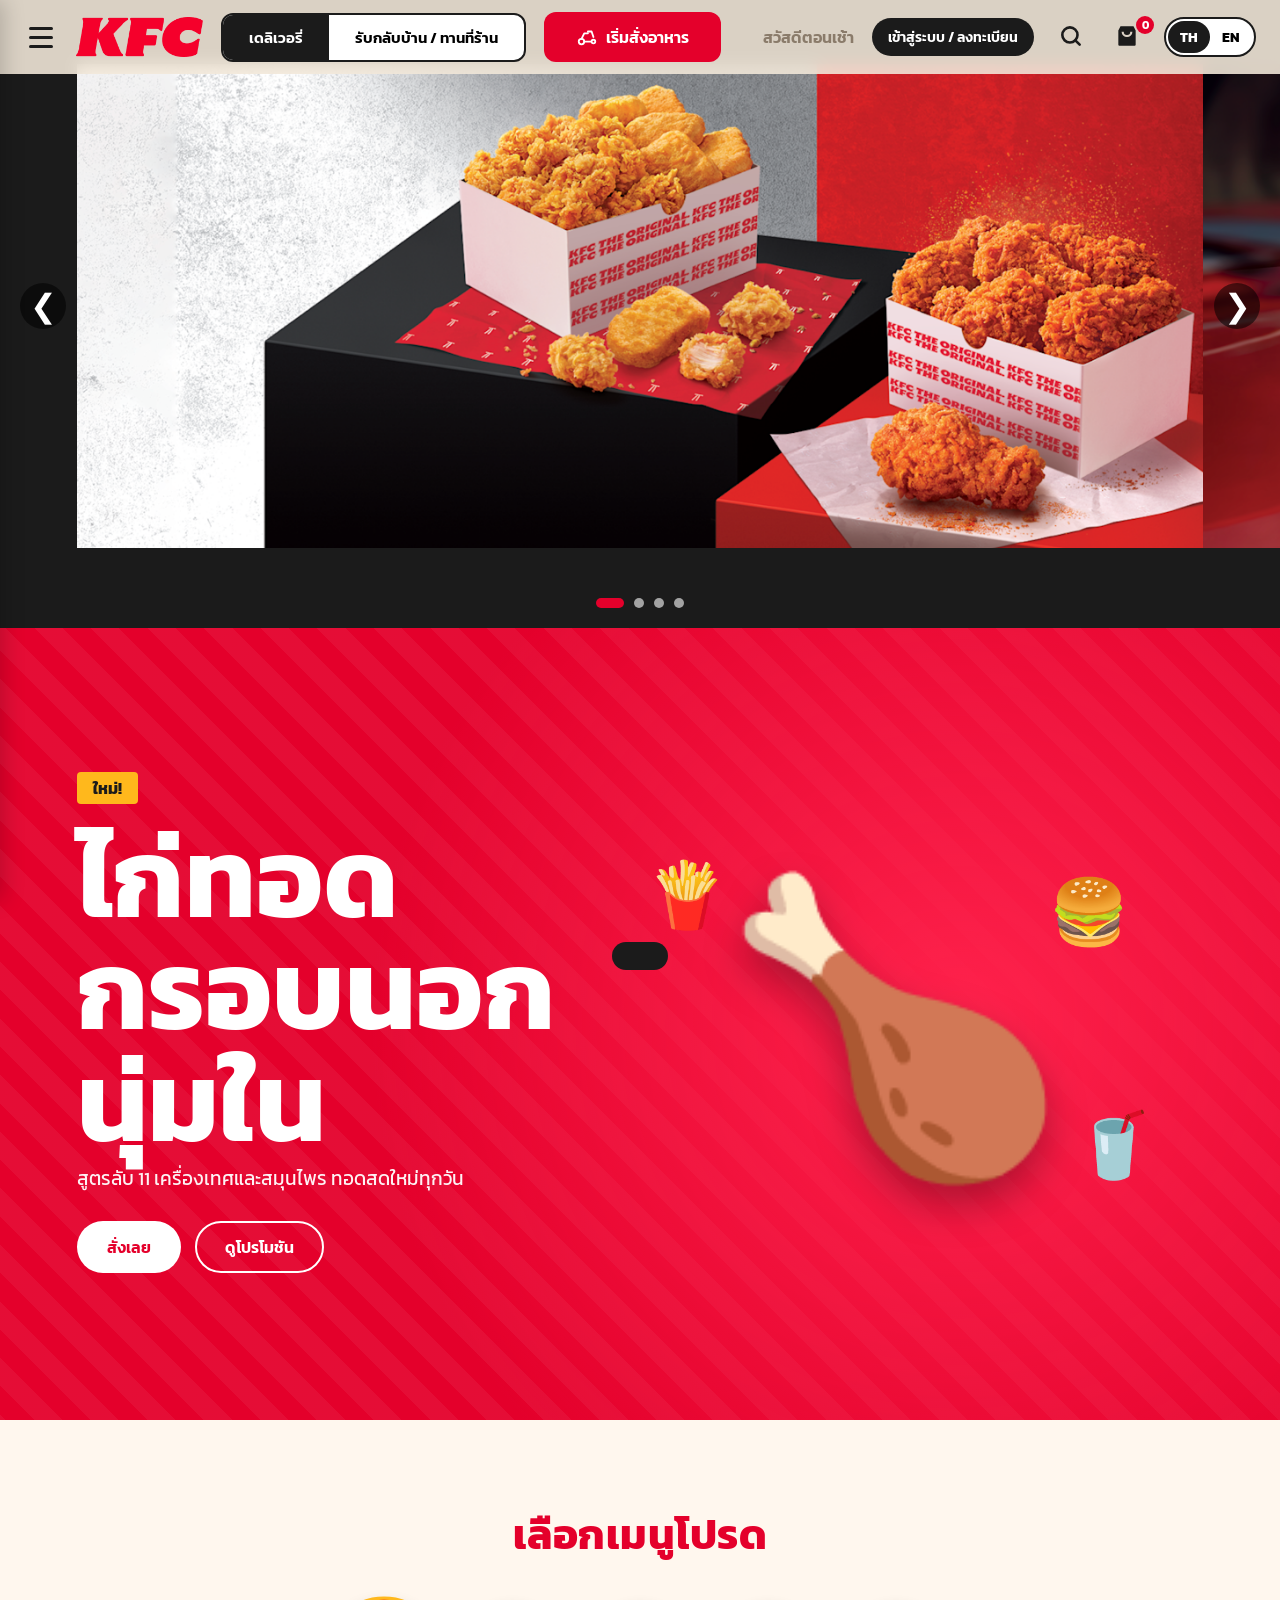
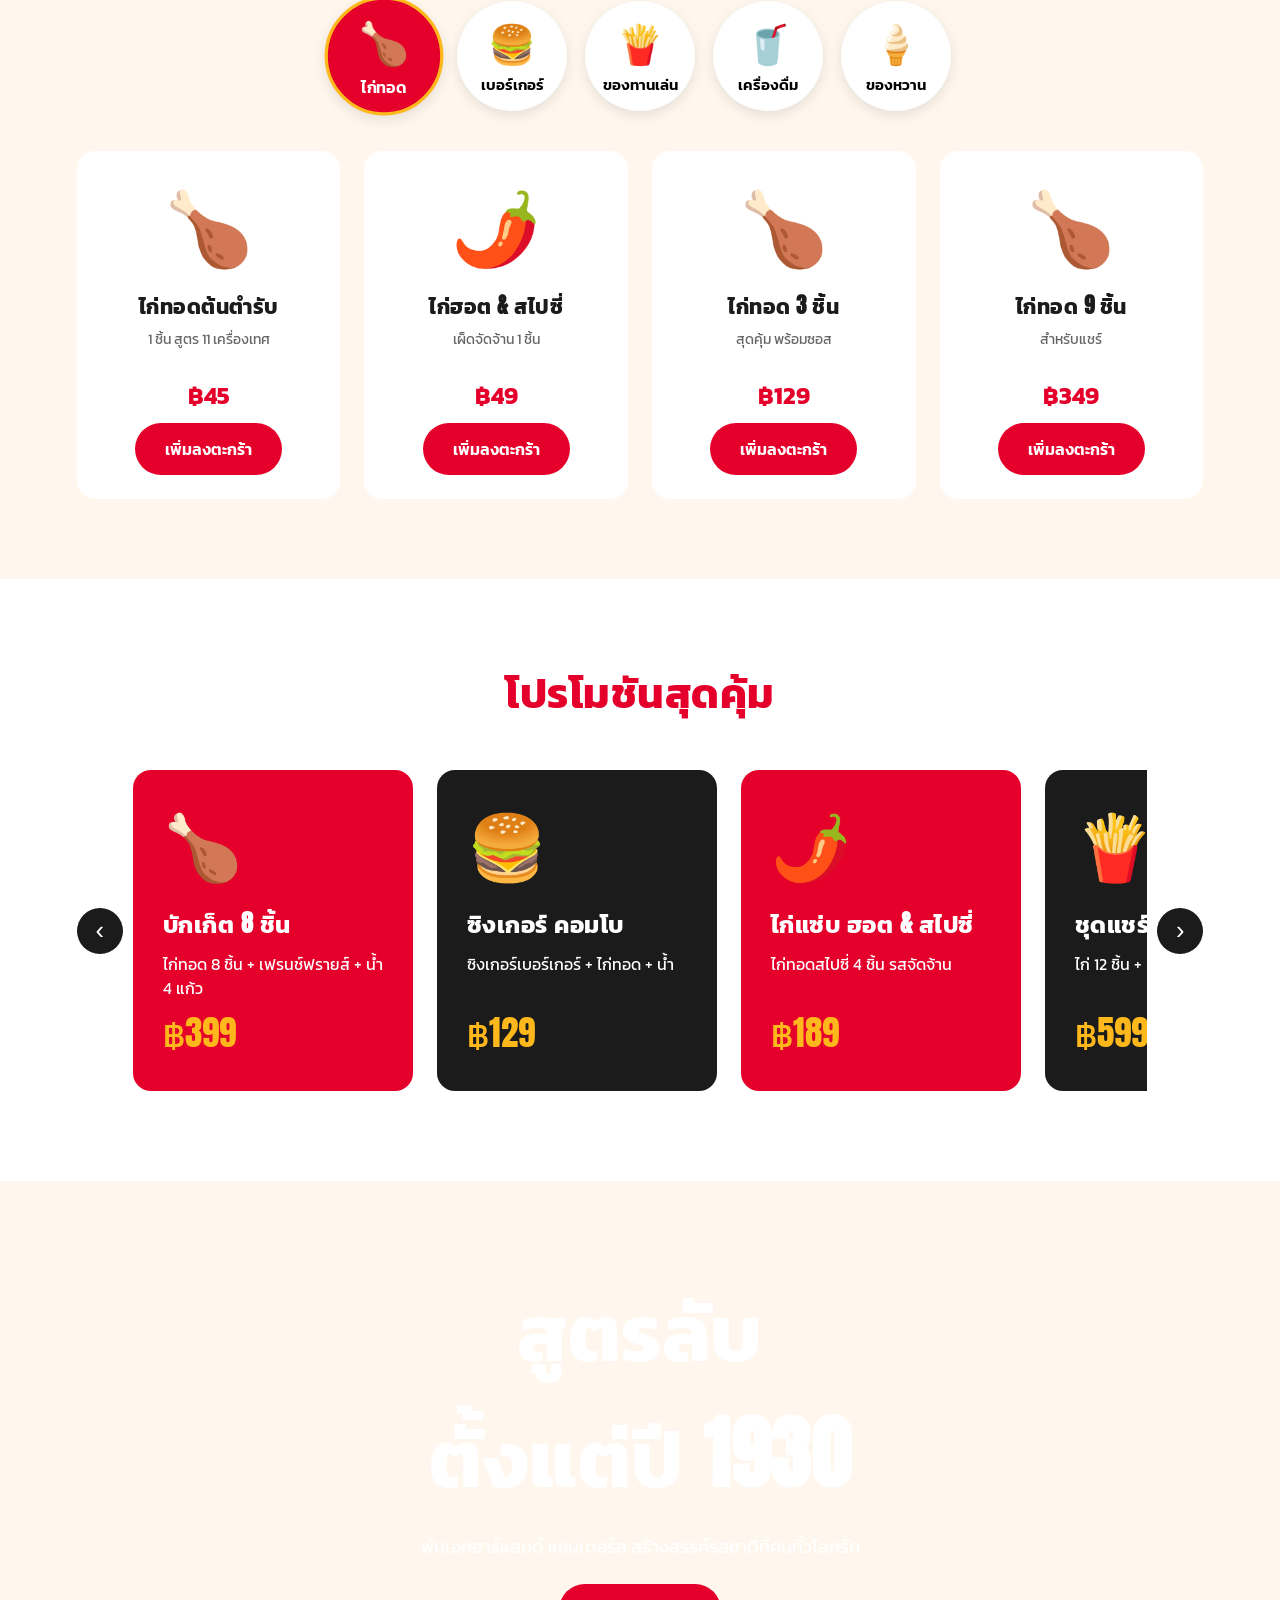
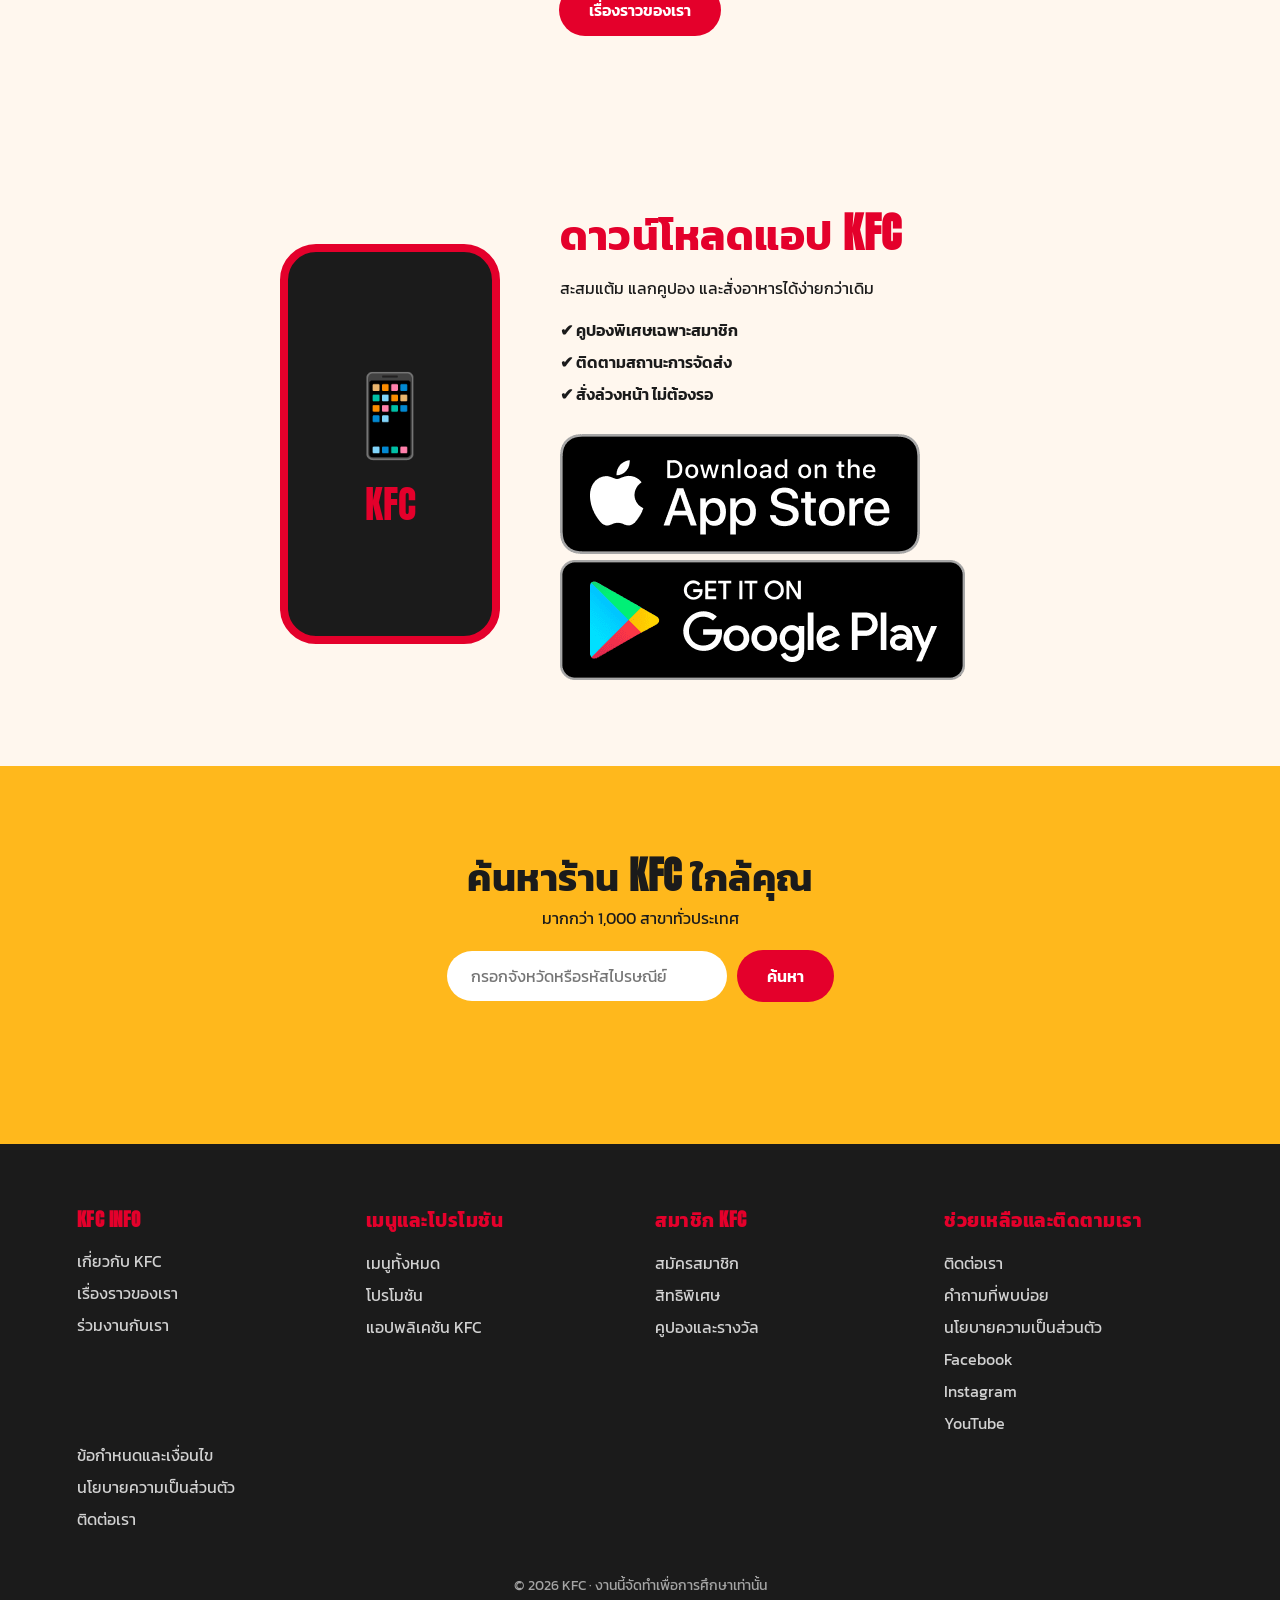
==== commit 0dbf28ee: "Merge branch 'nsleep' of https://github.com/exrthz/KFC into nsleep" ====
--- a/Homepage/index.html
+++ b/Homepage/index.html
@@ -1,5 +1,7 @@
+
 <!DOCTYPE html>
 <html lang="th">
+
 <head>
 <meta charset="UTF-8">
 <meta name="viewport" content="width=device-width, initial-scale=1">
@@ -7,181 +9,587 @@
 <link rel="preconnect" href="https://fonts.googleapis.com">
 <link href="https://fonts.googleapis.com/css2?family=Anton&family=Kanit:wght@300;400;600;700&display=swap" rel="stylesheet">
 <link rel="stylesheet" href="css/style.css">
+
 </head>
+
 <body>
-<header class="header" id="header">
-  <div class="header__left">
-    <button class="burger" id="burger" aria-label="เมนู"><span></span><span></span><span></span></button>
-    <a href="#" class="logo" id="logoTrigger" aria-label="KFC"><img src="images/kfclogo.png" alt="KFC"></a>
-    <div class="seg" id="seg">
-      <button class="seg__btn active" data-i18n="delivery" data-mode="delivery">เดลิเวอรี่</button>
-      <button class="seg__btn" data-i18n="pickup" data-mode="pickup">รับกลับบ้าน / ทานที่ร้าน</button>
-    </div>
-    <a href="#menu" class="btn btn--order"><svg viewBox="0 0 24 24" width="22" height="22" fill="none" stroke="currentColor" stroke-width="2" stroke-linecap="round" stroke-linejoin="round"><circle cx="6" cy="17" r="3"/><circle cx="19" cy="17" r="2"/><path d="M9 17h7M13 6h4l2 6M6 14l3-6h4"/></svg><span data-i18n="order">เริ่มสั่งอาหาร</span></a>
-  </div>
-  <div class="header__right">
-    <span class="greet" id="greet">สวัสดีตอนบ่าย</span>
-    <button class="pill" id="loginBtn" data-i18n="login">เข้าสู่ระบบ / ลงทะเบียน</button>
-    <button class="icon" aria-label="ค้นหา" id="searchBtn"><svg viewBox="0 0 24 24" width="26" height="26" fill="none" stroke="currentColor" stroke-width="2.4" stroke-linecap="round"><circle cx="11" cy="11" r="7"/><path d="M20 20l-4-4"/></svg></button>
-    <button class="icon bag" id="cartBtn" aria-label="ตะกร้า"><svg viewBox="0 0 24 24" width="26" height="26" fill="currentColor"><path d="M6 3h12l2 4v13a1 1 0 0 1-1 1H5a1 1 0 0 1-1-1V7l2-4zm1 5a5 5 0 0 0 10 0H15a3 3 0 0 1-6 0H7z"/></svg><em id="cartCount">0</em></button>
-    <div class="lang" id="lang"><button class="on" data-lang="th">TH</button><button data-lang="en">EN</button></div>
-  </div>
-  <div class="searchbar" id="searchbar">
-    <label class="searchbox"><svg viewBox="0 0 24 24" width="22" height="22" fill="none" stroke="currentColor" stroke-width="2.6" stroke-linecap="round"><circle cx="11" cy="11" r="7"/><path d="M20 20l-4-4"/></svg><input id="searchInput" type="text" placeholder="ค้นหาเมนู" data-ph="search"></label>
-    <button class="cancel" id="searchCancel" data-i18n="cancel">ยกเลิก</button>
-  </div>
-  <nav class="nav" id="nav"><a href="#menu" data-i18n="nav_menu">เมนู</a><a href="#deals" data-i18n="nav_deals">โปรโมชัน</a><a href="#app" data-i18n="nav_app">แอป KFC</a></nav>
-</header>
-
-<!-- แถบเลื่อนด้านซ้ายเมื่อกดปุ่มเมนู 3 ขีด -->
-<div class="drawer-backdrop" id="drawerBackdrop"></div>
-<aside class="logo-drawer" id="logoDrawer" aria-hidden="true">
-  <div class="logo-drawer__header">
-    <button class="logo-drawer__close" id="drawerClose" aria-label="ปิดเมนู">✕</button>
-  </div>
-
-
-  <ul class="logo-drawer__list">
-    <li><a href="#deals" class="is-bold" data-i18n="drawer_promo">โปรโมชัน</a></li>
-    <li><a href="#menu" data-i18n="drawer_bestseller">สินค้าขายดี</a></li>
-    <li><a href="#menu" data-i18n="drawer_group">ชุดคอมโบ</a></li>
-    <li><a href="#menu" data-i18n="drawer_box">เดอะบ็อกซ์</a></li>
-    <li><a href="#menu" data-i18n="drawer_setone">ชุดอิ่มคนเดียว</a></li>
-    <li><a href="#menu" data-i18n="drawer_cbr">ไก่ทอด / เบอร์เกอร์ / ข้าว</a></li>
-    <li><a href="#menu" data-i18n="drawer_snacks">ของทานเล่น</a></li>
-    <li><a href="#menu" data-i18n="drawer_sweets">ของหวาน</a></li>
-    <li><a href="#menu" data-i18n="drawer_drinks">เครื่องดื่ม</a></li>
-  </ul>
-</aside>
-
-<section class="hero-slider" id="heroSlider">
-  <div class="hero-slider__track" id="heroTrack">
-    <div class="hero-slider__slide"><img src="images/promotion1.webp" alt="โปรโมชัน 1"></div>
-    <div class="hero-slider__slide"><img src="images/promotion2.webp" alt="โปรโมชัน 2"></div>
-    <div class="hero-slider__slide"><img src="images/promotion4.jpg" alt="โปรโมชัน 3"></div>
-  </div>
-  <button class="hero-slider__arrow hero-slider__arrow--prev" id="heroPrev" aria-label="ก่อนหน้า">‹</button>
-  <button class="hero-slider__arrow hero-slider__arrow--next" id="heroNext" aria-label="ถัดไป">›</button>
-  
-  <!-- จุดบอกสถานะด้านล่าง -->
-  <div class="hero-slider__dots" id="heroDots">
-    <span class="active" data-index="0"></span>
-    <span data-index="1"></span>
-    <span data-index="2"></span>
-  </div>
-</section>
-
-<section class="categories" id="menu">
-  <h2 class="title reveal" data-i18n="menu_title">เลือกเมนูโปรด</h2>
-  <div class="cat-list">
-    <button class="cat active" data-cat="chicken"><i>🍗</i>ไก่ทอด</button>
-    <button class="cat" data-cat="burger"><i>🍔</i>เบอร์เกอร์</button>
-    <button class="cat" data-cat="snack"><i>🍟</i>ของทานเล่น</button>
-    <button class="cat" data-cat="drink"><i>🥤</i>เครื่องดื่ม</button>
-    <button class="cat" data-cat="dessert"><i>🍦</i>ของหวาน</button>
-  </div>
-  <div class="products" id="products"></div>
-</section>
-
-<section class="deals" id="deals">
-  <h2 class="title reveal" data-i18n="deals_title">โปรโมชันสุดคุ้ม</h2>
-  <div class="carousel">
-    <button class="arrow" id="prev">‹</button>
-    <div class="track" id="track">
-      <article class="deal"><i>🍗</i><h3>บักเก็ต 8 ชิ้น</h3><p>ไก่ทอด 8 ชิ้น + เฟรนช์ฟรายส์ + น้ำ 4 แก้ว</p><b>฿399</b></article>
-      <article class="deal deal--dark"><i>🍔</i><h3>ซิงเกอร์ คอมโบ</h3><p>ซิงเกอร์เบอร์เกอร์ + ไก่ทอด + น้ำ</p><b>฿129</b></article>
-      <article class="deal"><i>🌶️</i><h3>ไก่แซ่บ ฮอต &amp; สไปซี่</h3><p>ไก่ทอดสไปซี่ 4 ชิ้น รสจัดจ้าน</p><b>฿189</b></article>
-      <article class="deal deal--dark"><i>🍟</i><h3>ชุดแชร์ปาร์ตี้</h3><p>ไก่ 12 ชิ้น + นักเก็ต + ฟรายส์ใหญ่</p><b>฿599</b></article>
-    </div>
-    <button class="arrow" id="next">›</button>
-  </div>
-</section>
-
-<section class="parallax-band" data-parallax-bg>
-  <div class="reveal"><h2>สูตรลับ<br>ตั้งแต่ปี 1930</h2><p>พันเอกฮาร์แลนด์ แซนเดอร์ส สร้างสรรค์รสชาติที่คนทั่วโลกรัก</p><a href="#menu" class="btn btn--primary">เรื่องราวของเรา</a></div>
-</section>
-
-<section class="app" id="app">
-  <div class="app__mockup reveal">
-    <!-- ดึงไฟล์รูปโทรศัพท์ที่คุณอัปโหลดมาแสดงผลแบบตั้งตรงปกติ -->
-    <img src="images/Phone.webp" alt="KFC App Mockup" class="phone-img">
-  </div>
-  <div class="app__text reveal">
-    <h2>DOWNLOAD APPLICATION</h2>
-    <p class="app-subtitle">KFC Thailand Application</p>
-    <div class="app__buttons">
-      <a href="#" class="store-badge" aria-label="Download on the App Store">
-        <img src="images/AppStore.png" alt="App Store">
-      </a>
-      <a href="#" class="store-badge" aria-label="Get it on Google Play">
-        <img src="images/GooglePlay.png" alt="Google Play">
-      </a>
-    </div>
-  </div>
-</section>
-
-<footer class="footer">
-  <div class="cols">
-    <div>
-      <h4>BK INFO</h4>
-      <a href="#">About KFC</a>
-      <a href="#">Fresh Taste</a>
-      <a href="#">Made to Order</a>
-      <a href="#">Careers</a>
-    </div>
-    <div>
-      <h4 style="visibility: hidden; margin-bottom: 12px;">Hidden</h4>
-      <a href="#">Locations</a>
-      <a href="#">Promotions</a>
-    </div>
-    <div>
-      <h4>Members</h4>
-      <a href="#" id="footerMemberReg">Member Registration</a>
-      <a href="#">Crown Points</a>
-      <a href="#">Rewards</a>
-    </div>
-    <div>
-      <h4>BURGER KING</h4>
-      <div class="footer-bottom-links">
-        <a href="#">Privacy Policy</a> <span class="divider">|</span> 
-        <a href="#">Terms &amp; Conditions</a> <span class="divider">|</span> 
-        <a href="#">Contact us</a>
-      </div>
-      <div class="social-icons">
-        <a href="#" aria-label="Instagram"><svg viewBox="0 0 24 24" width="22" height="22" fill="none" stroke="currentColor" stroke-width="2" stroke-linecap="round" stroke-linejoin="round"><rect x="2" y="2" width="20" height="20" rx="5" ry="5"></rect><path d="M16 11.37A4 4 0 1 1 12.63 8 4.04 4.04 0 0 1 16 11.37z"></path><line x1="17.5" y1="6.5" x2="17.51" y2="6.5"></line></svg></a>
-        <a href="#" aria-label="Facebook"><svg viewBox="0 0 24 24" width="22" height="22" fill="currentColor"><path d="M13.5 20v-6.5h2.2l.4-2.6h-2.6V9.3c0-.8.3-1.3 1.4-1.3h1.3V5.7c-.2 0-1-.1-1.9-.1-2 0-3.3 1.2-3.3 3.4v1.9H8.8v2.6H11V20z"/></svg></a>
-      </div>
-    </div>
-  </div>
-  <p class="copy">TM &amp; Copyright 2022 MINOR INTERNATIONAL PCL. All rights reserved.</p>
-</footer>
-
-<section class="login" id="login" aria-hidden="true">
-  <div class="login__top">
-    <a href="#" class="login__logo"><img src="images/kfclogo.png" alt="KFC"></a>
-    <div class="lang lang--login" id="lang2">
-      <button class="on" data-lang="th">TH</button>
-      <button data-lang="en">EN</button>
-    </div>
-  </div>
-  <button class="login__back" id="loginBack" aria-label="กลับ"><svg viewBox="0 0 24 24" width="30" height="30" fill="none" stroke="currentColor" stroke-width="3" stroke-linecap="round" stroke-linejoin="round"><path d="M15 5l-7 7 7 7"/></svg></button>
-  <form class="login__box" id="loginForm" onsubmit="return false">
-    <h2 data-i18n="welcome">ยินดีต้อนรับสู่ KFC</h2>
-    <input type="tel" id="phone" placeholder="เบอร์โทรศัพท์" data-ph="phone" autocomplete="tel">
-    <button class="btn btn--wide btn--primary" id="signin" data-i18n="signin">ลงชื่อเข้าใช้</button>
-    <p class="or" data-i18n="or">หรือ</p>
-    <button class="btn btn--wide btn--social" id="btnFacebook" type="button"><svg width="24" height="24" viewBox="0 0 24 24"><circle cx="12" cy="12" r="11" fill="#1877f2"/><path d="M13.5 20v-6.5h2.2l.4-2.6h-2.6V9.3c0-.8.3-1.3 1.4-1.3h1.3V5.7c-.2 0-1-.1-1.9-.1-2 0-3.3 1.2-3.3 3.4v1.9H8.8v2.6H11V20z" fill="#fff"/></svg>Sign in with Facebook</button>
-    <button class="btn btn--wide btn--social" id="btnGoogle" type="button"><svg width="22" height="22" viewBox="0 0 48 48"><path fill="#EA4335" d="M24 9.5c3.5 0 6.6 1.2 9 3.5l6.7-6.7C35.6 2.4 30.2 0 24 0 14.6 0 6.5 5.4 2.6 13.2l7.8 6.1C12.3 13.6 17.7 9.5 24 9.5z"/><path fill="#4285F4" d="M46.5 24.5c0-1.6-.1-3.1-.4-4.5H24v9h12.7c-.6 3-2.3 5.5-4.8 7.2l7.6 5.9c4.5-4.1 7-10.2 7-17.6z"/><path fill="#FBBC05" d="M10.4 28.7A14.5 14.5 0 0 1 9.5 24c0-1.6.3-3.2.9-4.7l-7.8-6.1A24 24 0 0 0 0 24c0 3.9.9 7.5 2.6 10.8z"/><path fill="#34A853" d="M24 48c6.5 0 11.9-2.1 15.9-5.8l-7.6-5.9c-2.1 1.4-4.9 2.3-8.3 2.3-6.3 0-11.7-4.1-13.6-9.8l-7.8 6.1C6.5 42.6 14.6 48 24 48z"/></svg>Sign in with Google</button>
-    <p class="noacc" data-i18n="noacc">ไม่มีบัญชีผู้ใช้</p>
-    <button class="btn btn--wide btn--outline-red" id="registerBtn" type="button" data-i18n="register">สมัครบัญชีผู้ใช้</button>
-    <p class="guest"><span data-i18n="guest1">เริ่มใช้งานแบบ</span> <a href="#" id="guest" data-i18n="guest2">ผู้ใช้ชั่วคราว</a></p>
-    <a href="#" class="forgot" id="forgotLink" data-i18n="forgot">ลืมรหัสผ่าน?</a>
-    <p class="msg" id="loginMsg"></p>
-  </form>
-</section>
-
-<div class="toast" id="toast"></div>
-
-<script src="js/script.js"></script>
+
+    <!-- ========================================
+         HEADER
+    ======================================== -->
+
+    <header class="header-wrapper">
+
+        <div class="header" id="header">
+
+            <div class="header__left">
+
+                <button class="burger" id="burger" aria-label="เมนู">
+                    <span></span>
+                    <span></span>
+                    <span></span>
+                </button>
+
+                <a href="#" class="logo" id="logoTrigger" aria-label="KFC">
+                    <img src="images/kfclogo.png" alt="KFC">
+                </a>
+
+                <div class="seg" id="seg">
+                    <button class="seg__btn active" data-i18n="delivery">
+                        เดลิเวอรี่
+                    </button>
+
+                    <button class="seg__btn" data-i18n="pickup">
+                        รับกลับบ้าน / ทานที่ร้าน
+                    </button>
+                </div>
+
+                <a href="#menu" class="btn btn--order">
+                    <svg viewBox="0 0 24 24" width="22" height="22"
+                        fill="none" stroke="currentColor" stroke-width="2"
+                        stroke-linecap="round" stroke-linejoin="round">
+                        <circle cx="6" cy="17" r="3"/>
+                        <circle cx="19" cy="17" r="2"/>
+                        <path d="M9 17h7M13 6h4l2 6M6 14l3-6h4"/>
+                    </svg>
+
+                    <span data-i18n="order">เริ่มสั่งอาหาร</span>
+                </a>
+
+            </div>
+
+            <div class="header__right">
+
+                <span class="greet" id="greet">สวัสดีตอนบ่าย</span>
+
+                <button class="pill" id="loginBtn" data-i18n="login">
+                    เข้าสู่ระบบ / ลงทะเบียน
+                </button>
+
+                <button class="icon" aria-label="ค้นหา" id="searchBtn">
+                    <svg viewBox="0 0 24 24" width="26" height="26"
+                        fill="none" stroke="currentColor" stroke-width="2.4"
+                        stroke-linecap="round">
+                        <circle cx="11" cy="11" r="7"/>
+                        <path d="M20 20l-4-4"/>
+                    </svg>
+                </button>
+
+                <button class="icon bag" id="cartBtn" aria-label="ตะกร้า">
+                    <svg viewBox="0 0 24 24" width="26" height="26" fill="currentColor">
+                        <path d="M6 3h12l2 4v13a1 1 0 0 1-1 1H5a1 1 0 0 1-1-1V7l2-4zm1 5a5 5 0 0 0 10 0H15a3 3 0 0 1-6 0H7z"/>
+                    </svg>
+
+                    <em id="cartCount">0</em>
+                </button>
+
+                <div class="lang" id="lang">
+                    <button class="on" data-lang="th">TH</button>
+                    <button data-lang="en">EN</button>
+                </div>
+
+            </div>
+
+            <!-- SEARCH BAR -->
+            <div class="searchbar" id="searchbar">
+
+                <label class="searchbox">
+                    <svg viewBox="0 0 24 24" width="22" height="22"
+                        fill="none" stroke="currentColor" stroke-width="2.6"
+                        stroke-linecap="round">
+                        <circle cx="11" cy="11" r="7"/>
+                        <path d="M20 20l-4-4"/>
+                    </svg>
+
+                    <input
+                        id="searchInput"
+                        type="text"
+                        placeholder="ค้นหาเมนู"
+                        data-ph="search"
+                    >
+                </label>
+
+                <button class="cancel" id="searchCancel" data-i18n="cancel">
+                    ยกเลิก
+                </button>
+
+            </div>
+
+            <!-- NAVIGATION -->
+            <nav class="nav" id="nav">
+                <a href="#menu">เมนู</a>
+                <a href="#deals">โปรโมชัน</a>
+                <a href="#app">แอป KFC</a>
+                <a href="#stores">ร้านใกล้คุณ</a>
+            </nav>
+
+        </div>
+
+        <!-- ========================================
+             BANNER SLIDER
+        ======================================== -->
+
+        <section class="banner-slider" id="bannerSlider">
+
+            <div class="banner-track" id="bannerTrack">
+
+                <div class="banner-slide active">
+                    <img src="images/banner/b1.webp" alt="KFC Original Recipe">
+                </div>
+
+                <div class="banner-slide">
+                    <img src="images/banner/b2.webp" alt="KFC Fried Chicken">
+                </div>
+
+                <div class="banner-slide">
+                    <img src="images/banner/b3.webp" alt="KFC The Box Kaisen and Scoops Fries">
+                </div>
+
+                <div class="banner-slide">
+                    <img src="images/banner/b4.webp" alt="KFC Scoops Fries">
+                </div>
+
+            </div>
+
+            <button class="banner-arrow banner-prev"
+                id="bannerPrev" aria-label="Previous banner">
+                &#10094;
+            </button>
+
+            <button class="banner-arrow banner-next"
+                id="bannerNext" aria-label="Next banner">
+                &#10095;
+            </button>
+
+            <div class="banner-dots" id="bannerDots">
+                <button class="banner-dot active" data-slide="0" aria-label="Banner 1"></button>
+                <button class="banner-dot" data-slide="1" aria-label="Banner 2"></button>
+                <button class="banner-dot" data-slide="2" aria-label="Banner 3"></button>
+                <button class="banner-dot" data-slide="3" aria-label="Banner 4"></button>
+            </div>
+
+        </section>
+
+    </header>
+
+
+    <!-- ========================================
+         LOGO DRAWER
+    ======================================== -->
+
+    <div class="drawer-backdrop" id="drawerBackdrop"></div>
+
+    <aside class="logo-drawer" id="logoDrawer" aria-hidden="true">
+
+        <button class="logo-drawer__close" id="drawerClose" aria-label="ปิดเมนู">
+            ✕
+        </button>
+
+        <ul class="logo-drawer__list">
+            <li><a href="#deals" class="is-bold" data-i18n="drawer_promo">โปรโมชัน</a></li>
+            <li><a href="#menu" data-i18n="drawer_bestseller">สินค้าขายดี</a></li>
+            <li><a href="#menu" data-i18n="drawer_group">ชุดคอมโบ</a></li>
+            <li><a href="#menu" data-i18n="drawer_box">เดอะบ็อกซ์</a></li>
+            <li><a href="#menu" data-i18n="drawer_setone">ชุดอิ่มคนเดียว</a></li>
+            <li><a href="#menu" data-i18n="drawer_cbr">ไก่ทอด / เบอร์เกอร์ / ข้าว</a></li>
+            <li><a href="#menu" data-i18n="drawer_snacks">ของทานเล่น</a></li>
+            <li><a href="#menu" data-i18n="drawer_sweets">ของหวาน</a></li>
+            <li><a href="#menu" data-i18n="drawer_drinks">เครื่องดื่ม</a></li>
+        </ul>
+
+    </aside>
+
+
+    <!-- ========================================
+         HERO
+    ======================================== -->
+
+    <section class="hero">
+
+        <div class="hero__bg" data-parallax="0.3"></div>
+
+        <div class="hero__text reveal">
+
+            <span class="tag">ใหม่!</span>
+
+            <h1>
+                ไก่ทอด<br>
+                กรอบนอก<br>
+                นุ่มใน
+            </h1>
+
+            <p>สูตรลับ 11 เครื่องเทศและสมุนไพร ทอดสดใหม่ทุกวัน</p>
+
+            <a href="#menu" class="btn btn--primary">สั่งเลย</a>
+            <a href="#deals" class="btn btn--outline">ดูโปรโมชัน</a>
+
+        </div>
+
+        <div class="hero__art" data-parallax="-0.15">
+            <span class="bucket">🍗</span>
+            <span class="float f1">🍟</span>
+            <span class="float f2">🥤</span>
+            <span class="float f3">🍔</span>
+        </div>
+
+    </section>
+
+
+    <!-- ========================================
+         MENU
+    ======================================== -->
+
+    <section class="categories" id="menu">
+
+        <h2 class="title reveal">เลือกเมนูโปรด</h2>
+
+        <div class="cat-list">
+
+            <button class="cat active" data-cat="chicken">
+                <i>🍗</i>ไก่ทอด
+            </button>
+
+            <button class="cat" data-cat="burger">
+                <i>🍔</i>เบอร์เกอร์
+            </button>
+
+            <button class="cat" data-cat="snack">
+                <i>🍟</i>ของทานเล่น
+            </button>
+
+            <button class="cat" data-cat="drink">
+                <i>🥤</i>เครื่องดื่ม
+            </button>
+
+            <button class="cat" data-cat="dessert">
+                <i>🍦</i>ของหวาน
+            </button>
+
+        </div>
+
+        <div class="products" id="products"></div>
+
+    </section>
+
+
+    <!-- ========================================
+         DEALS
+    ======================================== -->
+
+    <section class="deals" id="deals">
+
+        <h2 class="title reveal">โปรโมชันสุดคุ้ม</h2>
+
+        <div class="carousel">
+
+            <button class="arrow" id="prev" aria-label="Previous promotion">
+                ‹
+            </button>
+
+            <div class="track" id="track">
+
+                <article class="deal">
+                    <i>🍗</i>
+                    <h3>บักเก็ต 8 ชิ้น</h3>
+                    <p>ไก่ทอด 8 ชิ้น + เฟรนช์ฟรายส์ + น้ำ 4 แก้ว</p>
+                    <b>฿399</b>
+                </article>
+
+                <article class="deal deal--dark">
+                    <i>🍔</i>
+                    <h3>ซิงเกอร์ คอมโบ</h3>
+                    <p>ซิงเกอร์เบอร์เกอร์ + ไก่ทอด + น้ำ</p>
+                    <b>฿129</b>
+                </article>
+
+                <article class="deal">
+                    <i>🌶️</i>
+                    <h3>ไก่แซ่บ ฮอต &amp; สไปซี่</h3>
+                    <p>ไก่ทอดสไปซี่ 4 ชิ้น รสจัดจ้าน</p>
+                    <b>฿189</b>
+                </article>
+
+                <article class="deal deal--dark">
+                    <i>🍟</i>
+                    <h3>ชุดแชร์ปาร์ตี้</h3>
+                    <p>ไก่ 12 ชิ้น + นักเก็ต + ฟรายส์ใหญ่</p>
+                    <b>฿599</b>
+                </article>
+
+            </div>
+
+            <button class="arrow" id="next" aria-label="Next promotion">
+                ›
+            </button>
+
+        </div>
+
+    </section>
+
+
+    <!-- ========================================
+         PARALLAX BAND
+    ======================================== -->
+
+    <section class="parallax-band" data-parallax-bg>
+
+        <div class="reveal">
+            <h2>สูตรลับ<br>ตั้งแต่ปี 1930</h2>
+
+            <p>
+                พันเอกฮาร์แลนด์ แซนเดอร์ส
+                สร้างสรรค์รสชาติที่คนทั่วโลกรัก
+            </p>
+
+            <a href="#" class="btn btn--primary">เรื่องราวของเรา</a>
+        </div>
+
+    </section>
+
+
+    <!-- ========================================
+         APP
+    ======================================== -->
+
+    <section class="app" id="app">
+
+        <div class="app__phone reveal">
+            📱<span>KFC</span>
+        </div>
+
+        <div class="app__text reveal">
+
+            <h2>ดาวน์โหลดแอป KFC</h2>
+
+            <p>สะสมแต้ม แลกคูปอง และสั่งอาหารได้ง่ายกว่าเดิม</p>
+
+            <ul>
+                <li>✔ คูปองพิเศษเฉพาะสมาชิก</li>
+                <li>✔ ติดตามสถานะการจัดส่ง</li>
+                <li>✔ สั่งล่วงหน้า ไม่ต้องรอ</li>
+            </ul>
+
+            <div class="app__buttons">
+
+                <a href="#" class="store-badge"
+                    aria-label="Download on the App Store">
+                    <img src="images/AppStore.png" alt="App Store">
+                </a>
+
+                <a href="#" class="store-badge"
+                    aria-label="Get it on Google Play">
+                    <img src="images/GooglePlay.png" alt="Google Play">
+                </a>
+
+            </div>
+
+        </div>
+
+    </section>
+
+
+    <!-- ========================================
+         STORE FINDER
+    ======================================== -->
+
+    <section class="stores" id="stores">
+
+        <div class="reveal">
+            <h2>ค้นหาร้าน KFC ใกล้คุณ</h2>
+            <p>มากกว่า 1,000 สาขาทั่วประเทศ</p>
+        </div>
+
+        <form class="finder" onsubmit="return false">
+
+            <input
+                id="loc"
+                type="text"
+                placeholder="กรอกจังหวัดหรือรหัสไปรษณีย์"
+            >
+
+            <button class="btn btn--primary" id="find">
+                ค้นหา
+            </button>
+
+        </form>
+
+        <p id="findMsg" class="msg"></p>
+
+    </section>
+
+
+    <!-- ========================================
+         FOOTER
+    ======================================== -->
+
+    <footer class="footer">
+
+        <div class="cols">
+
+            <!-- KFC INFO -->
+            <div>
+                <h4>KFC INFO</h4>
+                <a href="#">เกี่ยวกับ KFC</a>
+                <a href="#">เรื่องราวของเรา</a>
+                <a href="#">ร่วมงานกับเรา</a>
+            </div>
+
+            <!-- MENU -->
+            <div>
+                <h4>เมนูและโปรโมชัน</h4>
+                <a href="#menu">เมนูทั้งหมด</a>
+                <a href="#deals">โปรโมชัน</a>
+                <a href="#app">แอปพลิเคชัน KFC</a>
+            </div>
+
+            <!-- MEMBERS -->
+            <div>
+                <h4>สมาชิก KFC</h4>
+                <a href="#" id="footerMemberReg">สมัครสมาชิก</a>
+                <a href="#">สิทธิพิเศษ</a>
+                <a href="#">คูปองและรางวัล</a>
+            </div>
+
+            <!-- HELP & SOCIAL -->
+            <div>
+                <h4>ช่วยเหลือและติดตามเรา</h4>
+                <a href="#">ติดต่อเรา</a>
+                <a href="#">คำถามที่พบบ่อย</a>
+                <a href="#">นโยบายความเป็นส่วนตัว</a>
+
+                <div class="social-icons">
+                    <a href="#" aria-label="Facebook">Facebook</a>
+                    <a href="#" aria-label="Instagram">Instagram</a>
+                    <a href="#" aria-label="YouTube">YouTube</a>
+                </div>
+            </div>
+
+        </div>
+
+        <div class="footer-bottom-links">
+            <a href="#">ข้อกำหนดและเงื่อนไข</a>
+            <a href="#">นโยบายความเป็นส่วนตัว</a>
+            <a href="#">ติดต่อเรา</a>
+        </div>
+
+        <p class="copy">
+            © 2026 KFC · งานนี้จัดทำเพื่อการศึกษาเท่านั้น
+        </p>
+
+    </footer>
+
+
+    <!-- ========================================
+         LOGIN
+    ======================================== -->
+
+    <section class="login" id="login" aria-hidden="true">
+
+        <div class="login__top">
+
+            <a href="#" class="login__logo">
+                <img src="images/kfclogo.png" alt="KFC">
+            </a>
+
+            <div class="lang lang--login" id="lang2">
+                <button class="on" data-lang="th">TH</button>
+                <button data-lang="en">EN</button>
+            </div>
+
+        </div>
+
+        <button class="login__back" id="loginBack" aria-label="กลับ">
+
+            <svg viewBox="0 0 24 24" width="30" height="30"
+                fill="none" stroke="currentColor" stroke-width="3"
+                stroke-linecap="round" stroke-linejoin="round">
+                <path d="M15 5l-7 7 7 7"/>
+            </svg>
+
+        </button>
+
+        <form class="login__box" id="loginForm" onsubmit="return false">
+
+            <h2 data-i18n="welcome">ยินดีต้อนรับสู่ KFC</h2>
+
+            <input
+                type="tel"
+                id="phone"
+                placeholder="เบอร์โทรศัพท์"
+                data-ph="phone"
+                autocomplete="tel"
+            >
+
+            <button class="btn btn--wide btn--primary"
+                id="signin" data-i18n="signin">
+                ลงชื่อเข้าใช้
+            </button>
+
+            <p class="or" data-i18n="or">หรือ</p>
+
+            <!-- FACEBOOK LOGIN -->
+            <button class="btn btn--wide btn--social" type="button">
+
+                <svg width="24" height="24" viewBox="0 0 24 24">
+                    <circle cx="12" cy="12" r="11" fill="#1877f2"/>
+                    <path d="M13.5 20v-6.5h2.2l.4-2.6h-2.6V9.3c0-.8.3-1.3 1.4-1.3h1.3V5.7c-.2 0-1-.1-1.9-.1-2 0-3.3 1.2-3.3 3.4v1.9H8.8v2.6H11V20z" fill="#fff"/>
+                </svg>
+
+                Sign in with Facebook
+
+            </button>
+
+            <!-- GOOGLE LOGIN -->
+            <button class="btn btn--wide btn--social" type="button">
+
+                <svg width="22" height="22" viewBox="0 0 48 48">
+                    <path fill="#EA4335" d="M24 9.5c3.5 0 6.6 1.2 9 3.5l6.7-6.7C35.6 2.4 30.2 0 24 0 14.6 0 6.5 5.4 2.6 13.2l7.8 6.1C12.3 13.6 17.7 9.5 24 9.5z"/>
+                    <path fill="#4285F4" d="M46.5 24.5c0-1.6-.1-3.1-.4-4.5H24v9h12.7c-.6 3-2.3 5.5-4.8 7.2l7.6 5.9c4.5-4.1 7-10.2 7-17.6z"/>
+                    <path fill="#FBBC05" d="M10.4 28.7A14.5 14.5 0 0 1 9.5 24c0-1.6.3-3.2.9-4.7l-7.8-6.1A24 24 0 0 0 0 24c0 3.9.9 7.5 2.6 10.8z"/>
+                    <path fill="#34A853" d="M24 48c6.5 0 11.9-2.1 15.9-5.8l-7.6-5.9c-2.1 1.4-4.9 2.3-8.3 2.3-6.3 0-11.7-4.1-13.6-9.8l-7.8 6.1C6.5 42.6 14.6 48 24 48z"/>
+                </svg>
+
+                Sign in with Google
+
+            </button>
+
+            <p class="noacc" data-i18n="noacc">
+                ไม่มีบัญชีผู้ใช้
+            </p>
+
+            <button class="btn btn--wide btn--outline-red"
+                type="button" data-i18n="register">
+                สมัครบัญชีผู้ใช้
+            </button>
+
+            <p class="guest">
+                <span data-i18n="guest1">เริ่มใช้งานแบบ</span>
+                <a href="#" id="guest" data-i18n="guest2">ผู้ใช้ชั่วคราว</a>
+            </p>
+
+            <a href="#" class="forgot" data-i18n="forgot">
+                ลืมรหัสผ่าน?
+            </a>
+
+            <p class="msg" id="loginMsg"></p>
+
+        </form>
+
+    </section>
+
+
+    <!-- ========================================
+         TOAST
+    ======================================== -->
+
+    <div class="toast" id="toast"></div>
+
+
+    <!-- ========================================
+         MAIN JAVASCRIPT MODULE
+    ======================================== -->
+
+    <script type="module" src="js/main.js"></script>
+
 </body>
 </html>
--- a/Homepage/css/style.css
+++ b/Homepage/css/style.css
@@ -1,380 +1,556 @@
+/* ========================================
+   1. GLOBAL
+======================================== */
+
 * {
-  box-sizing: border-box;
-  margin: 0;
+    box-sizing: border-box;
+    margin: 0;
 }
 
 html {
-  scroll-behavior: smooth;
+    scroll-behavior: smooth;
 }
 
 body {
-  font-family: "Kanit", sans-serif;
-  color: #1b1b1b;
-  background: #fff7ee;
-  overflow-x: hidden;
+    font-family: "Kanit", sans-serif;
+    color: #1b1b1b;
+    background: #fff7ee;
+    overflow-x: hidden;
 }
 
 a {
-  color: inherit;
-  text-decoration: none;
+    color: inherit;
+    text-decoration: none;
 }
 
 section {
-  padding: 80px 6%;
-}
-
-h1, h2, h3, h4, .logo {
-  font-family: "Anton", "Kanit", sans-serif;
-  text-transform: uppercase;
-  letter-spacing: 0.5px;
-}
-
-.title {
-  font-size: 2.6rem;
-  text-align: center;
-  margin-bottom: 36px;
-  color: #e4002b;
-}
+    padding: 80px 6%;
+}
+
+h1,
+h2,
+h3,
+h4,
+.logo {
+    font-family: "Anton", "Kanit", sans-serif;
+    text-transform: uppercase;
+    letter-spacing: 0.5px;
+}
+
+
+/* ========================================
+   2. BUTTONS
+======================================== */
 
 .btn {
-  font: 600 1rem "Kanit", sans-serif;
-  padding: 12px 28px;
-  border-radius: 50px;
-  border: 2px solid transparent;
-  cursor: pointer;
-  display: inline-block;
-  transition: all 0.25s;
-}
+    display: inline-block;
+    padding: 12px 28px;
+    border: 2px solid transparent;
+    border-radius: 50px;
+    font: 600 1rem "Kanit", sans-serif;
+    cursor: pointer;
+    transition: all 0.25s;
+}
+
 .btn--primary {
-  background: #e4002b;
-  color: #fff;
-}
+    background: #e4002b;
+    color: #fff;
+}
+
 .btn--primary:hover {
-  background: rgb(69.4117647059%, 0%, 13.0908152735%);
-  transform: scale(1.06);
-}
+    background: #b10022;
+    transform: scale(1.06);
+}
+
 .btn--outline {
-  border-color: #fff;
-  color: #fff;
-  background: none;
-  margin-left: 10px;
-}
+    margin-left: 10px;
+    border-color: #fff;
+    background: none;
+    color: #fff;
+}
+
 .btn--outline:hover {
-  background: #fff;
-  color: #e4002b;
-}
+    background: #fff;
+    color: #e4002b;
+}
+
 .btn--ghost {
-  background: none;
-  border-color: #1b1b1b;
-}
+    border-color: #1b1b1b;
+    background: none;
+}
+
 .btn--ghost:hover {
-  background: #1b1b1b;
-  color: #fff;
-}
+    background: #1b1b1b;
+    color: #fff;
+}
+
 .btn--dark {
-  background: #1b1b1b;
-  color: #fff;
-}
+    background: #1b1b1b;
+    color: #fff;
+}
+
 .btn--dark:hover {
-  background: #444;
-}
+    background: #444;
+}
+
 .btn--cart {
-  background: #e4002b;
-  color: #fff;
-  padding: 10px 18px;
-}
+    padding: 10px 18px;
+    background: #e4002b;
+    color: #fff;
+}
+
+.btn--wide {
+    width: 100%;
+    padding: 14px;
+}
+
+.btn--wide.btn--primary {
+    margin-top: 4px;
+}
+
+.btn--social {
+    display: flex;
+    flex-direction: row;
+    justify-content: center;
+    align-items: center;
+    gap: 10px;
+    padding: 11px;
+    border: 1.5px solid #1b1b1b;
+    background: #fff;
+    color: #1b1b1b;
+    font-weight: 500;
+}
+
+.btn--social:hover {
+    background: #fff;
+    transform: scale(1.02);
+}
+
+.btn--outline-red {
+    border: 1.5px solid #e4002b;
+    background: #fff;
+    color: #e4002b;
+    font-weight: 700;
+}
+
+.btn--outline-red:hover {
+    background: #e4002b;
+    color: #fff;
+}
+
+
+/* ========================================
+   3. HEADER
+======================================== */
 
 .header {
-  position: sticky;
-  top: 0;
-  z-index: 50;
-  display: flex;
-  flex-direction: row;
-  justify-content: space-between;
-  align-items: center;
-  gap: 16px;
-  padding: 12px 24px;
-  background: #f5ebdc;
-  transition: box-shadow 0.3s, padding 0.3s;
-}
+    position: sticky;
+    top: 0;
+    z-index: 50;
+    display: flex;
+    flex-direction: row;
+    justify-content: space-between;
+    align-items: center;
+    gap: 16px;
+    padding: 12px 24px;
+    margin-bottom: -90px;
+    background: rgba(245, 235, 220, 0.88);
+    backdrop-filter: blur(8px);
+    transition: box-shadow 0.3s, padding 0.3s;
+}
+
 .header.scrolled {
-  box-shadow: 0 4px 18px rgba(0, 0, 0, 0.15);
-  padding: 7px 24px;
-}
-.header__left, .header__right {
-  display: flex;
-  flex-direction: row;
-  justify-content: center;
-  align-items: center;
-  gap: 18px;
-}
+    padding: 7px 24px;
+    box-shadow: 0 4px 18px rgba(0, 0, 0, 0.15);
+}
+
+.header__left,
+.header__right {
+    display: flex;
+    flex-direction: row;
+    justify-content: center;
+    align-items: center;
+    gap: 18px;
+}
+
 .header .burger {
-  width: 34px;
-  height: 34px;
-  background: none;
-  border: 0;
-  cursor: pointer;
-  display: flex;
-  flex-direction: column;
-  justify-content: center;
-  align-items: center;
-  gap: 6px;
-}
+    display: flex;
+    flex-direction: column;
+    justify-content: center;
+    align-items: center;
+    gap: 6px;
+    width: 34px;
+    height: 34px;
+    border: 0;
+    background: none;
+    cursor: pointer;
+}
+
 .header .burger span {
-  width: 24px;
-  height: 3px;
-  background: #1b1b1b;
-  border-radius: 3px;
-  transition: transform 0.3s, opacity 0.3s;
-}
+    width: 24px;
+    height: 3px;
+    border-radius: 3px;
+    background: #1b1b1b;
+    transition: transform 0.3s, opacity 0.3s;
+}
+
 .header .burger.open span:nth-child(1) {
-  transform: translateY(9px) rotate(45deg);
-}
+    transform: translateY(9px) rotate(45deg);
+}
+
 .header .burger.open span:nth-child(2) {
-  opacity: 0;
-}
+    opacity: 0;
+}
+
 .header .burger.open span:nth-child(3) {
-  transform: translateY(-9px) rotate(-45deg);
-}
+    transform: translateY(-9px) rotate(-45deg);
+}
+
 .header .logo {
-  display: flex;
-  flex-direction: row;
-  justify-content: center;
-  align-items: center;
-  transition: transform 0.3s;
-  cursor: default; /* กำหนดให้โลโก้ไม่มีเคอร์เซอร์คลิก */
-}
+    display: flex;
+    flex-direction: row;
+    justify-content: center;
+    align-items: center;
+    cursor: default;
+    transition: transform 0.3s;
+}
+
 .header .logo img {
-  height: 40px;
-  display: block;
-}
+    display: block;
+    height: 40px;
+}
+
 .header .seg {
-  display: flex;
-  border: 2px solid #1b1b1b;
-  border-radius: 12px;
-  overflow: hidden;
-  background: #fff;
-}
+    display: flex;
+    overflow: hidden;
+    border: 2px solid #1b1b1b;
+    border-radius: 12px;
+    background: #fff;
+}
+
 .header .seg__btn {
-  font: 600 0.95rem "Kanit", sans-serif;
-  padding: 11px 26px;
-  border: 0;
-  background: none;
-  cursor: pointer;
-  transition: background 0.3s, color 0.3s;
-}
+    padding: 11px 26px;
+    border: 0;
+    background: none;
+    font: 600 0.95rem "Kanit", sans-serif;
+    cursor: pointer;
+    transition: background 0.3s, color 0.3s;
+}
+
 .header .seg__btn.active {
-  background: #1b1b1b;
-  color: #fff;
-}
+    background: #1b1b1b;
+    color: #fff;
+}
+
 .header .seg__btn:not(.active):hover {
-  background: #eee;
-}
+    background: #eee;
+}
+
 .header .btn--order {
-  background: #e4002b;
-  color: #fff;
-  border-radius: 12px;
-  padding: 11px 30px;
-  display: flex;
-  flex-direction: row;
-  justify-content: center;
-  align-items: center;
-  gap: 8px;
-}
+    display: flex;
+    flex-direction: row;
+    justify-content: center;
+    align-items: center;
+    gap: 8px;
+    padding: 11px 30px;
+    border-radius: 12px;
+    background: #e4002b;
+    color: #fff;
+}
+
 .header .btn--order:hover {
-  background: rgb(73.4117647059%, 0%, 13.8452012384%);
-  transform: scale(1.05);
-}
+    background: #bb0024;
+    transform: scale(1.05);
+}
+
 .header .greet {
-  color: #8a7b6a;
-  font-weight: 600;
-}
+    color: #8a7b6a;
+    font-weight: 600;
+}
+
 .header .pill {
-  background: #1b1b1b;
-  color: #fff;
-  border: 0;
-  border-radius: 50px;
-  padding: 8px 16px;
-  font: 600 0.9rem "Kanit", sans-serif;
-  cursor: pointer;
-  transition: background 0.25s;
-}
+    padding: 8px 16px;
+    border: 0;
+    border-radius: 50px;
+    background: #1b1b1b;
+    color: #fff;
+    font: 600 0.9rem "Kanit", sans-serif;
+    cursor: pointer;
+    transition: background 0.25s;
+}
+
 .header .pill:hover {
-  background: #e4002b;
-}
+    background: #e4002b;
+}
+
 .header .icon {
-  background: none;
-  border: 0;
-  cursor: pointer;
-  color: #1b1b1b;
-  position: relative;
-  transition: transform 0.25s, color 0.25s;
-}
+    position: relative;
+    border: 0;
+    background: none;
+    color: #1b1b1b;
+    cursor: pointer;
+    transition: transform 0.25s, color 0.25s;
+}
+
 .header .icon:hover {
-  transform: scale(1.18);
-  color: #e4002b;
-}
+    transform: scale(1.18);
+    color: #e4002b;
+}
+
 .header .bag em {
-  position: absolute;
-  top: -6px;
-  right: -8px;
-  background: #e4002b;
-  color: #fff;
-  font: 700 0.7rem "Kanit", sans-serif;
-  min-width: 18px;
-  height: 18px;
-  border-radius: 9px;
-  display: flex;
-  flex-direction: row;
-  justify-content: center;
-  align-items: center;
-  font-style: normal;
-}
+    position: absolute;
+    top: -6px;
+    right: -8px;
+    display: flex;
+    flex-direction: row;
+    justify-content: center;
+    align-items: center;
+    min-width: 18px;
+    height: 18px;
+    border-radius: 9px;
+    background: #e4002b;
+    color: #fff;
+    font: 700 0.7rem "Kanit", sans-serif;
+    font-style: normal;
+}
+
 .header .lang {
-  display: flex;
-  border: 2px solid #1b1b1b;
-  border-radius: 50px;
-  padding: 2px;
-  background: #fff;
-}
+    display: flex;
+    padding: 2px;
+    border: 2px solid #1b1b1b;
+    border-radius: 50px;
+    background: #fff;
+}
+
 .header .lang button {
-  border: 0;
-  background: none;
-  font: 700 0.85rem "Kanit", sans-serif;
-  padding: 6px 12px;
-  border-radius: 50px;
-  cursor: pointer;
-  transition: all 0.3s;
-}
+    padding: 6px 12px;
+    border: 0;
+    border-radius: 50px;
+    background: none;
+    font: 700 0.85rem "Kanit", sans-serif;
+    cursor: pointer;
+    transition: all 0.3s;
+}
+
 .header .lang button.on {
-  background: #1b1b1b;
-  color: #fff;
-}
-
-/* ซ่อน nav เมนูแบบเดิม */
+    background: #1b1b1b;
+    color: #fff;
+}
+
+/* ซ่อนแถบนำทางเดิม */
 .header .nav {
-  display: none !important;
-}
-
-/* ช่องค้นหาชิดขวา และซ่อนข้อความด้านหลังเมื่อเปิดใช้งาน */
+    display: none;
+}
+
+/* Search bar */
 .header .searchbar {
-  position: absolute;
-  inset: auto 0 0 auto;
-  top: 0;
-  bottom: 0;
-  width: auto;
-  background: #f5ebdc;
-  display: flex;
-  flex-direction: row;
-  justify-content: flex-end;
-  align-items: center;
-  gap: 16px;
-  padding: 0 24px;
-  opacity: 0;
-  pointer-events: none;
-  transform: translateY(-100%);
-  transition: transform 0.35s ease, opacity 0.35s;
-  z-index: 60;
-}
+    position: absolute;
+    top: 0;
+    right: 0;
+    bottom: 0;
+    z-index: 60;
+    display: flex;
+    flex-direction: row;
+    justify-content: flex-end;
+    align-items: center;
+    gap: 16px;
+    width: auto;
+    padding: 0 24px;
+    background: #f5ebdc;
+    opacity: 0;
+    pointer-events: none;
+    transform: translateY(-100%);
+    transition: transform 0.35s ease, opacity 0.35s;
+}
+
 .header .searchbar.open {
-  opacity: 1;
-  pointer-events: auto;
-  transform: none;
-}
+    opacity: 1;
+    pointer-events: auto;
+    transform: none;
+}
+
 .header:has(.searchbar.open) .header__right {
-  opacity: 0 !important;
-  visibility: hidden !important;
-  pointer-events: none !important;
-}
+    opacity: 0;
+    visibility: hidden;
+    pointer-events: none;
+}
+
 .header .searchbox {
-  width: 320px;
-  max-width: 45vw;
-  display: flex;
-  flex-direction: row;
-  justify-content: flex-start;
-  align-items: center;
-  gap: 10px;
-  background: #fff;
-  border: 1px solid #d8c9b8;
-  border-radius: 12px;
-  padding: 8px 14px;
-  color: #9a7b6a;
-}
+    display: flex;
+    flex-direction: row;
+    justify-content: flex-start;
+    align-items: center;
+    gap: 10px;
+    width: 320px;
+    max-width: 45vw;
+    padding: 8px 14px;
+    border: 1px solid #d8c9b8;
+    border-radius: 12px;
+    background: #fff;
+    color: #9a7b6a;
+}
+
 .header .searchbox input {
-  flex: 1;
-  border: 0;
-  outline: 0;
-  font: 1rem "Kanit", sans-serif;
-  color: #1b1b1b;
-  background: none;
-}
+    flex: 1;
+    border: 0;
+    outline: 0;
+    background: none;
+    color: #1b1b1b;
+    font: 1rem "Kanit", sans-serif;
+}
+
 .header .searchbox:focus-within {
-  border-color: #e4002b;
-  box-shadow: 0 0 0 3px rgba(228, 0, 43, 0.15);
-}
+    border-color: #e4002b;
+    box-shadow: 0 0 0 3px rgba(228, 0, 43, 0.15);
+}
+
 .header .cancel {
-  background: none;
-  border: 0;
-  color: #e4002b;
-  font: 700 1rem "Kanit", sans-serif;
-  cursor: pointer;
-}
+    border: 0;
+    background: none;
+    color: #e4002b;
+    font: 700 1rem "Kanit", sans-serif;
+    cursor: pointer;
+}
+
 .header .cancel:hover {
-  text-decoration: underline;
-}
-
-@media (max-width: 860px) {
-  .header {
-    padding: 10px 14px;
-  }
-  .header__left, .header__right {
+    text-decoration: underline;
+}
+
+
+/* ========================================
+   4. BANNER SLIDER
+   ใช้ class และ id ให้ตรงกับ index.html
+======================================== */
+
+.banner-slider {
+    position: relative;
+    width: 100%;
+    height: auto;
+    overflow: hidden;
+    background: #1b1b1b;
+}
+
+.banner-track {
+    display: flex;
+    width: 100%;
+    transition: transform 0.6s ease-in-out;
+    will-change: transform;
+}
+
+.banner-slide {
+    position: relative;
+    flex: 0 0 100%;
+    width: 100%;
+}
+
+.banner-slide img {
+    display: block;
+    width: 100%;
+    aspect-ratio: 1280 / 550;
+    object-fit: cover;
+}
+
+/* Banner arrows */
+.banner-arrow {
+    position: absolute;
+    top: 50%;
+    z-index: 2;
+    display: flex;
+    justify-content: center;
+    align-items: center;
+    width: 46px;
+    height: 46px;
+    border: none;
+    border-radius: 50%;
+    background: rgba(0, 0, 0, 0.55);
+    color: #fff;
+    font-size: 2rem;
+    cursor: pointer;
+    transform: translateY(-50%);
+    transition: background 0.3s, transform 0.3s;
+}
+
+.banner-arrow:hover {
+    background: #e4002b;
+    transform: translateY(-50%) scale(1.1);
+}
+
+.banner-prev {
+    left: 20px;
+}
+
+.banner-next {
+    right: 20px;
+}
+
+/* Banner dots */
+.banner-dots {
+    position: absolute;
+    bottom: 20px;
+    left: 50%;
+    z-index: 2;
+    display: flex;
     gap: 10px;
-  }
-  .header .greet, .header .pill, .header .seg, .header .lang {
-    display: none;
-  }
-  .header .btn--order {
-    padding: 10px 16px;
-  }
-  .header .btn--order span {
-    display: none;
-  }
-}
-
-/* แถบเลื่อนด้านซ้าย (Drawer เมนู 3 ขีด) */
+    transform: translateX(-50%);
+}
+
+.banner-dot {
+    width: 10px;
+    height: 10px;
+    padding: 0;
+    border: none;
+    border-radius: 50%;
+    background: rgba(255, 255, 255, 0.6);
+    cursor: pointer;
+    transition: all 0.3s;
+}
+
+.banner-dot.active {
+    width: 28px;
+    border-radius: 10px;
+    background: #e4002b;
+}
+
+
+/* ========================================
+   5. LOGO DRAWER
+======================================== */
+
 .drawer-backdrop {
-  position: fixed;
-  inset: 0;
-  background: rgba(0, 0, 0, 0.55);
-  z-index: 199;
-  opacity: 0;
-  visibility: hidden;
-  transition: opacity 0.3s ease, visibility 0.3s ease;
-}
+    position: fixed;
+    inset: 0;
+    z-index: 199;
+    background: rgba(0, 0, 0, 0.55);
+    opacity: 0;
+    visibility: hidden;
+    transition: opacity 0.3s ease, visibility 0.3s ease;
+}
+
 .drawer-backdrop.open {
-  opacity: 1;
-  visibility: visible;
+    opacity: 1;
+    visibility: visible;
 }
 
 .logo-drawer {
-  position: fixed;
-  top: 0;
-  left: 0;
-  bottom: 0;
-  width: 280px;
-  max-width: 82vw;
-  background: #f5ebdc;
-  z-index: 200;
-  padding: 20px 28px;
-  box-shadow: 4px 0 20px rgba(0, 0, 0, 0.18);
-  transform: translateX(-100%);
-  transition: transform 0.35s cubic-bezier(0.4, 0, 0.2, 1);
-  overflow-y: auto;
-  display: flex;
-  flex-direction: column;
-}
+    position: fixed;
+    top: 0;
+    bottom: 0;
+    left: 0;
+    z-index: 200;
+    display: flex;
+    flex-direction: column;
+    width: 280px;
+    max-width: 82vw;
+    padding: 20px 28px;
+    overflow-y: auto;
+    background: #f5ebdc;
+    box-shadow: 4px 0 20px rgba(0, 0, 0, 0.18);
+    transform: translateX(-100%);
+    transition: transform 0.35s cubic-bezier(0.4, 0, 0.2, 1);
+}
+
 .logo-drawer.open {
-  transform: translateX(0);
+    transform: translateX(0);
 }
 
 .logo-drawer__header {
@@ -385,6 +561,7 @@
 }
 
 .logo-drawer__close {
+  align-self: flex-start;
   background: none;
   border: none;
   font-size: 24px;
@@ -392,9 +569,11 @@
   color: #1b1b1b;
   cursor: pointer;
   padding: 4px;
-}
+  margin-bottom: 24px;
+}
+
 .logo-drawer__close:hover {
-  color: #e4002b;
+    color: #e4002b;
 }
 
 .logo-drawer__auth {
@@ -466,433 +645,536 @@
 }
 
 .logo-drawer__list {
-  list-style: none;
-  padding: 0;
-  margin: 0;
-  display: flex;
-  flex-direction: column;
-  gap: 20px;
+    display: flex;
+    flex-direction: column;
+    gap: 20px;
+    margin: 0;
+    padding: 0;
+    list-style: none;
 }
 
 .logo-drawer__list a {
-  display: block;
-  font-family: "Kanit", sans-serif;
-  font-size: 1.05rem;
-  color: #1b1b1b;
-  text-decoration: none;
-  transition: color 0.2s, padding-left 0.2s;
-}
+    display: block;
+    color: #1b1b1b;
+    font-family: "Kanit", sans-serif;
+    font-size: 1.05rem;
+    transition: color 0.2s, padding-left 0.2s;
+}
+
 .logo-drawer__list a.is-bold {
-  font-weight: 700;
-}
+    font-weight: 700;
+}
+
 .logo-drawer__list a:hover {
-  color: #e4002b;
-  padding-left: 6px;
-}
+    padding-left: 6px;
+    color: #e4002b;
+}
+
+
+/* ========================================
+   6. HERO
+======================================== */
 
 .hero {
-  position: relative;
-  min-height: 88vh;
-  background: #e4002b;
-  color: #fff;
-  display: flex;
-  flex-direction: row;
-  justify-content: space-between;
-  align-items: center;
-  overflow: hidden;
-  gap: 30px;
-}
+    position: relative;
+    display: flex;
+    flex-direction: row;
+    justify-content: space-between;
+    align-items: center;
+    gap: 30px;
+    min-height: 88vh;
+    overflow: hidden;
+    background: #e4002b;
+    color: #fff;
+}
+
 .hero__bg {
-  position: absolute;
-  inset: -10% 0;
-  background: radial-gradient(circle at 75% 50%, rgb(100%, 13.4117647059%, 29.742002064%) 0, transparent 55%), repeating-linear-gradient(45deg, rgba(255, 255, 255, 0.05) 0 20px, transparent 20px 40px);
-}
+    position: absolute;
+    inset: -10% 0;
+    background:
+        radial-gradient(circle at 75% 50%, #ff224c 0, transparent 55%),
+        repeating-linear-gradient(
+            45deg,
+            rgba(255, 255, 255, 0.05) 0 20px,
+            transparent 20px 40px
+        );
+}
+
 .hero__text {
-  position: relative;
-  z-index: 2;
-  max-width: 520px;
-}
+    position: relative;
+    z-index: 2;
+    max-width: 520px;
+}
+
 .hero__text h1 {
-  font-size: clamp(3.4rem, 9vw, 7rem);
-  line-height: 1;
-  margin: 14px 0;
-}
+    margin: 14px 0;
+    font-size: clamp(3.4rem, 9vw, 7rem);
+    line-height: 1;
+}
+
 .hero__text p {
-  font-size: 1.2rem;
-  margin-bottom: 28px;
-  opacity: 0.95;
-}
+    margin-bottom: 28px;
+    font-size: 1.2rem;
+    opacity: 0.95;
+}
+
 .hero__text .btn--primary {
-  background: #fff;
-  color: #e4002b;
-}
+    background: #fff;
+    color: #e4002b;
+}
+
 .hero__text .btn--primary:hover {
-  background: #ffb81c;
-  color: #1b1b1b;
-}
+    background: #ffb81c;
+    color: #1b1b1b;
+}
+
 .hero__art {
-  position: relative;
-  z-index: 2;
-  flex: 1;
-  display: flex;
-  flex-direction: row;
-  justify-content: center;
-  align-items: center;
-  min-height: 340px;
-}
+    position: relative;
+    z-index: 2;
+    display: flex;
+    flex: 1;
+    flex-direction: row;
+    justify-content: center;
+    align-items: center;
+    min-height: 340px;
+}
+
 .hero .tag {
-  background: #ffb81c;
-  color: #1b1b1b;
-  padding: 4px 16px;
-  border-radius: 4px;
-  font-weight: 700;
-}
-@media (max-width: 860px) {
-  .hero {
+    padding: 4px 16px;
+    border-radius: 4px;
+    background: #ffb81c;
+    color: #1b1b1b;
+    font-weight: 700;
+}
+
+.bucket {
+    font-size: clamp(10rem, 22vw, 18rem);
+    animation: bounce 3s ease-in-out infinite;
+    filter: drop-shadow(0 20px 20px rgba(0, 0, 0, 0.3));
+}
+
+.float {
+    position: absolute;
+    font-size: 4rem;
+    animation: floaty 4s ease-in-out infinite;
+}
+
+.float.f1 {
+    top: 8%;
+    left: 10%;
+}
+
+.float.f2 {
+    right: 8%;
+    bottom: 10%;
+    animation-delay: -1s;
+}
+
+.float.f3 {
+    top: 12%;
+    right: 12%;
+    animation-delay: -2s;
+}
+
+@keyframes bounce {
+    50% {
+        transform: translateY(-22px) rotate(4deg);
+    }
+}
+
+@keyframes floaty {
+    50% {
+        transform: translateY(-18px) rotate(-10deg);
+    }
+}
+
+
+/* ========================================
+   7. MENU
+======================================== */
+
+.title {
+    margin-bottom: 36px;
+    color: #e4002b;
+    font-size: 2.6rem;
+    text-align: center;
+}
+
+.cat-list {
+    display: flex;
+    flex-direction: row;
+    justify-content: center;
+    align-items: center;
+    flex-wrap: wrap;
+    gap: 18px;
+    margin-bottom: 40px;
+}
+
+.cat {
+    display: flex;
     flex-direction: column;
+    justify-content: center;
+    align-items: center;
+    width: 110px;
+    height: 110px;
+    border: 3px solid transparent;
+    border-radius: 50%;
+    background: #fff;
+    font: 600 0.95rem "Kanit", sans-serif;
+    cursor: pointer;
+    box-shadow: 0 4px 12px rgba(0, 0, 0, 0.1);
+    transition: all 0.3s;
+}
+
+.cat i {
+    font-size: 2.4rem;
+    font-style: normal;
+    transition: transform 0.3s;
+}
+
+.cat:hover i {
+    transform: scale(1.25) rotate(-8deg);
+}
+
+.cat.active {
+    border-color: #ffb81c;
+    background: #e4002b;
+    color: #fff;
+    transform: scale(1.08);
+}
+
+.products {
+    display: grid;
+    grid-template-columns: repeat(auto-fit, minmax(220px, 1fr));
+    gap: 24px;
+}
+
+.card {
+    padding: 24px;
+    border-radius: 18px;
+    background: #fff;
     text-align: center;
-    padding-top: 50px;
-  }
-}
-
-.bucket {
-  font-size: clamp(10rem, 22vw, 18rem);
-  animation: bounce 3s ease-in-out infinite;
-  filter: drop-shadow(0 20px 20px rgba(0, 0, 0, 0.3));
-}
-
-.float {
-  position: absolute;
-  font-size: 4rem;
-  animation: floaty 4s ease-in-out infinite;
-}
-.float.f1 {
-  top: 8%;
-  left: 10%;
-}
-.float.f2 {
-  bottom: 10%;
-  right: 8%;
-  animation-delay: -1s;
-}
-.float.f3 {
-  top: 12%;
-  right: 12%;
-  animation-delay: -2s;
-}
-
-@keyframes bounce {
-  50% {
-    transform: translateY(-22px) rotate(4deg);
-  }
-}
-@keyframes floaty {
-  50% {
-    transform: translateY(-18px) rotate(-10deg);
-  }
-}
-.cat-list {
-  display: flex;
-  flex-direction: row;
-  justify-content: center;
-  align-items: center;
-  flex-wrap: wrap;
-  gap: 18px;
-  margin-bottom: 40px;
-}
-
-.cat {
-  display: flex;
-  flex-direction: column;
-  justify-content: center;
-  align-items: center;
-  width: 110px;
-  height: 110px;
-  border-radius: 50%;
-  border: 3px solid transparent;
-  background: #fff;
-  font: 600 0.95rem "Kanit", sans-serif;
-  cursor: pointer;
-  box-shadow: 0 4px 12px rgba(0, 0, 0, 0.1);
-  transition: all 0.3s;
-}
-.cat i {
-  font-size: 2.4rem;
-  font-style: normal;
-  transition: transform 0.3s;
-}
-.cat:hover i {
-  transform: scale(1.25) rotate(-8deg);
-}
-.cat.active {
-  background: #e4002b;
-  color: #fff;
-  border-color: #ffb81c;
-  transform: scale(1.08);
-}
-
-.products {
-  display: grid;
-  grid-template-columns: repeat(auto-fit, minmax(220px, 1fr));
-  gap: 24px;
-}
-
-.card {
-  background: #fff;
-  border-radius: 18px;
-  padding: 24px;
-  text-align: center;
-  transition: transform 0.3s ease, box-shadow 0.3s ease;
-}
+    animation: pop 0.5s both;
+    transition: transform 0.3s ease, box-shadow 0.3s ease;
+}
+
 .card:hover {
-  transform: translateY(-8px);
-  box-shadow: 0 16px 30px rgba(0, 0, 0, 0.18);
-}
-.card {
-  animation: pop 0.5s both;
-}
+    transform: translateY(-8px);
+    box-shadow: 0 16px 30px rgba(0, 0, 0, 0.18);
+}
+
 .card i {
-  display: block;
-  font-size: 4.5rem;
-  font-style: normal;
-  margin-bottom: 8px;
-}
+    display: block;
+    margin-bottom: 8px;
+    font-size: 4.5rem;
+    font-style: normal;
+}
+
 .card h3 {
-  font-size: 1.3rem;
-  margin-bottom: 6px;
-}
+    margin-bottom: 6px;
+    font-size: 1.3rem;
+}
+
 .card p {
-  font-size: 0.9rem;
-  color: #666;
-  min-height: 40px;
-}
+    min-height: 40px;
+    color: #666;
+    font-size: 0.9rem;
+}
+
 .card b {
-  display: block;
-  color: #e4002b;
-  font-size: 1.5rem;
-  margin: 10px 0;
+    display: block;
+    margin: 10px 0;
+    color: #e4002b;
+    font-size: 1.5rem;
 }
 
 @keyframes pop {
-  from {
+    from {
+        opacity: 0;
+        transform: scale(0.85) translateY(20px);
+    }
+}
+
+
+/* ========================================
+   8. DEALS CAROUSEL
+======================================== */
+
+.deals {
+    background: #fff;
+}
+
+.carousel {
+    display: flex;
+    flex-direction: row;
+    justify-content: center;
+    align-items: center;
+    gap: 10px;
+}
+
+.track {
+    display: flex;
+    gap: 24px;
+    padding: 10px;
+    overflow-x: auto;
+    scroll-snap-type: x mandatory;
+    scroll-behavior: smooth;
+    scrollbar-width: none;
+}
+
+.track::-webkit-scrollbar {
+    display: none;
+}
+
+.deal {
+    flex: 0 0 280px;
+    padding: 30px;
+    border-radius: 18px;
+    background: #e4002b;
+    color: #fff;
+    scroll-snap-align: start;
+    transition: transform 0.3s ease, box-shadow 0.3s ease;
+}
+
+.deal:hover {
+    transform: translateY(-8px);
+    box-shadow: 0 16px 30px rgba(0, 0, 0, 0.18);
+}
+
+.deal i {
+    font-size: 4rem;
+    font-style: normal;
+}
+
+.deal h3 {
+    margin: 10px 0;
+    font-size: 1.5rem;
+}
+
+.deal p {
+    min-height: 54px;
+}
+
+.deal b {
+    color: #ffb81c;
+    font: 2.2rem "Anton", "Kanit", sans-serif;
+}
+
+.deal--dark {
+    background: #1b1b1b;
+}
+
+.arrow {
+    flex: none;
+    width: 46px;
+    height: 46px;
+    border: 0;
+    border-radius: 50%;
+    background: #1b1b1b;
+    color: #fff;
+    font-size: 1.6rem;
+    cursor: pointer;
+    transition: background 0.2s;
+}
+
+.arrow:hover {
+    background: #e4002b;
+}
+
+
+/* ========================================
+   9. PARALLAX BAND
+======================================== */
+
+.parallax-band {
+    display: flex;
+    flex-direction: row;
+    justify-content: center;
+    align-items: center;
+    min-height: 60vh;
+    background:
+        linear-gradient(rgba(0, 0, 0, 0.6), rgba(228, 0, 43, 0.7)),
+        repeating-linear-gradient(135deg, #3a0008 0 30px, #4d000c 30px 60px);
+    background-attachment: fixed;
+    background-size: cover;
+    color: #fff;
+    text-align: center;
+}
+
+.parallax-band h2 {
+    margin-bottom: 14px;
+    font-size: clamp(2.5rem, 7vw, 5rem);
+}
+
+.parallax-band p {
+    margin-bottom: 24px;
+    font-size: 1.15rem;
+}
+
+
+/* ========================================
+   10. APP
+======================================== */
+
+.app {
+    display: flex;
+    flex-direction: row;
+    justify-content: center;
+    align-items: center;
+    flex-wrap: wrap;
+    gap: 60px;
+}
+
+.app__phone {
+    display: flex;
+    flex-direction: column;
+    justify-content: center;
+    align-items: center;
+    width: 220px;
+    height: 400px;
+    border: 8px solid #e4002b;
+    border-radius: 36px;
+    background: #1b1b1b;
+    color: #fff;
+    font-size: 5rem;
+    animation: floaty 5s infinite;
+}
+
+.app__phone span {
+    color: #e4002b;
+    font: 2.4rem "Anton", "Kanit", sans-serif;
+}
+
+.app__text {
+    max-width: 440px;
+}
+
+.app__text h2 {
+    margin-bottom: 10px;
+    color: #e4002b;
+    font-size: 2.6rem;
+}
+
+.app__text p {
+    margin-bottom: 14px;
+}
+
+.app__text ul {
+    margin-bottom: 24px;
+    padding: 0;
+    list-style: none;
+}
+
+.app__text ul li {
+    padding: 4px 0;
+    font-weight: 600;
+}
+
+
+/* ========================================
+   11. STORE FINDER
+======================================== */
+
+.stores {
+    background: #ffb81c;
+    text-align: center;
+}
+
+.stores h2 {
+    font-size: 2.4rem;
+}
+
+.stores p {
+    margin-bottom: 20px;
+}
+
+.stores .finder {
+    display: flex;
+    flex-direction: row;
+    justify-content: center;
+    align-items: center;
+    flex-wrap: wrap;
+    gap: 10px;
+}
+
+.stores .finder input {
+    min-width: 280px;
+    padding: 13px 24px;
+    border: 0;
+    border-radius: 50px;
+    font: 1rem "Kanit", sans-serif;
+}
+
+.stores .msg {
+    min-height: 24px;
+    margin-top: 18px;
+    font-weight: 600;
+}
+
+
+/* ========================================
+   12. FOOTER
+   ใช้ class .cols และ .copy ตาม index.html
+======================================== */
+
+.footer {
+    padding: 60px 6% 24px;
+    background: #1b1b1b;
+    color: #fff;
+}
+
+.footer .cols {
+    display: grid;
+    grid-template-columns: repeat(auto-fit, minmax(180px, 1fr));
+    gap: 30px;
+}
+
+.footer h4 {
+    margin-bottom: 12px;
+    color: #e4002b;
+    font-size: 1.2rem;
+}
+
+.footer a {
+    display: block;
+    padding: 4px 0;
+    opacity: 0.8;
+    transition: 0.2s;
+}
+
+.footer a:hover {
+    padding-left: 6px;
+    color: #ffb81c;
+    opacity: 1;
+}
+
+.footer .copy {
+    margin-top: 40px;
+    font-size: 0.85rem;
+    opacity: 0.6;
+    text-align: center;
+}
+
+
+/* ========================================
+   13. SCROLL REVEAL
+======================================== */
+
+.reveal {
     opacity: 0;
-    transform: scale(0.85) translateY(20px);
-  }
-}
-.deals {
-  background: #fff;
-}
-
-.carousel {
-  display: flex;
-  flex-direction: row;
-  justify-content: center;
-  align-items: center;
-  gap: 10px;
-}
-
-.track {
-  display: flex;
-  gap: 24px;
-  overflow-x: auto;
-  scroll-snap-type: x mandatory;
-  scroll-behavior: smooth;
-  padding: 10px;
-  scrollbar-width: none;
-}
-.track::-webkit-scrollbar {
-  display: none;
-}
-
-.deal {
-  flex: 0 0 280px;
-  scroll-snap-align: start;
-  background: #e4002b;
-  color: #fff;
-  border-radius: 18px;
-  padding: 30px;
-  transition: transform 0.3s ease, box-shadow 0.3s ease;
-}
-.deal:hover {
-  transform: translateY(-8px);
-  box-shadow: 0 16px 30px rgba(0, 0, 0, 0.18);
-}
-.deal i {
-  font-size: 4rem;
-  font-style: normal;
-}
-.deal h3 {
-  font-size: 1.5rem;
-  margin: 10px 0;
-}
-.deal p {
-  min-height: 54px;
-}
-.deal b {
-  font: 2.2rem "Anton", "Kanit", sans-serif;
-  color: #ffb81c;
-}
-.deal--dark {
-  background: #1b1b1b;
-}
-
-.arrow {
-  width: 46px;
-  height: 46px;
-  flex: none;
-  border-radius: 50%;
-  border: 0;
-  background: #1b1b1b;
-  color: #fff;
-  font-size: 1.6rem;
-  cursor: pointer;
-  transition: background 0.2s;
-}
-.arrow:hover {
-  background: #e4002b;
-}
-
-.parallax-band {
-  min-height: 60vh;
-  display: flex;
-  flex-direction: row;
-  justify-content: center;
-  align-items: center;
-  text-align: center;
-  color: #fff;
-  background: linear-gradient(rgba(0, 0, 0, 0.6), rgba(228, 0, 43, 0.7)), repeating-linear-gradient(135deg, #3a0008 0 30px, #4d000c 30px 60px);
-  background-attachment: fixed;
-  background-size: cover;
-}
-.parallax-band h2 {
-  font-size: clamp(2.5rem, 7vw, 5rem);
-  margin-bottom: 14px;
-}
-.parallax-band p {
-  margin-bottom: 24px;
-  font-size: 1.15rem;
-}
-
-.app {
-  display: flex;
-  flex-direction: row;
-  justify-content: center;
-  align-items: center;
-  gap: 60px;
-  flex-wrap: wrap;
-}
-.app__phone {
-  width: 220px;
-  height: 400px;
-  background: #1b1b1b;
-  border-radius: 36px;
-  border: 8px solid #e4002b;
-  display: flex;
-  flex-direction: column;
-  justify-content: center;
-  align-items: center;
-  font-size: 5rem;
-  color: #fff;
-  animation: floaty 5s infinite;
-}
-.app__phone span {
-  font: 2.4rem "Anton", "Kanit", sans-serif;
-  color: #e4002b;
-}
-.app__text {
-  max-width: 440px;
-}
-.app__text h2 {
-  font-size: 2.6rem;
-  color: #e4002b;
-  margin-bottom: 10px;
-}
-.app__text p {
-  margin-bottom: 14px;
-}
-.app__text ul {
-  list-style: none;
-  margin-bottom: 24px;
-  padding: 0;
-}
-.app__text ul li {
-  padding: 4px 0;
-  font-weight: 600;
-}
-
-.stores {
-  background: #ffb81c;
-  text-align: center;
-}
-.stores h2 {
-  font-size: 2.4rem;
-}
-.stores p {
-  margin-bottom: 20px;
-}
-.stores .finder {
-  display: flex;
-  flex-direction: row;
-  justify-content: center;
-  align-items: center;
-  gap: 10px;
-  flex-wrap: wrap;
-}
-.stores .finder input {
-  padding: 13px 24px;
-  border-radius: 50px;
-  border: 0;
-  min-width: 280px;
-  font: 1rem "Kanit", sans-serif;
-}
-.stores .msg {
-  margin-top: 18px;
-  font-weight: 600;
-  min-height: 24px;
-}
-
-.footer {
-  background: #1b1b1b;
-  color: #fff;
-  padding: 60px 6% 24px;
-}
-.footer .cols {
-  display: grid;
-  grid-template-columns: repeat(auto-fit, minmax(180px, 1fr));
-  gap: 30px;
-}
-.footer h4 {
-  color: #e4002b;
-  margin-bottom: 12px;
-  font-size: 1.2rem;
-}
-.footer a {
-  display: block;
-  padding: 4px 0;
-  opacity: 0.8;
-  transition: 0.2s;
-}
-.footer a:hover {
-  opacity: 1;
-  color: #ffb81c;
-  padding-left: 6px;
-}
-.footer .copy {
-  text-align: center;
-  margin-top: 40px;
-  font-size: 0.85rem;
-  opacity: 0.6;
-}
-
-.reveal {
-  opacity: 0;
-  transform: translateY(50px);
-  transition: opacity 0.9s ease, transform 0.9s ease;
-}
+    transform: translateY(50px);
+    transition: opacity 0.9s ease, transform 0.9s ease;
+}
+
 .reveal.show {
-  opacity: 1;
-  transform: none;
-}
+    opacity: 1;
+    transform: none;
+}
+
+
+/* ========================================
+   14. TOAST
+======================================== */
 
 .toast {
   position: fixed;
@@ -904,18 +1186,22 @@
   padding: 14px 28px;
   border-radius: 50px;
   transition: transform 0.4s;
-  z-index: 999;
-  pointer-events: none;
-  box-shadow: 0 4px 20px rgba(0, 0, 0, 0.3);
-}
+  z-index: 99;
+}
+
 .toast.on {
-  transform: translate(-50%, 0);
-}
+    transform: translate(-50%, 0);
+}
+
+
+/* ========================================
+   15. LOGIN
+======================================== */
 
 .login {
   position: fixed;
   inset: 0;
-  z-index: 250;
+  z-index: 100;
   padding: 0;
   background: #f5ebdc;
   overflow-y: auto;
@@ -924,130 +1210,142 @@
   transform: translateY(30px);
   transition: opacity 0.4s, transform 0.4s, visibility 0.4s;
 }
+
 .login.open {
-  opacity: 1;
-  visibility: visible;
-  transform: none;
-}
+    opacity: 1;
+    visibility: visible;
+    transform: none;
+}
+
 .login__top {
-  display: flex;
-  flex-direction: row;
-  justify-content: center;
-  align-items: center;
-  position: relative;
-  width: 100%;
-  height: 64px;
-  background: #f5ebdc;
-  box-shadow: 0 2px 8px rgba(0, 0, 0, 0.08);
-}
+    position: relative;
+    display: flex;
+    flex-direction: row;
+    justify-content: center;
+    align-items: center;
+    width: 100%;
+    height: 64px;
+    background: #f5ebdc;
+    box-shadow: 0 2px 8px rgba(0, 0, 0, 0.08);
+}
+
 .login__top .lang--login {
-  position: absolute;
-  right: 24px;
-  top: 50%;
-  transform: translateY(-50%);
-  display: inline-flex;
-  align-items: center;
-  border: 1.5px solid #502314;
-  border-radius: 999px;
-  padding: 0;
-  background: transparent;
-  overflow: hidden;
-  height: 28px;
-}
+    position: absolute;
+    top: 50%;
+    right: 24px;
+    display: inline-flex;
+    align-items: center;
+    height: 28px;
+    padding: 0;
+    overflow: hidden;
+    border: 1.5px solid #502314;
+    border-radius: 999px;
+    background: transparent;
+    transform: translateY(-50%);
+}
+
 .login__top .lang--login button {
-  border: 0;
-  background: transparent;
-  color: #502314;
-  font: 700 0.75rem "Kanit", sans-serif;
-  padding: 0 10px;
-  height: 100%;
-  border-radius: 999px;
-  cursor: pointer;
-  transition: all 0.25s;
-}
+    height: 100%;
+    padding: 0 10px;
+    border: 0;
+    border-radius: 999px;
+    background: transparent;
+    color: #502314;
+    font: 700 0.75rem "Kanit", sans-serif;
+    cursor: pointer;
+    transition: all 0.25s;
+}
+
 .login__top .lang--login button.on {
-  background: #502314;
-  color: #fff;
-}
+    background: #502314;
+    color: #fff;
+}
+
 .login__logo img {
-  height: 42px;
-  display: block;
-}
+    display: block;
+    height: 42px;
+}
+
 .login__back {
-  position: absolute;
-  top: 90px;
-  left: 24px;
-  background: none;
-  border: 0;
-  cursor: pointer;
-  color: #1b1b1b;
-  transition: transform 0.25s;
-}
+    position: absolute;
+    top: 90px;
+    left: 24px;
+    border: 0;
+    background: none;
+    color: #1b1b1b;
+    cursor: pointer;
+    transition: transform 0.25s;
+}
+
 .login__back:hover {
-  transform: translateX(-6px);
-  color: #e4002b;
-}
+    color: #e4002b;
+    transform: translateX(-6px);
+}
+
 .login__box {
-  max-width: 336px;
-  margin: 0 auto;
-  padding: 40px 0 60px;
-  display: flex;
-  flex-direction: column;
-  justify-content: flex-start;
-  align-items: stretch;
-  gap: 16px;
-  text-align: center;
-}
+    display: flex;
+    flex-direction: column;
+    justify-content: flex-start;
+    align-items: stretch;
+    gap: 16px;
+    max-width: 336px;
+    margin: 0 auto;
+    padding: 40px 0 60px;
+    text-align: center;
+}
+
 .login__box h2 {
-  font: 700 1.5rem "Kanit", sans-serif;
-  text-transform: none;
-  letter-spacing: 0;
-  margin-bottom: 12px;
-}
+    margin-bottom: 12px;
+    font: 700 1.5rem "Kanit", sans-serif;
+    text-transform: none;
+    letter-spacing: 0;
+}
+
 .login__box input {
-  padding: 15px 16px;
-  border: 1px solid #ddd0c0;
-  border-radius: 8px;
-  font: 1rem "Kanit", sans-serif;
-  outline: 0;
-  transition: border-color 0.2s, box-shadow 0.2s;
-}
+    padding: 15px 16px;
+    border: 1px solid #ddd0c0;
+    border-radius: 8px;
+    outline: 0;
+    font: 1rem "Kanit", sans-serif;
+    transition: border-color 0.2s, box-shadow 0.2s;
+}
+
 .login__box input:focus {
-  border-color: #e4002b;
-  box-shadow: 0 0 0 3px rgba(228, 0, 43, 0.15);
-}
+    border-color: #e4002b;
+    box-shadow: 0 0 0 3px rgba(228, 0, 43, 0.15);
+}
+
 .login__box .or {
-  margin: 14px 0 8px;
-  color: #8a7b6a;
-  font-weight: 600;
-}
+    margin: 14px 0 8px;
+    color: #8a7b6a;
+    font-weight: 600;
+}
+
 .login__box .noacc {
-  margin-top: 40px;
-  font-weight: 600;
-  margin-bottom: 0;
-}
+    margin: 40px 0 0;
+    font-weight: 600;
+}
+
 .login__box .guest {
-  font-size: 1.15rem;
-  margin: 22px 0 8px;
-}
+    margin: 22px 0 8px;
+    font-size: 1.15rem;
+}
+
 .login__box .guest a {
-  color: #e4002b;
-  font-weight: 700;
-}
+    color: #e4002b;
+    font-weight: 700;
+}
+
 .login__box .forgot {
-  color: #e4002b;
-  font-weight: 700;
-  margin-top: 14px;
-}
+    margin-top: 14px;
+    color: #e4002b;
+    font-weight: 700;
+}
+
 .login__box .msg {
-  font-weight: 600;
-  color: #e4002b;
-  min-height: 22px;
-}
-
-.btn--wide {
-  width: 100%;
-  padding: 14px;
+    min-height: 22px;
+    color: #e4002b;
+    font-weight: 600;
 }
 .btn--wide.btn--primary {
   margin-top: 4px;
@@ -1079,213 +1377,4 @@
 .btn--outline-red:hover {
   background: #e4002b;
   color: #fff;
-}
-
-/* ขยายคอลัมน์สุดท้าย (BURGER KING) ให้กว้างกว่าคอลัมน์อื่นเพื่อไม่ให้ข้อความตกบรรทัด */
-@media (min-width: 861px) {
-  .footer .cols {
-    grid-template-columns: 1fr 1fr 1fr 1.8fr;
-  }
-}
-
-/* บังคับให้ลิงก์ Privacy Policy | Terms & Conditions | Contact us เรียงแนวนอน */
-.footer .footer-bottom-links {
-  display: flex;
-  flex-direction: row;
-  align-items: center;
-  flex-wrap: nowrap;
-  gap: 8px;
-  margin-bottom: 14px;
-  white-space: nowrap;
-}
-
-.footer .footer-bottom-links a {
-  display: inline-block;
-  padding: 0;
-}
-
-.footer .footer-bottom-links .divider {
-  opacity: 0.7;
-}
-
-/* บังคับให้ไอคอน Instagram และ Facebook เรียงแนวนอนข้างกัน */
-.footer .social-icons {
-  display: flex;
-  flex-direction: row;
-  align-items: center;
-  gap: 16px;
-  margin-top: 10px;
-}
-
-.footer .social-icons a {
-  display: inline-flex;
-  align-items: center;
-  justify-content: center;
-  padding: 0;
-}
-
-/* ควบคุมขนาดปุ่มดาวน์โหลดแอปให้พอดีและสวยงาม */
-.app__buttons {
-  display: flex;
-  flex-direction: row; /* จัดเรียงปุ่มให้อยู่ในแนวนอน */
-  gap: 12px;
-  align-items: center;
-  flex-wrap: wrap;
-}
-
-.store-badge {
-  display: inline-block;
-  transition: transform 0.25s ease;
-}
-
-/* กำหนดความสูงให้รูปภาพปุ่มไม่ให้ใหญ่เกินไป (เช่น 44px) และความกว้างปรับอัตโนมัติ */
-.store-badge img {
-  height: 44px !important;
-  width: auto !important;
-  max-width: none !important;
-  display: block;
-}
-
-.store-badge:hover {
-  transform: scale(1.05);
-}
-
-/* จัดการขนาดไอคอนโทรศัพท์ด้านข้างให้พอดี ไม่ให้เล็กหรือใหญ่ผิดปกติ */
-.app__mockup .phone-tilt {
-  font-size: 5rem; /* ปรับขนาดไอคอนโทรศัพท์ให้สมดุล */
-  transform: rotate(-15deg);
-}
-
-@media (max-width: 860px) {
-  .app {
-    flex-direction: column;
-    text-align: center;
-  }
-  .app__buttons {
-    justify-content: center;
-  }
-}
-
-/* ===== ปรับแต่งส่วน App (Download Application) ===== */
-/* 1. ตั้งค่า Section App ให้รองรับการจัดวางแนวตั้งและซ่อนส่วนที่เกิน (ถ้าต้องการ) หรือปล่อยให้ยื่นลงมา */
-.app {
-  background: #2b2b2b !important;
-  color: #fff;
-  display: flex;
-  flex-direction: row;
-  justify-content: center;
-  align-items: flex-end; /* จัดให้เนื้อหาชิดด้านล่างของ Flex Container */
-  gap: 60px;
-  padding: 80px 6% 0px 6%; /* ลด padding ด้านล่างให้เป็น 0 เพื่อให้รูปชิดขอบล่างสุด */
-  overflow: hidden; /* ป้องกันไม่ให้มี Scrollbar แนวนอนเกินออกไป */
-}
-
-/* 2. ดึงรูปภาพโทรศัพท์ให้ลงมาชิดขอบล่างสุด */
-.app__mockup {
-  background: none !important;
-  box-shadow: none !important;
-  margin-bottom: -40px; /* ดึงให้ตัวเครื่องจมลงไปชิดหรือเลยขอบล่างเล็กน้อยตามต้องการ */
-  display: flex;
-  align-items: flex-end;
-}
-
-.app__mockup .phone-img {
-  width: 280px;
-  height: auto;
-  display: block;
-  border-top-left-radius: 24px;
-  border-top-right-radius: 24px;
-}
-
-/* 3. จัดตำแหน่งฝั่งข้อความให้อยู่กึ่งกลางในแนวตั้งกับบล็อก */
-.app__text {
-  max-width: 480px;
-  padding-bottom: 80px; /* เว้นระยะขอบล่างให้ข้อความลอยอยู่ตรงกลางสวยงาม */
-}
-
-
-/* ===== Hero Image Slider ===== */
-.hero-slider {
-  position: relative;
-  width: 100%;
-  padding: 0;
-  overflow: hidden;
-  background: #1b1b1b;
-}
-
-.hero-slider__track {
-  display: flex;
-  transition: transform 0.5s ease-in-out;
-  width: 100%;
-}
-
-.hero-slider__slide {
-  min-width: 100%;
-  flex-shrink: 0;
-}
-
-/* ปรับความสูงของรูปภาพให้สูงขึ้นตรงนี้ */
-.hero-slider__slide img {
-  width: 100%;
-  height: auto;
-  min-height: 480px;      /* กำหนดความสูงขั้นต่ำไม่ให้เตี้ยเกินไปบนจอเล็ก */
-  max-height: 700px;      /* ปรับตัวเลขนี้ให้สูงขึ้นตามต้องการ (เช่น 650px หรือ 700px) */
-  object-fit: cover;      /* ให้รูปขยายเต็มพื้นที่โดยสัดส่วนไม่เพี้ยน */
-  display: block;
-}
-
-.hero-slider__arrow {
-  position: absolute;
-  top: 50%;
-  transform: translateY(-50%);
-  width: 44px;
-  height: 64px;
-  border: 0;
-  background: rgba(59, 25, 12, 0.75);
-  color: #fff;
-  font-size: 2rem;
-  line-height: 1;
-  cursor: pointer;
-  z-index: 10;
-  display: flex;
-  align-items: center;
-  justify-content: center;
-  transition: background 0.2s;
-}
-
-.hero-slider__arrow:hover {
-  background: rgba(59, 25, 12, 0.95);
-}
-
-.hero-slider__arrow--prev {
-  left: 0;
-}
-
-.hero-slider__arrow--next {
-  right: 0;
-}
-
-/* ===== Hero Slider Dots Indicators ===== */
-.hero-slider__dots {
-  position: absolute;
-  bottom: 16px;
-  left: 50%;
-  transform: translateX(-50%);
-  display: flex;
-  gap: 8px;
-  z-index: 10;
-}
-
-.hero-slider__dots span {
-  width: 10px;
-  height: 10px;
-  border-radius: 50%;
-  background: rgba(255, 255, 255, 0.5);
-  cursor: pointer;
-  transition: background 0.3s, transform 0.3s;
-}
-
-.hero-slider__dots span.active {
-  background: #ffffff;
-  transform: scale(1.2);
 }
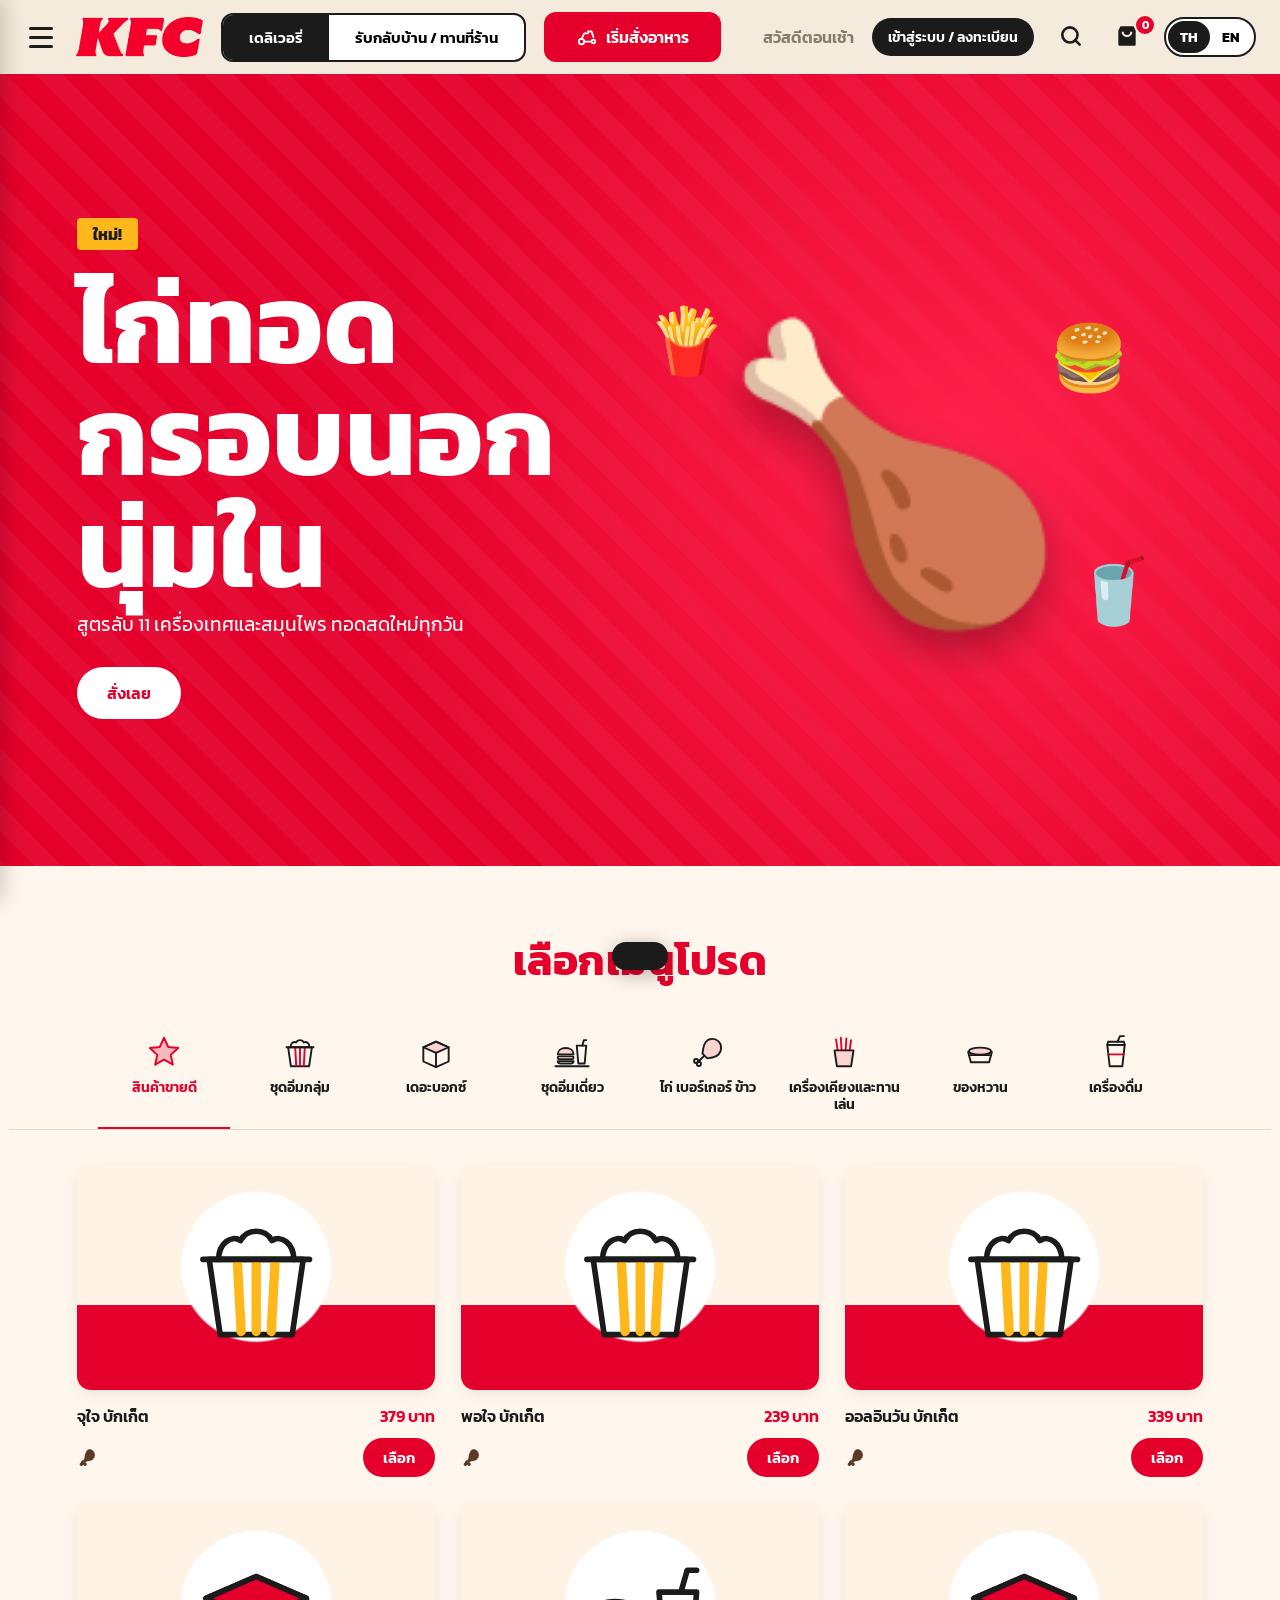
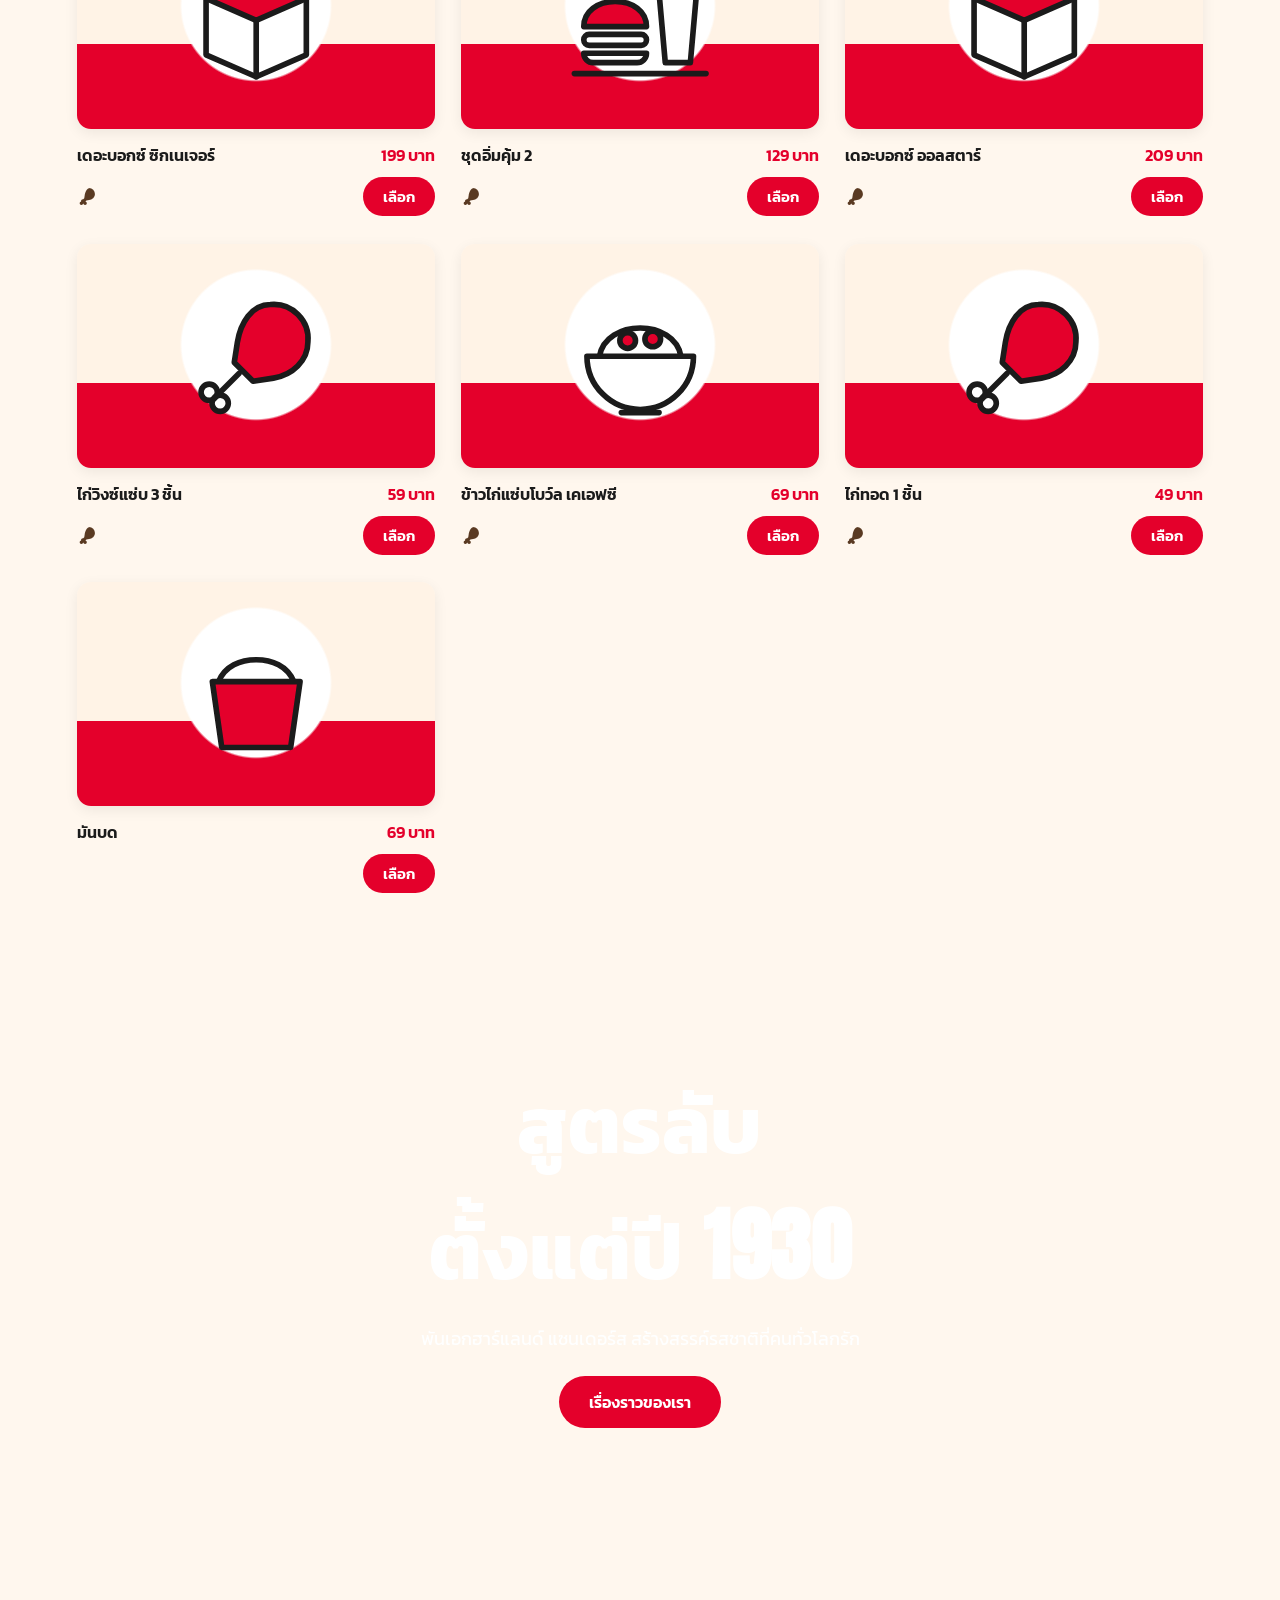
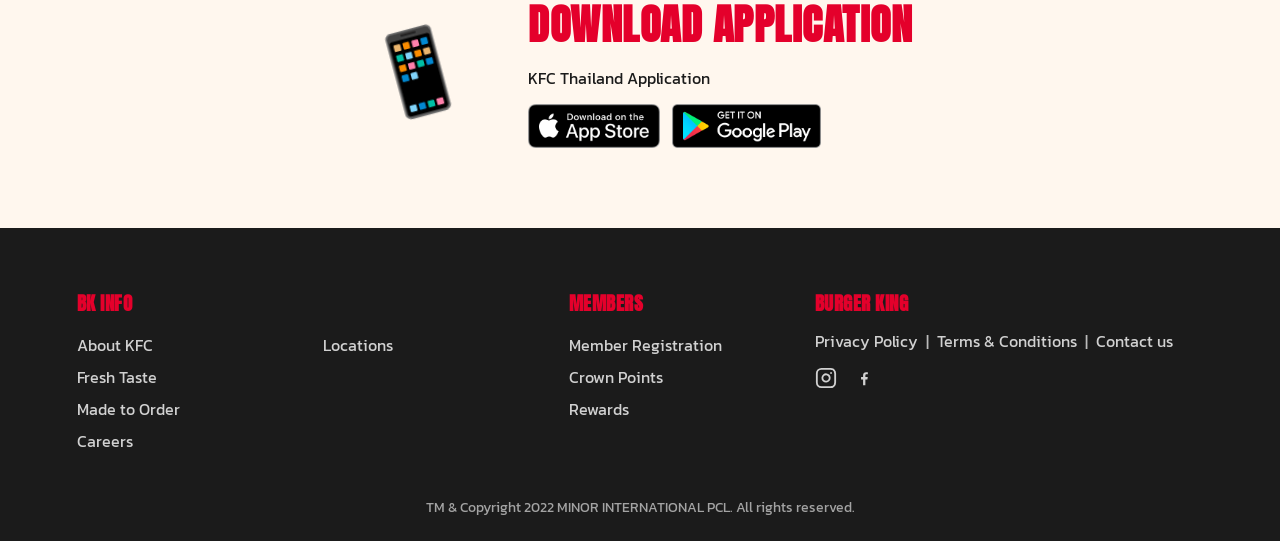
==== commit 1e41fb08: "Update Menu Section Ja" ====
--- a/Homepage/index.html
+++ b/Homepage/index.html
@@ -1,7 +1,5 @@
-
 <!DOCTYPE html>
 <html lang="th">
-
 <head>
 <meta charset="UTF-8">
 <meta name="viewport" content="width=device-width, initial-scale=1">
@@ -9,587 +7,152 @@
 <link rel="preconnect" href="https://fonts.googleapis.com">
 <link href="https://fonts.googleapis.com/css2?family=Anton&family=Kanit:wght@300;400;600;700&display=swap" rel="stylesheet">
 <link rel="stylesheet" href="css/style.css">
+</head>
+<body>
+<header class="header" id="header">
+  <div class="header__left">
+    <button class="burger" id="burger" aria-label="เมนู"><span></span><span></span><span></span></button>
+    <a href="#" class="logo" id="logoTrigger" aria-label="KFC"><img src="images/kfclogo.png" alt="KFC"></a>
+    <div class="seg" id="seg">
+      <button class="seg__btn active" data-i18n="delivery" data-mode="delivery">เดลิเวอรี่</button>
+      <button class="seg__btn" data-i18n="pickup" data-mode="pickup">รับกลับบ้าน / ทานที่ร้าน</button>
+    </div>
+    <a href="#menu" class="btn btn--order"><svg viewBox="0 0 24 24" width="22" height="22" fill="none" stroke="currentColor" stroke-width="2" stroke-linecap="round" stroke-linejoin="round"><circle cx="6" cy="17" r="3"/><circle cx="19" cy="17" r="2"/><path d="M9 17h7M13 6h4l2 6M6 14l3-6h4"/></svg><span data-i18n="order">เริ่มสั่งอาหาร</span></a>
+  </div>
+  <div class="header__right">
+    <span class="greet" id="greet">สวัสดีตอนบ่าย</span>
+    <button class="pill" id="loginBtn" data-i18n="login">เข้าสู่ระบบ / ลงทะเบียน</button>
+    <button class="icon" aria-label="ค้นหา" id="searchBtn"><svg viewBox="0 0 24 24" width="26" height="26" fill="none" stroke="currentColor" stroke-width="2.4" stroke-linecap="round"><circle cx="11" cy="11" r="7"/><path d="M20 20l-4-4"/></svg></button>
+    <button class="icon bag" id="cartBtn" aria-label="ตะกร้า"><svg viewBox="0 0 24 24" width="26" height="26" fill="currentColor"><path d="M6 3h12l2 4v13a1 1 0 0 1-1 1H5a1 1 0 0 1-1-1V7l2-4zm1 5a5 5 0 0 0 10 0H15a3 3 0 0 1-6 0H7z"/></svg><em id="cartCount">0</em></button>
+    <div class="lang" id="lang"><button class="on" data-lang="th">TH</button><button data-lang="en">EN</button></div>
+  </div>
+  <div class="searchbar" id="searchbar">
+    <label class="searchbox"><svg viewBox="0 0 24 24" width="22" height="22" fill="none" stroke="currentColor" stroke-width="2.6" stroke-linecap="round"><circle cx="11" cy="11" r="7"/><path d="M20 20l-4-4"/></svg><input id="searchInput" type="text" placeholder="ค้นหาเมนู" data-ph="search"></label>
+    <button class="cancel" id="searchCancel" data-i18n="cancel">ยกเลิก</button>
+  </div>
+  <nav class="nav" id="nav"><a href="#menu" data-i18n="nav_menu">เมนู</a><a href="#app" data-i18n="nav_app">แอป KFC</a></nav>
+</header>
 
-</head>
-
-<body>
-
-    <!-- ========================================
-         HEADER
-    ======================================== -->
-
-    <header class="header-wrapper">
-
-        <div class="header" id="header">
-
-            <div class="header__left">
-
-                <button class="burger" id="burger" aria-label="เมนู">
-                    <span></span>
-                    <span></span>
-                    <span></span>
-                </button>
-
-                <a href="#" class="logo" id="logoTrigger" aria-label="KFC">
-                    <img src="images/kfclogo.png" alt="KFC">
-                </a>
-
-                <div class="seg" id="seg">
-                    <button class="seg__btn active" data-i18n="delivery">
-                        เดลิเวอรี่
-                    </button>
-
-                    <button class="seg__btn" data-i18n="pickup">
-                        รับกลับบ้าน / ทานที่ร้าน
-                    </button>
-                </div>
-
-                <a href="#menu" class="btn btn--order">
-                    <svg viewBox="0 0 24 24" width="22" height="22"
-                        fill="none" stroke="currentColor" stroke-width="2"
-                        stroke-linecap="round" stroke-linejoin="round">
-                        <circle cx="6" cy="17" r="3"/>
-                        <circle cx="19" cy="17" r="2"/>
-                        <path d="M9 17h7M13 6h4l2 6M6 14l3-6h4"/>
-                    </svg>
-
-                    <span data-i18n="order">เริ่มสั่งอาหาร</span>
-                </a>
-
-            </div>
-
-            <div class="header__right">
-
-                <span class="greet" id="greet">สวัสดีตอนบ่าย</span>
-
-                <button class="pill" id="loginBtn" data-i18n="login">
-                    เข้าสู่ระบบ / ลงทะเบียน
-                </button>
-
-                <button class="icon" aria-label="ค้นหา" id="searchBtn">
-                    <svg viewBox="0 0 24 24" width="26" height="26"
-                        fill="none" stroke="currentColor" stroke-width="2.4"
-                        stroke-linecap="round">
-                        <circle cx="11" cy="11" r="7"/>
-                        <path d="M20 20l-4-4"/>
-                    </svg>
-                </button>
-
-                <button class="icon bag" id="cartBtn" aria-label="ตะกร้า">
-                    <svg viewBox="0 0 24 24" width="26" height="26" fill="currentColor">
-                        <path d="M6 3h12l2 4v13a1 1 0 0 1-1 1H5a1 1 0 0 1-1-1V7l2-4zm1 5a5 5 0 0 0 10 0H15a3 3 0 0 1-6 0H7z"/>
-                    </svg>
-
-                    <em id="cartCount">0</em>
-                </button>
-
-                <div class="lang" id="lang">
-                    <button class="on" data-lang="th">TH</button>
-                    <button data-lang="en">EN</button>
-                </div>
-
-            </div>
-
-            <!-- SEARCH BAR -->
-            <div class="searchbar" id="searchbar">
-
-                <label class="searchbox">
-                    <svg viewBox="0 0 24 24" width="22" height="22"
-                        fill="none" stroke="currentColor" stroke-width="2.6"
-                        stroke-linecap="round">
-                        <circle cx="11" cy="11" r="7"/>
-                        <path d="M20 20l-4-4"/>
-                    </svg>
-
-                    <input
-                        id="searchInput"
-                        type="text"
-                        placeholder="ค้นหาเมนู"
-                        data-ph="search"
-                    >
-                </label>
-
-                <button class="cancel" id="searchCancel" data-i18n="cancel">
-                    ยกเลิก
-                </button>
-
-            </div>
-
-            <!-- NAVIGATION -->
-            <nav class="nav" id="nav">
-                <a href="#menu">เมนู</a>
-                <a href="#deals">โปรโมชัน</a>
-                <a href="#app">แอป KFC</a>
-                <a href="#stores">ร้านใกล้คุณ</a>
-            </nav>
-
-        </div>
-
-        <!-- ========================================
-             BANNER SLIDER
-        ======================================== -->
-
-        <section class="banner-slider" id="bannerSlider">
-
-            <div class="banner-track" id="bannerTrack">
-
-                <div class="banner-slide active">
-                    <img src="images/banner/b1.webp" alt="KFC Original Recipe">
-                </div>
-
-                <div class="banner-slide">
-                    <img src="images/banner/b2.webp" alt="KFC Fried Chicken">
-                </div>
-
-                <div class="banner-slide">
-                    <img src="images/banner/b3.webp" alt="KFC The Box Kaisen and Scoops Fries">
-                </div>
-
-                <div class="banner-slide">
-                    <img src="images/banner/b4.webp" alt="KFC Scoops Fries">
-                </div>
-
-            </div>
-
-            <button class="banner-arrow banner-prev"
-                id="bannerPrev" aria-label="Previous banner">
-                &#10094;
-            </button>
-
-            <button class="banner-arrow banner-next"
-                id="bannerNext" aria-label="Next banner">
-                &#10095;
-            </button>
-
-            <div class="banner-dots" id="bannerDots">
-                <button class="banner-dot active" data-slide="0" aria-label="Banner 1"></button>
-                <button class="banner-dot" data-slide="1" aria-label="Banner 2"></button>
-                <button class="banner-dot" data-slide="2" aria-label="Banner 3"></button>
-                <button class="banner-dot" data-slide="3" aria-label="Banner 4"></button>
-            </div>
-
-        </section>
-
-    </header>
+<!-- แถบเลื่อนด้านซ้ายเมื่อกดปุ่มเมนู 3 ขีด -->
+<div class="drawer-backdrop" id="drawerBackdrop"></div>
+<aside class="logo-drawer" id="logoDrawer" aria-hidden="true">
+  <div class="logo-drawer__header">
+    <button class="logo-drawer__close" id="drawerClose" aria-label="ปิดเมนู">✕</button>
+  </div>
 
 
-    <!-- ========================================
-         LOGO DRAWER
-    ======================================== -->
+  <ul class="logo-drawer__list">
+    <li><a href="#menu" data-i18n="drawer_bestseller">สินค้าขายดี</a></li>
+    <li><a href="#menu" data-i18n="drawer_group">ชุดคอมโบ</a></li>
+    <li><a href="#menu" data-i18n="drawer_box">เดอะบ็อกซ์</a></li>
+    <li><a href="#menu" data-i18n="drawer_setone">ชุดอิ่มคนเดียว</a></li>
+    <li><a href="#menu" data-i18n="drawer_cbr">ไก่ทอด / เบอร์เกอร์ / ข้าว</a></li>
+    <li><a href="#menu" data-i18n="drawer_snacks">ของทานเล่น</a></li>
+    <li><a href="#menu" data-i18n="drawer_sweets">ของหวาน</a></li>
+    <li><a href="#menu" data-i18n="drawer_drinks">เครื่องดื่ม</a></li>
+  </ul>
+</aside>
 
-    <div class="drawer-backdrop" id="drawerBackdrop"></div>
+<section class="hero">
+  <div class="hero__bg" data-parallax="0.3"></div>
+  <div class="hero__text reveal">
+    <span class="tag" data-i18n="hero_tag">ใหม่!</span>
+    <h1 data-i18n="hero_title">ไก่ทอด<br>กรอบนอก<br>นุ่มใน</h1>
+    <p data-i18n="hero_desc">สูตรลับ 11 เครื่องเทศและสมุนไพร ทอดสดใหม่ทุกวัน</p>
+    <a href="#menu" class="btn btn--primary" data-i18n="hero_order">สั่งเลย</a>
+  </div>
+  <div class="hero__art" data-parallax="-0.15"><span class="bucket">🍗</span><span class="float f1">🍟</span><span class="float f2">🥤</span><span class="float f3">🍔</span></div>
+</section>
 
-    <aside class="logo-drawer" id="logoDrawer" aria-hidden="true">
+<section class="categories" id="menu">
+  <h2 class="title reveal" data-i18n="menu_title">เลือกเมนูโปรด</h2>
+  <div class="cat-list" id="catList" role="tablist"></div>
+  <div class="products" id="products"></div>
+</section>
 
-        <button class="logo-drawer__close" id="drawerClose" aria-label="ปิดเมนู">
-            ✕
-        </button>
+<section class="parallax-band" data-parallax-bg>
+  <div class="reveal"><h2>สูตรลับ<br>ตั้งแต่ปี 1930</h2><p>พันเอกฮาร์แลนด์ แซนเดอร์ส สร้างสรรค์รสชาติที่คนทั่วโลกรัก</p><a href="#menu" class="btn btn--primary">เรื่องราวของเรา</a></div>
+</section>
 
-        <ul class="logo-drawer__list">
-            <li><a href="#deals" class="is-bold" data-i18n="drawer_promo">โปรโมชัน</a></li>
-            <li><a href="#menu" data-i18n="drawer_bestseller">สินค้าขายดี</a></li>
-            <li><a href="#menu" data-i18n="drawer_group">ชุดคอมโบ</a></li>
-            <li><a href="#menu" data-i18n="drawer_box">เดอะบ็อกซ์</a></li>
-            <li><a href="#menu" data-i18n="drawer_setone">ชุดอิ่มคนเดียว</a></li>
-            <li><a href="#menu" data-i18n="drawer_cbr">ไก่ทอด / เบอร์เกอร์ / ข้าว</a></li>
-            <li><a href="#menu" data-i18n="drawer_snacks">ของทานเล่น</a></li>
-            <li><a href="#menu" data-i18n="drawer_sweets">ของหวาน</a></li>
-            <li><a href="#menu" data-i18n="drawer_drinks">เครื่องดื่ม</a></li>
-        </ul>
+<section class="app" id="app">
+  <div class="app__mockup reveal">
+    <div class="phone-tilt">📱</div>
+  </div>
+  <div class="app__text reveal">
+    <h2>Download Application</h2>
+    <p>KFC Thailand Application</p>
+    <div class="app__buttons">
+      <a href="#" class="store-badge" aria-label="Download on the App Store">
+        <img src="images/AppStore.png" alt="App Store">
+      </a>
+      <a href="#" class="store-badge" aria-label="Get it on Google Play">
+        <img src="images/GooglePlay.png" alt="Google Play">
+      </a>
+    </div>
+  </div>
+</section>
 
-    </aside>
+<footer class="footer">
+  <div class="cols">
+    <div>
+      <h4>BK INFO</h4>
+      <a href="#">About KFC</a>
+      <a href="#">Fresh Taste</a>
+      <a href="#">Made to Order</a>
+      <a href="#">Careers</a>
+    </div>
+    <div>
+      <h4 style="visibility: hidden; margin-bottom: 12px;">Hidden</h4>
+      <a href="#">Locations</a>
+    </div>
+    <div>
+      <h4>Members</h4>
+      <a href="#" id="footerMemberReg">Member Registration</a>
+      <a href="#">Crown Points</a>
+      <a href="#">Rewards</a>
+    </div>
+    <div>
+      <h4>BURGER KING</h4>
+      <div class="footer-bottom-links">
+        <a href="#">Privacy Policy</a> <span class="divider">|</span> 
+        <a href="#">Terms &amp; Conditions</a> <span class="divider">|</span> 
+        <a href="#">Contact us</a>
+      </div>
+      <div class="social-icons">
+        <a href="#" aria-label="Instagram"><svg viewBox="0 0 24 24" width="22" height="22" fill="none" stroke="currentColor" stroke-width="2" stroke-linecap="round" stroke-linejoin="round"><rect x="2" y="2" width="20" height="20" rx="5" ry="5"></rect><path d="M16 11.37A4 4 0 1 1 12.63 8 4.04 4.04 0 0 1 16 11.37z"></path><line x1="17.5" y1="6.5" x2="17.51" y2="6.5"></line></svg></a>
+        <a href="#" aria-label="Facebook"><svg viewBox="0 0 24 24" width="22" height="22" fill="currentColor"><path d="M13.5 20v-6.5h2.2l.4-2.6h-2.6V9.3c0-.8.3-1.3 1.4-1.3h1.3V5.7c-.2 0-1-.1-1.9-.1-2 0-3.3 1.2-3.3 3.4v1.9H8.8v2.6H11V20z"/></svg></a>
+      </div>
+    </div>
+  </div>
+  <p class="copy">TM &amp; Copyright 2022 MINOR INTERNATIONAL PCL. All rights reserved.</p>
+</footer>
 
+<section class="login" id="login" aria-hidden="true">
+  <div class="login__top">
+    <a href="#" class="login__logo"><img src="images/kfclogo.png" alt="KFC"></a>
+    <div class="lang lang--login" id="lang2">
+      <button class="on" data-lang="th">TH</button>
+      <button data-lang="en">EN</button>
+    </div>
+  </div>
+  <button class="login__back" id="loginBack" aria-label="กลับ"><svg viewBox="0 0 24 24" width="30" height="30" fill="none" stroke="currentColor" stroke-width="3" stroke-linecap="round" stroke-linejoin="round"><path d="M15 5l-7 7 7 7"/></svg></button>
+  <form class="login__box" id="loginForm" onsubmit="return false">
+    <h2 data-i18n="welcome">ยินดีต้อนรับสู่ KFC</h2>
+    <input type="tel" id="phone" placeholder="เบอร์โทรศัพท์" data-ph="phone" autocomplete="tel">
+    <button class="btn btn--wide btn--primary" id="signin" data-i18n="signin">ลงชื่อเข้าใช้</button>
+    <p class="or" data-i18n="or">หรือ</p>
+    <button class="btn btn--wide btn--social" id="btnFacebook" type="button"><svg width="24" height="24" viewBox="0 0 24 24"><circle cx="12" cy="12" r="11" fill="#1877f2"/><path d="M13.5 20v-6.5h2.2l.4-2.6h-2.6V9.3c0-.8.3-1.3 1.4-1.3h1.3V5.7c-.2 0-1-.1-1.9-.1-2 0-3.3 1.2-3.3 3.4v1.9H8.8v2.6H11V20z" fill="#fff"/></svg>Sign in with Facebook</button>
+    <button class="btn btn--wide btn--social" id="btnGoogle" type="button"><svg width="22" height="22" viewBox="0 0 48 48"><path fill="#EA4335" d="M24 9.5c3.5 0 6.6 1.2 9 3.5l6.7-6.7C35.6 2.4 30.2 0 24 0 14.6 0 6.5 5.4 2.6 13.2l7.8 6.1C12.3 13.6 17.7 9.5 24 9.5z"/><path fill="#4285F4" d="M46.5 24.5c0-1.6-.1-3.1-.4-4.5H24v9h12.7c-.6 3-2.3 5.5-4.8 7.2l7.6 5.9c4.5-4.1 7-10.2 7-17.6z"/><path fill="#FBBC05" d="M10.4 28.7A14.5 14.5 0 0 1 9.5 24c0-1.6.3-3.2.9-4.7l-7.8-6.1A24 24 0 0 0 0 24c0 3.9.9 7.5 2.6 10.8z"/><path fill="#34A853" d="M24 48c6.5 0 11.9-2.1 15.9-5.8l-7.6-5.9c-2.1 1.4-4.9 2.3-8.3 2.3-6.3 0-11.7-4.1-13.6-9.8l-7.8 6.1C6.5 42.6 14.6 48 24 48z"/></svg>Sign in with Google</button>
+    <p class="noacc" data-i18n="noacc">ไม่มีบัญชีผู้ใช้</p>
+    <button class="btn btn--wide btn--outline-red" id="registerBtn" type="button" data-i18n="register">สมัครบัญชีผู้ใช้</button>
+    <p class="guest"><span data-i18n="guest1">เริ่มใช้งานแบบ</span> <a href="#" id="guest" data-i18n="guest2">ผู้ใช้ชั่วคราว</a></p>
+    <a href="#" class="forgot" id="forgotLink" data-i18n="forgot">ลืมรหัสผ่าน?</a>
+    <p class="msg" id="loginMsg"></p>
+  </form>
+</section>
 
-    <!-- ========================================
-         HERO
-    ======================================== -->
+<div class="toast" id="toast"></div>
 
-    <section class="hero">
-
-        <div class="hero__bg" data-parallax="0.3"></div>
-
-        <div class="hero__text reveal">
-
-            <span class="tag">ใหม่!</span>
-
-            <h1>
-                ไก่ทอด<br>
-                กรอบนอก<br>
-                นุ่มใน
-            </h1>
-
-            <p>สูตรลับ 11 เครื่องเทศและสมุนไพร ทอดสดใหม่ทุกวัน</p>
-
-            <a href="#menu" class="btn btn--primary">สั่งเลย</a>
-            <a href="#deals" class="btn btn--outline">ดูโปรโมชัน</a>
-
-        </div>
-
-        <div class="hero__art" data-parallax="-0.15">
-            <span class="bucket">🍗</span>
-            <span class="float f1">🍟</span>
-            <span class="float f2">🥤</span>
-            <span class="float f3">🍔</span>
-        </div>
-
-    </section>
-
-
-    <!-- ========================================
-         MENU
-    ======================================== -->
-
-    <section class="categories" id="menu">
-
-        <h2 class="title reveal">เลือกเมนูโปรด</h2>
-
-        <div class="cat-list">
-
-            <button class="cat active" data-cat="chicken">
-                <i>🍗</i>ไก่ทอด
-            </button>
-
-            <button class="cat" data-cat="burger">
-                <i>🍔</i>เบอร์เกอร์
-            </button>
-
-            <button class="cat" data-cat="snack">
-                <i>🍟</i>ของทานเล่น
-            </button>
-
-            <button class="cat" data-cat="drink">
-                <i>🥤</i>เครื่องดื่ม
-            </button>
-
-            <button class="cat" data-cat="dessert">
-                <i>🍦</i>ของหวาน
-            </button>
-
-        </div>
-
-        <div class="products" id="products"></div>
-
-    </section>
-
-
-    <!-- ========================================
-         DEALS
-    ======================================== -->
-
-    <section class="deals" id="deals">
-
-        <h2 class="title reveal">โปรโมชันสุดคุ้ม</h2>
-
-        <div class="carousel">
-
-            <button class="arrow" id="prev" aria-label="Previous promotion">
-                ‹
-            </button>
-
-            <div class="track" id="track">
-
-                <article class="deal">
-                    <i>🍗</i>
-                    <h3>บักเก็ต 8 ชิ้น</h3>
-                    <p>ไก่ทอด 8 ชิ้น + เฟรนช์ฟรายส์ + น้ำ 4 แก้ว</p>
-                    <b>฿399</b>
-                </article>
-
-                <article class="deal deal--dark">
-                    <i>🍔</i>
-                    <h3>ซิงเกอร์ คอมโบ</h3>
-                    <p>ซิงเกอร์เบอร์เกอร์ + ไก่ทอด + น้ำ</p>
-                    <b>฿129</b>
-                </article>
-
-                <article class="deal">
-                    <i>🌶️</i>
-                    <h3>ไก่แซ่บ ฮอต &amp; สไปซี่</h3>
-                    <p>ไก่ทอดสไปซี่ 4 ชิ้น รสจัดจ้าน</p>
-                    <b>฿189</b>
-                </article>
-
-                <article class="deal deal--dark">
-                    <i>🍟</i>
-                    <h3>ชุดแชร์ปาร์ตี้</h3>
-                    <p>ไก่ 12 ชิ้น + นักเก็ต + ฟรายส์ใหญ่</p>
-                    <b>฿599</b>
-                </article>
-
-            </div>
-
-            <button class="arrow" id="next" aria-label="Next promotion">
-                ›
-            </button>
-
-        </div>
-
-    </section>
-
-
-    <!-- ========================================
-         PARALLAX BAND
-    ======================================== -->
-
-    <section class="parallax-band" data-parallax-bg>
-
-        <div class="reveal">
-            <h2>สูตรลับ<br>ตั้งแต่ปี 1930</h2>
-
-            <p>
-                พันเอกฮาร์แลนด์ แซนเดอร์ส
-                สร้างสรรค์รสชาติที่คนทั่วโลกรัก
-            </p>
-
-            <a href="#" class="btn btn--primary">เรื่องราวของเรา</a>
-        </div>
-
-    </section>
-
-
-    <!-- ========================================
-         APP
-    ======================================== -->
-
-    <section class="app" id="app">
-
-        <div class="app__phone reveal">
-            📱<span>KFC</span>
-        </div>
-
-        <div class="app__text reveal">
-
-            <h2>ดาวน์โหลดแอป KFC</h2>
-
-            <p>สะสมแต้ม แลกคูปอง และสั่งอาหารได้ง่ายกว่าเดิม</p>
-
-            <ul>
-                <li>✔ คูปองพิเศษเฉพาะสมาชิก</li>
-                <li>✔ ติดตามสถานะการจัดส่ง</li>
-                <li>✔ สั่งล่วงหน้า ไม่ต้องรอ</li>
-            </ul>
-
-            <div class="app__buttons">
-
-                <a href="#" class="store-badge"
-                    aria-label="Download on the App Store">
-                    <img src="images/AppStore.png" alt="App Store">
-                </a>
-
-                <a href="#" class="store-badge"
-                    aria-label="Get it on Google Play">
-                    <img src="images/GooglePlay.png" alt="Google Play">
-                </a>
-
-            </div>
-
-        </div>
-
-    </section>
-
-
-    <!-- ========================================
-         STORE FINDER
-    ======================================== -->
-
-    <section class="stores" id="stores">
-
-        <div class="reveal">
-            <h2>ค้นหาร้าน KFC ใกล้คุณ</h2>
-            <p>มากกว่า 1,000 สาขาทั่วประเทศ</p>
-        </div>
-
-        <form class="finder" onsubmit="return false">
-
-            <input
-                id="loc"
-                type="text"
-                placeholder="กรอกจังหวัดหรือรหัสไปรษณีย์"
-            >
-
-            <button class="btn btn--primary" id="find">
-                ค้นหา
-            </button>
-
-        </form>
-
-        <p id="findMsg" class="msg"></p>
-
-    </section>
-
-
-    <!-- ========================================
-         FOOTER
-    ======================================== -->
-
-    <footer class="footer">
-
-        <div class="cols">
-
-            <!-- KFC INFO -->
-            <div>
-                <h4>KFC INFO</h4>
-                <a href="#">เกี่ยวกับ KFC</a>
-                <a href="#">เรื่องราวของเรา</a>
-                <a href="#">ร่วมงานกับเรา</a>
-            </div>
-
-            <!-- MENU -->
-            <div>
-                <h4>เมนูและโปรโมชัน</h4>
-                <a href="#menu">เมนูทั้งหมด</a>
-                <a href="#deals">โปรโมชัน</a>
-                <a href="#app">แอปพลิเคชัน KFC</a>
-            </div>
-
-            <!-- MEMBERS -->
-            <div>
-                <h4>สมาชิก KFC</h4>
-                <a href="#" id="footerMemberReg">สมัครสมาชิก</a>
-                <a href="#">สิทธิพิเศษ</a>
-                <a href="#">คูปองและรางวัล</a>
-            </div>
-
-            <!-- HELP & SOCIAL -->
-            <div>
-                <h4>ช่วยเหลือและติดตามเรา</h4>
-                <a href="#">ติดต่อเรา</a>
-                <a href="#">คำถามที่พบบ่อย</a>
-                <a href="#">นโยบายความเป็นส่วนตัว</a>
-
-                <div class="social-icons">
-                    <a href="#" aria-label="Facebook">Facebook</a>
-                    <a href="#" aria-label="Instagram">Instagram</a>
-                    <a href="#" aria-label="YouTube">YouTube</a>
-                </div>
-            </div>
-
-        </div>
-
-        <div class="footer-bottom-links">
-            <a href="#">ข้อกำหนดและเงื่อนไข</a>
-            <a href="#">นโยบายความเป็นส่วนตัว</a>
-            <a href="#">ติดต่อเรา</a>
-        </div>
-
-        <p class="copy">
-            © 2026 KFC · งานนี้จัดทำเพื่อการศึกษาเท่านั้น
-        </p>
-
-    </footer>
-
-
-    <!-- ========================================
-         LOGIN
-    ======================================== -->
-
-    <section class="login" id="login" aria-hidden="true">
-
-        <div class="login__top">
-
-            <a href="#" class="login__logo">
-                <img src="images/kfclogo.png" alt="KFC">
-            </a>
-
-            <div class="lang lang--login" id="lang2">
-                <button class="on" data-lang="th">TH</button>
-                <button data-lang="en">EN</button>
-            </div>
-
-        </div>
-
-        <button class="login__back" id="loginBack" aria-label="กลับ">
-
-            <svg viewBox="0 0 24 24" width="30" height="30"
-                fill="none" stroke="currentColor" stroke-width="3"
-                stroke-linecap="round" stroke-linejoin="round">
-                <path d="M15 5l-7 7 7 7"/>
-            </svg>
-
-        </button>
-
-        <form class="login__box" id="loginForm" onsubmit="return false">
-
-            <h2 data-i18n="welcome">ยินดีต้อนรับสู่ KFC</h2>
-
-            <input
-                type="tel"
-                id="phone"
-                placeholder="เบอร์โทรศัพท์"
-                data-ph="phone"
-                autocomplete="tel"
-            >
-
-            <button class="btn btn--wide btn--primary"
-                id="signin" data-i18n="signin">
-                ลงชื่อเข้าใช้
-            </button>
-
-            <p class="or" data-i18n="or">หรือ</p>
-
-            <!-- FACEBOOK LOGIN -->
-            <button class="btn btn--wide btn--social" type="button">
-
-                <svg width="24" height="24" viewBox="0 0 24 24">
-                    <circle cx="12" cy="12" r="11" fill="#1877f2"/>
-                    <path d="M13.5 20v-6.5h2.2l.4-2.6h-2.6V9.3c0-.8.3-1.3 1.4-1.3h1.3V5.7c-.2 0-1-.1-1.9-.1-2 0-3.3 1.2-3.3 3.4v1.9H8.8v2.6H11V20z" fill="#fff"/>
-                </svg>
-
-                Sign in with Facebook
-
-            </button>
-
-            <!-- GOOGLE LOGIN -->
-            <button class="btn btn--wide btn--social" type="button">
-
-                <svg width="22" height="22" viewBox="0 0 48 48">
-                    <path fill="#EA4335" d="M24 9.5c3.5 0 6.6 1.2 9 3.5l6.7-6.7C35.6 2.4 30.2 0 24 0 14.6 0 6.5 5.4 2.6 13.2l7.8 6.1C12.3 13.6 17.7 9.5 24 9.5z"/>
-                    <path fill="#4285F4" d="M46.5 24.5c0-1.6-.1-3.1-.4-4.5H24v9h12.7c-.6 3-2.3 5.5-4.8 7.2l7.6 5.9c4.5-4.1 7-10.2 7-17.6z"/>
-                    <path fill="#FBBC05" d="M10.4 28.7A14.5 14.5 0 0 1 9.5 24c0-1.6.3-3.2.9-4.7l-7.8-6.1A24 24 0 0 0 0 24c0 3.9.9 7.5 2.6 10.8z"/>
-                    <path fill="#34A853" d="M24 48c6.5 0 11.9-2.1 15.9-5.8l-7.6-5.9c-2.1 1.4-4.9 2.3-8.3 2.3-6.3 0-11.7-4.1-13.6-9.8l-7.8 6.1C6.5 42.6 14.6 48 24 48z"/>
-                </svg>
-
-                Sign in with Google
-
-            </button>
-
-            <p class="noacc" data-i18n="noacc">
-                ไม่มีบัญชีผู้ใช้
-            </p>
-
-            <button class="btn btn--wide btn--outline-red"
-                type="button" data-i18n="register">
-                สมัครบัญชีผู้ใช้
-            </button>
-
-            <p class="guest">
-                <span data-i18n="guest1">เริ่มใช้งานแบบ</span>
-                <a href="#" id="guest" data-i18n="guest2">ผู้ใช้ชั่วคราว</a>
-            </p>
-
-            <a href="#" class="forgot" data-i18n="forgot">
-                ลืมรหัสผ่าน?
-            </a>
-
-            <p class="msg" id="loginMsg"></p>
-
-        </form>
-
-    </section>
-
-
-    <!-- ========================================
-         TOAST
-    ======================================== -->
-
-    <div class="toast" id="toast"></div>
-
-
-    <!-- ========================================
-         MAIN JAVASCRIPT MODULE
-    ======================================== -->
-
-    <script type="module" src="js/main.js"></script>
-
+<script src="js/script.js"></script>
 </body>
 </html>
--- a/Homepage/css/style.css
+++ b/Homepage/css/style.css
@@ -1,556 +1,380 @@
-/* ========================================
-   1. GLOBAL
-======================================== */
-
 * {
-    box-sizing: border-box;
-    margin: 0;
+  box-sizing: border-box;
+  margin: 0;
 }
 
 html {
-    scroll-behavior: smooth;
+  scroll-behavior: smooth;
 }
 
 body {
-    font-family: "Kanit", sans-serif;
-    color: #1b1b1b;
-    background: #fff7ee;
-    overflow-x: hidden;
+  font-family: "Kanit", sans-serif;
+  color: #1b1b1b;
+  background: #fff7ee;
+  overflow-x: hidden;
 }
 
 a {
-    color: inherit;
-    text-decoration: none;
+  color: inherit;
+  text-decoration: none;
 }
 
 section {
-    padding: 80px 6%;
-}
-
-h1,
-h2,
-h3,
-h4,
-.logo {
-    font-family: "Anton", "Kanit", sans-serif;
-    text-transform: uppercase;
-    letter-spacing: 0.5px;
-}
-
-
-/* ========================================
-   2. BUTTONS
-======================================== */
+  padding: 80px 6%;
+}
+
+h1, h2, h3, h4, .logo {
+  font-family: "Anton", "Kanit", sans-serif;
+  text-transform: uppercase;
+  letter-spacing: 0.5px;
+}
+
+.title {
+  font-size: 2.6rem;
+  text-align: center;
+  margin-bottom: 36px;
+  color: #e4002b;
+}
 
 .btn {
-    display: inline-block;
-    padding: 12px 28px;
-    border: 2px solid transparent;
-    border-radius: 50px;
-    font: 600 1rem "Kanit", sans-serif;
-    cursor: pointer;
-    transition: all 0.25s;
-}
-
+  font: 600 1rem "Kanit", sans-serif;
+  padding: 12px 28px;
+  border-radius: 50px;
+  border: 2px solid transparent;
+  cursor: pointer;
+  display: inline-block;
+  transition: all 0.25s;
+}
 .btn--primary {
-    background: #e4002b;
-    color: #fff;
-}
-
+  background: #e4002b;
+  color: #fff;
+}
 .btn--primary:hover {
-    background: #b10022;
-    transform: scale(1.06);
-}
-
+  background: rgb(69.4117647059%, 0%, 13.0908152735%);
+  transform: scale(1.06);
+}
 .btn--outline {
-    margin-left: 10px;
-    border-color: #fff;
-    background: none;
-    color: #fff;
-}
-
+  border-color: #fff;
+  color: #fff;
+  background: none;
+  margin-left: 10px;
+}
 .btn--outline:hover {
-    background: #fff;
-    color: #e4002b;
-}
-
+  background: #fff;
+  color: #e4002b;
+}
 .btn--ghost {
-    border-color: #1b1b1b;
-    background: none;
-}
-
+  background: none;
+  border-color: #1b1b1b;
+}
 .btn--ghost:hover {
-    background: #1b1b1b;
-    color: #fff;
-}
-
+  background: #1b1b1b;
+  color: #fff;
+}
 .btn--dark {
-    background: #1b1b1b;
-    color: #fff;
-}
-
+  background: #1b1b1b;
+  color: #fff;
+}
 .btn--dark:hover {
-    background: #444;
-}
-
+  background: #444;
+}
 .btn--cart {
-    padding: 10px 18px;
-    background: #e4002b;
-    color: #fff;
-}
-
-.btn--wide {
-    width: 100%;
-    padding: 14px;
-}
-
-.btn--wide.btn--primary {
-    margin-top: 4px;
-}
-
-.btn--social {
-    display: flex;
-    flex-direction: row;
-    justify-content: center;
-    align-items: center;
+  background: #e4002b;
+  color: #fff;
+  padding: 10px 18px;
+}
+
+.header {
+  position: sticky;
+  top: 0;
+  z-index: 50;
+  display: flex;
+  flex-direction: row;
+  justify-content: space-between;
+  align-items: center;
+  gap: 16px;
+  padding: 12px 24px;
+  background: #f5ebdc;
+  transition: box-shadow 0.3s, padding 0.3s;
+}
+.header.scrolled {
+  box-shadow: 0 4px 18px rgba(0, 0, 0, 0.15);
+  padding: 7px 24px;
+}
+.header__left, .header__right {
+  display: flex;
+  flex-direction: row;
+  justify-content: center;
+  align-items: center;
+  gap: 18px;
+}
+.header .burger {
+  width: 34px;
+  height: 34px;
+  background: none;
+  border: 0;
+  cursor: pointer;
+  display: flex;
+  flex-direction: column;
+  justify-content: center;
+  align-items: center;
+  gap: 6px;
+}
+.header .burger span {
+  width: 24px;
+  height: 3px;
+  background: #1b1b1b;
+  border-radius: 3px;
+  transition: transform 0.3s, opacity 0.3s;
+}
+.header .burger.open span:nth-child(1) {
+  transform: translateY(9px) rotate(45deg);
+}
+.header .burger.open span:nth-child(2) {
+  opacity: 0;
+}
+.header .burger.open span:nth-child(3) {
+  transform: translateY(-9px) rotate(-45deg);
+}
+.header .logo {
+  display: flex;
+  flex-direction: row;
+  justify-content: center;
+  align-items: center;
+  transition: transform 0.3s;
+  cursor: default; /* กำหนดให้โลโก้ไม่มีเคอร์เซอร์คลิก */
+}
+.header .logo img {
+  height: 40px;
+  display: block;
+}
+.header .seg {
+  display: flex;
+  border: 2px solid #1b1b1b;
+  border-radius: 12px;
+  overflow: hidden;
+  background: #fff;
+}
+.header .seg__btn {
+  font: 600 0.95rem "Kanit", sans-serif;
+  padding: 11px 26px;
+  border: 0;
+  background: none;
+  cursor: pointer;
+  transition: background 0.3s, color 0.3s;
+}
+.header .seg__btn.active {
+  background: #1b1b1b;
+  color: #fff;
+}
+.header .seg__btn:not(.active):hover {
+  background: #eee;
+}
+.header .btn--order {
+  background: #e4002b;
+  color: #fff;
+  border-radius: 12px;
+  padding: 11px 30px;
+  display: flex;
+  flex-direction: row;
+  justify-content: center;
+  align-items: center;
+  gap: 8px;
+}
+.header .btn--order:hover {
+  background: rgb(73.4117647059%, 0%, 13.8452012384%);
+  transform: scale(1.05);
+}
+.header .greet {
+  color: #8a7b6a;
+  font-weight: 600;
+}
+.header .pill {
+  background: #1b1b1b;
+  color: #fff;
+  border: 0;
+  border-radius: 50px;
+  padding: 8px 16px;
+  font: 600 0.9rem "Kanit", sans-serif;
+  cursor: pointer;
+  transition: background 0.25s;
+}
+.header .pill:hover {
+  background: #e4002b;
+}
+.header .icon {
+  background: none;
+  border: 0;
+  cursor: pointer;
+  color: #1b1b1b;
+  position: relative;
+  transition: transform 0.25s, color 0.25s;
+}
+.header .icon:hover {
+  transform: scale(1.18);
+  color: #e4002b;
+}
+.header .bag em {
+  position: absolute;
+  top: -6px;
+  right: -8px;
+  background: #e4002b;
+  color: #fff;
+  font: 700 0.7rem "Kanit", sans-serif;
+  min-width: 18px;
+  height: 18px;
+  border-radius: 9px;
+  display: flex;
+  flex-direction: row;
+  justify-content: center;
+  align-items: center;
+  font-style: normal;
+}
+.header .lang {
+  display: flex;
+  border: 2px solid #1b1b1b;
+  border-radius: 50px;
+  padding: 2px;
+  background: #fff;
+}
+.header .lang button {
+  border: 0;
+  background: none;
+  font: 700 0.85rem "Kanit", sans-serif;
+  padding: 6px 12px;
+  border-radius: 50px;
+  cursor: pointer;
+  transition: all 0.3s;
+}
+.header .lang button.on {
+  background: #1b1b1b;
+  color: #fff;
+}
+
+/* ซ่อน nav เมนูแบบเดิม */
+.header .nav {
+  display: none !important;
+}
+
+/* ช่องค้นหาชิดขวา และซ่อนข้อความด้านหลังเมื่อเปิดใช้งาน */
+.header .searchbar {
+  position: absolute;
+  inset: auto 0 0 auto;
+  top: 0;
+  bottom: 0;
+  width: auto;
+  background: #f5ebdc;
+  display: flex;
+  flex-direction: row;
+  justify-content: flex-end;
+  align-items: center;
+  gap: 16px;
+  padding: 0 24px;
+  opacity: 0;
+  pointer-events: none;
+  transform: translateY(-100%);
+  transition: transform 0.35s ease, opacity 0.35s;
+  z-index: 60;
+}
+.header .searchbar.open {
+  opacity: 1;
+  pointer-events: auto;
+  transform: none;
+}
+.header:has(.searchbar.open) .header__right {
+  opacity: 0 !important;
+  visibility: hidden !important;
+  pointer-events: none !important;
+}
+.header .searchbox {
+  width: 320px;
+  max-width: 45vw;
+  display: flex;
+  flex-direction: row;
+  justify-content: flex-start;
+  align-items: center;
+  gap: 10px;
+  background: #fff;
+  border: 1px solid #d8c9b8;
+  border-radius: 12px;
+  padding: 8px 14px;
+  color: #9a7b6a;
+}
+.header .searchbox input {
+  flex: 1;
+  border: 0;
+  outline: 0;
+  font: 1rem "Kanit", sans-serif;
+  color: #1b1b1b;
+  background: none;
+}
+.header .searchbox:focus-within {
+  border-color: #e4002b;
+  box-shadow: 0 0 0 3px rgba(228, 0, 43, 0.15);
+}
+.header .cancel {
+  background: none;
+  border: 0;
+  color: #e4002b;
+  font: 700 1rem "Kanit", sans-serif;
+  cursor: pointer;
+}
+.header .cancel:hover {
+  text-decoration: underline;
+}
+
+@media (max-width: 860px) {
+  .header {
+    padding: 10px 14px;
+  }
+  .header__left, .header__right {
     gap: 10px;
-    padding: 11px;
-    border: 1.5px solid #1b1b1b;
-    background: #fff;
-    color: #1b1b1b;
-    font-weight: 500;
-}
-
-.btn--social:hover {
-    background: #fff;
-    transform: scale(1.02);
-}
-
-.btn--outline-red {
-    border: 1.5px solid #e4002b;
-    background: #fff;
-    color: #e4002b;
-    font-weight: 700;
-}
-
-.btn--outline-red:hover {
-    background: #e4002b;
-    color: #fff;
-}
-
-
-/* ========================================
-   3. HEADER
-======================================== */
-
-.header {
-    position: sticky;
-    top: 0;
-    z-index: 50;
-    display: flex;
-    flex-direction: row;
-    justify-content: space-between;
-    align-items: center;
-    gap: 16px;
-    padding: 12px 24px;
-    margin-bottom: -90px;
-    background: rgba(245, 235, 220, 0.88);
-    backdrop-filter: blur(8px);
-    transition: box-shadow 0.3s, padding 0.3s;
-}
-
-.header.scrolled {
-    padding: 7px 24px;
-    box-shadow: 0 4px 18px rgba(0, 0, 0, 0.15);
-}
-
-.header__left,
-.header__right {
-    display: flex;
-    flex-direction: row;
-    justify-content: center;
-    align-items: center;
-    gap: 18px;
-}
-
-.header .burger {
-    display: flex;
-    flex-direction: column;
-    justify-content: center;
-    align-items: center;
-    gap: 6px;
-    width: 34px;
-    height: 34px;
-    border: 0;
-    background: none;
-    cursor: pointer;
-}
-
-.header .burger span {
-    width: 24px;
-    height: 3px;
-    border-radius: 3px;
-    background: #1b1b1b;
-    transition: transform 0.3s, opacity 0.3s;
-}
-
-.header .burger.open span:nth-child(1) {
-    transform: translateY(9px) rotate(45deg);
-}
-
-.header .burger.open span:nth-child(2) {
-    opacity: 0;
-}
-
-.header .burger.open span:nth-child(3) {
-    transform: translateY(-9px) rotate(-45deg);
-}
-
-.header .logo {
-    display: flex;
-    flex-direction: row;
-    justify-content: center;
-    align-items: center;
-    cursor: default;
-    transition: transform 0.3s;
-}
-
-.header .logo img {
-    display: block;
-    height: 40px;
-}
-
-.header .seg {
-    display: flex;
-    overflow: hidden;
-    border: 2px solid #1b1b1b;
-    border-radius: 12px;
-    background: #fff;
-}
-
-.header .seg__btn {
-    padding: 11px 26px;
-    border: 0;
-    background: none;
-    font: 600 0.95rem "Kanit", sans-serif;
-    cursor: pointer;
-    transition: background 0.3s, color 0.3s;
-}
-
-.header .seg__btn.active {
-    background: #1b1b1b;
-    color: #fff;
-}
-
-.header .seg__btn:not(.active):hover {
-    background: #eee;
-}
-
-.header .btn--order {
-    display: flex;
-    flex-direction: row;
-    justify-content: center;
-    align-items: center;
-    gap: 8px;
-    padding: 11px 30px;
-    border-radius: 12px;
-    background: #e4002b;
-    color: #fff;
-}
-
-.header .btn--order:hover {
-    background: #bb0024;
-    transform: scale(1.05);
-}
-
-.header .greet {
-    color: #8a7b6a;
-    font-weight: 600;
-}
-
-.header .pill {
-    padding: 8px 16px;
-    border: 0;
-    border-radius: 50px;
-    background: #1b1b1b;
-    color: #fff;
-    font: 600 0.9rem "Kanit", sans-serif;
-    cursor: pointer;
-    transition: background 0.25s;
-}
-
-.header .pill:hover {
-    background: #e4002b;
-}
-
-.header .icon {
-    position: relative;
-    border: 0;
-    background: none;
-    color: #1b1b1b;
-    cursor: pointer;
-    transition: transform 0.25s, color 0.25s;
-}
-
-.header .icon:hover {
-    transform: scale(1.18);
-    color: #e4002b;
-}
-
-.header .bag em {
-    position: absolute;
-    top: -6px;
-    right: -8px;
-    display: flex;
-    flex-direction: row;
-    justify-content: center;
-    align-items: center;
-    min-width: 18px;
-    height: 18px;
-    border-radius: 9px;
-    background: #e4002b;
-    color: #fff;
-    font: 700 0.7rem "Kanit", sans-serif;
-    font-style: normal;
-}
-
-.header .lang {
-    display: flex;
-    padding: 2px;
-    border: 2px solid #1b1b1b;
-    border-radius: 50px;
-    background: #fff;
-}
-
-.header .lang button {
-    padding: 6px 12px;
-    border: 0;
-    border-radius: 50px;
-    background: none;
-    font: 700 0.85rem "Kanit", sans-serif;
-    cursor: pointer;
-    transition: all 0.3s;
-}
-
-.header .lang button.on {
-    background: #1b1b1b;
-    color: #fff;
-}
-
-/* ซ่อนแถบนำทางเดิม */
-.header .nav {
+  }
+  .header .greet, .header .pill, .header .seg, .header .lang {
     display: none;
-}
-
-/* Search bar */
-.header .searchbar {
-    position: absolute;
-    top: 0;
-    right: 0;
-    bottom: 0;
-    z-index: 60;
-    display: flex;
-    flex-direction: row;
-    justify-content: flex-end;
-    align-items: center;
-    gap: 16px;
-    width: auto;
-    padding: 0 24px;
-    background: #f5ebdc;
-    opacity: 0;
-    pointer-events: none;
-    transform: translateY(-100%);
-    transition: transform 0.35s ease, opacity 0.35s;
-}
-
-.header .searchbar.open {
-    opacity: 1;
-    pointer-events: auto;
-    transform: none;
-}
-
-.header:has(.searchbar.open) .header__right {
-    opacity: 0;
-    visibility: hidden;
-    pointer-events: none;
-}
-
-.header .searchbox {
-    display: flex;
-    flex-direction: row;
-    justify-content: flex-start;
-    align-items: center;
-    gap: 10px;
-    width: 320px;
-    max-width: 45vw;
-    padding: 8px 14px;
-    border: 1px solid #d8c9b8;
-    border-radius: 12px;
-    background: #fff;
-    color: #9a7b6a;
-}
-
-.header .searchbox input {
-    flex: 1;
-    border: 0;
-    outline: 0;
-    background: none;
-    color: #1b1b1b;
-    font: 1rem "Kanit", sans-serif;
-}
-
-.header .searchbox:focus-within {
-    border-color: #e4002b;
-    box-shadow: 0 0 0 3px rgba(228, 0, 43, 0.15);
-}
-
-.header .cancel {
-    border: 0;
-    background: none;
-    color: #e4002b;
-    font: 700 1rem "Kanit", sans-serif;
-    cursor: pointer;
-}
-
-.header .cancel:hover {
-    text-decoration: underline;
-}
-
-
-/* ========================================
-   4. BANNER SLIDER
-   ใช้ class และ id ให้ตรงกับ index.html
-======================================== */
-
-.banner-slider {
-    position: relative;
-    width: 100%;
-    height: auto;
-    overflow: hidden;
-    background: #1b1b1b;
-}
-
-.banner-track {
-    display: flex;
-    width: 100%;
-    transition: transform 0.6s ease-in-out;
-    will-change: transform;
-}
-
-.banner-slide {
-    position: relative;
-    flex: 0 0 100%;
-    width: 100%;
-}
-
-.banner-slide img {
-    display: block;
-    width: 100%;
-    aspect-ratio: 1280 / 550;
-    object-fit: cover;
-}
-
-/* Banner arrows */
-.banner-arrow {
-    position: absolute;
-    top: 50%;
-    z-index: 2;
-    display: flex;
-    justify-content: center;
-    align-items: center;
-    width: 46px;
-    height: 46px;
-    border: none;
-    border-radius: 50%;
-    background: rgba(0, 0, 0, 0.55);
-    color: #fff;
-    font-size: 2rem;
-    cursor: pointer;
-    transform: translateY(-50%);
-    transition: background 0.3s, transform 0.3s;
-}
-
-.banner-arrow:hover {
-    background: #e4002b;
-    transform: translateY(-50%) scale(1.1);
-}
-
-.banner-prev {
-    left: 20px;
-}
-
-.banner-next {
-    right: 20px;
-}
-
-/* Banner dots */
-.banner-dots {
-    position: absolute;
-    bottom: 20px;
-    left: 50%;
-    z-index: 2;
-    display: flex;
-    gap: 10px;
-    transform: translateX(-50%);
-}
-
-.banner-dot {
-    width: 10px;
-    height: 10px;
-    padding: 0;
-    border: none;
-    border-radius: 50%;
-    background: rgba(255, 255, 255, 0.6);
-    cursor: pointer;
-    transition: all 0.3s;
-}
-
-.banner-dot.active {
-    width: 28px;
-    border-radius: 10px;
-    background: #e4002b;
-}
-
-
-/* ========================================
-   5. LOGO DRAWER
-======================================== */
-
+  }
+  .header .btn--order {
+    padding: 10px 16px;
+  }
+  .header .btn--order span {
+    display: none;
+  }
+}
+
+/* แถบเลื่อนด้านซ้าย (Drawer เมนู 3 ขีด) */
 .drawer-backdrop {
-    position: fixed;
-    inset: 0;
-    z-index: 199;
-    background: rgba(0, 0, 0, 0.55);
-    opacity: 0;
-    visibility: hidden;
-    transition: opacity 0.3s ease, visibility 0.3s ease;
-}
-
+  position: fixed;
+  inset: 0;
+  background: rgba(0, 0, 0, 0.55);
+  z-index: 199;
+  opacity: 0;
+  visibility: hidden;
+  transition: opacity 0.3s ease, visibility 0.3s ease;
+}
 .drawer-backdrop.open {
-    opacity: 1;
-    visibility: visible;
+  opacity: 1;
+  visibility: visible;
 }
 
 .logo-drawer {
-    position: fixed;
-    top: 0;
-    bottom: 0;
-    left: 0;
-    z-index: 200;
-    display: flex;
-    flex-direction: column;
-    width: 280px;
-    max-width: 82vw;
-    padding: 20px 28px;
-    overflow-y: auto;
-    background: #f5ebdc;
-    box-shadow: 4px 0 20px rgba(0, 0, 0, 0.18);
-    transform: translateX(-100%);
-    transition: transform 0.35s cubic-bezier(0.4, 0, 0.2, 1);
-}
-
+  position: fixed;
+  top: 0;
+  left: 0;
+  bottom: 0;
+  width: 280px;
+  max-width: 82vw;
+  background: #f5ebdc;
+  z-index: 200;
+  padding: 20px 28px;
+  box-shadow: 4px 0 20px rgba(0, 0, 0, 0.18);
+  transform: translateX(-100%);
+  transition: transform 0.35s cubic-bezier(0.4, 0, 0.2, 1);
+  overflow-y: auto;
+  display: flex;
+  flex-direction: column;
+}
 .logo-drawer.open {
-    transform: translateX(0);
+  transform: translateX(0);
 }
 
 .logo-drawer__header {
@@ -561,7 +385,6 @@
 }
 
 .logo-drawer__close {
-  align-self: flex-start;
   background: none;
   border: none;
   font-size: 24px;
@@ -569,11 +392,9 @@
   color: #1b1b1b;
   cursor: pointer;
   padding: 4px;
-  margin-bottom: 24px;
-}
-
+}
 .logo-drawer__close:hover {
-    color: #e4002b;
+  color: #e4002b;
 }
 
 .logo-drawer__auth {
@@ -645,536 +466,469 @@
 }
 
 .logo-drawer__list {
-    display: flex;
+  list-style: none;
+  padding: 0;
+  margin: 0;
+  display: flex;
+  flex-direction: column;
+  gap: 20px;
+}
+
+.logo-drawer__list a {
+  display: block;
+  font-family: "Kanit", sans-serif;
+  font-size: 1.05rem;
+  color: #1b1b1b;
+  text-decoration: none;
+  transition: color 0.2s, padding-left 0.2s;
+}
+.logo-drawer__list a.is-bold {
+  font-weight: 700;
+}
+.logo-drawer__list a:hover {
+  color: #e4002b;
+  padding-left: 6px;
+}
+
+.hero {
+  position: relative;
+  min-height: 88vh;
+  background: #e4002b;
+  color: #fff;
+  display: flex;
+  flex-direction: row;
+  justify-content: space-between;
+  align-items: center;
+  overflow: hidden;
+  gap: 30px;
+}
+.hero__bg {
+  position: absolute;
+  inset: -10% 0;
+  background: radial-gradient(circle at 75% 50%, rgb(100%, 13.4117647059%, 29.742002064%) 0, transparent 55%), repeating-linear-gradient(45deg, rgba(255, 255, 255, 0.05) 0 20px, transparent 20px 40px);
+}
+.hero__text {
+  position: relative;
+  z-index: 2;
+  max-width: 520px;
+}
+.hero__text h1 {
+  font-size: clamp(3.4rem, 9vw, 7rem);
+  line-height: 1;
+  margin: 14px 0;
+}
+.hero__text p {
+  font-size: 1.2rem;
+  margin-bottom: 28px;
+  opacity: 0.95;
+}
+.hero__text .btn--primary {
+  background: #fff;
+  color: #e4002b;
+}
+.hero__text .btn--primary:hover {
+  background: #ffb81c;
+  color: #1b1b1b;
+}
+.hero__art {
+  position: relative;
+  z-index: 2;
+  flex: 1;
+  display: flex;
+  flex-direction: row;
+  justify-content: center;
+  align-items: center;
+  min-height: 340px;
+}
+.hero .tag {
+  background: #ffb81c;
+  color: #1b1b1b;
+  padding: 4px 16px;
+  border-radius: 4px;
+  font-weight: 700;
+}
+@media (max-width: 860px) {
+  .hero {
     flex-direction: column;
-    gap: 20px;
-    margin: 0;
-    padding: 0;
-    list-style: none;
-}
-
-.logo-drawer__list a {
-    display: block;
-    color: #1b1b1b;
-    font-family: "Kanit", sans-serif;
-    font-size: 1.05rem;
-    transition: color 0.2s, padding-left 0.2s;
-}
-
-.logo-drawer__list a.is-bold {
-    font-weight: 700;
-}
-
-.logo-drawer__list a:hover {
-    padding-left: 6px;
-    color: #e4002b;
-}
-
-
-/* ========================================
-   6. HERO
-======================================== */
-
-.hero {
-    position: relative;
-    display: flex;
-    flex-direction: row;
-    justify-content: space-between;
-    align-items: center;
-    gap: 30px;
-    min-height: 88vh;
-    overflow: hidden;
-    background: #e4002b;
-    color: #fff;
-}
-
-.hero__bg {
-    position: absolute;
-    inset: -10% 0;
-    background:
-        radial-gradient(circle at 75% 50%, #ff224c 0, transparent 55%),
-        repeating-linear-gradient(
-            45deg,
-            rgba(255, 255, 255, 0.05) 0 20px,
-            transparent 20px 40px
-        );
-}
-
-.hero__text {
-    position: relative;
-    z-index: 2;
-    max-width: 520px;
-}
-
-.hero__text h1 {
-    margin: 14px 0;
-    font-size: clamp(3.4rem, 9vw, 7rem);
-    line-height: 1;
-}
-
-.hero__text p {
-    margin-bottom: 28px;
-    font-size: 1.2rem;
-    opacity: 0.95;
-}
-
-.hero__text .btn--primary {
-    background: #fff;
-    color: #e4002b;
-}
-
-.hero__text .btn--primary:hover {
-    background: #ffb81c;
-    color: #1b1b1b;
-}
-
-.hero__art {
-    position: relative;
-    z-index: 2;
-    display: flex;
-    flex: 1;
-    flex-direction: row;
-    justify-content: center;
-    align-items: center;
-    min-height: 340px;
-}
-
-.hero .tag {
-    padding: 4px 16px;
-    border-radius: 4px;
-    background: #ffb81c;
-    color: #1b1b1b;
-    font-weight: 700;
+    text-align: center;
+    padding-top: 50px;
+  }
 }
 
 .bucket {
-    font-size: clamp(10rem, 22vw, 18rem);
-    animation: bounce 3s ease-in-out infinite;
-    filter: drop-shadow(0 20px 20px rgba(0, 0, 0, 0.3));
+  font-size: clamp(10rem, 22vw, 18rem);
+  animation: bounce 3s ease-in-out infinite;
+  filter: drop-shadow(0 20px 20px rgba(0, 0, 0, 0.3));
 }
 
 .float {
-    position: absolute;
-    font-size: 4rem;
-    animation: floaty 4s ease-in-out infinite;
-}
-
+  position: absolute;
+  font-size: 4rem;
+  animation: floaty 4s ease-in-out infinite;
+}
 .float.f1 {
-    top: 8%;
-    left: 10%;
-}
-
+  top: 8%;
+  left: 10%;
+}
 .float.f2 {
-    right: 8%;
-    bottom: 10%;
-    animation-delay: -1s;
-}
-
+  bottom: 10%;
+  right: 8%;
+  animation-delay: -1s;
+}
 .float.f3 {
-    top: 12%;
-    right: 12%;
-    animation-delay: -2s;
+  top: 12%;
+  right: 12%;
+  animation-delay: -2s;
 }
 
 @keyframes bounce {
-    50% {
-        transform: translateY(-22px) rotate(4deg);
-    }
-}
-
+  50% {
+    transform: translateY(-22px) rotate(4deg);
+  }
+}
 @keyframes floaty {
-    50% {
-        transform: translateY(-18px) rotate(-10deg);
-    }
-}
-
-
-/* ========================================
-   7. MENU
-======================================== */
-
-.title {
-    margin-bottom: 36px;
-    color: #e4002b;
-    font-size: 2.6rem;
-    text-align: center;
+  50% {
+    transform: translateY(-18px) rotate(-10deg);
+  }
+}
+.categories {
+  padding-top: 60px;
 }
 
 .cat-list {
-    display: flex;
-    flex-direction: row;
-    justify-content: center;
-    align-items: center;
-    flex-wrap: wrap;
-    gap: 18px;
-    margin-bottom: 40px;
+  display: flex;
+  gap: 4px;
+  overflow-x: auto;
+  margin: 0 -6% 36px;
+  padding: 0 6%;
+  border-bottom: 1px solid #e8d9c6;
+  scrollbar-width: none;
+}
+.cat-list::-webkit-scrollbar {
+  display: none;
 }
 
 .cat {
-    display: flex;
-    flex-direction: column;
-    justify-content: center;
-    align-items: center;
-    width: 110px;
-    height: 110px;
-    border: 3px solid transparent;
-    border-radius: 50%;
-    background: #fff;
-    font: 600 0.95rem "Kanit", sans-serif;
-    cursor: pointer;
-    box-shadow: 0 4px 12px rgba(0, 0, 0, 0.1);
-    transition: all 0.3s;
-}
-
-.cat i {
-    font-size: 2.4rem;
-    font-style: normal;
-    transition: transform 0.3s;
-}
-
-.cat:hover i {
-    transform: scale(1.25) rotate(-8deg);
-}
-
+  display: flex;
+  flex-direction: column;
+  justify-content: flex-start;
+  align-items: center;
+  flex: 1 0 96px;
+  max-width: 132px;
+  padding: 6px 4px 14px;
+  gap: 8px;
+  background: none;
+  border: 0;
+  border-bottom: 3px solid transparent;
+  margin-bottom: -1px;
+  color: #1b1b1b;
+  font: 600 0.85rem/1.25 "Kanit", sans-serif;
+  text-align: center;
+  cursor: pointer;
+  transition: color 0.2s, border-color 0.2s;
+}
+.cat svg {
+  width: 38px;
+  height: 38px;
+  transition: transform 0.3s;
+}
+.cat svg .ac {
+  fill: rgba(228, 0, 43, 0.14);
+}
+.cat svg .ac-s {
+  stroke: #e4002b;
+}
+.cat:hover {
+  color: #e4002b;
+}
+.cat:hover svg {
+  transform: translateY(-3px) scale(1.08);
+}
 .cat.active {
-    border-color: #ffb81c;
-    background: #e4002b;
-    color: #fff;
-    transform: scale(1.08);
+  color: #e4002b;
+  border-bottom-color: #e4002b;
+}
+.cat.active svg .ac {
+  fill: rgba(228, 0, 43, 0.25);
 }
 
 .products {
-    display: grid;
-    grid-template-columns: repeat(auto-fit, minmax(220px, 1fr));
-    gap: 24px;
+  display: grid;
+  grid-template-columns: repeat(3, 1fr);
+  gap: 28px 26px;
+}
+@media (max-width: 1000px) {
+  .products {
+    grid-template-columns: repeat(2, 1fr);
+  }
+}
+@media (max-width: 560px) {
+  .products {
+    gap: 22px 14px;
+  }
+}
+@media (max-width: 340px) {
+  .products {
+    grid-template-columns: 1fr;
+  }
 }
 
 .card {
-    padding: 24px;
-    border-radius: 18px;
-    background: #fff;
-    text-align: center;
-    animation: pop 0.5s both;
-    transition: transform 0.3s ease, box-shadow 0.3s ease;
-}
-
-.card:hover {
-    transform: translateY(-8px);
-    box-shadow: 0 16px 30px rgba(0, 0, 0, 0.18);
-}
-
-.card i {
-    display: block;
-    margin-bottom: 8px;
-    font-size: 4.5rem;
-    font-style: normal;
-}
-
+  animation: pop 0.5s both;
+}
+.card__img {
+  display: flex;
+  flex-direction: row;
+  justify-content: center;
+  align-items: center;
+  aspect-ratio: 16/10;
+  border-radius: 14px;
+  margin-bottom: 14px;
+  background: radial-gradient(circle at 50% 45%, #fff 0 34%, transparent 35%), linear-gradient(180deg, #fff3e6 0 62%, #e4002b 62%);
+  box-shadow: 0 4px 14px rgba(0, 0, 0, 0.07);
+  transition: transform 0.3s ease, box-shadow 0.3s ease;
+  overflow: hidden;
+}
+.card:hover .card__img {
+  transform: translateY(-6px);
+  box-shadow: 0 14px 28px rgba(0, 0, 0, 0.14);
+}
+.card__art {
+  width: 42%;
+  height: auto;
+  color: #1b1b1b;
+  stroke-width: 1.8;
+  transition: transform 0.35s;
+}
+.card__art .ac {
+  fill: #e4002b;
+}
+.card__art .ac-s {
+  stroke: #ffb81c;
+  stroke-width: 3;
+}
+.card:hover .card__art {
+  transform: scale(1.08) rotate(-4deg);
+}
+.card__row {
+  display: flex;
+  flex-direction: row;
+  justify-content: space-between;
+  align-items: center;
+  gap: 12px;
+}
+.card__row + .card__row {
+  margin-top: 10px;
+}
 .card h3 {
-    margin-bottom: 6px;
-    font-size: 1.3rem;
-}
-
-.card p {
-    min-height: 40px;
-    color: #666;
-    font-size: 0.9rem;
-}
-
+  font: 600 1rem "Kanit", sans-serif;
+  text-transform: none;
+  letter-spacing: 0;
+  white-space: nowrap;
+  overflow: hidden;
+  text-overflow: ellipsis;
+  min-width: 0;
+}
 .card b {
-    display: block;
-    margin: 10px 0;
-    color: #e4002b;
-    font-size: 1.5rem;
+  flex: none;
+  color: #e4002b;
+  font-weight: 600;
+}
+.card__tags {
+  display: flex;
+  gap: 8px;
+  color: #5a3a22;
+}
+.card__tags svg {
+  width: 20px;
+  height: 20px;
+}
+
+.btn--select {
+  padding: 6px 18px;
+  font-size: 0.95rem;
+}
+
+.cat:first-child {
+  margin-left: auto;
+}
+
+.cat:last-child {
+  margin-right: auto;
+}
+
+.card__img.has-photo {
+  background: #fff;
+}
+.card__img.has-photo .card__art {
+  display: none;
+}
+
+.card__photo {
+  width: 100%;
+  height: 100%;
+  object-fit: contain;
+  padding: 6px;
+  transition: transform 0.35s;
+}
+
+.card:hover .card__photo {
+  transform: scale(1.05);
+}
+
+.card__tags i {
+  display: inline-flex;
+  font-style: normal;
 }
 
 @keyframes pop {
-    from {
-        opacity: 0;
-        transform: scale(0.85) translateY(20px);
-    }
-}
-
-
-/* ========================================
-   8. DEALS CAROUSEL
-======================================== */
-
-.deals {
-    background: #fff;
-}
-
-.carousel {
-    display: flex;
-    flex-direction: row;
-    justify-content: center;
-    align-items: center;
-    gap: 10px;
-}
-
-.track {
-    display: flex;
-    gap: 24px;
-    padding: 10px;
-    overflow-x: auto;
-    scroll-snap-type: x mandatory;
-    scroll-behavior: smooth;
-    scrollbar-width: none;
-}
-
-.track::-webkit-scrollbar {
-    display: none;
-}
-
-.deal {
-    flex: 0 0 280px;
-    padding: 30px;
-    border-radius: 18px;
-    background: #e4002b;
-    color: #fff;
-    scroll-snap-align: start;
-    transition: transform 0.3s ease, box-shadow 0.3s ease;
-}
-
-.deal:hover {
-    transform: translateY(-8px);
-    box-shadow: 0 16px 30px rgba(0, 0, 0, 0.18);
-}
-
-.deal i {
-    font-size: 4rem;
-    font-style: normal;
-}
-
-.deal h3 {
-    margin: 10px 0;
-    font-size: 1.5rem;
-}
-
-.deal p {
-    min-height: 54px;
-}
-
-.deal b {
-    color: #ffb81c;
-    font: 2.2rem "Anton", "Kanit", sans-serif;
-}
-
-.deal--dark {
-    background: #1b1b1b;
-}
-
-.arrow {
-    flex: none;
-    width: 46px;
-    height: 46px;
-    border: 0;
-    border-radius: 50%;
-    background: #1b1b1b;
-    color: #fff;
-    font-size: 1.6rem;
-    cursor: pointer;
-    transition: background 0.2s;
-}
-
-.arrow:hover {
-    background: #e4002b;
-}
-
-
-/* ========================================
-   9. PARALLAX BAND
-======================================== */
+  from {
+    opacity: 0;
+    transform: scale(0.85) translateY(20px);
+  }
+}
 
 .parallax-band {
-    display: flex;
-    flex-direction: row;
-    justify-content: center;
-    align-items: center;
-    min-height: 60vh;
-    background:
-        linear-gradient(rgba(0, 0, 0, 0.6), rgba(228, 0, 43, 0.7)),
-        repeating-linear-gradient(135deg, #3a0008 0 30px, #4d000c 30px 60px);
-    background-attachment: fixed;
-    background-size: cover;
-    color: #fff;
-    text-align: center;
-}
-
+  min-height: 60vh;
+  display: flex;
+  flex-direction: row;
+  justify-content: center;
+  align-items: center;
+  text-align: center;
+  color: #fff;
+  background: linear-gradient(rgba(0, 0, 0, 0.6), rgba(228, 0, 43, 0.7)), repeating-linear-gradient(135deg, #3a0008 0 30px, #4d000c 30px 60px);
+  background-attachment: fixed;
+  background-size: cover;
+}
 .parallax-band h2 {
-    margin-bottom: 14px;
-    font-size: clamp(2.5rem, 7vw, 5rem);
-}
-
+  font-size: clamp(2.5rem, 7vw, 5rem);
+  margin-bottom: 14px;
+}
 .parallax-band p {
-    margin-bottom: 24px;
-    font-size: 1.15rem;
-}
-
-
-/* ========================================
-   10. APP
-======================================== */
+  margin-bottom: 24px;
+  font-size: 1.15rem;
+}
 
 .app {
-    display: flex;
-    flex-direction: row;
-    justify-content: center;
-    align-items: center;
-    flex-wrap: wrap;
-    gap: 60px;
-}
-
+  display: flex;
+  flex-direction: row;
+  justify-content: center;
+  align-items: center;
+  gap: 60px;
+  flex-wrap: wrap;
+}
 .app__phone {
-    display: flex;
-    flex-direction: column;
-    justify-content: center;
-    align-items: center;
-    width: 220px;
-    height: 400px;
-    border: 8px solid #e4002b;
-    border-radius: 36px;
-    background: #1b1b1b;
-    color: #fff;
-    font-size: 5rem;
-    animation: floaty 5s infinite;
-}
-
+  width: 220px;
+  height: 400px;
+  background: #1b1b1b;
+  border-radius: 36px;
+  border: 8px solid #e4002b;
+  display: flex;
+  flex-direction: column;
+  justify-content: center;
+  align-items: center;
+  font-size: 5rem;
+  color: #fff;
+  animation: floaty 5s infinite;
+}
 .app__phone span {
-    color: #e4002b;
-    font: 2.4rem "Anton", "Kanit", sans-serif;
-}
-
+  font: 2.4rem "Anton", "Kanit", sans-serif;
+  color: #e4002b;
+}
 .app__text {
-    max-width: 440px;
-}
-
+  max-width: 440px;
+}
 .app__text h2 {
-    margin-bottom: 10px;
-    color: #e4002b;
-    font-size: 2.6rem;
-}
-
+  font-size: 2.6rem;
+  color: #e4002b;
+  margin-bottom: 10px;
+}
 .app__text p {
-    margin-bottom: 14px;
-}
-
+  margin-bottom: 14px;
+}
 .app__text ul {
-    margin-bottom: 24px;
-    padding: 0;
-    list-style: none;
-}
-
+  list-style: none;
+  margin-bottom: 24px;
+  padding: 0;
+}
 .app__text ul li {
-    padding: 4px 0;
-    font-weight: 600;
-}
-
-
-/* ========================================
-   11. STORE FINDER
-======================================== */
+  padding: 4px 0;
+  font-weight: 600;
+}
 
 .stores {
-    background: #ffb81c;
-    text-align: center;
-}
-
+  background: #ffb81c;
+  text-align: center;
+}
 .stores h2 {
-    font-size: 2.4rem;
-}
-
+  font-size: 2.4rem;
+}
 .stores p {
-    margin-bottom: 20px;
-}
-
+  margin-bottom: 20px;
+}
 .stores .finder {
-    display: flex;
-    flex-direction: row;
-    justify-content: center;
-    align-items: center;
-    flex-wrap: wrap;
-    gap: 10px;
-}
-
+  display: flex;
+  flex-direction: row;
+  justify-content: center;
+  align-items: center;
+  gap: 10px;
+  flex-wrap: wrap;
+}
 .stores .finder input {
-    min-width: 280px;
-    padding: 13px 24px;
-    border: 0;
-    border-radius: 50px;
-    font: 1rem "Kanit", sans-serif;
-}
-
+  padding: 13px 24px;
+  border-radius: 50px;
+  border: 0;
+  min-width: 280px;
+  font: 1rem "Kanit", sans-serif;
+}
 .stores .msg {
-    min-height: 24px;
-    margin-top: 18px;
-    font-weight: 600;
-}
-
-
-/* ========================================
-   12. FOOTER
-   ใช้ class .cols และ .copy ตาม index.html
-======================================== */
+  margin-top: 18px;
+  font-weight: 600;
+  min-height: 24px;
+}
 
 .footer {
-    padding: 60px 6% 24px;
-    background: #1b1b1b;
-    color: #fff;
-}
-
+  background: #1b1b1b;
+  color: #fff;
+  padding: 60px 6% 24px;
+}
 .footer .cols {
-    display: grid;
-    grid-template-columns: repeat(auto-fit, minmax(180px, 1fr));
-    gap: 30px;
-}
-
+  display: grid;
+  grid-template-columns: repeat(auto-fit, minmax(180px, 1fr));
+  gap: 30px;
+}
 .footer h4 {
-    margin-bottom: 12px;
-    color: #e4002b;
-    font-size: 1.2rem;
-}
-
+  color: #e4002b;
+  margin-bottom: 12px;
+  font-size: 1.2rem;
+}
 .footer a {
-    display: block;
-    padding: 4px 0;
-    opacity: 0.8;
-    transition: 0.2s;
-}
-
+  display: block;
+  padding: 4px 0;
+  opacity: 0.8;
+  transition: 0.2s;
+}
 .footer a:hover {
-    padding-left: 6px;
-    color: #ffb81c;
-    opacity: 1;
-}
-
+  opacity: 1;
+  color: #ffb81c;
+  padding-left: 6px;
+}
 .footer .copy {
-    margin-top: 40px;
-    font-size: 0.85rem;
-    opacity: 0.6;
-    text-align: center;
-}
-
-
-/* ========================================
-   13. SCROLL REVEAL
-======================================== */
+  text-align: center;
+  margin-top: 40px;
+  font-size: 0.85rem;
+  opacity: 0.6;
+}
 
 .reveal {
-    opacity: 0;
-    transform: translateY(50px);
-    transition: opacity 0.9s ease, transform 0.9s ease;
-}
-
+  opacity: 0;
+  transform: translateY(50px);
+  transition: opacity 0.9s ease, transform 0.9s ease;
+}
 .reveal.show {
-    opacity: 1;
-    transform: none;
-}
-
-
-/* ========================================
-   14. TOAST
-======================================== */
+  opacity: 1;
+  transform: none;
+}
 
 .toast {
   position: fixed;
@@ -1186,22 +940,18 @@
   padding: 14px 28px;
   border-radius: 50px;
   transition: transform 0.4s;
-  z-index: 99;
-}
-
+  z-index: 999;
+  pointer-events: none;
+  box-shadow: 0 4px 20px rgba(0, 0, 0, 0.3);
+}
 .toast.on {
-    transform: translate(-50%, 0);
-}
-
-
-/* ========================================
-   15. LOGIN
-======================================== */
+  transform: translate(-50%, 0);
+}
 
 .login {
   position: fixed;
   inset: 0;
-  z-index: 100;
+  z-index: 250;
   padding: 0;
   background: #f5ebdc;
   overflow-y: auto;
@@ -1210,142 +960,130 @@
   transform: translateY(30px);
   transition: opacity 0.4s, transform 0.4s, visibility 0.4s;
 }
-
 .login.open {
-    opacity: 1;
-    visibility: visible;
-    transform: none;
-}
-
+  opacity: 1;
+  visibility: visible;
+  transform: none;
+}
 .login__top {
-    position: relative;
-    display: flex;
-    flex-direction: row;
-    justify-content: center;
-    align-items: center;
-    width: 100%;
-    height: 64px;
-    background: #f5ebdc;
-    box-shadow: 0 2px 8px rgba(0, 0, 0, 0.08);
-}
-
+  display: flex;
+  flex-direction: row;
+  justify-content: center;
+  align-items: center;
+  position: relative;
+  width: 100%;
+  height: 64px;
+  background: #f5ebdc;
+  box-shadow: 0 2px 8px rgba(0, 0, 0, 0.08);
+}
 .login__top .lang--login {
-    position: absolute;
-    top: 50%;
-    right: 24px;
-    display: inline-flex;
-    align-items: center;
-    height: 28px;
-    padding: 0;
-    overflow: hidden;
-    border: 1.5px solid #502314;
-    border-radius: 999px;
-    background: transparent;
-    transform: translateY(-50%);
-}
-
+  position: absolute;
+  right: 24px;
+  top: 50%;
+  transform: translateY(-50%);
+  display: inline-flex;
+  align-items: center;
+  border: 1.5px solid #502314;
+  border-radius: 999px;
+  padding: 0;
+  background: transparent;
+  overflow: hidden;
+  height: 28px;
+}
 .login__top .lang--login button {
-    height: 100%;
-    padding: 0 10px;
-    border: 0;
-    border-radius: 999px;
-    background: transparent;
-    color: #502314;
-    font: 700 0.75rem "Kanit", sans-serif;
-    cursor: pointer;
-    transition: all 0.25s;
-}
-
+  border: 0;
+  background: transparent;
+  color: #502314;
+  font: 700 0.75rem "Kanit", sans-serif;
+  padding: 0 10px;
+  height: 100%;
+  border-radius: 999px;
+  cursor: pointer;
+  transition: all 0.25s;
+}
 .login__top .lang--login button.on {
-    background: #502314;
-    color: #fff;
-}
-
+  background: #502314;
+  color: #fff;
+}
 .login__logo img {
-    display: block;
-    height: 42px;
-}
-
+  height: 42px;
+  display: block;
+}
 .login__back {
-    position: absolute;
-    top: 90px;
-    left: 24px;
-    border: 0;
-    background: none;
-    color: #1b1b1b;
-    cursor: pointer;
-    transition: transform 0.25s;
-}
-
+  position: absolute;
+  top: 90px;
+  left: 24px;
+  background: none;
+  border: 0;
+  cursor: pointer;
+  color: #1b1b1b;
+  transition: transform 0.25s;
+}
 .login__back:hover {
-    color: #e4002b;
-    transform: translateX(-6px);
-}
-
+  transform: translateX(-6px);
+  color: #e4002b;
+}
 .login__box {
-    display: flex;
-    flex-direction: column;
-    justify-content: flex-start;
-    align-items: stretch;
-    gap: 16px;
-    max-width: 336px;
-    margin: 0 auto;
-    padding: 40px 0 60px;
-    text-align: center;
-}
-
+  max-width: 336px;
+  margin: 0 auto;
+  padding: 40px 0 60px;
+  display: flex;
+  flex-direction: column;
+  justify-content: flex-start;
+  align-items: stretch;
+  gap: 16px;
+  text-align: center;
+}
 .login__box h2 {
-    margin-bottom: 12px;
-    font: 700 1.5rem "Kanit", sans-serif;
-    text-transform: none;
-    letter-spacing: 0;
-}
-
+  font: 700 1.5rem "Kanit", sans-serif;
+  text-transform: none;
+  letter-spacing: 0;
+  margin-bottom: 12px;
+}
 .login__box input {
-    padding: 15px 16px;
-    border: 1px solid #ddd0c0;
-    border-radius: 8px;
-    outline: 0;
-    font: 1rem "Kanit", sans-serif;
-    transition: border-color 0.2s, box-shadow 0.2s;
-}
-
+  padding: 15px 16px;
+  border: 1px solid #ddd0c0;
+  border-radius: 8px;
+  font: 1rem "Kanit", sans-serif;
+  outline: 0;
+  transition: border-color 0.2s, box-shadow 0.2s;
+}
 .login__box input:focus {
-    border-color: #e4002b;
-    box-shadow: 0 0 0 3px rgba(228, 0, 43, 0.15);
-}
-
+  border-color: #e4002b;
+  box-shadow: 0 0 0 3px rgba(228, 0, 43, 0.15);
+}
 .login__box .or {
-    margin: 14px 0 8px;
-    color: #8a7b6a;
-    font-weight: 600;
-}
-
+  margin: 14px 0 8px;
+  color: #8a7b6a;
+  font-weight: 600;
+}
 .login__box .noacc {
-    margin: 40px 0 0;
-    font-weight: 600;
-}
-
+  margin-top: 40px;
+  font-weight: 600;
+  margin-bottom: 0;
+}
 .login__box .guest {
-    margin: 22px 0 8px;
-    font-size: 1.15rem;
-}
-
+  font-size: 1.15rem;
+  margin: 22px 0 8px;
+}
 .login__box .guest a {
-    color: #e4002b;
-    font-weight: 700;
-}
-
+  color: #e4002b;
+  font-weight: 700;
+}
 .login__box .forgot {
-    margin-top: 14px;
-    color: #e4002b;
-    font-weight: 700;
-}
-
+  color: #e4002b;
+  font-weight: 700;
+  margin-top: 14px;
+}
 .login__box .msg {
-    min-height: 22px;
-    color: #e4002b;
-    font-weight: 600;
+  font-weight: 600;
+  color: #e4002b;
+  min-height: 22px;
+}
+
+.btn--wide {
+  width: 100%;
+  padding: 14px;
 }
 .btn--wide.btn--primary {
   margin-top: 4px;
@@ -1377,4 +1115,89 @@
 .btn--outline-red:hover {
   background: #e4002b;
   color: #fff;
+}
+
+/* ขยายคอลัมน์สุดท้าย (BURGER KING) ให้กว้างกว่าคอลัมน์อื่นเพื่อไม่ให้ข้อความตกบรรทัด */
+@media (min-width: 861px) {
+  .footer .cols {
+    grid-template-columns: 1fr 1fr 1fr 1.8fr;
+  }
+}
+
+/* บังคับให้ลิงก์ Privacy Policy | Terms & Conditions | Contact us เรียงแนวนอน */
+.footer .footer-bottom-links {
+  display: flex;
+  flex-direction: row;
+  align-items: center;
+  flex-wrap: nowrap;
+  gap: 8px;
+  margin-bottom: 14px;
+  white-space: nowrap;
+}
+
+.footer .footer-bottom-links a {
+  display: inline-block;
+  padding: 0;
+}
+
+.footer .footer-bottom-links .divider {
+  opacity: 0.7;
+}
+
+/* บังคับให้ไอคอน Instagram และ Facebook เรียงแนวนอนข้างกัน */
+.footer .social-icons {
+  display: flex;
+  flex-direction: row;
+  align-items: center;
+  gap: 16px;
+  margin-top: 10px;
+}
+
+.footer .social-icons a {
+  display: inline-flex;
+  align-items: center;
+  justify-content: center;
+  padding: 0;
+}
+
+/* ควบคุมขนาดปุ่มดาวน์โหลดแอปให้พอดีและสวยงาม */
+.app__buttons {
+  display: flex;
+  flex-direction: row; /* จัดเรียงปุ่มให้อยู่ในแนวนอน */
+  gap: 12px;
+  align-items: center;
+  flex-wrap: wrap;
+}
+
+.store-badge {
+  display: inline-block;
+  transition: transform 0.25s ease;
+}
+
+/* กำหนดความสูงให้รูปภาพปุ่มไม่ให้ใหญ่เกินไป (เช่น 44px) และความกว้างปรับอัตโนมัติ */
+.store-badge img {
+  height: 44px !important;
+  width: auto !important;
+  max-width: none !important;
+  display: block;
+}
+
+.store-badge:hover {
+  transform: scale(1.05);
+}
+
+/* จัดการขนาดไอคอนโทรศัพท์ด้านข้างให้พอดี ไม่ให้เล็กหรือใหญ่ผิดปกติ */
+.app__mockup .phone-tilt {
+  font-size: 5rem; /* ปรับขนาดไอคอนโทรศัพท์ให้สมดุล */
+  transform: rotate(-15deg);
+}
+
+@media (max-width: 860px) {
+  .app {
+    flex-direction: column;
+    text-align: center;
+  }
+  .app__buttons {
+    justify-content: center;
+  }
 }
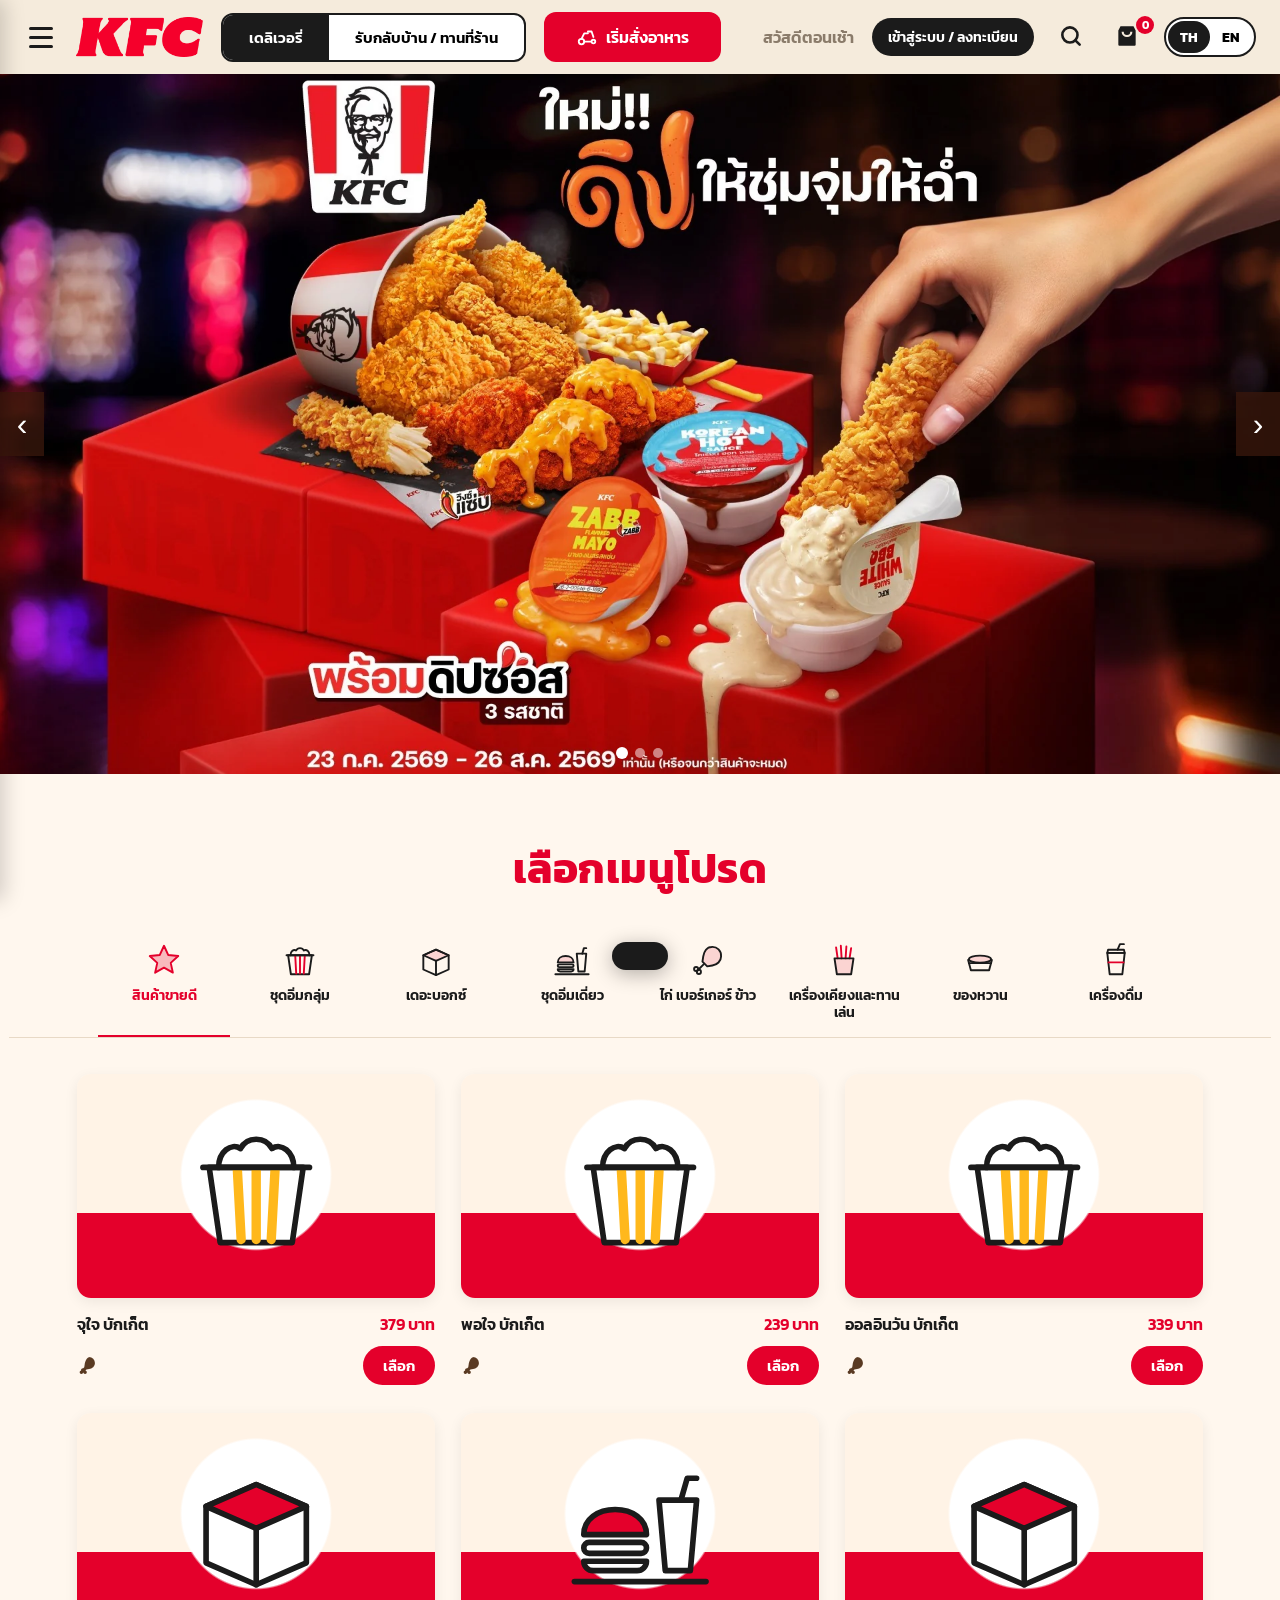
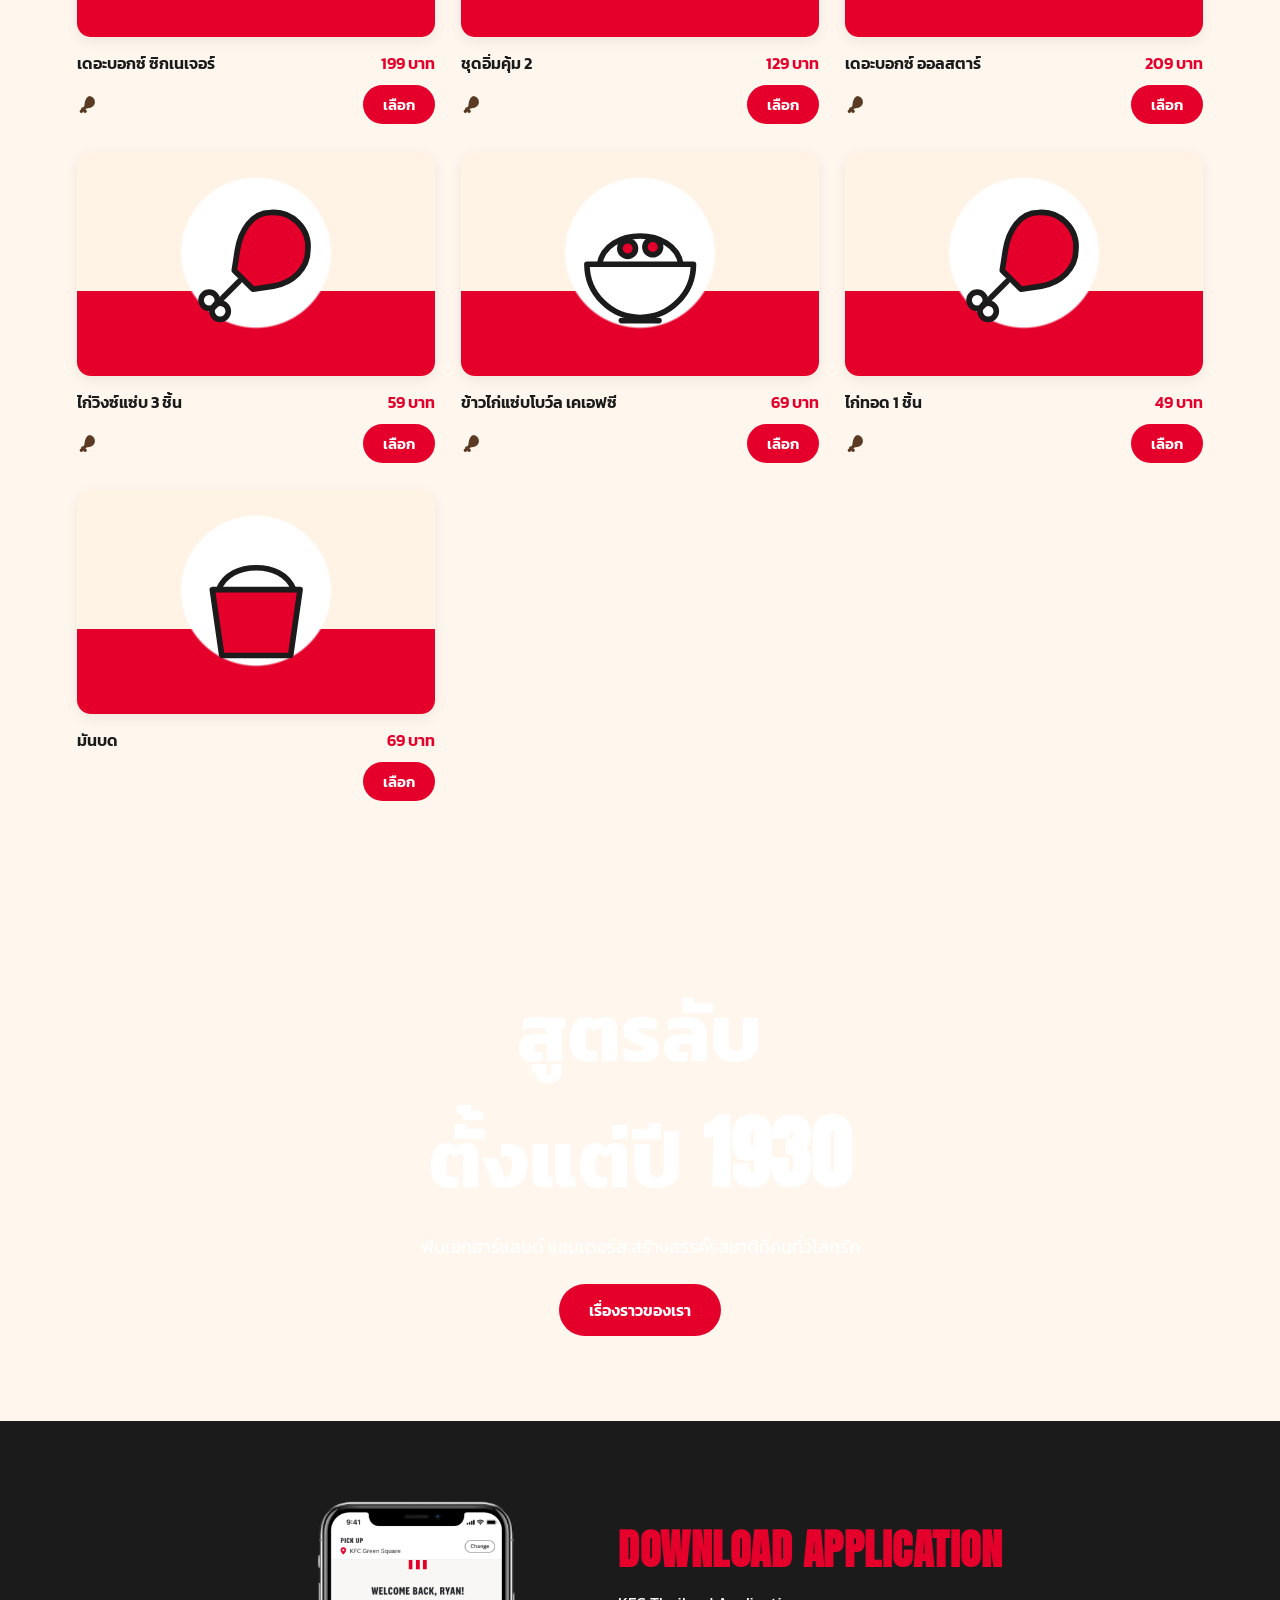
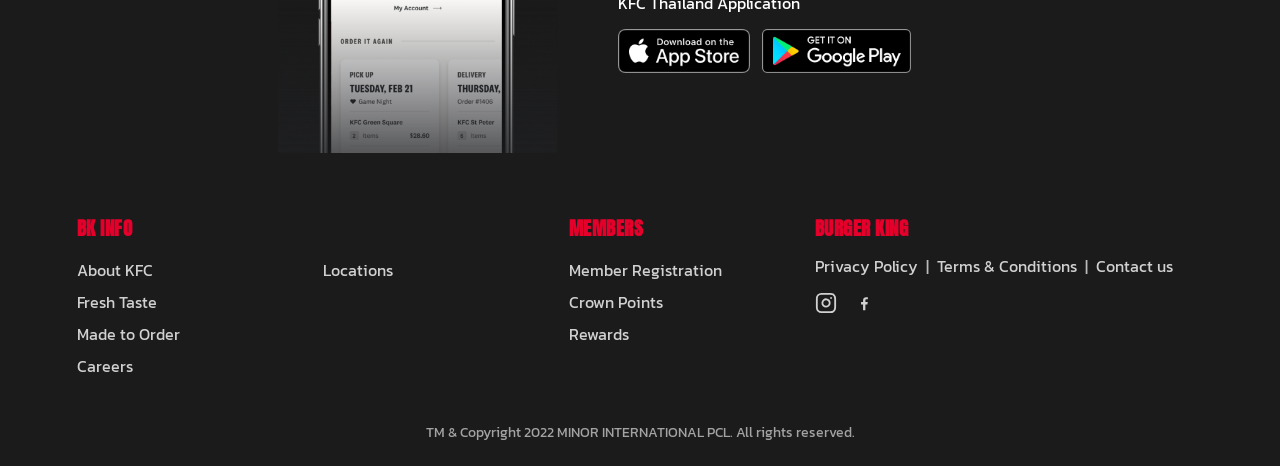
==== commit 230b7eed: "รวมไฟล์ เอิร์ธกับเอม" ====
--- a/Homepage/index.html
+++ b/Homepage/index.html
@@ -53,15 +53,23 @@
   </ul>
 </aside>
 
-<section class="hero">
-  <div class="hero__bg" data-parallax="0.3"></div>
-  <div class="hero__text reveal">
-    <span class="tag" data-i18n="hero_tag">ใหม่!</span>
-    <h1 data-i18n="hero_title">ไก่ทอด<br>กรอบนอก<br>นุ่มใน</h1>
-    <p data-i18n="hero_desc">สูตรลับ 11 เครื่องเทศและสมุนไพร ทอดสดใหม่ทุกวัน</p>
-    <a href="#menu" class="btn btn--primary" data-i18n="hero_order">สั่งเลย</a>
+
+<section class="hero-slider" id="heroSlider">
+  <div class="hero-slider__track" id="heroTrack">
+    <div class="hero-slider__slide"><img src="images/promotion1.webp" alt="โปรโมชัน 1"></div>
+    <div class="hero-slider__slide"><img src="images/promotion2.webp" alt="โปรโมชัน 2"></div>
+    <div class="hero-slider__slide"><img src="images/promotion4.jpg" alt="โปรโมชัน 3"></div>
   </div>
-  <div class="hero__art" data-parallax="-0.15"><span class="bucket">🍗</span><span class="float f1">🍟</span><span class="float f2">🥤</span><span class="float f3">🍔</span></div>
+  <button class="hero-slider__arrow hero-slider__arrow--prev" id="heroPrev" aria-label="ก่อนหน้า">‹</button>
+  <button class="hero-slider__arrow hero-slider__arrow--next" id="heroNext" aria-label="ถัดไป">›</button>
+  
+  <!-- จุดบอกสถานะด้านล่าง -->
+  <div class="hero-slider__dots" id="heroDots">
+    <span class="active" data-index="0"></span>
+    <span data-index="1"></span>
+    <span data-index="2"></span>
+
+  </div>
 </section>
 
 <section class="categories" id="menu">
@@ -76,11 +84,12 @@
 
 <section class="app" id="app">
   <div class="app__mockup reveal">
-    <div class="phone-tilt">📱</div>
+    <!-- ดึงไฟล์รูปโทรศัพท์ที่คุณอัปโหลดมาแสดงผลแบบตั้งตรงปกติ -->
+    <img src="images/Phone.webp" alt="KFC App Mockup" class="phone-img">
   </div>
   <div class="app__text reveal">
-    <h2>Download Application</h2>
-    <p>KFC Thailand Application</p>
+    <h2>DOWNLOAD APPLICATION</h2>
+    <p class="app-subtitle">KFC Thailand Application</p>
     <div class="app__buttons">
       <a href="#" class="store-badge" aria-label="Download on the App Store">
         <img src="images/AppStore.png" alt="App Store">
--- a/Homepage/css/style.css
+++ b/Homepage/css/style.css
@@ -1200,4 +1200,128 @@
   .app__buttons {
     justify-content: center;
   }
+}
+
+/* ===== ปรับแต่งส่วน App (Download Application) ===== */
+/* 1. ตั้งค่า Section App ให้รองรับการจัดวางแนวตั้งและซ่อนส่วนที่เกิน (ถ้าต้องการ) หรือปล่อยให้ยื่นลงมา */
+.app {
+  background: #1b1b1b !important;
+  color: #fff;
+  display: flex;
+  flex-direction: row;
+  justify-content: center;
+  align-items: flex-end; /* จัดให้เนื้อหาชิดด้านล่างของ Flex Container */
+  gap: 60px;
+  padding: 80px 6% 0px 6%; /* ลด padding ด้านล่างให้เป็น 0 เพื่อให้รูปชิดขอบล่างสุด */
+  overflow: hidden; /* ป้องกันไม่ให้มี Scrollbar แนวนอนเกินออกไป */
+}
+
+/* 2. ดึงรูปภาพโทรศัพท์ให้ลงมาชิดขอบล่างสุด */
+.app__mockup {
+  background: none !important;
+  box-shadow: none !important;
+  margin-bottom: -40px; /* ดึงให้ตัวเครื่องจมลงไปชิดหรือเลยขอบล่างเล็กน้อยตามต้องการ */
+  display: flex;
+  align-items: flex-end;
+}
+
+.app__mockup .phone-img {
+  width: 280px;
+  height: auto;
+  display: block;
+  border-top-left-radius: 24px;
+  border-top-right-radius: 24px;
+}
+
+/* 3. จัดตำแหน่งฝั่งข้อความให้อยู่กึ่งกลางในแนวตั้งกับบล็อก */
+.app__text {
+  max-width: 480px;
+  padding-bottom: 80px; /* เว้นระยะขอบล่างให้ข้อความลอยอยู่ตรงกลางสวยงาม */
+}
+
+
+/* ===== Hero Image Slider ===== */
+.hero-slider {
+  position: relative;
+  width: 100%;
+  padding: 0;
+  overflow: hidden;
+  background: #1b1b1b;
+}
+
+.hero-slider__track {
+  display: flex;
+  transition: transform 0.5s ease-in-out;
+  width: 100%;
+}
+
+.hero-slider__slide {
+  min-width: 100%;
+  flex-shrink: 0;
+}
+
+/* ปรับความสูงของรูปภาพให้สูงขึ้นตรงนี้ */
+.hero-slider__slide img {
+  width: 100%;
+  height: auto;
+  min-height: 480px;      /* กำหนดความสูงขั้นต่ำไม่ให้เตี้ยเกินไปบนจอเล็ก */
+  max-height: 700px;      /* ปรับตัวเลขนี้ให้สูงขึ้นตามต้องการ (เช่น 650px หรือ 700px) */
+  object-fit: cover;      /* ให้รูปขยายเต็มพื้นที่โดยสัดส่วนไม่เพี้ยน */
+  display: block;
+}
+
+.hero-slider__arrow {
+  position: absolute;
+  top: 50%;
+  transform: translateY(-50%);
+  width: 44px;
+  height: 64px;
+  border: 0;
+  background: rgba(59, 25, 12, 0.75);
+  color: #fff;
+  font-size: 2rem;
+  line-height: 1;
+  cursor: pointer;
+  z-index: 10;
+  display: flex;
+  align-items: center;
+  justify-content: center;
+  transition: background 0.2s;
+}
+
+.hero-slider__arrow:hover {
+  background: rgba(59, 25, 12, 0.95);
+}
+
+.hero-slider__arrow--prev {
+  left: 0;
+}
+
+.hero-slider__arrow--next {
+  right: 0;
+}
+
+/* ===== Hero Slider Dots Indicators ===== */
+.hero-slider__dots {
+  position: absolute;
+  bottom: 16px;
+  left: 50%;
+  transform: translateX(-50%);
+  display: flex;
+  gap: 8px;
+  z-index: 10;
+}
+
+.hero-slider__dots span {
+  width: 10px;
+  height: 10px;
+  border-radius: 50%;
+  background: rgba(255, 255, 255, 0.5);
+  cursor: pointer;
+  transition: background 0.3s, transform 0.3s;
+}
+
+.hero-slider__dots span.active {
+  background: #ffffff;
+  transform: scale(1.2);
 }
